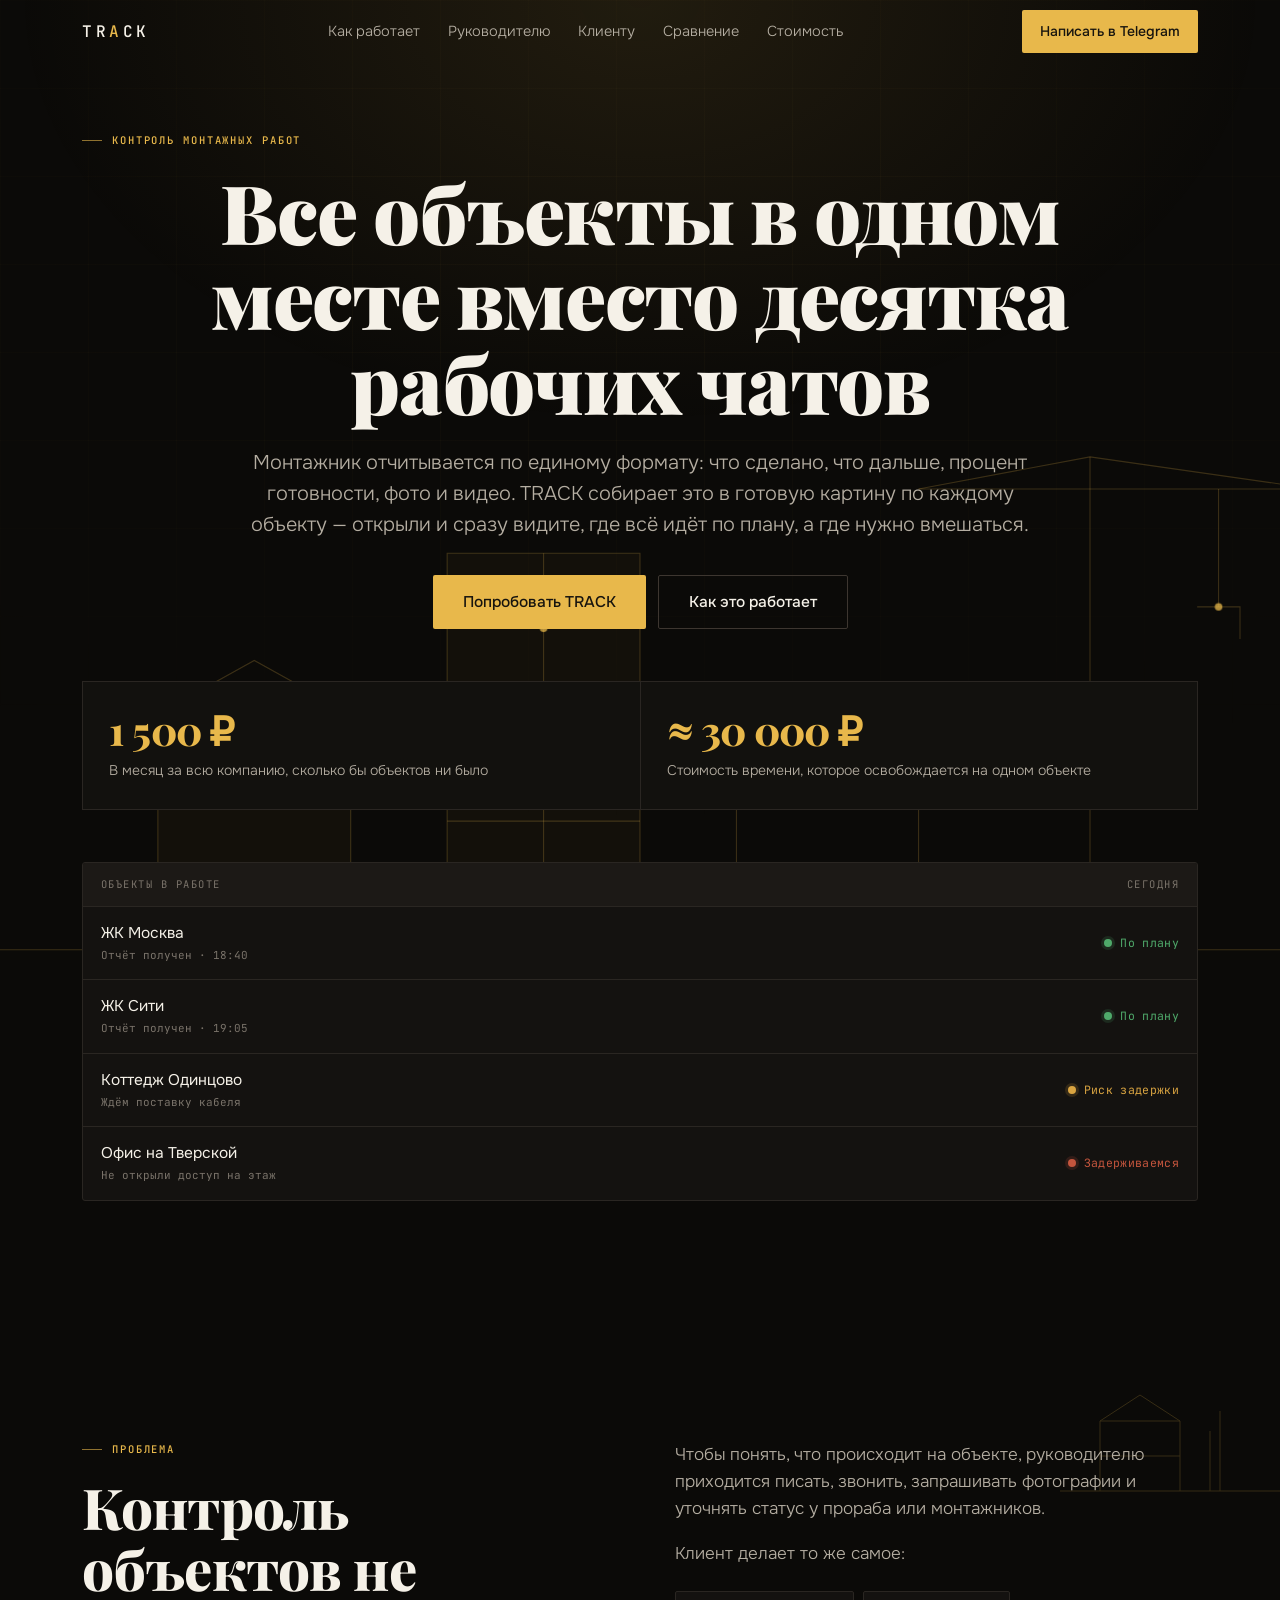
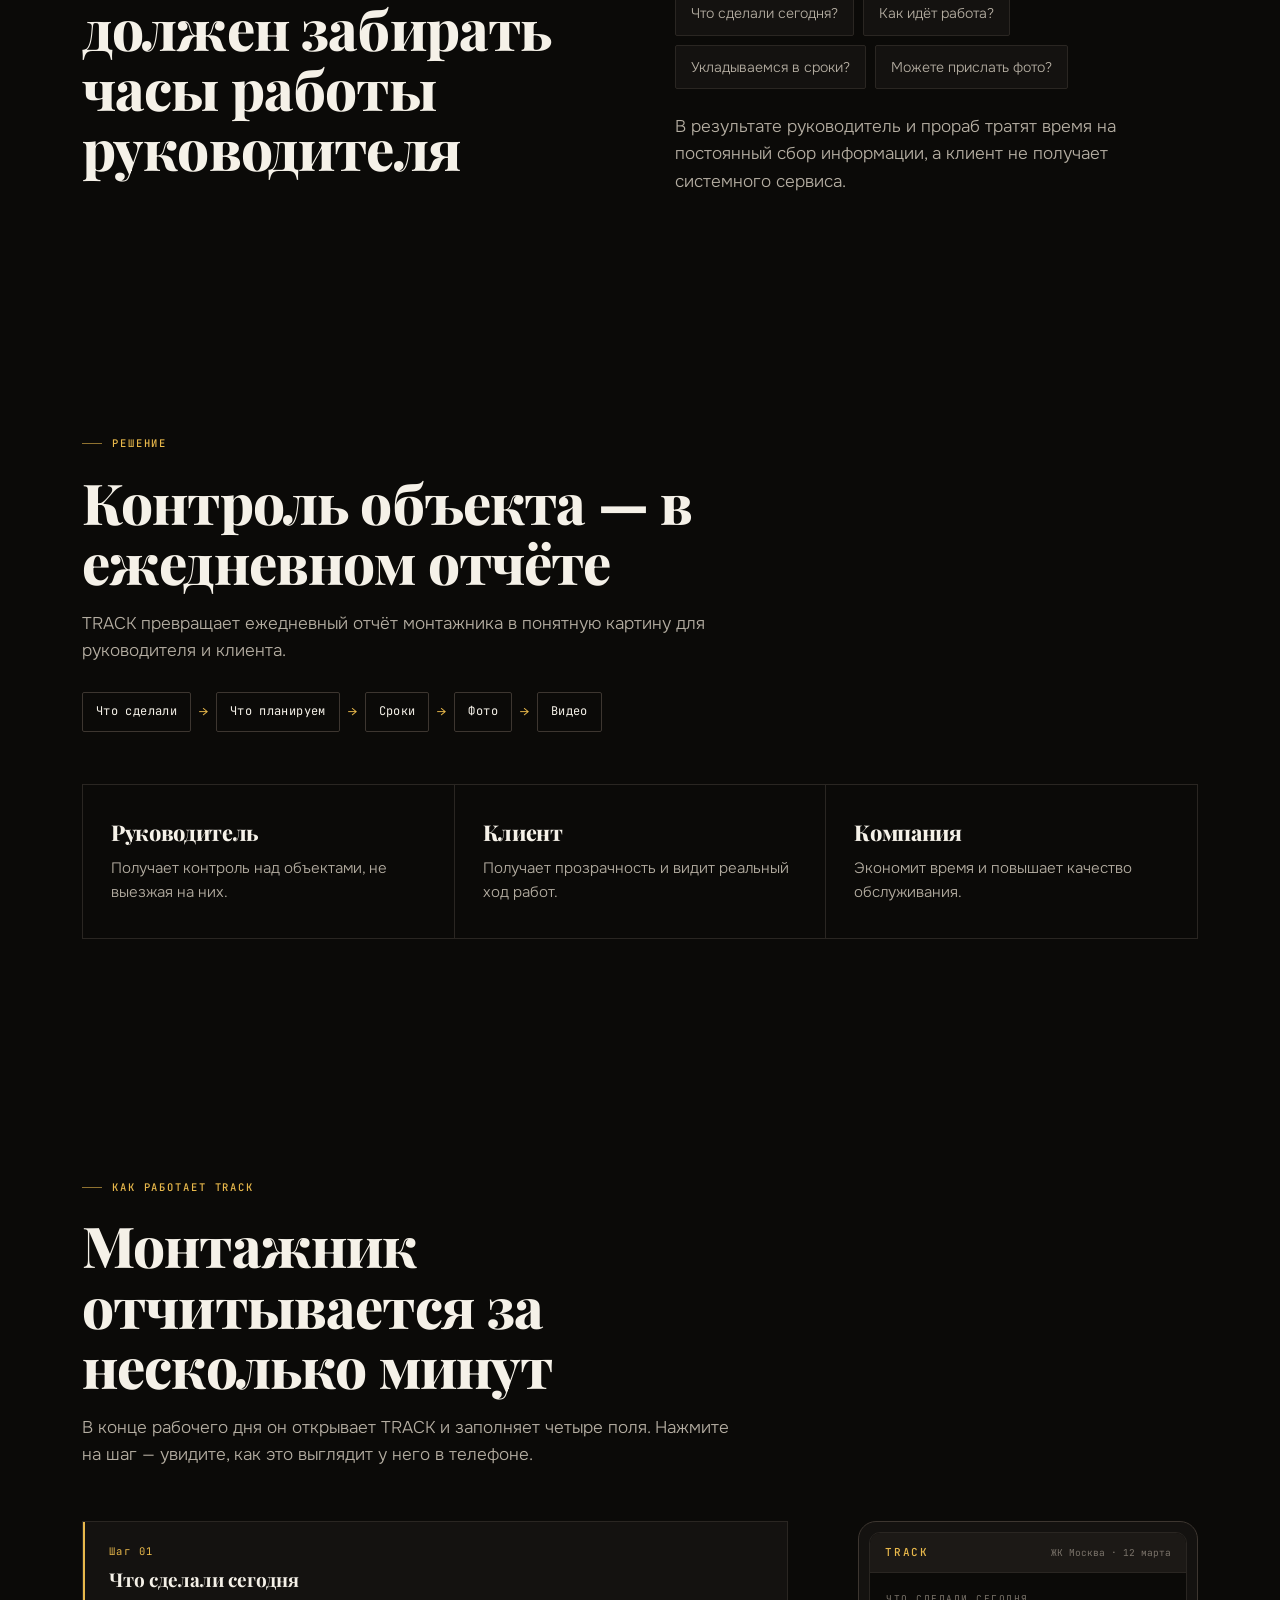
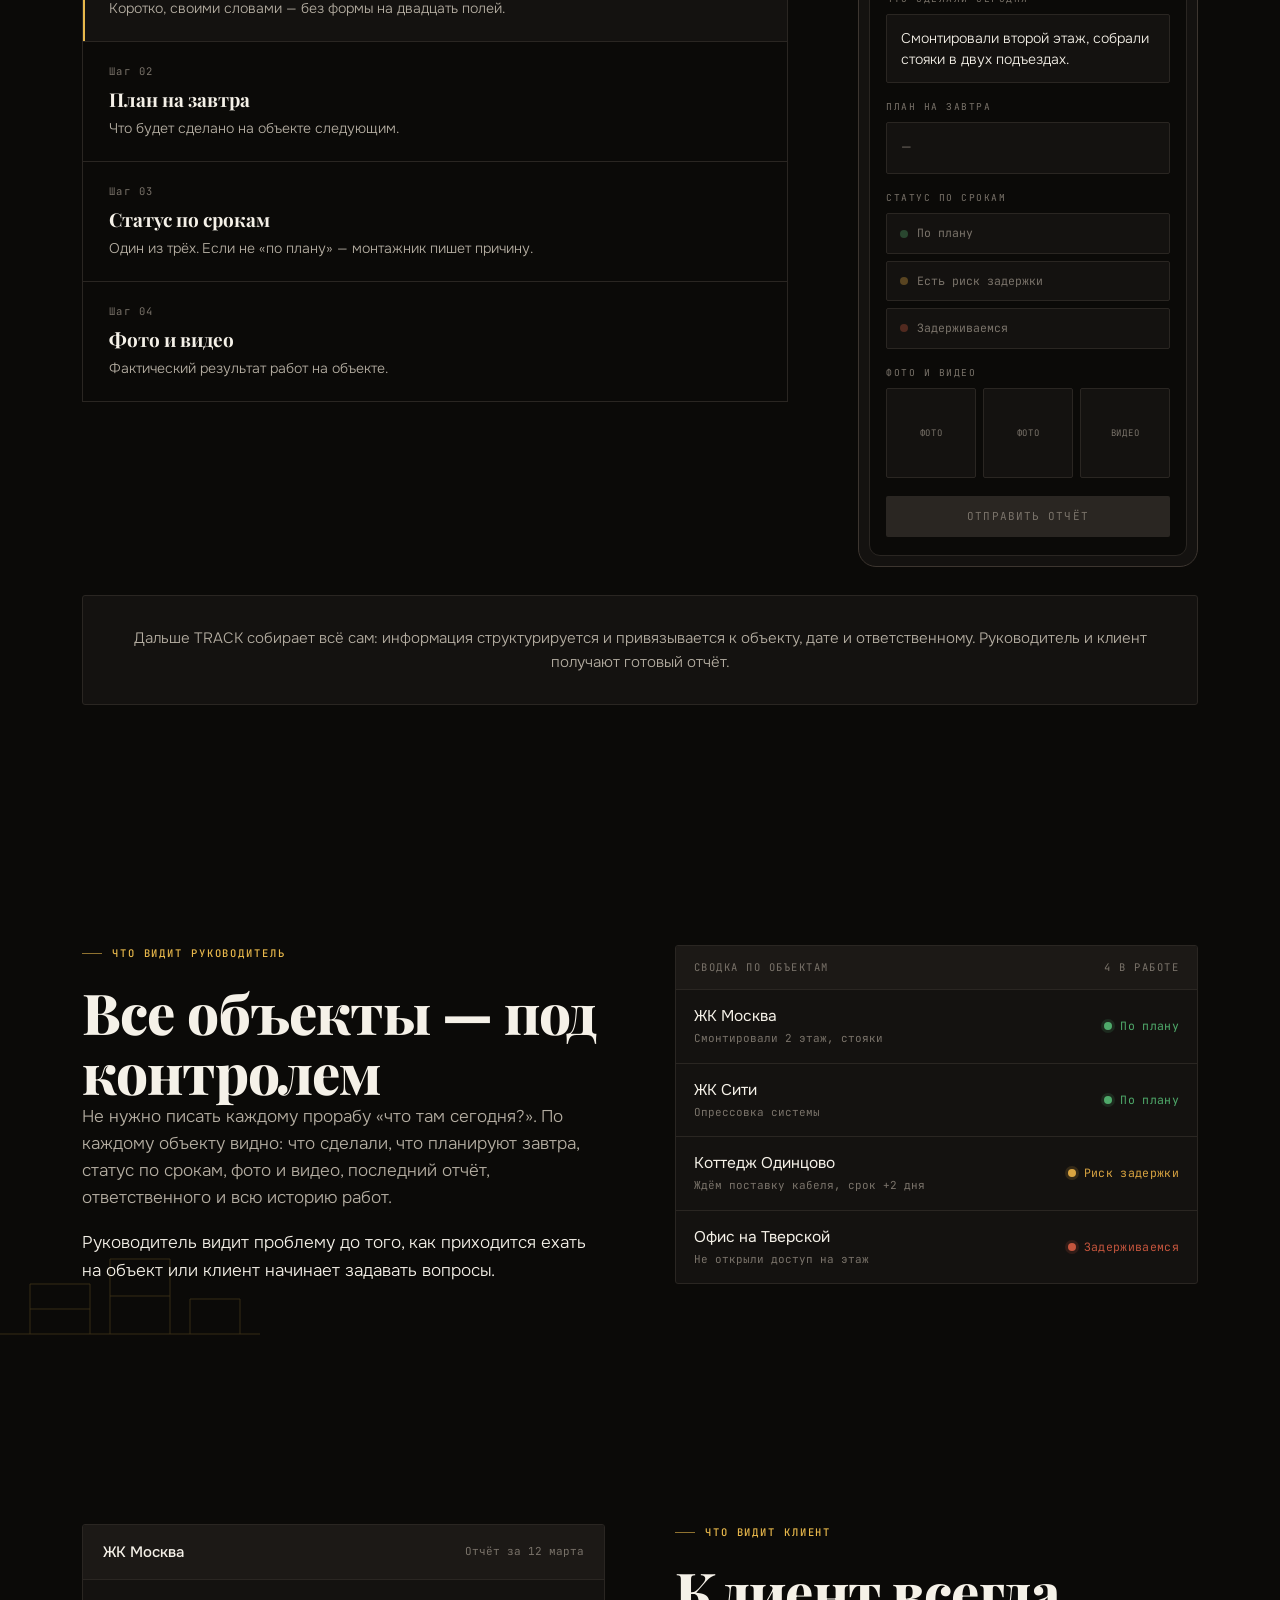
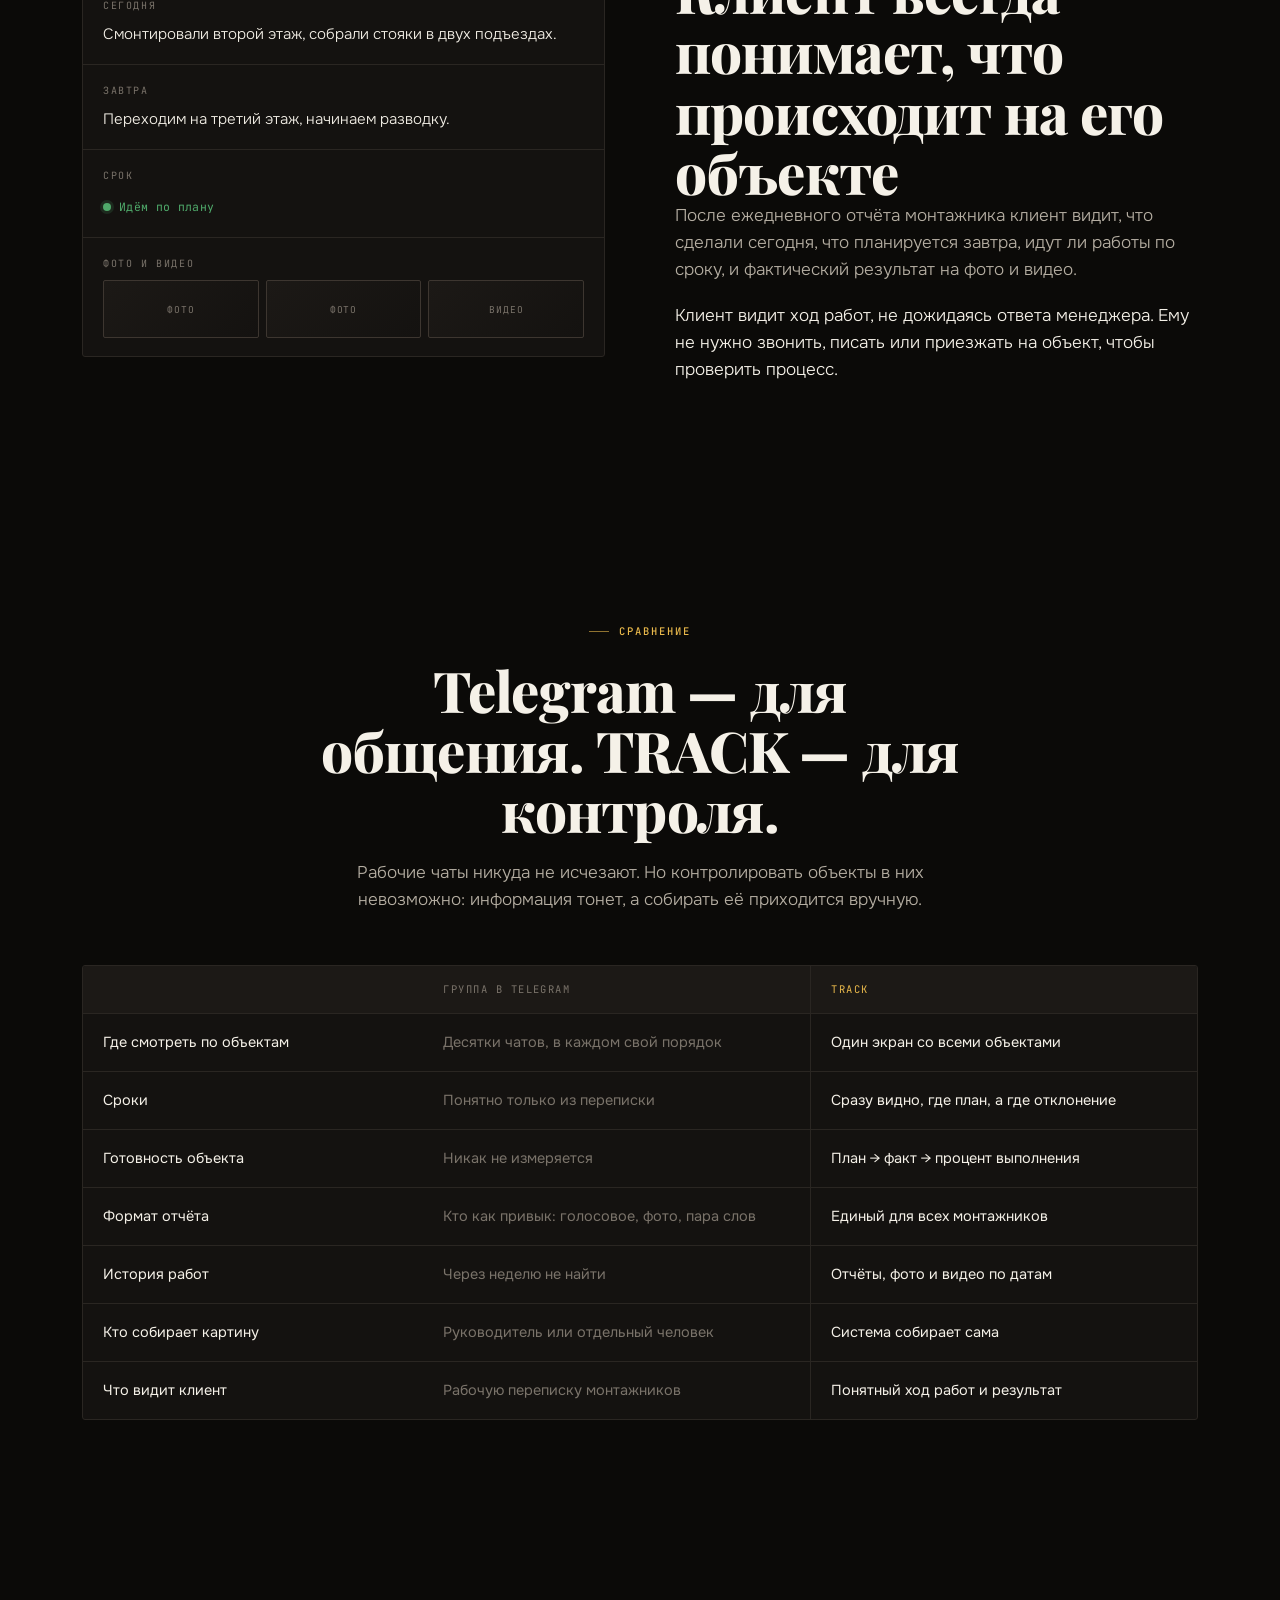
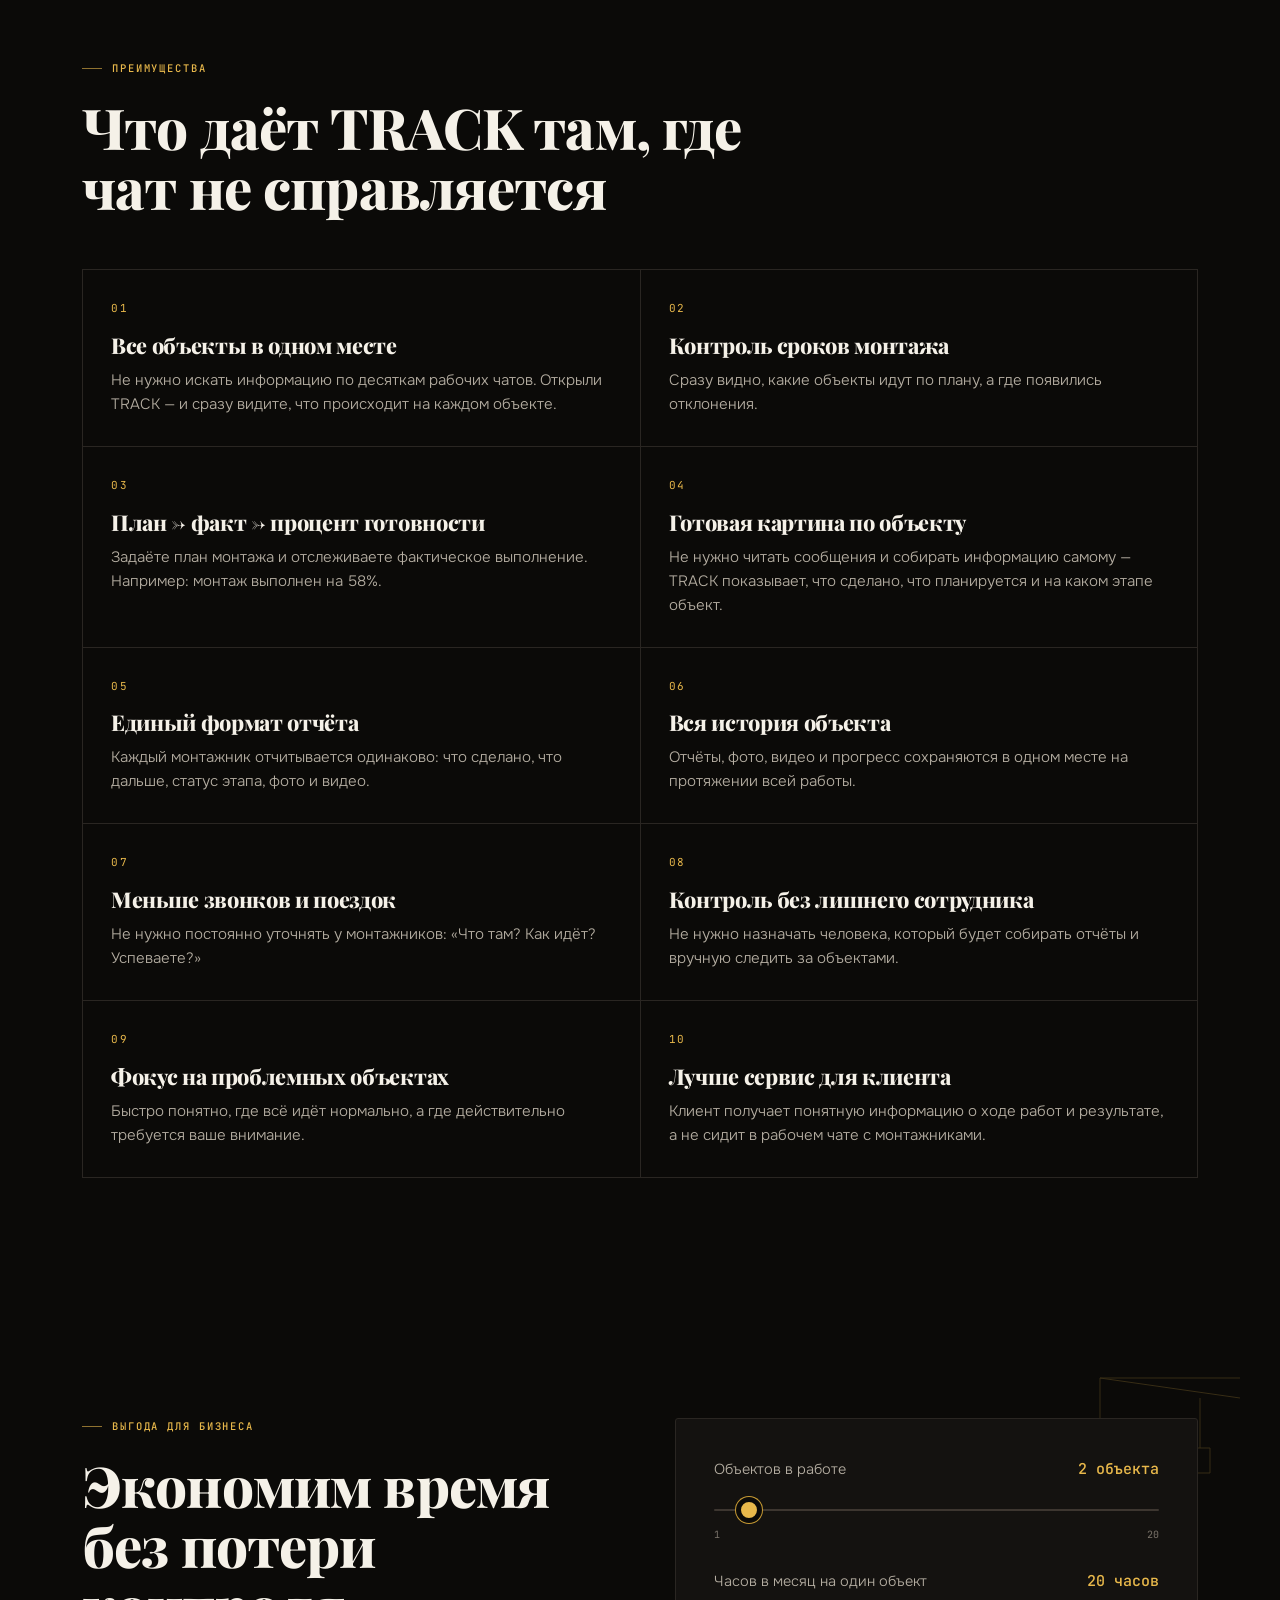
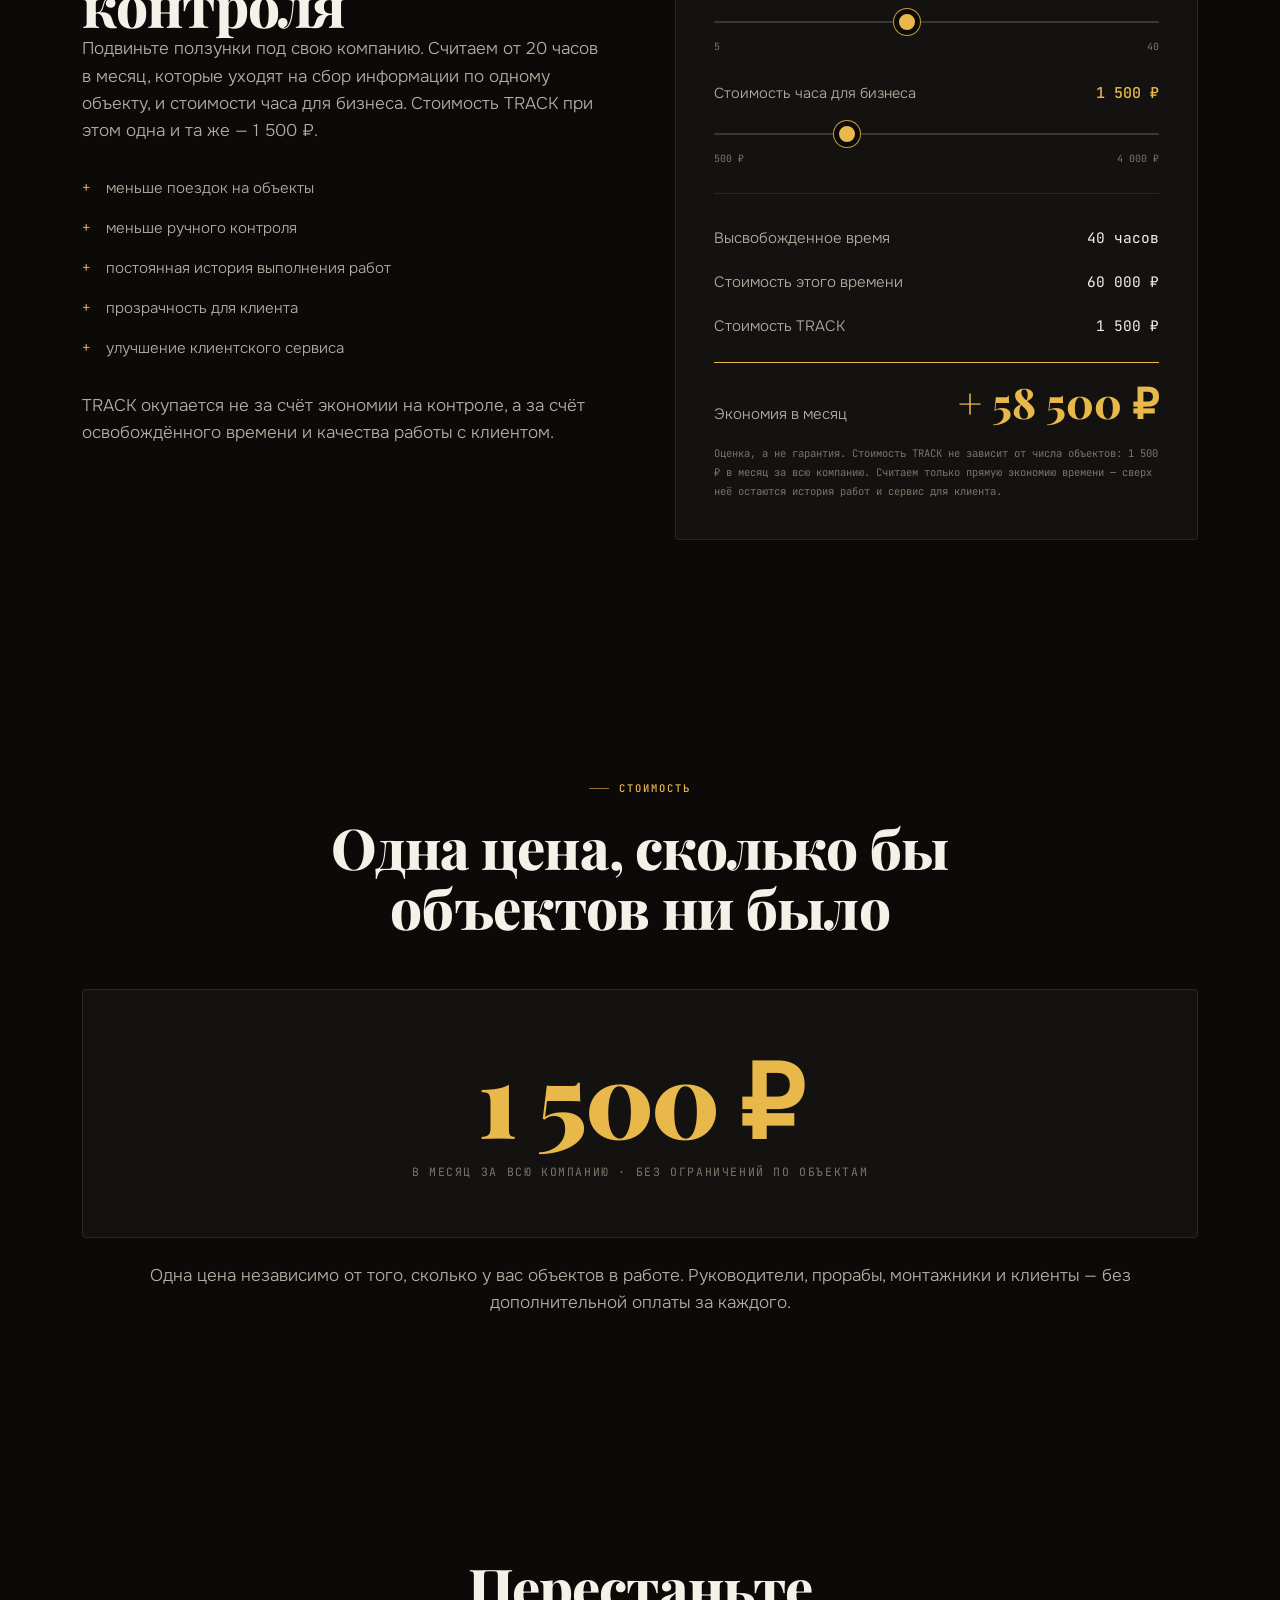
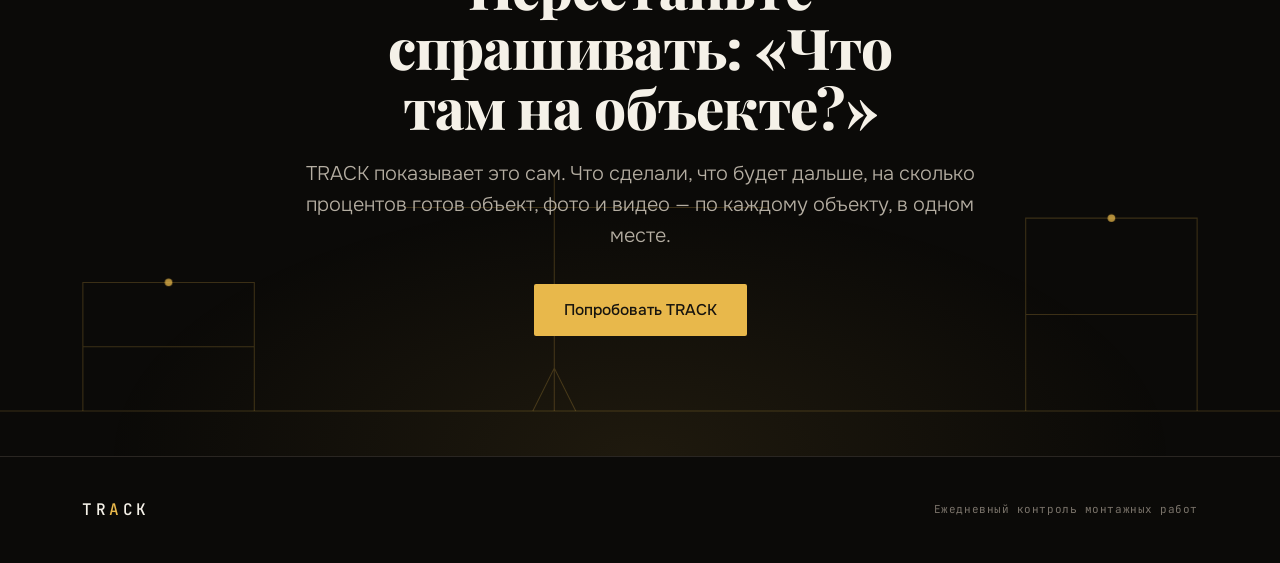
==== index.html @ 11781e82 "Update index.html with new content and links" ====
<!DOCTYPE html>
<html lang="ru">
<head>
<meta charset="utf-8">
<meta name="viewport" content="width=device-width, initial-scale=1, viewport-fit=cover">
<title>TRACK — ежедневный контроль монтажных работ</title>
<meta name="description" content="Все объекты в одном месте: план, факт, процент готовности, фото и видео. Вместо десятка рабочих чатов в Telegram. 1 500 ₽ в месяц за всю компанию.">
<meta property="og:title" content="TRACK — ежедневный контроль монтажных работ">
<meta property="og:description" content="Знайте, что происходит на каждом объекте — каждый день.">
<meta property="og:type" content="website">
<link rel="preconnect" href="https://fonts.googleapis.com">
<link rel="preconnect" href="https://fonts.gstatic.com" crossorigin>
<link href="https://fonts.googleapis.com/css2?family=Playfair+Display:wght@700;800;900&family=Onest:wght@300;400;500;600&family=JetBrains+Mono:wght@400;500&display=swap" rel="stylesheet">
<style>
:root{
  --void:#0B0A08;
  --surface:#141210;
  --raised:#1C1916;
  --edge:#2A2622;
  --edge-hi:#3D3630;
  --gold:#E8B84B;
  --gold-dim:#C79A33;
  --text:#F5F1E8;
  --text-2:#B5AEA2;
  --muted:#7A736A;
  --ok:#4FA96A;
  --warn:#D9A441;
  --late:#C4553D;

  --display:'Playfair Display',Georgia,serif;
  --body:'Onest',-apple-system,BlinkMacSystemFont,'Segoe UI',sans-serif;
  --mono:'JetBrains Mono',ui-monospace,Menlo,monospace;
  --ease:cubic-bezier(.16,1,.3,1);

  --pad:32px;
  --sect:120px;
  --gap:70px;
}
@media(max-width:1024px){:root{--sect:88px;--gap:48px;--pad:28px}}
@media(max-width:760px){:root{--sect:64px;--gap:36px;--pad:20px}}

*{box-sizing:border-box;margin:0;padding:0}
html{scroll-behavior:smooth;-webkit-text-size-adjust:100%}
body{
  background:var(--void);color:var(--text);
  font-family:var(--body);font-size:17px;line-height:1.6;
  -webkit-font-smoothing:antialiased;overflow-x:hidden;position:relative;
}
@media(max-width:760px){body{font-size:16px}}

/* ---------- фоновая сетка на весь сайт ---------- */
.bg-grid{
  position:fixed;inset:0;z-index:0;pointer-events:none;
  background-image:
    linear-gradient(rgba(232,184,75,.028) 1px,transparent 1px),
    linear-gradient(90deg,rgba(232,184,75,.028) 1px,transparent 1px);
  background-size:88px 88px;
  mask-image:radial-gradient(ellipse 110% 80% at 50% 30%,#000 20%,transparent 80%);
  -webkit-mask-image:radial-gradient(ellipse 110% 80% at 50% 30%,#000 20%,transparent 80%);
}
@media(max-width:760px){.bg-grid{background-size:56px 56px}}

.wrap{max-width:1180px;margin:0 auto;padding-left:var(--pad);padding-right:var(--pad);position:relative;z-index:1}
section{padding:var(--sect) 0;position:relative;z-index:1}
section[id]{scroll-margin-top:84px}

/* ---------- type ---------- */
h1,h2,h3{font-family:var(--display);font-weight:800;letter-spacing:-.015em;line-height:1.07;overflow-wrap:break-word}
h1{font-size:clamp(33px,6.4vw,88px);font-weight:900;line-height:1.04}
h2{font-size:clamp(26px,4.4vw,58px)}
h3{font-size:clamp(18px,1.7vw,24px);line-height:1.2}
.lead{font-size:clamp(16px,1.55vw,21px);color:var(--text-2);font-weight:300;line-height:1.55}
p{color:var(--text-2);font-weight:300}
p+p{margin-top:18px}
.eyebrow{
  font-family:var(--mono);font-size:10.5px;font-weight:500;
  letter-spacing:.18em;text-transform:uppercase;color:var(--gold);
  display:flex;align-items:center;gap:10px;margin-bottom:20px;
}
.eyebrow::before{content:'';width:20px;height:1px;background:var(--gold);opacity:.6;flex:none}
.center{text-align:center}
.center .eyebrow{justify-content:center}
.strong{color:var(--text)}

/* ---------- header ---------- */
header{
  position:fixed;top:0;left:0;right:0;height:64px;z-index:100;
  display:flex;align-items:center;transition:background .25s,border-color .25s;
  border-bottom:1px solid transparent;
}
header.on{background:rgba(11,10,8,.88);backdrop-filter:blur(14px);-webkit-backdrop-filter:blur(14px);border-bottom-color:var(--edge)}
header .wrap{display:flex;align-items:center;justify-content:space-between;gap:16px;width:100%}
.logo{font-family:var(--mono);font-weight:500;font-size:16px;letter-spacing:.22em;color:var(--text);text-decoration:none;flex:none}
.logo b{color:var(--gold);font-weight:500}
nav{display:flex;gap:28px}
nav a{color:var(--text-2);text-decoration:none;font-size:14.5px;font-weight:300;transition:color .18s;white-space:nowrap}
nav a:hover{color:var(--gold)}
@media(max-width:1000px){nav{display:none}}

/* ---------- buttons ---------- */
.btn{
  display:inline-flex;align-items:center;justify-content:center;gap:9px;
  min-height:52px;padding:14px 30px;border:none;border-radius:2px;cursor:pointer;
  font-family:var(--body);font-size:15.5px;font-weight:500;text-decoration:none;
  background:var(--gold);color:#17140E;transition:background .18s,transform .12s;
  text-align:center;
}
.btn:hover{background:var(--gold-dim)}
.btn:active{transform:scale(.985)}
.btn--sm{min-height:42px;padding:10px 18px;font-size:14px}
.btn--ghost{background:transparent;color:var(--text);border:1px solid var(--edge-hi)}
.btn--ghost:hover{background:var(--raised);border-color:var(--gold)}
a:focus-visible,button:focus-visible,input:focus-visible{outline:2px solid var(--gold);outline-offset:3px}
@media(max-width:560px){.hero-cta .btn{width:100%}}

/* ---------- HERO ---------- */
.hero{padding-top:132px;padding-bottom:var(--sect);text-align:center;position:relative;overflow:hidden}
@media(max-width:760px){.hero{padding-top:104px}}
.hero::before{
  content:'';position:absolute;inset:0;pointer-events:none;z-index:0;
  background:radial-gradient(ellipse 70% 46% at 50% 0%,rgba(232,184,75,.10),transparent 70%);
}

/* чертёж на фоне героя */
.blueprint{
  position:absolute;left:50%;top:50%;transform:translate(-50%,-46%);
  width:min(1500px,140%);height:auto;pointer-events:none;z-index:0;
  opacity:0;transition:opacity 1.2s ease .3s;
}
.blueprint.on{opacity:1}
.bp-line{
  fill:none;stroke:var(--gold);stroke-width:1;
  stroke-dasharray:var(--len);stroke-dashoffset:var(--len);
  opacity:.22;
}
.blueprint.on .bp-line{animation:draw 2.6s var(--ease) forwards}
@keyframes draw{to{stroke-dashoffset:0}}
.bp-fill{fill:var(--gold);opacity:.04}
.bp-node{fill:var(--gold);opacity:0}
.blueprint.on .bp-node{animation:nodeIn .8s ease forwards,nodePulse 3.4s ease-in-out infinite}
@keyframes nodeIn{to{opacity:.75}}
@keyframes nodePulse{0%,100%{opacity:.75}50%{opacity:.28}}
.bp-ring{fill:none;stroke:var(--gold);stroke-width:1;opacity:0;transform-origin:center}
.blueprint.on .bp-ring{animation:ringPulse 3.4s ease-out infinite}
@keyframes ringPulse{0%{opacity:.4;r:4}70%{opacity:0;r:22}100%{opacity:0;r:22}}
@media(max-width:760px){.blueprint{width:200%;transform:translate(-50%,-42%)}}

.hero>.wrap{position:relative;z-index:2}
.hero h1{max-width:16ch;margin:0 auto 24px}
.hero .lead{max-width:60ch;margin:0 auto 34px}
.hero-cta{display:flex;gap:12px;justify-content:center;flex-wrap:wrap}
@media(max-width:560px){.hero-cta{flex-direction:column}}

/* плавное появление в герое */
.fade{opacity:0;transform:translateY(18px)}
.hero .fade{animation:fadeUp .9s var(--ease) forwards}
.hero .d1{animation-delay:.05s}
.hero .d2{animation-delay:.18s}
.hero .d3{animation-delay:.31s}
.hero .d4{animation-delay:.44s}
.hero .d5{animation-delay:.60s}
@keyframes fadeUp{to{opacity:1;transform:none}}

/* факты в герое */
.hero-facts{
  display:grid;grid-template-columns:repeat(2,1fr);gap:1px;
  background:var(--edge);border:1px solid var(--edge);
  margin-top:52px;text-align:left;
}
@media(max-width:700px){.hero-facts{grid-template-columns:1fr;margin-top:38px}}
.fact{background:rgba(11,10,8,.72);backdrop-filter:blur(3px);padding:28px 26px}
@media(max-width:760px){.fact{padding:22px 20px}}
.fact .fv{
  display:block;font-family:var(--display);font-weight:800;
  font-size:clamp(28px,3.4vw,40px);color:var(--gold);line-height:1;
  letter-spacing:-.02em;margin-bottom:10px;
}
.fact .fl{display:block;font-size:14px;color:var(--text-2);font-weight:300;line-height:1.45}

/* ---------- доска объектов ---------- */
.board{
  margin-top:52px;border:1px solid var(--edge);background:var(--surface);
  border-radius:3px;overflow:hidden;text-align:left;
}
@media(max-width:760px){.board{margin-top:38px}}
.board-top{
  display:flex;align-items:center;justify-content:space-between;gap:12px;
  padding:13px 18px;border-bottom:1px solid var(--edge);background:var(--raised);
}
.board-top span{font-family:var(--mono);font-size:10.5px;letter-spacing:.14em;text-transform:uppercase;color:var(--muted)}
.row{
  display:flex;align-items:center;justify-content:space-between;gap:14px;
  padding:16px 18px;border-bottom:1px solid var(--edge);
  opacity:0;transform:translateY(10px);
}
.row:last-child{border-bottom:none}
.row.in{opacity:1;transform:none;transition:opacity .5s var(--ease),transform .5s var(--ease)}
.row-name{font-size:15.5px;font-weight:400;color:var(--text);line-height:1.3}
.row-sub{font-family:var(--mono);font-size:11px;color:var(--muted);margin-top:5px;line-height:1.4}
.status{display:inline-flex;align-items:center;gap:8px;font-family:var(--mono);font-size:11.5px;letter-spacing:.03em;white-space:nowrap;flex:none}
.dot{width:8px;height:8px;border-radius:50%;flex:none}
.s-ok{color:var(--ok)} .s-ok .dot{background:var(--ok);box-shadow:0 0 0 3px rgba(79,169,106,.16)}
.s-warn{color:var(--warn)} .s-warn .dot{background:var(--warn);box-shadow:0 0 0 3px rgba(217,164,65,.16)}
.s-late{color:var(--late)} .s-late .dot{background:var(--late);box-shadow:0 0 0 3px rgba(196,85,61,.16)}
@media(max-width:620px){.row{flex-direction:column;align-items:flex-start;gap:9px}.row-sub{margin-top:4px}}

/* ---------- layout ---------- */
.split{display:grid;grid-template-columns:1fr 1fr;gap:var(--gap);align-items:start}
@media(max-width:960px){.split{grid-template-columns:1fr}}
.head-block{max-width:60ch;margin-bottom:52px}
.head-block.center{margin-left:auto;margin-right:auto}
.head-block p{margin-top:18px}
@media(max-width:760px){.head-block{margin-bottom:34px}}
@media(max-width:960px){
  .split--flip>*:first-child{order:2}
  .split--flip>*:last-child{order:1}
}

/* мелкая графика-акцент в секциях */
.mark{position:absolute;pointer-events:none;opacity:.2;z-index:0}
.mark svg{display:block}
.mark--tr{top:40px;right:0}
.mark--bl{bottom:40px;left:0}
@media(max-width:960px){.mark{display:none}}
.mk{fill:none;stroke:var(--gold);stroke-width:1}

/* ---------- chips ---------- */
.chips{display:flex;flex-wrap:wrap;gap:9px;margin-top:24px}
.chip{border:1px solid var(--edge);background:var(--surface);padding:10px 15px;border-radius:2px;font-size:14px;color:var(--text-2);font-weight:300}

/* ---------- flow ---------- */
.flow{display:flex;flex-wrap:wrap;gap:8px;align-items:center;margin-top:28px}
.flow span{font-family:var(--mono);font-size:12px;letter-spacing:.03em;border:1px solid var(--edge-hi);padding:9px 13px;border-radius:2px;color:var(--text)}
.flow i{color:var(--gold);font-style:normal;font-size:13px}

/* ---------- grid cards ---------- */
.grid{display:grid;gap:1px;background:var(--edge);border:1px solid var(--edge)}
.g3{grid-template-columns:repeat(3,1fr)}
@media(max-width:900px){.g3{grid-template-columns:repeat(2,1fr)}}
@media(max-width:620px){.g3{grid-template-columns:1fr}}
.cell{background:var(--void);padding:34px 28px}
@media(max-width:760px){.cell{padding:26px 22px}}
.cell h3{margin-bottom:11px}
.cell p{font-size:15px}

/* ---------- демо отчёта ---------- */
.demo{display:grid;grid-template-columns:1fr 340px;gap:var(--gap);align-items:start}
@media(max-width:960px){.demo{grid-template-columns:1fr;gap:34px}}
.steps{display:flex;flex-direction:column;gap:1px;background:var(--edge);border:1px solid var(--edge)}
.step{
  background:var(--void);padding:22px 24px;cursor:pointer;text-align:left;
  border:none;border-left:2px solid transparent;width:100%;
  font-family:var(--body);transition:background .2s,border-color .2s;display:block;color:inherit;
}
.step:hover{background:var(--surface)}
.step[aria-selected="true"]{background:var(--surface);border-left-color:var(--gold)}
.step .n{font-family:var(--mono);font-size:10.5px;color:var(--muted);letter-spacing:.14em;display:block;margin-bottom:8px;transition:color .2s}
.step[aria-selected="true"] .n{color:var(--gold)}
.step .t{font-family:var(--display);font-size:19px;font-weight:700;color:var(--text);display:block;margin-bottom:6px}
.step .d{font-size:14px;color:var(--text-2);font-weight:300;line-height:1.5;display:block}
@media(max-width:760px){.step{padding:18px 20px}.step .t{font-size:17px}}

.phone{border:1px solid var(--edge-hi);border-radius:18px;background:var(--surface);padding:10px;position:sticky;top:88px}
@media(max-width:960px){.phone{position:static;max-width:340px;margin:0 auto;width:100%}}
.phone-in{background:var(--void);border-radius:11px;overflow:hidden;border:1px solid var(--edge)}
.phone-bar{display:flex;align-items:center;justify-content:space-between;gap:10px;padding:11px 15px;border-bottom:1px solid var(--edge);background:var(--raised)}
.phone-bar b{font-family:var(--mono);font-size:11px;letter-spacing:.16em;color:var(--gold);font-weight:500}
.phone-bar span{font-family:var(--mono);font-size:9.5px;color:var(--muted)}
.phone-body{padding:18px 16px}
.f-label{font-family:var(--mono);font-size:9.5px;letter-spacing:.16em;text-transform:uppercase;color:var(--muted);margin-bottom:8px}
.f-field{border:1px solid var(--edge);background:var(--surface);border-radius:2px;padding:13px 14px;font-size:14px;color:var(--text);font-weight:300;line-height:1.45;min-height:52px;margin-bottom:16px}
.f-field.empty{color:var(--muted)}
.f-field.active{border-color:var(--gold)}
.caret{display:inline-block;width:1px;height:14px;background:var(--gold);vertical-align:-2px;margin-left:1px;animation:blink 1s steps(2) infinite}
@keyframes blink{0%,50%{opacity:1}51%,100%{opacity:0}}
.f-status{display:flex;flex-direction:column;gap:7px;margin-bottom:16px}
.f-opt{display:flex;align-items:center;gap:9px;padding:10px 13px;border:1px solid var(--edge);border-radius:2px;font-family:var(--mono);font-size:11.5px;color:var(--muted);background:var(--surface);transition:.2s}
.f-opt.pick{border-color:currentColor}
.f-opt.pick.o-ok{color:var(--ok)} .f-opt.pick.o-warn{color:var(--warn)} .f-opt.pick.o-late{color:var(--late)}
.f-opt .dot{opacity:.35} .f-opt.pick .dot{opacity:1}
.o-ok .dot{background:var(--ok)} .o-warn .dot{background:var(--warn)} .o-late .dot{background:var(--late)}
.f-media{display:flex;gap:7px}
.f-media i{flex:1;aspect-ratio:1/1;border:1px solid var(--edge);border-radius:2px;background:var(--surface);display:flex;align-items:center;justify-content:center;font-family:var(--mono);font-size:9px;color:var(--muted);font-style:normal;letter-spacing:.08em;transition:.25s}
.f-media i.on{border-color:var(--gold-dim);color:var(--gold);background:var(--raised)}
.f-send{margin-top:18px;padding:12px;text-align:center;border-radius:2px;font-family:var(--mono);font-size:11px;letter-spacing:.1em;background:var(--edge);color:var(--muted);transition:.25s}
.f-send.on{background:var(--gold);color:#17140E}

.note-band{border:1px solid var(--edge);background:var(--surface);border-radius:3px;padding:30px;text-align:center;margin-top:28px}
@media(max-width:760px){.note-band{padding:24px 20px}}
.note-band p{font-size:15px}

/* ---------- report ---------- */
.report{border:1px solid var(--edge);background:var(--surface);border-radius:3px;overflow:hidden}
.report-top{padding:15px 20px;border-bottom:1px solid var(--edge);background:var(--raised);display:flex;justify-content:space-between;align-items:center;gap:12px;flex-wrap:wrap}
.report-top strong{font-family:var(--body);font-weight:500;font-size:15px}
.report-top time{font-family:var(--mono);font-size:11px;color:var(--muted)}
.rrow{padding:18px 20px;border-bottom:1px solid var(--edge)}
.rrow:last-child{border-bottom:none}
.rlabel{font-family:var(--mono);font-size:10px;letter-spacing:.16em;text-transform:uppercase;color:var(--muted);margin-bottom:8px}
.rtext{font-size:15px;color:var(--text);font-weight:300}
.media{display:flex;gap:7px;margin-top:4px}
.media i{flex:1;height:58px;border:1px solid var(--edge-hi);border-radius:2px;background:linear-gradient(135deg,var(--raised),var(--surface));display:flex;align-items:center;justify-content:center;font-family:var(--mono);font-size:9.5px;color:var(--muted);font-style:normal;letter-spacing:.1em}

/* ---------- compare ---------- */
.cmp{display:grid;grid-template-columns:1fr 1fr;gap:1px;background:var(--edge);border:1px solid var(--edge)}
@media(max-width:760px){.cmp{grid-template-columns:1fr}}
.cmp>div{background:var(--void);padding:34px 28px}
@media(max-width:760px){.cmp>div{padding:26px 22px}}
.cmp .tag{font-family:var(--mono);font-size:10.5px;letter-spacing:.16em;text-transform:uppercase;margin-bottom:18px;display:block}
.cmp .a .tag{color:var(--muted)}
.cmp .b .tag{color:var(--gold)}
.chain{font-family:var(--mono);font-size:12px;line-height:2;color:var(--text-2)}
.chain b{color:var(--text);font-weight:400}


/* ---------- сравнение с чатом ---------- */
.vs{border:1px solid var(--edge);background:var(--surface);border-radius:3px;overflow:hidden}
.vs-head,.vs-row{display:grid;grid-template-columns:1.1fr 1.25fr 1.25fr;gap:0}
.vs-head{background:var(--raised);border-bottom:1px solid var(--edge)}
.vs-head span{padding:15px 20px;font-family:var(--mono);font-size:10.5px;letter-spacing:.14em;text-transform:uppercase}
.vs-col--a{color:var(--muted)}
.vs-col--b{color:var(--gold)}
.vs-row{border-bottom:1px solid var(--edge)}
.vs-row:last-child{border-bottom:none}
.vs-row span{padding:18px 20px;font-size:14.5px;line-height:1.45}
.vs-what{color:var(--text);font-weight:400}
.vs-a{color:var(--muted)}
.vs-b{color:var(--text)}
.vs-row .vs-b{border-left:1px solid var(--edge)}
.vs-head .vs-col--b{border-left:1px solid var(--edge)}
@media(max-width:820px){
  .vs-head{display:none}
  .vs-row{grid-template-columns:1fr;border-bottom:1px solid var(--edge);padding:6px 0}
  .vs-row span{padding:8px 18px}
  .vs-what{font-weight:500;font-size:15.5px;padding-top:16px!important}
  .vs-a::before{content:'В чате: ';color:var(--muted);font-family:var(--mono);font-size:11px;letter-spacing:.08em}
  .vs-b{border-left:none!important;padding-bottom:16px!important}
  .vs-b::before{content:'В TRACK: ';color:var(--gold);font-family:var(--mono);font-size:11px;letter-spacing:.08em}
}

/* ---------- десять преимуществ ---------- */
.why-grid{display:grid;grid-template-columns:repeat(2,1fr);gap:1px;background:var(--edge);border:1px solid var(--edge)}
@media(max-width:820px){.why-grid{grid-template-columns:1fr}}
.why-item{background:var(--void);padding:30px 28px}
@media(max-width:760px){.why-item{padding:24px 20px}}
.why-n{font-family:var(--mono);font-size:11px;letter-spacing:.14em;color:var(--gold);display:block;margin-bottom:14px}
.why-item h3{margin-bottom:10px}
.why-item p{font-size:15px}

/* ---------- калькулятор ---------- */
.calc{border:1px solid var(--edge);background:var(--surface);border-radius:3px;padding:38px}
@media(max-width:760px){.calc{padding:26px 22px}}
.ctrl{margin-bottom:26px}
.ctrl-top{display:flex;justify-content:space-between;align-items:baseline;gap:12px;margin-bottom:12px}
.ctrl-top label{font-size:14.5px;color:var(--text-2);font-weight:300}
.ctrl-top output{font-family:var(--mono);font-size:15px;color:var(--gold);font-weight:500;white-space:nowrap}
input[type=range]{-webkit-appearance:none;appearance:none;width:100%;height:34px;background:transparent;cursor:pointer;display:block}
input[type=range]::-webkit-slider-runnable-track{height:2px;background:var(--edge-hi);border-radius:2px}
input[type=range]::-moz-range-track{height:2px;background:var(--edge-hi);border-radius:2px}
input[type=range]::-webkit-slider-thumb{-webkit-appearance:none;appearance:none;width:26px;height:26px;border-radius:50%;background:var(--gold);border:5px solid var(--void);margin-top:-12px;box-shadow:0 0 0 1px var(--gold-dim)}
input[type=range]::-moz-range-thumb{width:26px;height:26px;border-radius:50%;background:var(--gold);border:5px solid var(--void);box-shadow:0 0 0 1px var(--gold-dim)}
.ticks{display:flex;justify-content:space-between;font-family:var(--mono);font-size:10px;color:var(--muted)}
.calc-out{border-top:1px solid var(--edge);padding-top:22px;margin-top:6px}
.calc-line{display:flex;justify-content:space-between;align-items:baseline;gap:14px;padding:10px 0;font-size:15px;color:var(--text-2);font-weight:300}
.calc-line b{font-family:var(--mono);font-weight:400;color:var(--text);font-size:14.5px;white-space:nowrap}
.calc-total{display:flex;justify-content:space-between;align-items:baseline;gap:14px;margin-top:14px;padding-top:18px;border-top:1px solid var(--gold);flex-wrap:wrap}
.calc-total span{font-size:15px;color:var(--text-2);font-weight:300}
.calc-total strong{font-family:var(--display);font-size:clamp(28px,5vw,42px);color:var(--gold);font-weight:800;line-height:1;white-space:nowrap}
.calc-note{font-family:var(--mono);font-size:10.5px;color:var(--muted);line-height:1.8;margin-top:18px}
.plus{list-style:none;margin-top:24px}
.plus li{padding:8px 0 8px 24px;position:relative;color:var(--text-2);font-size:15px;font-weight:300}
.plus li::before{content:'+';position:absolute;left:0;color:var(--gold);font-family:var(--mono);font-size:14px}

/* ---------- price ---------- */
.price-hero{text-align:center;padding:56px 24px;border:1px solid var(--edge);background:var(--surface);border-radius:3px;position:relative;overflow:hidden}
@media(max-width:760px){.price-hero{padding:40px 20px}}
.price-hero .amount{font-family:var(--display);font-size:clamp(44px,8vw,104px);font-weight:900;color:var(--gold);line-height:1;letter-spacing:-.02em;position:relative}
.price-hero .per{font-family:var(--mono);font-size:11.5px;letter-spacing:.14em;text-transform:uppercase;color:var(--muted);margin-top:14px;position:relative}

/* ---------- final ---------- */
.final{text-align:center;position:relative;overflow:hidden}
.final::before{content:'';position:absolute;inset:0;pointer-events:none;background:radial-gradient(ellipse 60% 60% at 50% 100%,rgba(232,184,75,.09),transparent 70%)}
.final h2{max-width:15ch;margin:0 auto 22px}
.final .lead{max-width:52ch;margin:0 auto 32px}

/* ---------- footer ---------- */
footer{border-top:1px solid var(--edge);padding:40px 0;padding-bottom:calc(40px + env(safe-area-inset-bottom));position:relative;z-index:1}
footer .wrap{display:flex;justify-content:space-between;align-items:center;flex-wrap:wrap;gap:14px}
footer .fine{font-family:var(--mono);font-size:11px;color:var(--muted);letter-spacing:.05em}

/* ---------- reveal ---------- */
.rv{opacity:0;transform:translateY(20px)}
.rv.in{opacity:1;transform:none;transition:opacity .7s var(--ease),transform .7s var(--ease)}
.rv.in.s1{transition-delay:.08s}
.rv.in.s2{transition-delay:.16s}

@media(prefers-reduced-motion:reduce){
  *{animation-duration:.01ms!important;transition-duration:.01ms!important;scroll-behavior:auto!important}
  .rv,.row,.fade{opacity:1!important;transform:none!important}
  .blueprint{opacity:1}
  .bp-line{stroke-dashoffset:0!important}
  .bp-node{opacity:.6!important}
  .caret{animation:none;opacity:1}
}
</style>
</head>
<body>

<div class="bg-grid" aria-hidden="true"></div>

<header id="hdr">
  <div class="wrap">
    <a href="#top" class="logo">TR<b>A</b>CK</a>
    <nav>
      <a href="#how">Как работает</a>
      <a href="#manager">Руководителю</a>
      <a href="#client">Клиенту</a>
      <a href="#vs">Сравнение</a>
      <a href="#price">Стоимость</a>
    </nav>
    <a href="https://t.me/tupicov_a" target="_blank" rel="noopener" class="btn btn--sm">Написать в Telegram</a>
  </div>
</header>

<main id="top">

<section class="hero">
  <!-- чертёж стройки на фоне -->
  <svg class="blueprint" id="bp" viewBox="0 0 1400 760" aria-hidden="true" preserveAspectRatio="xMidYMid meet">
    <!-- земля -->
    <path class="bp-line" style="--len:1400" d="M0 620 H1400"/>

    <!-- здание 1 -->
    <path class="bp-line" style="--len:900" d="M250 620 V400 H430 V620"/>
    <path class="bp-line" style="--len:200" d="M250 545 H430"/>
    <path class="bp-line" style="--len:200" d="M250 470 H430"/>
    <path class="bp-line" style="--len:260" d="M250 400 L340 350 L430 400"/>
    <rect class="bp-fill" x="250" y="400" width="180" height="220"/>

    <!-- здание 2 — башня -->
    <path class="bp-line" style="--len:1200" d="M520 620 V250 H700 V620"/>
    <path class="bp-line" style="--len:200" d="M520 560 H700"/>
    <path class="bp-line" style="--len:200" d="M520 500 H700"/>
    <path class="bp-line" style="--len:200" d="M520 440 H700"/>
    <path class="bp-line" style="--len:200" d="M520 380 H700"/>
    <path class="bp-line" style="--len:200" d="M520 320 H700"/>
    <path class="bp-line" style="--len:400" d="M610 250 V620"/>
    <rect class="bp-fill" x="520" y="250" width="180" height="370"/>

    <!-- здание 3 — низкое -->
    <path class="bp-line" style="--len:700" d="M790 620 V480 H960 V620"/>
    <path class="bp-line" style="--len:190" d="M790 550 H960"/>

    <!-- кран -->
    <path class="bp-line" style="--len:480" d="M1120 620 V160"/>
    <path class="bp-line" style="--len:120" d="M1090 620 L1120 560 L1150 620"/>
    <path class="bp-line" style="--len:520" d="M960 190 H1330"/>
    <path class="bp-line" style="--len:260" d="M1120 160 L1330 190"/>
    <path class="bp-line" style="--len:200" d="M1120 160 L960 190"/>
    <path class="bp-line" style="--len:160" d="M1240 190 V300"/>
    <path class="bp-line" style="--len:70" d="M1220 300 H1260 V330 H1220 Z"/>

    <!-- размерные линии -->
    <path class="bp-line" style="--len:240" d="M250 670 H430 M250 660 V680 M430 660 V680"/>
    <path class="bp-line" style="--len:240" d="M520 700 H700 M520 690 V710 M700 690 V710"/>

    <!-- узлы объектов -->
    <circle class="bp-ring" cx="340" cy="400" r="4"/>
    <circle class="bp-node" cx="340" cy="400" r="3.5"/>
    <circle class="bp-ring" cx="610" cy="320" r="4" style="animation-delay:1.1s"/>
    <circle class="bp-node" cx="610" cy="320" r="3.5" style="animation-delay:1.1s"/>
    <circle class="bp-ring" cx="875" cy="480" r="4" style="animation-delay:2.2s"/>
    <circle class="bp-node" cx="875" cy="480" r="3.5" style="animation-delay:2.2s"/>
    <circle class="bp-ring" cx="1240" cy="300" r="4" style="animation-delay:1.7s"/>
    <circle class="bp-node" cx="1240" cy="300" r="3.5" style="animation-delay:1.7s"/>
  </svg>

  <div class="wrap">
    <div class="eyebrow fade d1">Контроль монтажных работ</div>
    <h1 class="fade d2">Все объекты в одном месте вместо десятка рабочих чатов</h1>
    <p class="lead fade d3">Монтажник отчитывается по единому формату: что сделано, что дальше, процент готовности, фото и видео. TRACK собирает это в готовую картину по каждому объекту — открыли и сразу видите, где всё идёт по плану, а где нужно вмешаться.</p>
    <div class="hero-cta fade d4">
      <a href="https://t.me/tupicov_a" target="_blank" rel="noopener" class="btn">Попробовать TRACK</a>
      <a href="#how" class="btn btn--ghost">Как это работает</a>
    </div>

    <div class="hero-facts fade d5">
      <div class="fact">
        <span class="fv">1 500 ₽</span>
        <span class="fl">В месяц за всю компанию, сколько бы объектов ни было</span>
      </div>
      <div class="fact">
        <span class="fv">≈ 30 000 ₽</span>
        <span class="fl">Стоимость времени, которое освобождается на одном объекте</span>
      </div>
    </div>

    <div class="board fade d5">
      <div class="board-top"><span>Объекты в работе</span><span>Сегодня</span></div>
      <div class="row" data-row>
        <div><div class="row-name">ЖК Москва</div><div class="row-sub">Отчёт получен · 18:40</div></div>
        <div class="status s-ok"><i class="dot"></i>По плану</div>
      </div>
      <div class="row" data-row>
        <div><div class="row-name">ЖК Сити</div><div class="row-sub">Отчёт получен · 19:05</div></div>
        <div class="status s-ok"><i class="dot"></i>По плану</div>
      </div>
      <div class="row" data-row>
        <div><div class="row-name">Коттедж Одинцово</div><div class="row-sub">Ждём поставку кабеля</div></div>
        <div class="status s-warn"><i class="dot"></i>Риск задержки</div>
      </div>
      <div class="row" data-row>
        <div><div class="row-name">Офис на Тверской</div><div class="row-sub">Не открыли доступ на этаж</div></div>
        <div class="status s-late"><i class="dot"></i>Задерживаемся</div>
      </div>
    </div>
  </div>
</section>

<section>
  <div class="mark mark--tr" aria-hidden="true">
    <svg width="220" height="160" viewBox="0 0 220 160">
      <path class="mk" d="M0 130 H220 M40 130 V60 H120 V130 M40 95 H120 M40 60 L80 34 L120 60"/>
      <path class="mk" d="M160 130 V50 M150 130 V70"/>
    </svg>
  </div>
  <div class="wrap">
    <div class="split">
      <div class="rv">
        <div class="eyebrow">Проблема</div>
        <h2>Контроль объектов не должен забирать часы работы руководителя</h2>
      </div>
      <div class="rv s1">
        <p>Чтобы понять, что происходит на объекте, руководителю приходится писать, звонить, запрашивать фотографии и уточнять статус у прораба или монтажников.</p>
        <p>Клиент делает то же самое:</p>
        <div class="chips">
          <div class="chip">Что сделали сегодня?</div>
          <div class="chip">Как идёт работа?</div>
          <div class="chip">Укладываемся в сроки?</div>
          <div class="chip">Можете прислать фото?</div>
        </div>
        <p style="margin-top:24px">В результате руководитель и прораб тратят время на постоянный сбор информации, а клиент не получает системного сервиса.</p>
      </div>
    </div>
  </div>
</section>

<section>
  <div class="wrap">
    <div class="head-block rv">
      <div class="eyebrow">Решение</div>
      <h2>Контроль объекта — в ежедневном отчёте</h2>
      <p>TRACK превращает ежедневный отчёт монтажника в понятную картину для руководителя и клиента.</p>
      <div class="flow">
        <span>Что сделали</span><i>→</i>
        <span>Что планируем</span><i>→</i>
        <span>Сроки</span><i>→</i>
        <span>Фото</span><i>→</i>
        <span>Видео</span>
      </div>
    </div>
    <div class="grid g3 rv s1">
      <div class="cell"><h3>Руководитель</h3><p>Получает контроль над объектами, не выезжая на них.</p></div>
      <div class="cell"><h3>Клиент</h3><p>Получает прозрачность и видит реальный ход работ.</p></div>
      <div class="cell"><h3>Компания</h3><p>Экономит время и повышает качество обслуживания.</p></div>
    </div>
  </div>
</section>

<section id="how">
  <div class="wrap">
    <div class="head-block rv">
      <div class="eyebrow">Как работает TRACK</div>
      <h2>Монтажник отчитывается за несколько минут</h2>
      <p>В конце рабочего дня он открывает TRACK и заполняет четыре поля. Нажмите на шаг — увидите, как это выглядит у него в телефоне.</p>
    </div>

    <div class="demo rv">
      <div class="steps" role="tablist" aria-label="Шаги отчёта">
        <button class="step" role="tab" aria-selected="true" data-step="0">
          <span class="n">Шаг 01</span>
          <span class="t">Что сделали сегодня</span>
          <span class="d">Коротко, своими словами — без формы на двадцать полей.</span>
        </button>
        <button class="step" role="tab" aria-selected="false" data-step="1">
          <span class="n">Шаг 02</span>
          <span class="t">План на завтра</span>
          <span class="d">Что будет сделано на объекте следующим.</span>
        </button>
        <button class="step" role="tab" aria-selected="false" data-step="2">
          <span class="n">Шаг 03</span>
          <span class="t">Статус по срокам</span>
          <span class="d">Один из трёх. Если не «по плану» — монтажник пишет причину.</span>
        </button>
        <button class="step" role="tab" aria-selected="false" data-step="3">
          <span class="n">Шаг 04</span>
          <span class="t">Фото и видео</span>
          <span class="d">Фактический результат работ на объекте.</span>
        </button>
      </div>

      <div class="phone" aria-live="polite">
        <div class="phone-in">
          <div class="phone-bar"><b>TRACK</b><span>ЖК Москва · 12 марта</span></div>
          <div class="phone-body">
            <div class="f-label">Что сделали сегодня</div>
            <div class="f-field empty" id="f0">—</div>
            <div class="f-label">План на завтра</div>
            <div class="f-field empty" id="f1">—</div>
            <div class="f-label">Статус по срокам</div>
            <div class="f-status" id="f2">
              <div class="f-opt o-ok"><i class="dot"></i>По плану</div>
              <div class="f-opt o-warn"><i class="dot"></i>Есть риск задержки</div>
              <div class="f-opt o-late"><i class="dot"></i>Задерживаемся</div>
            </div>
            <div class="f-label">Фото и видео</div>
            <div class="f-media" id="f3"><i>ФОТО</i><i>ФОТО</i><i>ВИДЕО</i></div>
            <div class="f-send" id="fsend">ОТПРАВИТЬ ОТЧЁТ</div>
          </div>
        </div>
      </div>
    </div>

    <div class="note-band rv s1">
      <p>Дальше TRACK собирает всё сам: информация структурируется и привязывается к объекту, дате и ответственному. Руководитель и клиент получают готовый отчёт.</p>
    </div>
  </div>
</section>

<section id="manager">
  <div class="mark mark--bl" aria-hidden="true">
    <svg width="260" height="150" viewBox="0 0 260 150">
      <path class="mk" d="M0 120 H260 M30 120 V70 H90 V120 M110 120 V45 H170 V120 M190 120 V85 H240 V120"/>
      <path class="mk" d="M30 95 H90 M110 82 H170"/>
    </svg>
  </div>
  <div class="wrap">
    <div class="split">
      <div class="rv">
        <div class="eyebrow">Что видит руководитель</div>
        <h2>Все объекты — под контролем</h2>
        <p>Не нужно писать каждому прорабу «что там сегодня?». По каждому объекту видно: что сделали, что планируют завтра, статус по срокам, фото и видео, последний отчёт, ответственного и всю историю работ.</p>
        <p class="strong">Руководитель видит проблему до того, как приходится ехать на объект или клиент начинает задавать вопросы.</p>
      </div>
      <div class="rv s1">
        <div class="board" style="margin-top:0">
          <div class="board-top"><span>Сводка по объектам</span><span>4 в работе</span></div>
          <div class="row in"><div><div class="row-name">ЖК Москва</div><div class="row-sub">Смонтировали 2 этаж, стояки</div></div><div class="status s-ok"><i class="dot"></i>По плану</div></div>
          <div class="row in"><div><div class="row-name">ЖК Сити</div><div class="row-sub">Опрессовка системы</div></div><div class="status s-ok"><i class="dot"></i>По плану</div></div>
          <div class="row in"><div><div class="row-name">Коттедж Одинцово</div><div class="row-sub">Ждём поставку кабеля, срок +2 дня</div></div><div class="status s-warn"><i class="dot"></i>Риск задержки</div></div>
          <div class="row in"><div><div class="row-name">Офис на Тверской</div><div class="row-sub">Не открыли доступ на этаж</div></div><div class="status s-late"><i class="dot"></i>Задерживаемся</div></div>
        </div>
      </div>
    </div>
  </div>
</section>

<section id="client">
  <div class="wrap">
    <div class="split split--flip">
      <div class="rv s1">
        <div class="report">
          <div class="report-top"><strong>ЖК Москва</strong><time>Отчёт за 12 марта</time></div>
          <div class="rrow"><div class="rlabel">Сегодня</div><div class="rtext">Смонтировали второй этаж, собрали стояки в двух подъездах.</div></div>
          <div class="rrow"><div class="rlabel">Завтра</div><div class="rtext">Переходим на третий этаж, начинаем разводку.</div></div>
          <div class="rrow"><div class="rlabel">Срок</div><div class="status s-ok"><i class="dot"></i>Идём по плану</div></div>
          <div class="rrow"><div class="rlabel">Фото и видео</div><div class="media"><i>ФОТО</i><i>ФОТО</i><i>ВИДЕО</i></div></div>
        </div>
      </div>
      <div class="rv">
        <div class="eyebrow">Что видит клиент</div>
        <h2>Клиент всегда понимает, что происходит на его объекте</h2>
        <p>После ежедневного отчёта монтажника клиент видит, что сделали сегодня, что планируется завтра, идут ли работы по сроку, и фактический результат на фото и видео.</p>
        <p class="strong">Клиент видит ход работ, не дожидаясь ответа менеджера. Ему не нужно звонить, писать или приезжать на объект, чтобы проверить процесс.</p>
      </div>
    </div>
  </div>
</section>

<section id="vs">
  <div class="wrap">
    <div class="head-block center rv">
      <div class="eyebrow">Сравнение</div>
      <h2>Telegram — для общения. TRACK — для контроля.</h2>
      <p>Рабочие чаты никуда не исчезают. Но контролировать объекты в них невозможно: информация тонет, а собирать её приходится вручную.</p>
    </div>

    <div class="vs rv s1">
      <div class="vs-head">
        <span></span>
        <span class="vs-col vs-col--a">Группа в Telegram</span>
        <span class="vs-col vs-col--b">TRACK</span>
      </div>

      <div class="vs-row">
        <span class="vs-what">Где смотреть по объектам</span>
        <span class="vs-a">Десятки чатов, в каждом свой порядок</span>
        <span class="vs-b">Один экран со всеми объектами</span>
      </div>
      <div class="vs-row">
        <span class="vs-what">Сроки</span>
        <span class="vs-a">Понятно только из переписки</span>
        <span class="vs-b">Сразу видно, где план, а где отклонение</span>
      </div>
      <div class="vs-row">
        <span class="vs-what">Готовность объекта</span>
        <span class="vs-a">Никак не измеряется</span>
        <span class="vs-b">План → факт → процент выполнения</span>
      </div>
      <div class="vs-row">
        <span class="vs-what">Формат отчёта</span>
        <span class="vs-a">Кто как привык: голосовое, фото, пара слов</span>
        <span class="vs-b">Единый для всех монтажников</span>
      </div>
      <div class="vs-row">
        <span class="vs-what">История работ</span>
        <span class="vs-a">Через неделю не найти</span>
        <span class="vs-b">Отчёты, фото и видео по датам</span>
      </div>
      <div class="vs-row">
        <span class="vs-what">Кто собирает картину</span>
        <span class="vs-a">Руководитель или отдельный человек</span>
        <span class="vs-b">Система собирает сама</span>
      </div>
      <div class="vs-row">
        <span class="vs-what">Что видит клиент</span>
        <span class="vs-a">Рабочую переписку монтажников</span>
        <span class="vs-b">Понятный ход работ и результат</span>
      </div>
    </div>
  </div>
</section>

<section id="why">
  <div class="wrap">
    <div class="head-block rv">
      <div class="eyebrow">Преимущества</div>
      <h2>Что даёт TRACK там, где чат не справляется</h2>
    </div>

    <div class="why-grid rv s1">
      <div class="why-item">
        <span class="why-n">01</span>
        <h3>Все объекты в одном месте</h3>
        <p>Не нужно искать информацию по десяткам рабочих чатов. Открыли TRACK — и сразу видите, что происходит на каждом объекте.</p>
      </div>
      <div class="why-item">
        <span class="why-n">02</span>
        <h3>Контроль сроков монтажа</h3>
        <p>Сразу видно, какие объекты идут по плану, а где появились отклонения.</p>
      </div>
      <div class="why-item">
        <span class="why-n">03</span>
        <h3>План → факт → процент готовности</h3>
        <p>Задаёте план монтажа и отслеживаете фактическое выполнение. Например: монтаж выполнен на 58%.</p>
      </div>
      <div class="why-item">
        <span class="why-n">04</span>
        <h3>Готовая картина по объекту</h3>
        <p>Не нужно читать сообщения и собирать информацию самому — TRACK показывает, что сделано, что планируется и на каком этапе объект.</p>
      </div>
      <div class="why-item">
        <span class="why-n">05</span>
        <h3>Единый формат отчёта</h3>
        <p>Каждый монтажник отчитывается одинаково: что сделано, что дальше, статус этапа, фото и видео.</p>
      </div>
      <div class="why-item">
        <span class="why-n">06</span>
        <h3>Вся история объекта</h3>
        <p>Отчёты, фото, видео и прогресс сохраняются в одном месте на протяжении всей работы.</p>
      </div>
      <div class="why-item">
        <span class="why-n">07</span>
        <h3>Меньше звонков и поездок</h3>
        <p>Не нужно постоянно уточнять у монтажников: «Что там? Как идёт? Успеваете?»</p>
      </div>
      <div class="why-item">
        <span class="why-n">08</span>
        <h3>Контроль без лишнего сотрудника</h3>
        <p>Не нужно назначать человека, который будет собирать отчёты и вручную следить за объектами.</p>
      </div>
      <div class="why-item">
        <span class="why-n">09</span>
        <h3>Фокус на проблемных объектах</h3>
        <p>Быстро понятно, где всё идёт нормально, а где действительно требуется ваше внимание.</p>
      </div>
      <div class="why-item">
        <span class="why-n">10</span>
        <h3>Лучше сервис для клиента</h3>
        <p>Клиент получает понятную информацию о ходе работ и результате, а не сидит в рабочем чате с монтажниками.</p>
      </div>
    </div>
  </div>
</section>

<section id="benefit">
  <div class="mark mark--tr" aria-hidden="true">
    <svg width="200" height="180" viewBox="0 0 200 180">
      <path class="mk" d="M20 160 V40 M10 160 H60 M20 40 H160 M20 40 L160 60 M120 60 V110 M110 110 H130 V135 H110 Z"/>
    </svg>
  </div>
  <div class="wrap">
    <div class="split">
      <div class="rv">
        <div class="eyebrow">Выгода для бизнеса</div>
        <h2>Экономим время без потери контроля</h2>
        <p>Подвиньте ползунки под свою компанию. Считаем от 20 часов в месяц, которые уходят на сбор информации по одному объекту, и стоимости часа для бизнеса. Стоимость TRACK при этом одна и та же — 1 500 ₽.</p>
        <ul class="plus">
          <li>меньше поездок на объекты</li>
          <li>меньше ручного контроля</li>
          <li>постоянная история выполнения работ</li>
          <li>прозрачность для клиента</li>
          <li>улучшение клиентского сервиса</li>
        </ul>
        <p style="margin-top:24px">TRACK окупается не за счёт экономии на контроле, а за счёт освобождённого времени и качества работы с клиентом.</p>
      </div>

      <div class="rv s1">
        <div class="calc">
          <div class="ctrl">
            <div class="ctrl-top">
              <label for="r-obj">Объектов в работе</label>
              <output id="o-obj">2 объекта</output>
            </div>
            <input type="range" id="r-obj" min="1" max="20" step="1" value="2">
            <div class="ticks"><span>1</span><span>20</span></div>
          </div>

          <div class="ctrl">
            <div class="ctrl-top">
              <label for="r-hrs">Часов в месяц на один объект</label>
              <output id="o-hrs">20 часов</output>
            </div>
            <input type="range" id="r-hrs" min="5" max="40" step="5" value="20">
            <div class="ticks"><span>5</span><span>40</span></div>
          </div>

          <div class="ctrl">
            <div class="ctrl-top">
              <label for="r-rate">Стоимость часа для бизнеса</label>
              <output id="o-rate">1 500 ₽</output>
            </div>
            <input type="range" id="r-rate" min="500" max="4000" step="100" value="1500">
            <div class="ticks"><span>500 ₽</span><span>4 000 ₽</span></div>
          </div>

          <div class="calc-out">
            <div class="calc-line"><span>Высвобожденное время</span><b id="o-hours">40 часов</b></div>
            <div class="calc-line"><span>Стоимость этого времени</span><b id="o-save">60 000 ₽</b></div>
            <div class="calc-line"><span>Стоимость TRACK</span><b id="o-cost">1 500 ₽</b></div>
            <div class="calc-total">
              <span id="o-label">Экономия в месяц</span>
              <strong id="o-diff">+ 58 500 ₽</strong>
            </div>
          </div>

          <div class="calc-note">Оценка, а не гарантия. Стоимость TRACK не зависит от числа объектов: 1 500 ₽ в месяц за всю компанию. Считаем только прямую экономию времени — сверх неё остаются история работ и сервис для клиента.</div>
        </div>
      </div>
    </div>
  </div>
</section>

<section id="price">
  <div class="wrap">
    <div class="head-block center rv">
      <div class="eyebrow">Стоимость</div>
      <h2>Одна цена, сколько бы объектов ни было</h2>
    </div>
    <div class="rv s1">
      <div class="price-hero">
        <div class="amount">1 500 ₽</div>
        <div class="per">в месяц за всю компанию · без ограничений по объектам</div>
      </div>
      <p class="center" style="margin-top:24px">Одна цена независимо от того, сколько у вас объектов в работе. Руководители, прорабы, монтажники и клиенты — без дополнительной оплаты за каждого.</p>
    </div>
  </div>
</section>

<section class="final" id="try">
  <svg class="blueprint" id="bp2" viewBox="0 0 1400 500" aria-hidden="true" preserveAspectRatio="xMidYMid meet" style="opacity:0;top:auto;bottom:-40px;transform:translate(-50%,0)">
    <path class="bp-line" style="--len:1400" d="M0 420 H1400"/>
    <path class="bp-line" style="--len:700" d="M180 420 V300 H340 V420 M180 360 H340"/>
    <path class="bp-line" style="--len:900" d="M1060 420 V240 H1220 V420 M1060 330 H1220"/>
    <path class="bp-line" style="--len:400" d="M620 420 V200 M600 420 L620 380 L640 420"/>
    <path class="bp-line" style="--len:420" d="M480 230 H820"/>
    <circle class="bp-node" cx="260" cy="300" r="3.5"/>
    <circle class="bp-node" cx="1140" cy="240" r="3.5" style="animation-delay:1.4s"/>
  </svg>
  <div class="wrap">
    <div class="rv">
      <h2>Перестаньте спрашивать: «Что там на объекте?»</h2>
      <p class="lead">TRACK показывает это сам. Что сделали, что будет дальше, на сколько процентов готов объект, фото и видео — по каждому объекту, в одном месте.</p>
      <div class="hero-cta">
        <a href="https://t.me/tupicov_a" target="_blank" rel="noopener" class="btn">Попробовать TRACK</a>
      </div>
    </div>
  </div>
</section>

</main>

<footer>
  <div class="wrap">
    <a href="#top" class="logo">TR<b>A</b>CK</a>
    <div class="fine">Ежедневный контроль монтажных работ</div>
  </div>
</footer>

<script>
(function(){
'use strict';
var reduce = window.matchMedia && window.matchMedia('(prefers-reduced-motion: reduce)').matches;
var hasIO = 'IntersectionObserver' in window;

/* шапка */
var hdr=document.getElementById('hdr'),tick=false;
function onScroll(){
  if(tick) return; tick=true;
  requestAnimationFrame(function(){ hdr.classList.toggle('on',window.scrollY>40); tick=false; });
}
window.addEventListener('scroll',onScroll,{passive:true}); onScroll();

/* чертёж в герое — запуск после загрузки */
var bp=document.getElementById('bp');
if(bp) setTimeout(function(){ bp.classList.add('on'); },150);

/* чертёж в финале — по скроллу */
var bp2=document.getElementById('bp2');
if(bp2){
  if(hasIO && !reduce){
    var pio=new IntersectionObserver(function(es){
      es.forEach(function(e){ if(e.isIntersecting){ bp2.style.opacity='1'; bp2.classList.add('on'); pio.disconnect(); } });
    },{threshold:.2});
    pio.observe(bp2.parentNode);
  } else { bp2.style.opacity='1'; bp2.classList.add('on'); }
}

/* появление блоков */
if(hasIO){
  var io=new IntersectionObserver(function(es){
    es.forEach(function(e){ if(e.isIntersecting){ e.target.classList.add('in'); io.unobserve(e.target); } });
  },{threshold:.12});
  document.querySelectorAll('.rv').forEach(function(el){io.observe(el);});
} else {
  document.querySelectorAll('.rv').forEach(function(el){el.classList.add('in');});
}

/* строки доски */
var rows=document.querySelectorAll('.hero [data-row]');
if(rows.length){
  if(reduce || !hasIO){ rows.forEach(function(r){r.classList.add('in');}); }
  else{
    var bio=new IntersectionObserver(function(es){
      es.forEach(function(e){
        if(!e.isIntersecting) return;
        rows.forEach(function(r,i){ setTimeout(function(){ r.classList.add('in'); },200+i*130); });
        bio.disconnect();
      });
    },{threshold:.2});
    bio.observe(rows[0].parentNode);
  }
}

/* демо отчёта */
var T0='Смонтировали второй этаж, собрали стояки в двух подъездах.';
var T1='Переходим на третий этаж, начинаем разводку.';
var steps=[].slice.call(document.querySelectorAll('.step'));
var f0=document.getElementById('f0'),f1=document.getElementById('f1');
var opts=[].slice.call(document.querySelectorAll('#f2 .f-opt'));
var medias=[].slice.call(document.querySelectorAll('#f3 i'));
var fsend=document.getElementById('fsend');
var typeTimer=null,mediaTimers=[],current=-1;

function resetAll(){
  clearTimeout(typeTimer);
  mediaTimers.forEach(clearTimeout); mediaTimers=[];
  f0.textContent='—'; f0.className='f-field empty';
  f1.textContent='—'; f1.className='f-field empty';
  opts.forEach(function(o){o.classList.remove('pick');});
  medias.forEach(function(m){m.classList.remove('on');});
  fsend.classList.remove('on');
}
function fill(el,text){ el.textContent=text; el.className='f-field'; }
function typeInto(el,text){
  el.className='f-field active';
  if(reduce){ fill(el,text); return; }
  var i=0;
  (function tk(){
    el.innerHTML=text.slice(0,i)+'<span class="caret"></span>';
    i++;
    if(i<=text.length){ typeTimer=setTimeout(tk,22); } else { fill(el,text); }
  })();
}
function show(n){
  if(n===current) return;
  current=n;
  steps.forEach(function(s,i){ s.setAttribute('aria-selected', i===n?'true':'false'); });
  resetAll();
  if(n===0){ typeInto(f0,T0); return; }
  fill(f0,T0);
  if(n===1){ typeInto(f1,T1); return; }
  fill(f1,T1);
  opts[0].classList.add('pick');
  if(n===2) return;
  medias.forEach(function(m,i){ mediaTimers.push(setTimeout(function(){ m.classList.add('on'); },reduce?0:i*160)); });
  mediaTimers.push(setTimeout(function(){ fsend.classList.add('on'); },reduce?0:560));
}
steps.forEach(function(s){
  s.addEventListener('click',function(){ show(parseInt(s.getAttribute('data-step'),10)); });
  s.addEventListener('keydown',function(e){
    var i=parseInt(s.getAttribute('data-step'),10),n;
    if(e.key==='ArrowDown'||e.key==='ArrowRight'){ e.preventDefault(); n=(i+1)%steps.length; steps[n].focus(); show(n); }
    if(e.key==='ArrowUp'||e.key==='ArrowLeft'){ e.preventDefault(); n=(i-1+steps.length)%steps.length; steps[n].focus(); show(n); }
  });
});
var demoEl=document.querySelector('.demo');
if(demoEl && hasIO){
  var dio=new IntersectionObserver(function(es){
    es.forEach(function(e){ if(e.isIntersecting){ show(0); dio.disconnect(); } });
  },{threshold:.25});
  dio.observe(demoEl);
} else { show(0); }

/* калькулятор: экономия = объекты × часы × ставка */
var PER=1500;   /* фиксированная цена за всю компанию */
var rObj=document.getElementById('r-obj'),rHrs=document.getElementById('r-hrs'),rRate=document.getElementById('r-rate');
var oObj=document.getElementById('o-obj'),oHrs=document.getElementById('o-hrs'),oRate=document.getElementById('o-rate');
var oHours=document.getElementById('o-hours'),oSave=document.getElementById('o-save');
var oCost=document.getElementById('o-cost'),oDiff=document.getElementById('o-diff'),oLabel=document.getElementById('o-label');

function money(n){ return n.toLocaleString('ru-RU')+' ₽'; }
function plural(n,a,b,c){ var x=n%10,y=n%100; if(x===1&&y!==11)return a; if(x>=2&&x<=4&&(y<10||y>=20))return b; return c; }
function recalc(){
  var obj=+rObj.value, hrs=+rHrs.value, rate=+rRate.value;
  var hours=obj*hrs, save=hours*rate, cost=PER, diff=save-cost;
  oObj.textContent=obj+' '+plural(obj,'объект','объекта','объектов');
  oHrs.textContent=hrs+' '+plural(hrs,'час','часа','часов');
  oRate.textContent=money(rate);
  oHours.textContent=hours+' '+plural(hours,'час','часа','часов');
  oSave.textContent=money(save);
  oCost.textContent=money(cost);
  oDiff.textContent=(diff>=0?'+ ':'− ')+money(Math.abs(diff));
  oDiff.style.color=diff>=0?'var(--gold)':'var(--late)';
  oLabel.textContent=diff>=0?'Экономия в месяц':'Пока не окупается';
}
if(rObj&&rHrs&&rRate){
  [rObj,rHrs,rRate].forEach(function(r){ r.addEventListener('input',recalc); });
  recalc();
}
})();
</script>
</body>
</html>
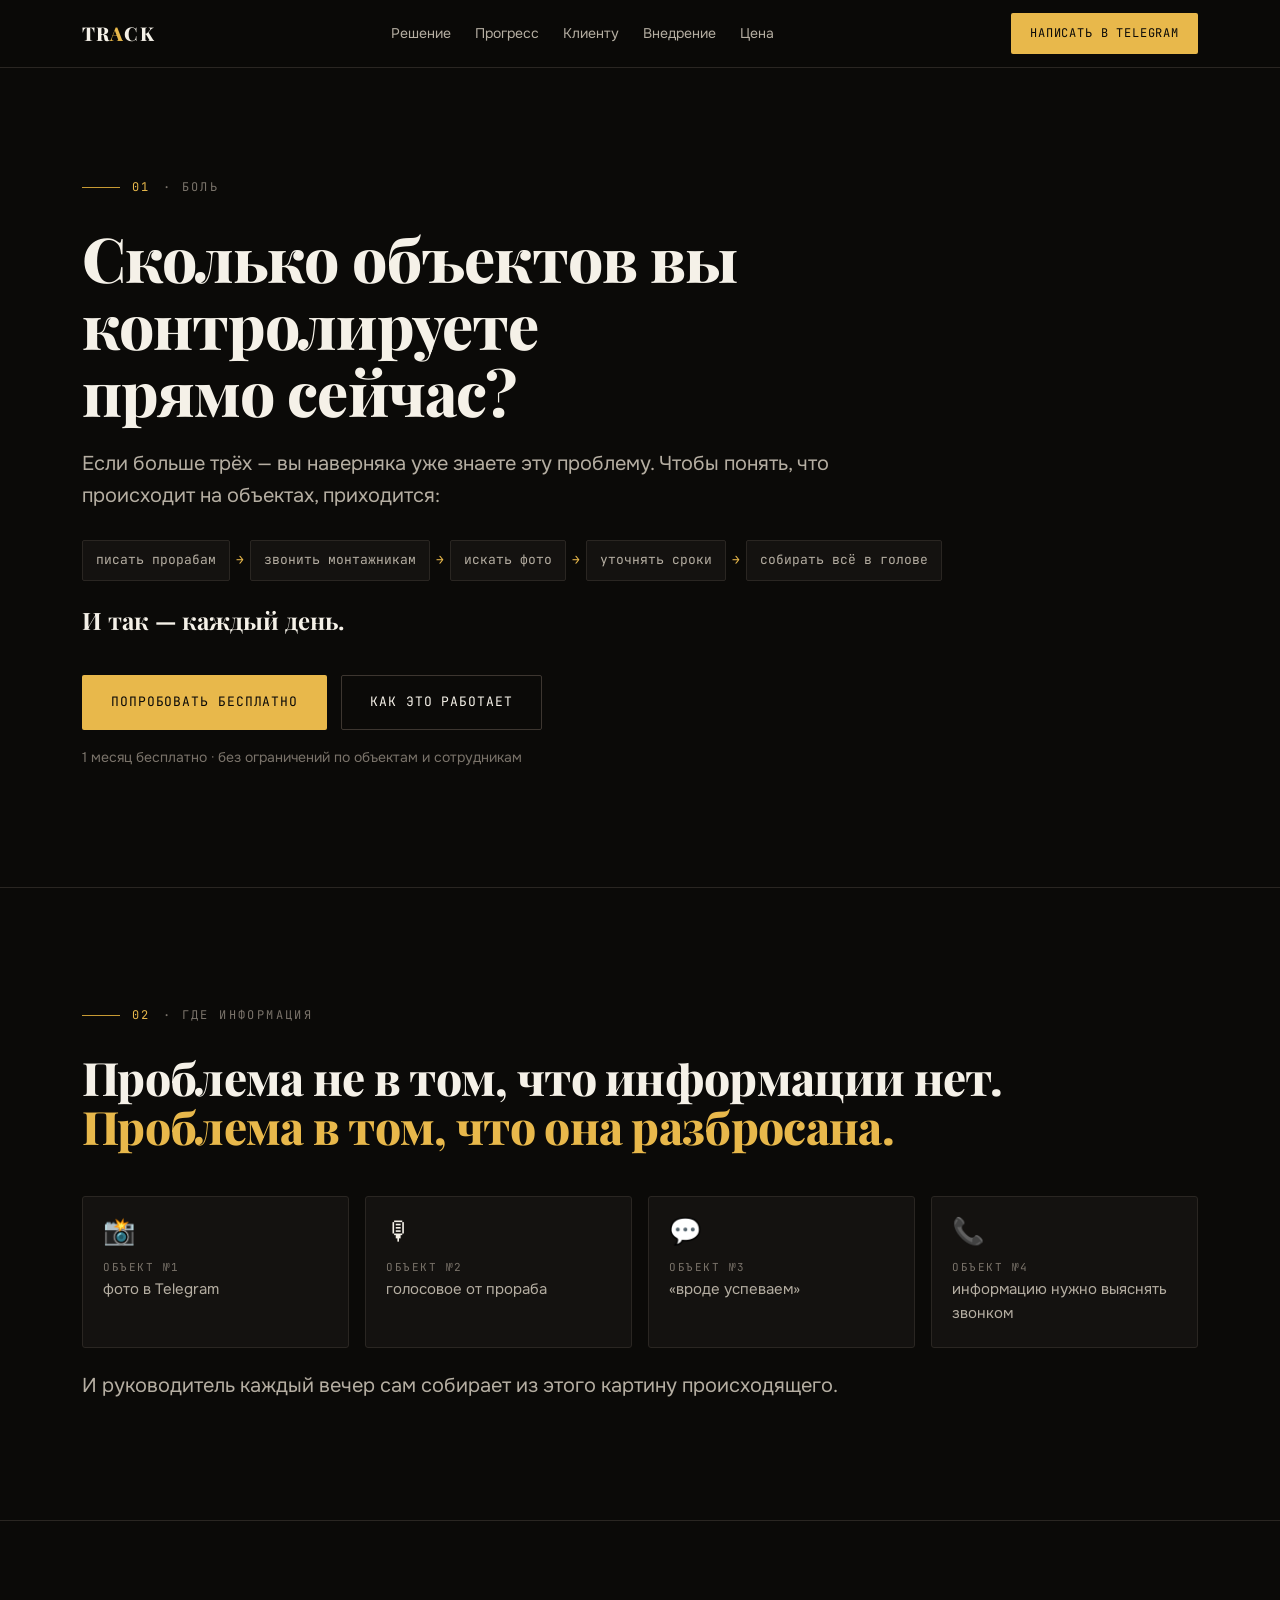
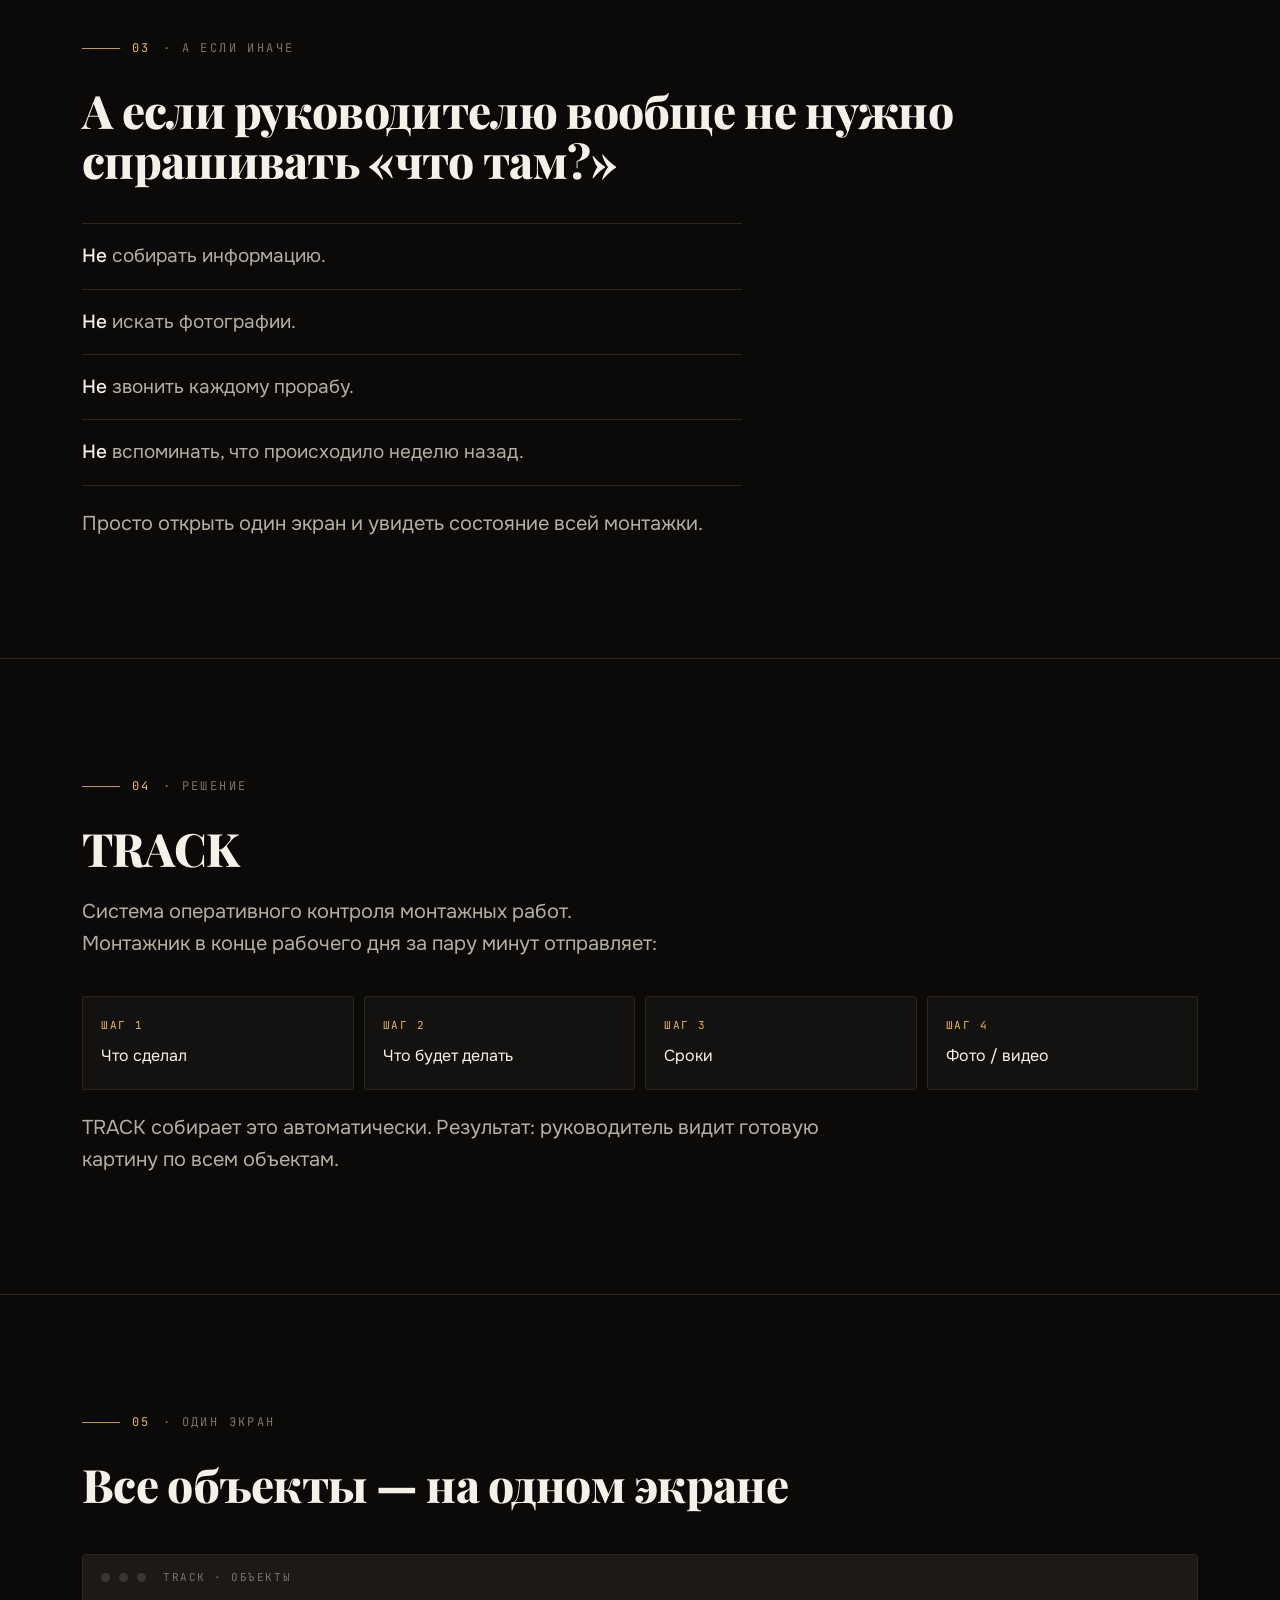
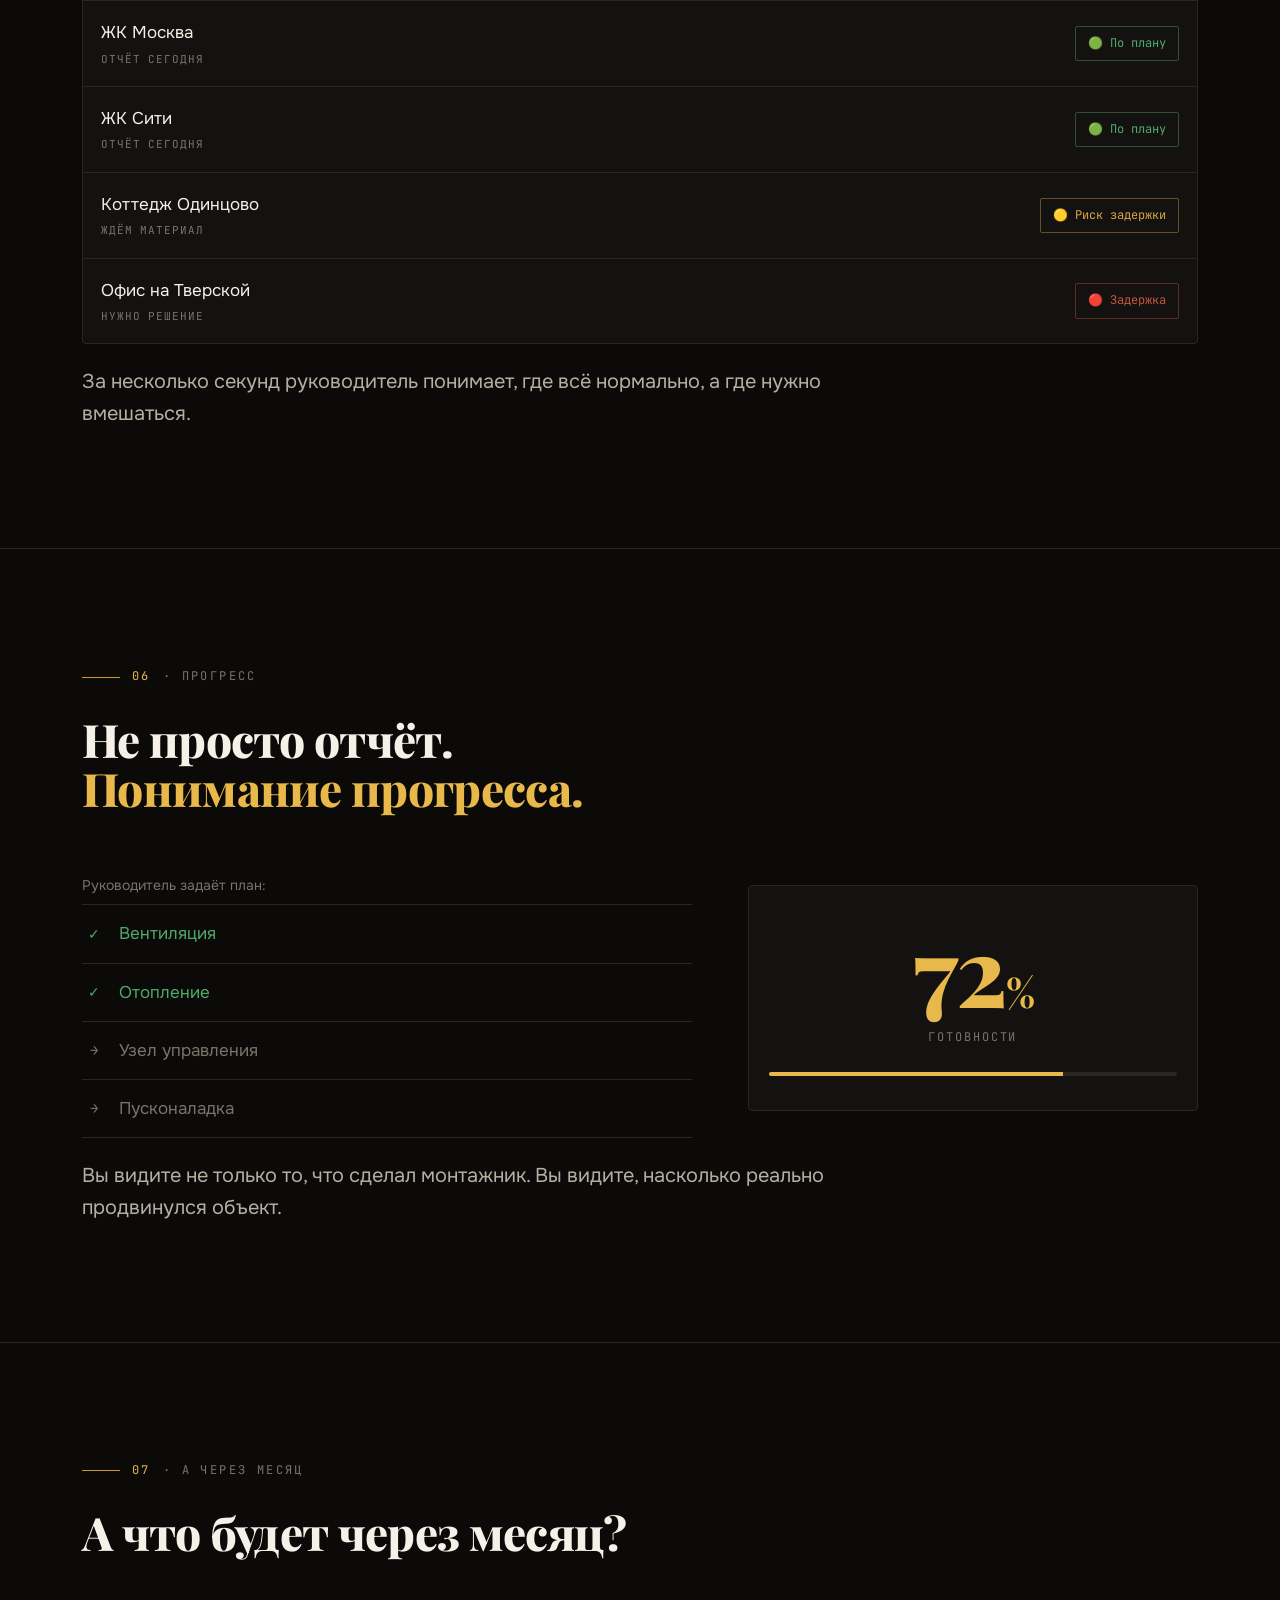
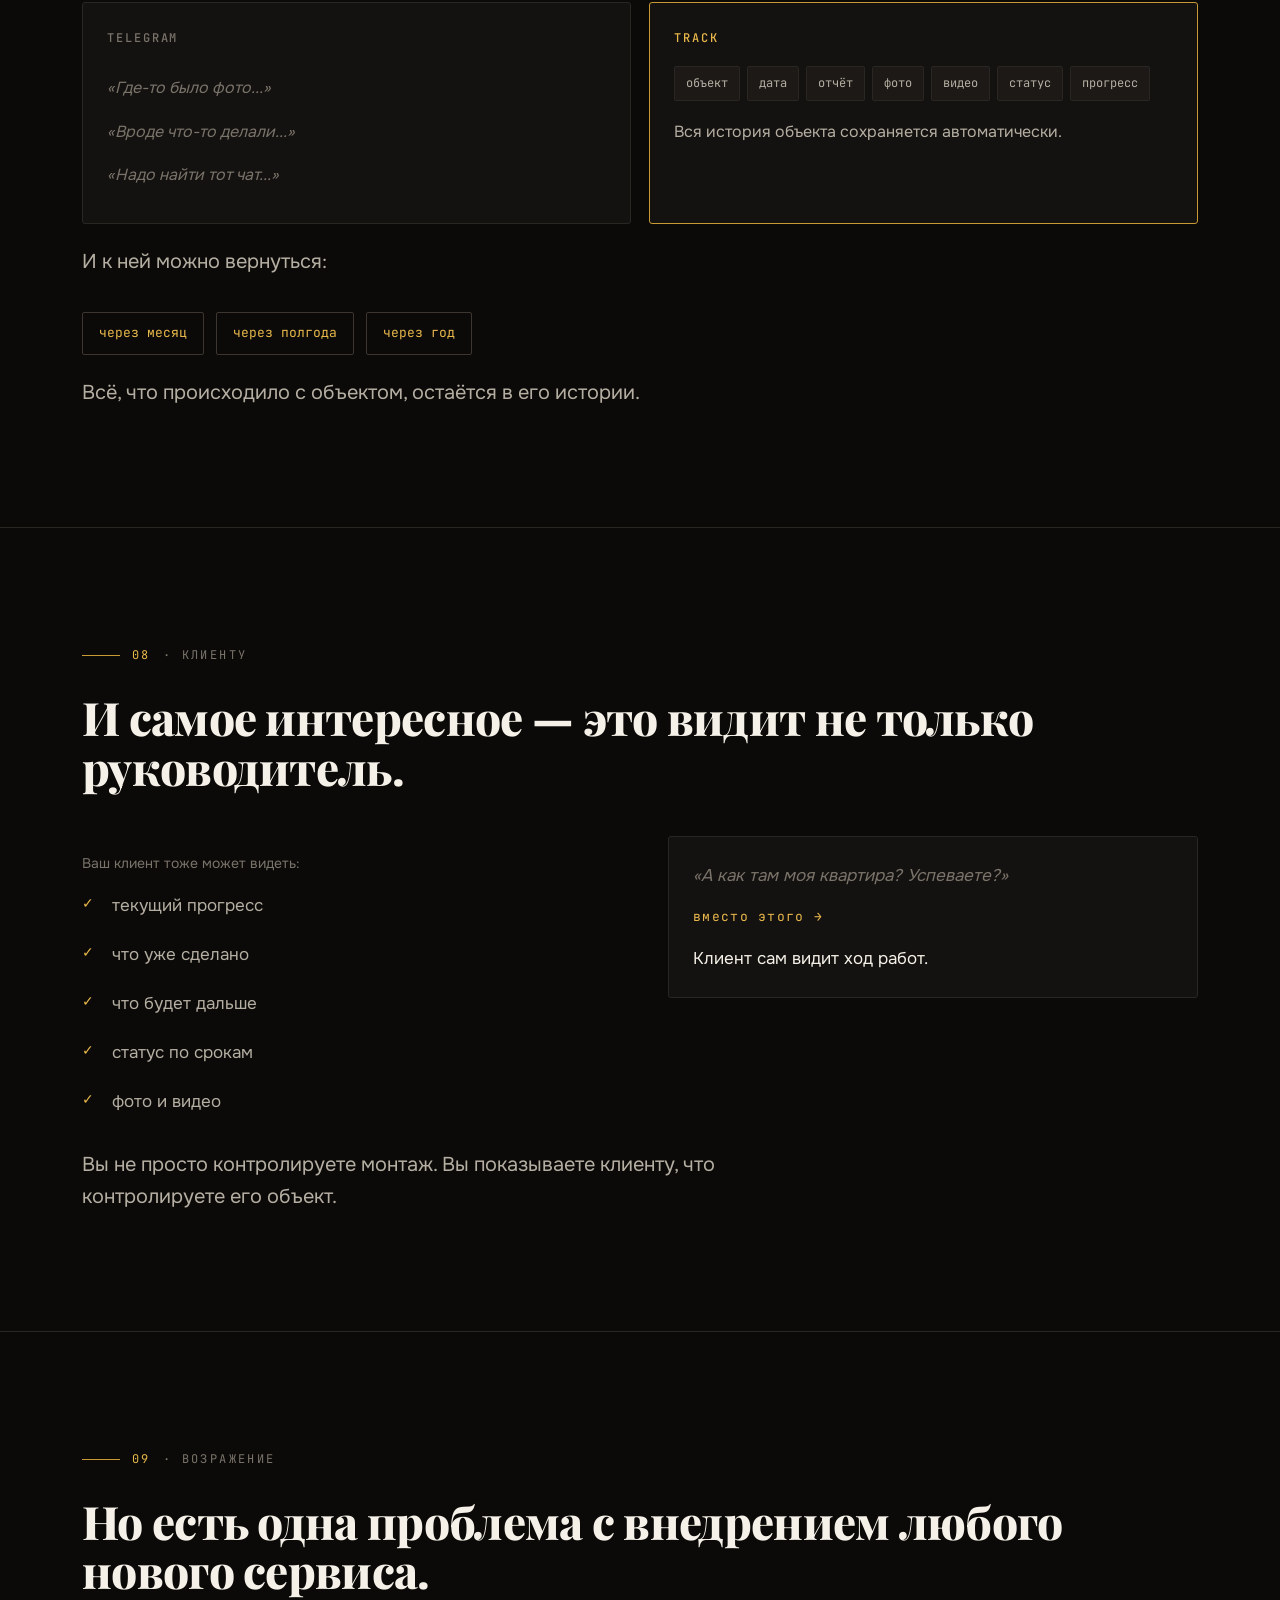
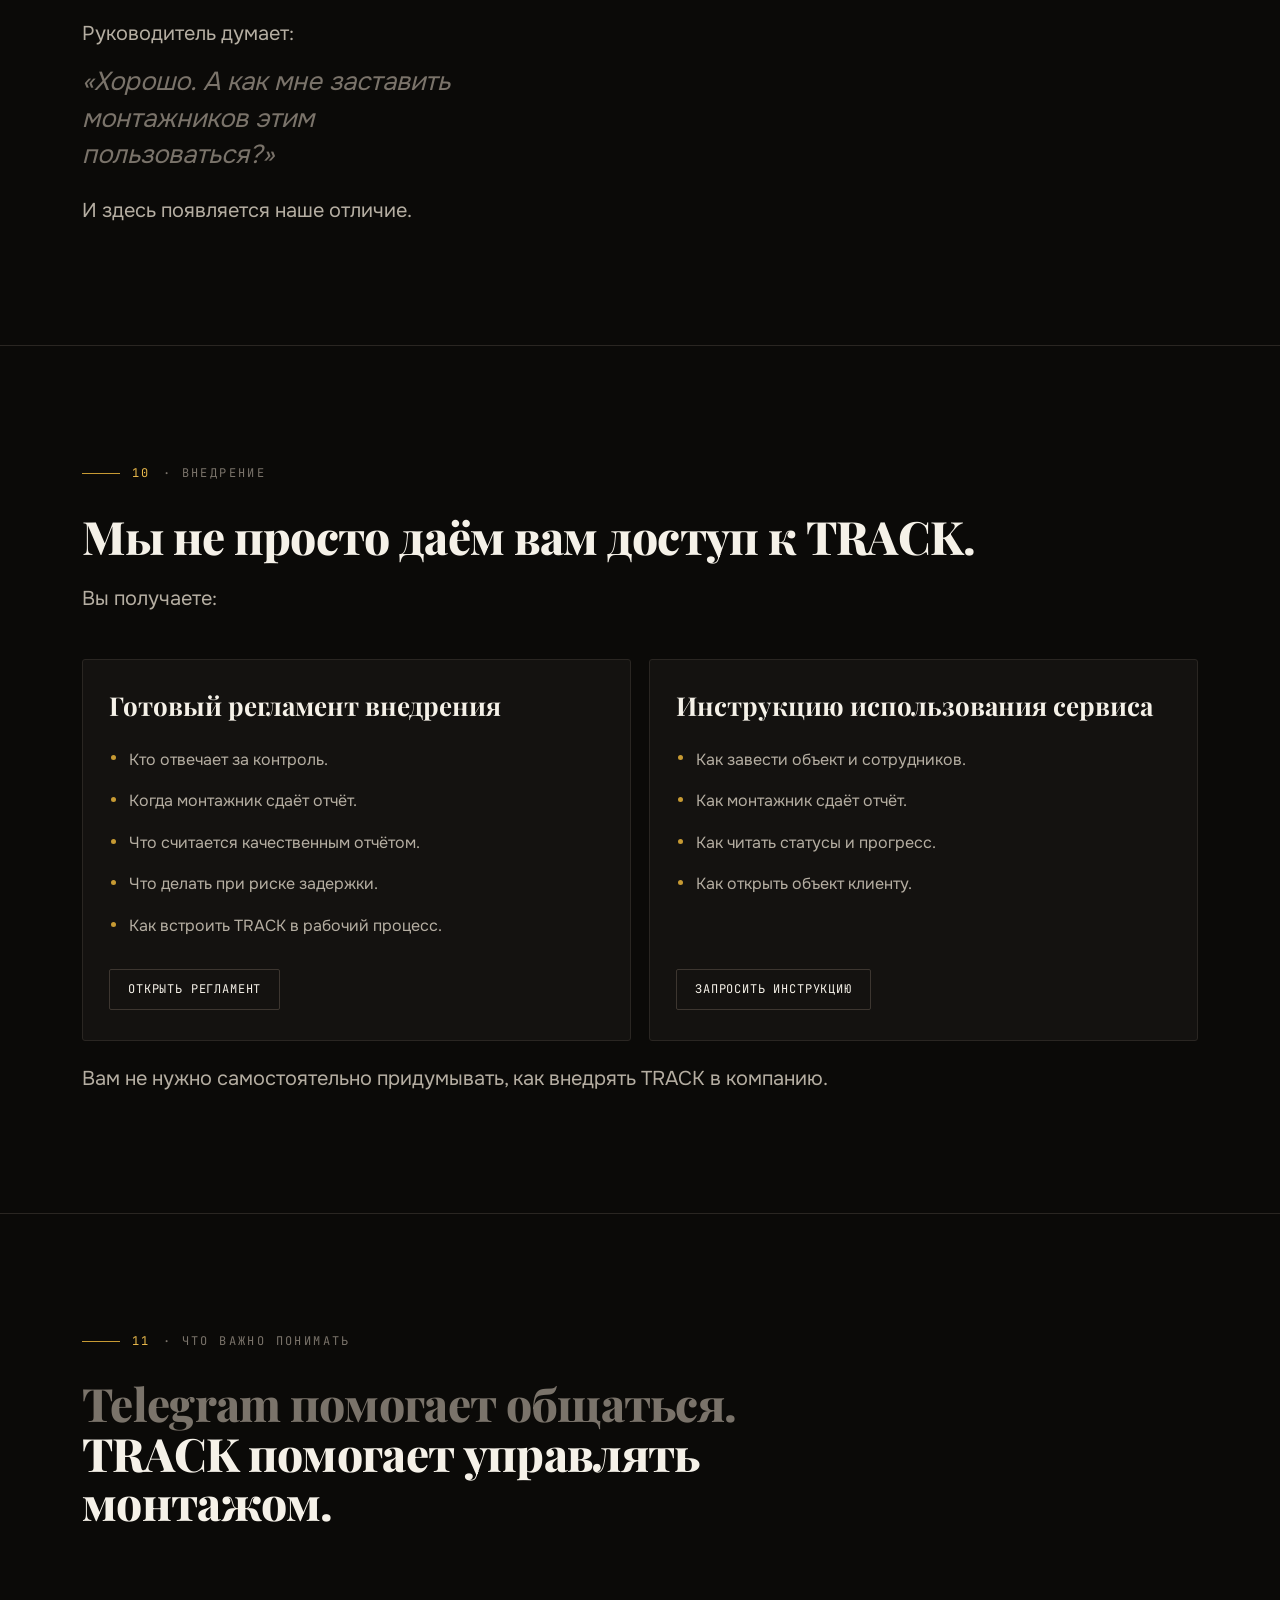
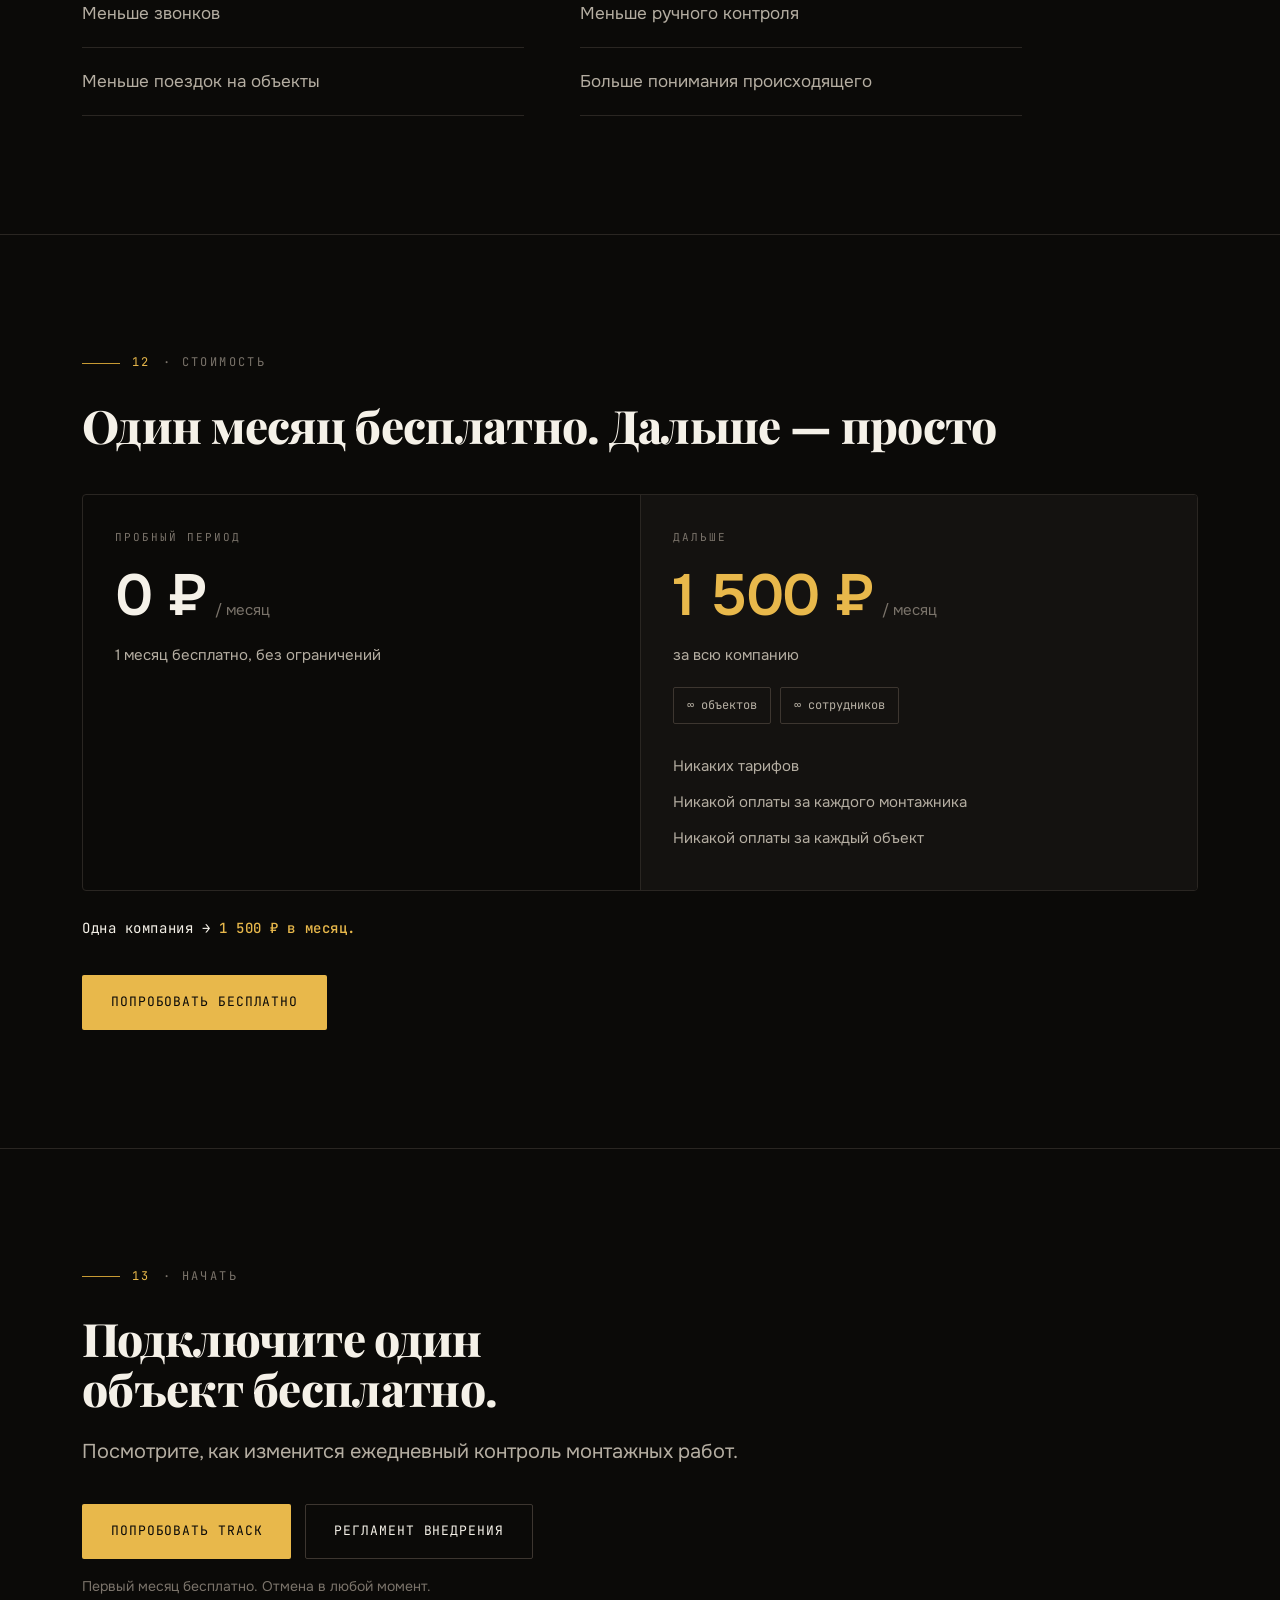
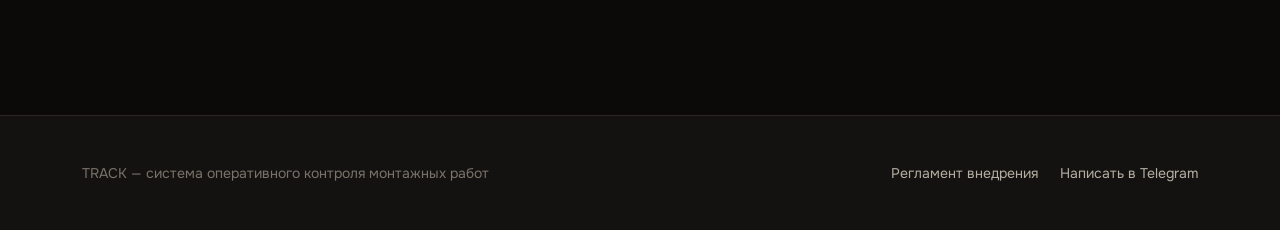
==== commit 3fa8fd5a: "Rewrite landing copy and rebuild regulations from the source document Landing (index.html): - rewrit" ====
--- a/index.html
+++ b/index.html
@@ -4,1051 +4,647 @@
 <meta charset="utf-8">
 <meta name="viewport" content="width=device-width, initial-scale=1, viewport-fit=cover">
 <title>TRACK — ежедневный контроль монтажных работ</title>
-<meta name="description" content="Все объекты в одном месте: план, факт, процент готовности, фото и видео. Вместо десятка рабочих чатов в Telegram. 1 500 ₽ в месяц за всю компанию.">
+<meta name="description" content="Все объекты на одном экране: что сделано, что дальше, сроки, фото и прогресс. Вместо десятка рабочих чатов. 1 500 ₽ в месяц за всю компанию.">
+<meta property="og:type" content="website">
+<meta property="og:site_name" content="TRACK">
 <meta property="og:title" content="TRACK — ежедневный контроль монтажных работ">
-<meta property="og:description" content="Знайте, что происходит на каждом объекте — каждый день.">
-<meta property="og:type" content="website">
+<meta property="og:description" content="Открыть один экран и увидеть состояние всей монтажки. Первый месяц бесплатно.">
 <link rel="preconnect" href="https://fonts.googleapis.com">
 <link rel="preconnect" href="https://fonts.gstatic.com" crossorigin>
-<link href="https://fonts.googleapis.com/css2?family=Playfair+Display:wght@700;800;900&family=Onest:wght@300;400;500;600&family=JetBrains+Mono:wght@400;500&display=swap" rel="stylesheet">
+<link href="https://fonts.googleapis.com/css2?family=Playfair+Display:wght@700;800&family=Onest:wght@300;400;500;600&family=JetBrains+Mono:wght@400;500&display=swap" rel="stylesheet">
 <style>
 :root{
-  --void:#0B0A08;
-  --surface:#141210;
-  --raised:#1C1916;
-  --edge:#2A2622;
-  --edge-hi:#3D3630;
-  --gold:#E8B84B;
-  --gold-dim:#C79A33;
-  --text:#F5F1E8;
-  --text-2:#B5AEA2;
-  --muted:#7A736A;
-  --ok:#4FA96A;
-  --warn:#D9A441;
-  --late:#C4553D;
-
+  --void:#0B0A08; --surface:#141210; --raised:#1C1916;
+  --edge:#2A2622; --edge-hi:#3D3630;
+  --gold:#E8B84B; --gold-dim:#C79A33;
+  --text:#F5F1E8; --text-2:#B5AEA2; --muted:#7A736A;
+  --ok:#4FA96A; --warn:#D9A441; --late:#C4553D;
   --display:'Playfair Display',Georgia,serif;
   --body:'Onest',-apple-system,BlinkMacSystemFont,'Segoe UI',sans-serif;
   --mono:'JetBrains Mono',ui-monospace,Menlo,monospace;
-  --ease:cubic-bezier(.16,1,.3,1);
-
-  --pad:32px;
-  --sect:120px;
-  --gap:70px;
-}
-@media(max-width:1024px){:root{--sect:88px;--gap:48px;--pad:28px}}
-@media(max-width:760px){:root{--sect:64px;--gap:36px;--pad:20px}}
+  --pad:32px; --sect:118px;
+}
+@media(max-width:1024px){:root{--pad:24px;--sect:84px}}
+@media(max-width:760px){:root{--pad:18px;--sect:62px}}
 
 *{box-sizing:border-box;margin:0;padding:0}
-html{scroll-behavior:smooth;-webkit-text-size-adjust:100%}
+html{-webkit-text-size-adjust:100%;scroll-behavior:smooth}
 body{
   background:var(--void);color:var(--text);
   font-family:var(--body);font-size:17px;line-height:1.6;
-  -webkit-font-smoothing:antialiased;overflow-x:hidden;position:relative;
+  -webkit-font-smoothing:antialiased;overflow-x:hidden;
 }
 @media(max-width:760px){body{font-size:16px}}
-
-/* ---------- фоновая сетка на весь сайт ---------- */
-.bg-grid{
-  position:fixed;inset:0;z-index:0;pointer-events:none;
-  background-image:
-    linear-gradient(rgba(232,184,75,.028) 1px,transparent 1px),
-    linear-gradient(90deg,rgba(232,184,75,.028) 1px,transparent 1px);
-  background-size:88px 88px;
-  mask-image:radial-gradient(ellipse 110% 80% at 50% 30%,#000 20%,transparent 80%);
-  -webkit-mask-image:radial-gradient(ellipse 110% 80% at 50% 30%,#000 20%,transparent 80%);
-}
-@media(max-width:760px){.bg-grid{background-size:56px 56px}}
-
-.wrap{max-width:1180px;margin:0 auto;padding-left:var(--pad);padding-right:var(--pad);position:relative;z-index:1}
-section{padding:var(--sect) 0;position:relative;z-index:1}
-section[id]{scroll-margin-top:84px}
-
-/* ---------- type ---------- */
-h1,h2,h3{font-family:var(--display);font-weight:800;letter-spacing:-.015em;line-height:1.07;overflow-wrap:break-word}
-h1{font-size:clamp(33px,6.4vw,88px);font-weight:900;line-height:1.04}
-h2{font-size:clamp(26px,4.4vw,58px)}
-h3{font-size:clamp(18px,1.7vw,24px);line-height:1.2}
-.lead{font-size:clamp(16px,1.55vw,21px);color:var(--text-2);font-weight:300;line-height:1.55}
-p{color:var(--text-2);font-weight:300}
-p+p{margin-top:18px}
+img{max-width:100%}
+
+.wrap{max-width:1180px;margin:0 auto;padding:0 var(--pad)}
+section{padding:var(--sect) 0;position:relative}
+.rule{border:0;border-top:1px solid var(--edge);margin:0}
+
+/* ---------- типографика ---------- */
 .eyebrow{
-  font-family:var(--mono);font-size:10.5px;font-weight:500;
-  letter-spacing:.18em;text-transform:uppercase;color:var(--gold);
-  display:flex;align-items:center;gap:10px;margin-bottom:20px;
-}
-.eyebrow::before{content:'';width:20px;height:1px;background:var(--gold);opacity:.6;flex:none}
-.center{text-align:center}
-.center .eyebrow{justify-content:center}
-.strong{color:var(--text)}
-
-/* ---------- header ---------- */
-header{
-  position:fixed;top:0;left:0;right:0;height:64px;z-index:100;
-  display:flex;align-items:center;transition:background .25s,border-color .25s;
-  border-bottom:1px solid transparent;
-}
-header.on{background:rgba(11,10,8,.88);backdrop-filter:blur(14px);-webkit-backdrop-filter:blur(14px);border-bottom-color:var(--edge)}
-header .wrap{display:flex;align-items:center;justify-content:space-between;gap:16px;width:100%}
-.logo{font-family:var(--mono);font-weight:500;font-size:16px;letter-spacing:.22em;color:var(--text);text-decoration:none;flex:none}
-.logo b{color:var(--gold);font-weight:500}
-nav{display:flex;gap:28px}
-nav a{color:var(--text-2);text-decoration:none;font-size:14.5px;font-weight:300;transition:color .18s;white-space:nowrap}
-nav a:hover{color:var(--gold)}
-@media(max-width:1000px){nav{display:none}}
-
-/* ---------- buttons ---------- */
+  font-family:var(--mono);font-size:12px;letter-spacing:.2em;text-transform:uppercase;
+  color:var(--gold);display:flex;align-items:center;gap:12px;margin-bottom:28px;
+}
+.eyebrow i{font-style:normal;color:var(--muted)}
+.eyebrow::before{content:"";width:38px;height:1px;background:var(--gold-dim);flex:none}
+h1,h2{font-family:var(--display);font-weight:800;line-height:1.08;letter-spacing:-.015em}
+h1{font-size:clamp(33px,5.6vw,62px)}
+h2{font-size:clamp(27px,4.2vw,46px)}
+h3{font-family:var(--display);font-weight:700;font-size:clamp(20px,2.6vw,26px);line-height:1.25}
+.lede{font-size:clamp(17px,1.9vw,20px);color:var(--text-2);max-width:60ch;margin-top:22px}
+.note{color:var(--muted);font-size:14px;margin-top:16px}
+.big-claim{font-size:clamp(19px,2.6vw,26px);line-height:1.4;max-width:24ch}
+.dim{color:var(--muted)}
+.gold{color:var(--gold)}
+
+/* ---------- кнопки ---------- */
 .btn{
   display:inline-flex;align-items:center;justify-content:center;gap:9px;
-  min-height:52px;padding:14px 30px;border:none;border-radius:2px;cursor:pointer;
-  font-family:var(--body);font-size:15.5px;font-weight:500;text-decoration:none;
-  background:var(--gold);color:#17140E;transition:background .18s,transform .12s;
-  text-align:center;
-}
-.btn:hover{background:var(--gold-dim)}
-.btn:active{transform:scale(.985)}
-.btn--sm{min-height:42px;padding:10px 18px;font-size:14px}
-.btn--ghost{background:transparent;color:var(--text);border:1px solid var(--edge-hi)}
-.btn--ghost:hover{background:var(--raised);border-color:var(--gold)}
-a:focus-visible,button:focus-visible,input:focus-visible{outline:2px solid var(--gold);outline-offset:3px}
-@media(max-width:560px){.hero-cta .btn{width:100%}}
-
-/* ---------- HERO ---------- */
-.hero{padding-top:132px;padding-bottom:var(--sect);text-align:center;position:relative;overflow:hidden}
-@media(max-width:760px){.hero{padding-top:104px}}
-.hero::before{
-  content:'';position:absolute;inset:0;pointer-events:none;z-index:0;
-  background:radial-gradient(ellipse 70% 46% at 50% 0%,rgba(232,184,75,.10),transparent 70%);
-}
-
-/* чертёж на фоне героя */
-.blueprint{
-  position:absolute;left:50%;top:50%;transform:translate(-50%,-46%);
-  width:min(1500px,140%);height:auto;pointer-events:none;z-index:0;
-  opacity:0;transition:opacity 1.2s ease .3s;
-}
-.blueprint.on{opacity:1}
-.bp-line{
-  fill:none;stroke:var(--gold);stroke-width:1;
-  stroke-dasharray:var(--len);stroke-dashoffset:var(--len);
-  opacity:.22;
-}
-.blueprint.on .bp-line{animation:draw 2.6s var(--ease) forwards}
-@keyframes draw{to{stroke-dashoffset:0}}
-.bp-fill{fill:var(--gold);opacity:.04}
-.bp-node{fill:var(--gold);opacity:0}
-.blueprint.on .bp-node{animation:nodeIn .8s ease forwards,nodePulse 3.4s ease-in-out infinite}
-@keyframes nodeIn{to{opacity:.75}}
-@keyframes nodePulse{0%,100%{opacity:.75}50%{opacity:.28}}
-.bp-ring{fill:none;stroke:var(--gold);stroke-width:1;opacity:0;transform-origin:center}
-.blueprint.on .bp-ring{animation:ringPulse 3.4s ease-out infinite}
-@keyframes ringPulse{0%{opacity:.4;r:4}70%{opacity:0;r:22}100%{opacity:0;r:22}}
-@media(max-width:760px){.blueprint{width:200%;transform:translate(-50%,-42%)}}
-
-.hero>.wrap{position:relative;z-index:2}
-.hero h1{max-width:16ch;margin:0 auto 24px}
-.hero .lead{max-width:60ch;margin:0 auto 34px}
-.hero-cta{display:flex;gap:12px;justify-content:center;flex-wrap:wrap}
-@media(max-width:560px){.hero-cta{flex-direction:column}}
-
-/* плавное появление в герое */
-.fade{opacity:0;transform:translateY(18px)}
-.hero .fade{animation:fadeUp .9s var(--ease) forwards}
-.hero .d1{animation-delay:.05s}
-.hero .d2{animation-delay:.18s}
-.hero .d3{animation-delay:.31s}
-.hero .d4{animation-delay:.44s}
-.hero .d5{animation-delay:.60s}
-@keyframes fadeUp{to{opacity:1;transform:none}}
-
-/* факты в герое */
-.hero-facts{
-  display:grid;grid-template-columns:repeat(2,1fr);gap:1px;
-  background:var(--edge);border:1px solid var(--edge);
-  margin-top:52px;text-align:left;
-}
-@media(max-width:700px){.hero-facts{grid-template-columns:1fr;margin-top:38px}}
-.fact{background:rgba(11,10,8,.72);backdrop-filter:blur(3px);padding:28px 26px}
-@media(max-width:760px){.fact{padding:22px 20px}}
-.fact .fv{
-  display:block;font-family:var(--display);font-weight:800;
-  font-size:clamp(28px,3.4vw,40px);color:var(--gold);line-height:1;
-  letter-spacing:-.02em;margin-bottom:10px;
-}
-.fact .fl{display:block;font-size:14px;color:var(--text-2);font-weight:300;line-height:1.45}
-
-/* ---------- доска объектов ---------- */
+  font-family:var(--mono);font-size:13px;letter-spacing:.07em;text-transform:uppercase;
+  padding:16px 28px;border-radius:2px;text-decoration:none;border:1px solid transparent;
+  background:var(--gold);color:var(--void);transition:background .2s,transform .2s;
+}
+.btn:hover{background:#F2C863}
+.btn:active{transform:translateY(1px)}
+.btn--ghost{background:transparent;color:var(--text);border-color:var(--edge-hi)}
+.btn--ghost:hover{background:var(--raised);border-color:var(--gold-dim)}
+.btn--sm{padding:10px 18px;font-size:12px}
+.cta-row{display:flex;flex-wrap:wrap;gap:14px;margin-top:36px}
+@media(max-width:520px){
+  .cta-row{flex-direction:column;align-items:stretch}
+  .btn{width:100%}
+}
+
+/* ---------- шапка ---------- */
+.site-header{
+  position:sticky;top:0;z-index:50;
+  background:rgba(11,10,8,.86);backdrop-filter:blur(14px);
+  border-bottom:1px solid var(--edge);
+}
+.hdr-in{
+  max-width:1180px;margin:0 auto;padding:13px var(--pad);
+  display:flex;align-items:center;justify-content:space-between;gap:18px;
+}
+.brand{
+  font-family:var(--display);font-size:19px;font-weight:800;letter-spacing:.06em;
+  color:var(--text);text-decoration:none;flex:none;
+}
+.brand em{color:var(--gold);font-style:normal}
+.hdr-nav{display:flex;gap:24px}
+.hdr-nav a{color:var(--text-2);text-decoration:none;font-size:14px;transition:color .2s}
+.hdr-nav a:hover{color:var(--gold)}
+@media(max-width:940px){.hdr-nav{display:none}}
+@media(max-width:420px){.hdr-in .btn--sm{padding:9px 13px;font-size:11px}}
+
+/* ---------- экран 1 ---------- */
+.hero{padding-top:clamp(56px,9vw,110px)}
+.hero h1{max-width:16ch}
+.chain{
+  display:flex;flex-wrap:wrap;align-items:center;gap:10px 6px;
+  margin-top:28px;font-family:var(--mono);font-size:13px;color:var(--text-2);
+}
+.chain span{
+  background:var(--surface);border:1px solid var(--edge);
+  padding:9px 13px;border-radius:2px;white-space:nowrap;
+}
+.chain b{color:var(--gold);font-weight:400}
+.hero-loop{
+  margin-top:20px;font-family:var(--display);font-size:clamp(19px,2.4vw,24px);
+  font-weight:700;color:var(--text);
+}
+
+/* ---------- экран 2: разбросано ---------- */
+.scatter{display:grid;grid-template-columns:repeat(4,1fr);gap:16px;margin-top:44px}
+@media(max-width:900px){.scatter{grid-template-columns:repeat(2,1fr)}}
+@media(max-width:520px){.scatter{grid-template-columns:1fr;gap:12px}}
+.scat{
+  background:var(--surface);border:1px solid var(--edge);border-radius:3px;
+  padding:22px 20px;display:flex;flex-direction:column;gap:14px;min-height:150px;
+}
+@media(max-width:520px){.scat{min-height:0;flex-direction:row;align-items:center;gap:14px;padding:16px}}
+.scat-n{font-family:var(--mono);font-size:11px;letter-spacing:.14em;color:var(--muted);text-transform:uppercase}
+.scat-i{font-size:26px;line-height:1}
+.scat p{color:var(--text-2);font-size:15px;margin-top:auto}
+@media(max-width:520px){.scat p{margin-top:0}}
+
+/* ---------- экран 3: список отрицаний ---------- */
+.nots{margin-top:38px;max-width:60ch}
+.nots li{
+  list-style:none;padding:17px 0;border-bottom:1px solid var(--edge);
+  color:var(--text-2);font-size:clamp(16px,2vw,19px);
+}
+.nots li:first-child{border-top:1px solid var(--edge)}
+.nots li b{color:var(--text);font-weight:500}
+
+/* ---------- экран 4: решение ---------- */
+.flow{display:flex;flex-wrap:wrap;gap:10px;align-items:stretch;margin-top:36px}
+.flow-step{
+  flex:1 1 190px;background:var(--surface);border:1px solid var(--edge);
+  border-radius:3px;padding:20px 18px;
+}
+.flow-step .k{font-family:var(--mono);font-size:11px;letter-spacing:.14em;color:var(--gold);text-transform:uppercase}
+.flow-step .v{margin-top:9px;color:var(--text);font-size:16px}
+
+/* ---------- экран 5: панель объектов ---------- */
 .board{
-  margin-top:52px;border:1px solid var(--edge);background:var(--surface);
-  border-radius:3px;overflow:hidden;text-align:left;
-}
-@media(max-width:760px){.board{margin-top:38px}}
-.board-top{
-  display:flex;align-items:center;justify-content:space-between;gap:12px;
-  padding:13px 18px;border-bottom:1px solid var(--edge);background:var(--raised);
-}
-.board-top span{font-family:var(--mono);font-size:10.5px;letter-spacing:.14em;text-transform:uppercase;color:var(--muted)}
+  margin-top:44px;border:1px solid var(--edge);border-radius:4px;
+  background:var(--surface);overflow:hidden;
+}
+.board-bar{
+  display:flex;align-items:center;gap:9px;padding:14px 18px;
+  border-bottom:1px solid var(--edge);background:var(--raised);
+}
+.board-bar i{width:9px;height:9px;border-radius:50%;background:var(--edge-hi);display:block}
+.board-bar span{font-family:var(--mono);font-size:11px;letter-spacing:.14em;color:var(--muted);margin-left:8px;text-transform:uppercase}
 .row{
-  display:flex;align-items:center;justify-content:space-between;gap:14px;
-  padding:16px 18px;border-bottom:1px solid var(--edge);
-  opacity:0;transform:translateY(10px);
-}
-.row:last-child{border-bottom:none}
-.row.in{opacity:1;transform:none;transition:opacity .5s var(--ease),transform .5s var(--ease)}
-.row-name{font-size:15.5px;font-weight:400;color:var(--text);line-height:1.3}
-.row-sub{font-family:var(--mono);font-size:11px;color:var(--muted);margin-top:5px;line-height:1.4}
-.status{display:inline-flex;align-items:center;gap:8px;font-family:var(--mono);font-size:11.5px;letter-spacing:.03em;white-space:nowrap;flex:none}
-.dot{width:8px;height:8px;border-radius:50%;flex:none}
-.s-ok{color:var(--ok)} .s-ok .dot{background:var(--ok);box-shadow:0 0 0 3px rgba(79,169,106,.16)}
-.s-warn{color:var(--warn)} .s-warn .dot{background:var(--warn);box-shadow:0 0 0 3px rgba(217,164,65,.16)}
-.s-late{color:var(--late)} .s-late .dot{background:var(--late);box-shadow:0 0 0 3px rgba(196,85,61,.16)}
-@media(max-width:620px){.row{flex-direction:column;align-items:flex-start;gap:9px}.row-sub{margin-top:4px}}
-
-/* ---------- layout ---------- */
-.split{display:grid;grid-template-columns:1fr 1fr;gap:var(--gap);align-items:start}
-@media(max-width:960px){.split{grid-template-columns:1fr}}
-.head-block{max-width:60ch;margin-bottom:52px}
-.head-block.center{margin-left:auto;margin-right:auto}
-.head-block p{margin-top:18px}
-@media(max-width:760px){.head-block{margin-bottom:34px}}
-@media(max-width:960px){
-  .split--flip>*:first-child{order:2}
-  .split--flip>*:last-child{order:1}
-}
-
-/* мелкая графика-акцент в секциях */
-.mark{position:absolute;pointer-events:none;opacity:.2;z-index:0}
-.mark svg{display:block}
-.mark--tr{top:40px;right:0}
-.mark--bl{bottom:40px;left:0}
-@media(max-width:960px){.mark{display:none}}
-.mk{fill:none;stroke:var(--gold);stroke-width:1}
-
-/* ---------- chips ---------- */
-.chips{display:flex;flex-wrap:wrap;gap:9px;margin-top:24px}
-.chip{border:1px solid var(--edge);background:var(--surface);padding:10px 15px;border-radius:2px;font-size:14px;color:var(--text-2);font-weight:300}
-
-/* ---------- flow ---------- */
-.flow{display:flex;flex-wrap:wrap;gap:8px;align-items:center;margin-top:28px}
-.flow span{font-family:var(--mono);font-size:12px;letter-spacing:.03em;border:1px solid var(--edge-hi);padding:9px 13px;border-radius:2px;color:var(--text)}
-.flow i{color:var(--gold);font-style:normal;font-size:13px}
-
-/* ---------- grid cards ---------- */
-.grid{display:grid;gap:1px;background:var(--edge);border:1px solid var(--edge)}
-.g3{grid-template-columns:repeat(3,1fr)}
-@media(max-width:900px){.g3{grid-template-columns:repeat(2,1fr)}}
-@media(max-width:620px){.g3{grid-template-columns:1fr}}
-.cell{background:var(--void);padding:34px 28px}
-@media(max-width:760px){.cell{padding:26px 22px}}
-.cell h3{margin-bottom:11px}
-.cell p{font-size:15px}
-
-/* ---------- демо отчёта ---------- */
-.demo{display:grid;grid-template-columns:1fr 340px;gap:var(--gap);align-items:start}
-@media(max-width:960px){.demo{grid-template-columns:1fr;gap:34px}}
-.steps{display:flex;flex-direction:column;gap:1px;background:var(--edge);border:1px solid var(--edge)}
-.step{
-  background:var(--void);padding:22px 24px;cursor:pointer;text-align:left;
-  border:none;border-left:2px solid transparent;width:100%;
-  font-family:var(--body);transition:background .2s,border-color .2s;display:block;color:inherit;
-}
-.step:hover{background:var(--surface)}
-.step[aria-selected="true"]{background:var(--surface);border-left-color:var(--gold)}
-.step .n{font-family:var(--mono);font-size:10.5px;color:var(--muted);letter-spacing:.14em;display:block;margin-bottom:8px;transition:color .2s}
-.step[aria-selected="true"] .n{color:var(--gold)}
-.step .t{font-family:var(--display);font-size:19px;font-weight:700;color:var(--text);display:block;margin-bottom:6px}
-.step .d{font-size:14px;color:var(--text-2);font-weight:300;line-height:1.5;display:block}
-@media(max-width:760px){.step{padding:18px 20px}.step .t{font-size:17px}}
-
-.phone{border:1px solid var(--edge-hi);border-radius:18px;background:var(--surface);padding:10px;position:sticky;top:88px}
-@media(max-width:960px){.phone{position:static;max-width:340px;margin:0 auto;width:100%}}
-.phone-in{background:var(--void);border-radius:11px;overflow:hidden;border:1px solid var(--edge)}
-.phone-bar{display:flex;align-items:center;justify-content:space-between;gap:10px;padding:11px 15px;border-bottom:1px solid var(--edge);background:var(--raised)}
-.phone-bar b{font-family:var(--mono);font-size:11px;letter-spacing:.16em;color:var(--gold);font-weight:500}
-.phone-bar span{font-family:var(--mono);font-size:9.5px;color:var(--muted)}
-.phone-body{padding:18px 16px}
-.f-label{font-family:var(--mono);font-size:9.5px;letter-spacing:.16em;text-transform:uppercase;color:var(--muted);margin-bottom:8px}
-.f-field{border:1px solid var(--edge);background:var(--surface);border-radius:2px;padding:13px 14px;font-size:14px;color:var(--text);font-weight:300;line-height:1.45;min-height:52px;margin-bottom:16px}
-.f-field.empty{color:var(--muted)}
-.f-field.active{border-color:var(--gold)}
-.caret{display:inline-block;width:1px;height:14px;background:var(--gold);vertical-align:-2px;margin-left:1px;animation:blink 1s steps(2) infinite}
-@keyframes blink{0%,50%{opacity:1}51%,100%{opacity:0}}
-.f-status{display:flex;flex-direction:column;gap:7px;margin-bottom:16px}
-.f-opt{display:flex;align-items:center;gap:9px;padding:10px 13px;border:1px solid var(--edge);border-radius:2px;font-family:var(--mono);font-size:11.5px;color:var(--muted);background:var(--surface);transition:.2s}
-.f-opt.pick{border-color:currentColor}
-.f-opt.pick.o-ok{color:var(--ok)} .f-opt.pick.o-warn{color:var(--warn)} .f-opt.pick.o-late{color:var(--late)}
-.f-opt .dot{opacity:.35} .f-opt.pick .dot{opacity:1}
-.o-ok .dot{background:var(--ok)} .o-warn .dot{background:var(--warn)} .o-late .dot{background:var(--late)}
-.f-media{display:flex;gap:7px}
-.f-media i{flex:1;aspect-ratio:1/1;border:1px solid var(--edge);border-radius:2px;background:var(--surface);display:flex;align-items:center;justify-content:center;font-family:var(--mono);font-size:9px;color:var(--muted);font-style:normal;letter-spacing:.08em;transition:.25s}
-.f-media i.on{border-color:var(--gold-dim);color:var(--gold);background:var(--raised)}
-.f-send{margin-top:18px;padding:12px;text-align:center;border-radius:2px;font-family:var(--mono);font-size:11px;letter-spacing:.1em;background:var(--edge);color:var(--muted);transition:.25s}
-.f-send.on{background:var(--gold);color:#17140E}
-
-.note-band{border:1px solid var(--edge);background:var(--surface);border-radius:3px;padding:30px;text-align:center;margin-top:28px}
-@media(max-width:760px){.note-band{padding:24px 20px}}
-.note-band p{font-size:15px}
-
-/* ---------- report ---------- */
-.report{border:1px solid var(--edge);background:var(--surface);border-radius:3px;overflow:hidden}
-.report-top{padding:15px 20px;border-bottom:1px solid var(--edge);background:var(--raised);display:flex;justify-content:space-between;align-items:center;gap:12px;flex-wrap:wrap}
-.report-top strong{font-family:var(--body);font-weight:500;font-size:15px}
-.report-top time{font-family:var(--mono);font-size:11px;color:var(--muted)}
-.rrow{padding:18px 20px;border-bottom:1px solid var(--edge)}
-.rrow:last-child{border-bottom:none}
-.rlabel{font-family:var(--mono);font-size:10px;letter-spacing:.16em;text-transform:uppercase;color:var(--muted);margin-bottom:8px}
-.rtext{font-size:15px;color:var(--text);font-weight:300}
-.media{display:flex;gap:7px;margin-top:4px}
-.media i{flex:1;height:58px;border:1px solid var(--edge-hi);border-radius:2px;background:linear-gradient(135deg,var(--raised),var(--surface));display:flex;align-items:center;justify-content:center;font-family:var(--mono);font-size:9.5px;color:var(--muted);font-style:normal;letter-spacing:.1em}
-
-/* ---------- compare ---------- */
-.cmp{display:grid;grid-template-columns:1fr 1fr;gap:1px;background:var(--edge);border:1px solid var(--edge)}
-@media(max-width:760px){.cmp{grid-template-columns:1fr}}
-.cmp>div{background:var(--void);padding:34px 28px}
-@media(max-width:760px){.cmp>div{padding:26px 22px}}
-.cmp .tag{font-family:var(--mono);font-size:10.5px;letter-spacing:.16em;text-transform:uppercase;margin-bottom:18px;display:block}
-.cmp .a .tag{color:var(--muted)}
-.cmp .b .tag{color:var(--gold)}
-.chain{font-family:var(--mono);font-size:12px;line-height:2;color:var(--text-2)}
-.chain b{color:var(--text);font-weight:400}
-
-
-/* ---------- сравнение с чатом ---------- */
-.vs{border:1px solid var(--edge);background:var(--surface);border-radius:3px;overflow:hidden}
-.vs-head,.vs-row{display:grid;grid-template-columns:1.1fr 1.25fr 1.25fr;gap:0}
-.vs-head{background:var(--raised);border-bottom:1px solid var(--edge)}
-.vs-head span{padding:15px 20px;font-family:var(--mono);font-size:10.5px;letter-spacing:.14em;text-transform:uppercase}
-.vs-col--a{color:var(--muted)}
-.vs-col--b{color:var(--gold)}
-.vs-row{border-bottom:1px solid var(--edge)}
-.vs-row:last-child{border-bottom:none}
-.vs-row span{padding:18px 20px;font-size:14.5px;line-height:1.45}
-.vs-what{color:var(--text);font-weight:400}
-.vs-a{color:var(--muted)}
-.vs-b{color:var(--text)}
-.vs-row .vs-b{border-left:1px solid var(--edge)}
-.vs-head .vs-col--b{border-left:1px solid var(--edge)}
-@media(max-width:820px){
-  .vs-head{display:none}
-  .vs-row{grid-template-columns:1fr;border-bottom:1px solid var(--edge);padding:6px 0}
-  .vs-row span{padding:8px 18px}
-  .vs-what{font-weight:500;font-size:15.5px;padding-top:16px!important}
-  .vs-a::before{content:'В чате: ';color:var(--muted);font-family:var(--mono);font-size:11px;letter-spacing:.08em}
-  .vs-b{border-left:none!important;padding-bottom:16px!important}
-  .vs-b::before{content:'В TRACK: ';color:var(--gold);font-family:var(--mono);font-size:11px;letter-spacing:.08em}
-}
-
-/* ---------- десять преимуществ ---------- */
-.why-grid{display:grid;grid-template-columns:repeat(2,1fr);gap:1px;background:var(--edge);border:1px solid var(--edge)}
-@media(max-width:820px){.why-grid{grid-template-columns:1fr}}
-.why-item{background:var(--void);padding:30px 28px}
-@media(max-width:760px){.why-item{padding:24px 20px}}
-.why-n{font-family:var(--mono);font-size:11px;letter-spacing:.14em;color:var(--gold);display:block;margin-bottom:14px}
-.why-item h3{margin-bottom:10px}
-.why-item p{font-size:15px}
-
-/* ---------- калькулятор ---------- */
-.calc{border:1px solid var(--edge);background:var(--surface);border-radius:3px;padding:38px}
-@media(max-width:760px){.calc{padding:26px 22px}}
-.ctrl{margin-bottom:26px}
-.ctrl-top{display:flex;justify-content:space-between;align-items:baseline;gap:12px;margin-bottom:12px}
-.ctrl-top label{font-size:14.5px;color:var(--text-2);font-weight:300}
-.ctrl-top output{font-family:var(--mono);font-size:15px;color:var(--gold);font-weight:500;white-space:nowrap}
-input[type=range]{-webkit-appearance:none;appearance:none;width:100%;height:34px;background:transparent;cursor:pointer;display:block}
-input[type=range]::-webkit-slider-runnable-track{height:2px;background:var(--edge-hi);border-radius:2px}
-input[type=range]::-moz-range-track{height:2px;background:var(--edge-hi);border-radius:2px}
-input[type=range]::-webkit-slider-thumb{-webkit-appearance:none;appearance:none;width:26px;height:26px;border-radius:50%;background:var(--gold);border:5px solid var(--void);margin-top:-12px;box-shadow:0 0 0 1px var(--gold-dim)}
-input[type=range]::-moz-range-thumb{width:26px;height:26px;border-radius:50%;background:var(--gold);border:5px solid var(--void);box-shadow:0 0 0 1px var(--gold-dim)}
-.ticks{display:flex;justify-content:space-between;font-family:var(--mono);font-size:10px;color:var(--muted)}
-.calc-out{border-top:1px solid var(--edge);padding-top:22px;margin-top:6px}
-.calc-line{display:flex;justify-content:space-between;align-items:baseline;gap:14px;padding:10px 0;font-size:15px;color:var(--text-2);font-weight:300}
-.calc-line b{font-family:var(--mono);font-weight:400;color:var(--text);font-size:14.5px;white-space:nowrap}
-.calc-total{display:flex;justify-content:space-between;align-items:baseline;gap:14px;margin-top:14px;padding-top:18px;border-top:1px solid var(--gold);flex-wrap:wrap}
-.calc-total span{font-size:15px;color:var(--text-2);font-weight:300}
-.calc-total strong{font-family:var(--display);font-size:clamp(28px,5vw,42px);color:var(--gold);font-weight:800;line-height:1;white-space:nowrap}
-.calc-note{font-family:var(--mono);font-size:10.5px;color:var(--muted);line-height:1.8;margin-top:18px}
-.plus{list-style:none;margin-top:24px}
-.plus li{padding:8px 0 8px 24px;position:relative;color:var(--text-2);font-size:15px;font-weight:300}
-.plus li::before{content:'+';position:absolute;left:0;color:var(--gold);font-family:var(--mono);font-size:14px}
-
-/* ---------- price ---------- */
-.price-hero{text-align:center;padding:56px 24px;border:1px solid var(--edge);background:var(--surface);border-radius:3px;position:relative;overflow:hidden}
-@media(max-width:760px){.price-hero{padding:40px 20px}}
-.price-hero .amount{font-family:var(--display);font-size:clamp(44px,8vw,104px);font-weight:900;color:var(--gold);line-height:1;letter-spacing:-.02em;position:relative}
-.price-hero .per{font-family:var(--mono);font-size:11.5px;letter-spacing:.14em;text-transform:uppercase;color:var(--muted);margin-top:14px;position:relative}
-
-/* ---------- final ---------- */
-.final{text-align:center;position:relative;overflow:hidden}
-.final::before{content:'';position:absolute;inset:0;pointer-events:none;background:radial-gradient(ellipse 60% 60% at 50% 100%,rgba(232,184,75,.09),transparent 70%)}
-.final h2{max-width:15ch;margin:0 auto 22px}
-.final .lead{max-width:52ch;margin:0 auto 32px}
-
-/* ---------- footer ---------- */
-footer{border-top:1px solid var(--edge);padding:40px 0;padding-bottom:calc(40px + env(safe-area-inset-bottom));position:relative;z-index:1}
-footer .wrap{display:flex;justify-content:space-between;align-items:center;flex-wrap:wrap;gap:14px}
-footer .fine{font-family:var(--mono);font-size:11px;color:var(--muted);letter-spacing:.05em}
-
-/* ---------- reveal ---------- */
-.rv{opacity:0;transform:translateY(20px)}
-.rv.in{opacity:1;transform:none;transition:opacity .7s var(--ease),transform .7s var(--ease)}
-.rv.in.s1{transition-delay:.08s}
-.rv.in.s2{transition-delay:.16s}
-
-@media(prefers-reduced-motion:reduce){
-  *{animation-duration:.01ms!important;transition-duration:.01ms!important;scroll-behavior:auto!important}
-  .rv,.row,.fade{opacity:1!important;transform:none!important}
-  .blueprint{opacity:1}
-  .bp-line{stroke-dashoffset:0!important}
-  .bp-node{opacity:.6!important}
-  .caret{animation:none;opacity:1}
-}
+  display:grid;grid-template-columns:1fr auto;gap:14px;align-items:center;
+  padding:18px;border-bottom:1px solid var(--edge);
+}
+.row:last-child{border-bottom:0}
+.row-name{font-size:17px;color:var(--text)}
+.row-sub{font-family:var(--mono);font-size:11px;color:var(--muted);margin-top:4px;letter-spacing:.08em;text-transform:uppercase}
+.tag{
+  font-family:var(--mono);font-size:12px;padding:7px 12px;border-radius:2px;
+  border:1px solid var(--edge-hi);white-space:nowrap;
+}
+.tag--ok{color:var(--ok);border-color:rgba(79,169,106,.42)}
+.tag--warn{color:var(--warn);border-color:rgba(217,164,65,.42)}
+.tag--late{color:var(--late);border-color:rgba(196,85,61,.42)}
+
+/* ---------- экран 6: прогресс ---------- */
+.prog{
+  display:grid;grid-template-columns:1.15fr .85fr;gap:56px;align-items:center;margin-top:44px;
+}
+@media(max-width:860px){.prog{grid-template-columns:1fr;gap:34px}}
+.stages{list-style:none}
+.stages li{
+  display:flex;align-items:center;gap:13px;padding:15px 0;
+  border-bottom:1px solid var(--edge);font-size:17px;
+}
+.stages li:first-child{border-top:1px solid var(--edge)}
+.stages .mark{
+  font-family:var(--mono);width:24px;flex:none;text-align:center;font-size:14px;
+}
+.stages .done{color:var(--ok)}
+.stages .done .mark{color:var(--ok)}
+.stages .next{color:var(--muted)}
+.dial{text-align:center;padding:34px 20px;background:var(--surface);border:1px solid var(--edge);border-radius:4px}
+.dial .num{
+  font-family:var(--display);font-weight:800;color:var(--gold);
+  font-size:clamp(58px,11vw,96px);line-height:1;letter-spacing:-.02em;
+}
+.dial .cap{font-family:var(--mono);font-size:12px;letter-spacing:.16em;text-transform:uppercase;color:var(--muted);margin-top:12px}
+.dial .track{height:4px;background:var(--edge);border-radius:2px;margin-top:24px;overflow:hidden}
+.dial .fill{display:block;height:100%;width:72%;background:var(--gold)}
+
+/* ---------- экран 7: сравнение ---------- */
+.duo{display:grid;grid-template-columns:1fr 1fr;gap:18px;margin-top:44px}
+@media(max-width:760px){.duo{grid-template-columns:1fr}}
+.pane{background:var(--surface);border:1px solid var(--edge);border-radius:3px;padding:26px 24px}
+.pane--track{border-color:var(--gold-dim)}
+.pane h4{
+  font-family:var(--mono);font-size:12px;letter-spacing:.16em;text-transform:uppercase;
+  color:var(--muted);font-weight:500;margin-bottom:18px;
+}
+.pane--track h4{color:var(--gold)}
+.pane ul{list-style:none}
+.pane li{padding:9px 0;color:var(--text-2);font-size:16px}
+.pane--tg li{color:var(--muted);font-style:italic}
+.trail{display:flex;flex-wrap:wrap;gap:7px}
+.trail span{
+  font-family:var(--mono);font-size:12px;padding:7px 11px;border-radius:2px;
+  background:var(--raised);border:1px solid var(--edge);color:var(--text-2);
+}
+.horizon{display:flex;flex-wrap:wrap;gap:12px;margin-top:34px}
+.horizon span{
+  font-family:var(--mono);font-size:13px;color:var(--gold);
+  border:1px solid var(--edge-hi);border-radius:2px;padding:10px 16px;
+}
+
+/* ---------- экран 8: клиент ---------- */
+.client{display:grid;grid-template-columns:1fr 1fr;gap:56px;align-items:start;margin-top:44px}
+@media(max-width:860px){.client{grid-template-columns:1fr;gap:34px}}
+.sees{list-style:none}
+.sees li{position:relative;padding:11px 0 11px 30px;color:var(--text-2);font-size:17px}
+.sees li::before{content:"✓";position:absolute;left:0;top:11px;color:var(--gold);font-family:var(--mono);font-size:14px}
+.swap{background:var(--surface);border:1px solid var(--edge);border-radius:3px;padding:26px 24px}
+.swap .was{color:var(--muted);font-style:italic;font-size:17px;line-height:1.5}
+.swap .arr{color:var(--gold);font-family:var(--mono);font-size:13px;margin:18px 0;letter-spacing:.1em}
+.swap .now{color:var(--text);font-size:17px;line-height:1.5}
+
+/* ---------- экран 10: внедрение ---------- */
+.kit{display:grid;grid-template-columns:1fr 1fr;gap:18px;margin-top:44px}
+@media(max-width:760px){.kit{grid-template-columns:1fr}}
+.card{
+  background:var(--surface);border:1px solid var(--edge);border-radius:3px;padding:30px 26px;
+  display:flex;flex-direction:column;
+}
+.card h3{margin-bottom:16px}
+.card ul{list-style:none;margin-bottom:22px}
+.card li{position:relative;padding:8px 0 8px 20px;color:var(--text-2);font-size:16px}
+.card li::before{content:"";position:absolute;left:2px;top:1.05em;width:5px;height:5px;background:var(--gold-dim);border-radius:50%}
+.card .btn{margin-top:auto;align-self:flex-start}
+@media(max-width:520px){.card .btn{align-self:stretch}}
+
+/* ---------- экран 11: позиционирование (по макету) ---------- */
+.stance h2{max-width:22ch}
+.stance .muted-line{color:var(--muted)}
+.gains{
+  display:grid;grid-template-columns:1fr 1fr;gap:0 56px;margin-top:52px;max-width:940px;
+}
+@media(max-width:760px){.gains{grid-template-columns:1fr;gap:0}}
+.gains div{
+  padding:20px 0;border-bottom:1px solid var(--edge);color:var(--text-2);font-size:17px;
+}
+
+/* ---------- экран 12: цена (по макету) ---------- */
+.price{
+  margin-top:44px;display:grid;grid-template-columns:1fr 1fr;
+  border:1px solid var(--edge);border-radius:4px;overflow:hidden;
+}
+@media(max-width:760px){.price{grid-template-columns:1fr}}
+.price-col{padding:34px 32px}
+@media(max-width:520px){.price-col{padding:26px 22px}}
+.price-col + .price-col{border-left:1px solid var(--edge);background:var(--surface)}
+@media(max-width:760px){.price-col + .price-col{border-left:0;border-top:1px solid var(--edge)}}
+.price-k{font-family:var(--mono);font-size:11px;letter-spacing:.18em;text-transform:uppercase;color:var(--muted)}
+.price-v{margin-top:20px;display:flex;align-items:baseline;gap:9px;flex-wrap:wrap}
+.price-v b{
+  font-family:var(--body);font-weight:600;letter-spacing:-.02em;
+  font-size:clamp(40px,7vw,58px);line-height:1;color:var(--text);
+}
+.price-col + .price-col .price-v b{color:var(--gold)}
+.price-v i{font-style:normal;color:var(--muted);font-size:15px}
+.price-note{margin-top:18px;color:var(--text-2);font-size:15px}
+.inf{display:flex;flex-wrap:wrap;gap:9px;margin-top:20px}
+.inf span{
+  font-family:var(--mono);font-size:12px;color:var(--text-2);
+  border:1px solid var(--edge-hi);border-radius:2px;padding:8px 13px;
+}
+.nos{list-style:none;margin-top:24px}
+.nos li{color:var(--text-2);font-size:15px;padding:6px 0}
+.price-sum{
+  margin-top:26px;font-family:var(--mono);font-size:14px;color:var(--text);letter-spacing:.04em;
+}
+.price-sum b{color:var(--gold);font-weight:500}
+
+/* ---------- экран 13 ---------- */
+.final{text-align:left}
+.final h2{max-width:18ch}
+.final .lede{margin-left:0}
+
+/* ---------- подвал ---------- */
+.site-footer{border-top:1px solid var(--edge);background:var(--surface);padding:46px 0}
+.footer-in{
+  max-width:1180px;margin:0 auto;padding:0 var(--pad);
+  display:flex;flex-wrap:wrap;gap:20px;align-items:center;justify-content:space-between;
+}
+.footer-in p{color:var(--muted);font-size:14px}
+.footer-links{display:flex;flex-wrap:wrap;gap:22px}
+.footer-links a{color:var(--text-2);text-decoration:none;font-size:14px}
+.footer-links a:hover{color:var(--gold)}
+
+@media (prefers-reduced-motion:reduce){
+  *{transition:none!important;animation:none!important}
+  html{scroll-behavior:auto}
+}
+
+/* ---------- мобильная доводка ---------- */
+@media(max-width:560px){
+  /* цепочка шагов читается сверху вниз, стрелки разворачиваем */
+  .chain{flex-direction:column;align-items:stretch;gap:8px}
+  .chain span{text-align:center}
+  .chain b{align-self:center;transform:rotate(90deg);line-height:1}
+}
+@media(max-width:760px){
+  .footer-in{flex-direction:column;align-items:flex-start;gap:14px}
+  .footer-links{flex-direction:column;gap:0}
+  .footer-links a{display:block;padding:9px 0}
+  .horizon span{flex:1 1 100%;text-align:center}
+}
+
 </style>
 </head>
 <body>
 
-<div class="bg-grid" aria-hidden="true"></div>
-
-<header id="hdr">
-  <div class="wrap">
-    <a href="#top" class="logo">TR<b>A</b>CK</a>
-    <nav>
-      <a href="#how">Как работает</a>
-      <a href="#manager">Руководителю</a>
-      <a href="#client">Клиенту</a>
-      <a href="#vs">Сравнение</a>
-      <a href="#price">Стоимость</a>
+<header class="site-header">
+  <div class="hdr-in">
+    <a href="#top" class="brand">TR<em>A</em>CK</a>
+    <nav class="hdr-nav">
+      <a href="#s4">Решение</a>
+      <a href="#s6">Прогресс</a>
+      <a href="#s8">Клиенту</a>
+      <a href="#s10">Внедрение</a>
+      <a href="#s12">Цена</a>
     </nav>
-    <a href="https://t.me/tupicov_a" target="_blank" rel="noopener" class="btn btn--sm">Написать в Telegram</a>
+    <a href="https://t.me/tupikov_a" target="_blank" rel="noopener" class="btn btn--sm">Написать в Telegram</a>
   </div>
 </header>
 
 <main id="top">
 
+<!-- 01 — боль -->
 <section class="hero">
-  <!-- чертёж стройки на фоне -->
-  <svg class="blueprint" id="bp" viewBox="0 0 1400 760" aria-hidden="true" preserveAspectRatio="xMidYMid meet">
-    <!-- земля -->
-    <path class="bp-line" style="--len:1400" d="M0 620 H1400"/>
-
-    <!-- здание 1 -->
-    <path class="bp-line" style="--len:900" d="M250 620 V400 H430 V620"/>
-    <path class="bp-line" style="--len:200" d="M250 545 H430"/>
-    <path class="bp-line" style="--len:200" d="M250 470 H430"/>
-    <path class="bp-line" style="--len:260" d="M250 400 L340 350 L430 400"/>
-    <rect class="bp-fill" x="250" y="400" width="180" height="220"/>
-
-    <!-- здание 2 — башня -->
-    <path class="bp-line" style="--len:1200" d="M520 620 V250 H700 V620"/>
-    <path class="bp-line" style="--len:200" d="M520 560 H700"/>
-    <path class="bp-line" style="--len:200" d="M520 500 H700"/>
-    <path class="bp-line" style="--len:200" d="M520 440 H700"/>
-    <path class="bp-line" style="--len:200" d="M520 380 H700"/>
-    <path class="bp-line" style="--len:200" d="M520 320 H700"/>
-    <path class="bp-line" style="--len:400" d="M610 250 V620"/>
-    <rect class="bp-fill" x="520" y="250" width="180" height="370"/>
-
-    <!-- здание 3 — низкое -->
-    <path class="bp-line" style="--len:700" d="M790 620 V480 H960 V620"/>
-    <path class="bp-line" style="--len:190" d="M790 550 H960"/>
-
-    <!-- кран -->
-    <path class="bp-line" style="--len:480" d="M1120 620 V160"/>
-    <path class="bp-line" style="--len:120" d="M1090 620 L1120 560 L1150 620"/>
-    <path class="bp-line" style="--len:520" d="M960 190 H1330"/>
-    <path class="bp-line" style="--len:260" d="M1120 160 L1330 190"/>
-    <path class="bp-line" style="--len:200" d="M1120 160 L960 190"/>
-    <path class="bp-line" style="--len:160" d="M1240 190 V300"/>
-    <path class="bp-line" style="--len:70" d="M1220 300 H1260 V330 H1220 Z"/>
-
-    <!-- размерные линии -->
-    <path class="bp-line" style="--len:240" d="M250 670 H430 M250 660 V680 M430 660 V680"/>
-    <path class="bp-line" style="--len:240" d="M520 700 H700 M520 690 V710 M700 690 V710"/>
-
-    <!-- узлы объектов -->
-    <circle class="bp-ring" cx="340" cy="400" r="4"/>
-    <circle class="bp-node" cx="340" cy="400" r="3.5"/>
-    <circle class="bp-ring" cx="610" cy="320" r="4" style="animation-delay:1.1s"/>
-    <circle class="bp-node" cx="610" cy="320" r="3.5" style="animation-delay:1.1s"/>
-    <circle class="bp-ring" cx="875" cy="480" r="4" style="animation-delay:2.2s"/>
-    <circle class="bp-node" cx="875" cy="480" r="3.5" style="animation-delay:2.2s"/>
-    <circle class="bp-ring" cx="1240" cy="300" r="4" style="animation-delay:1.7s"/>
-    <circle class="bp-node" cx="1240" cy="300" r="3.5" style="animation-delay:1.7s"/>
-  </svg>
-
-  <div class="wrap">
-    <div class="eyebrow fade d1">Контроль монтажных работ</div>
-    <h1 class="fade d2">Все объекты в одном месте вместо десятка рабочих чатов</h1>
-    <p class="lead fade d3">Монтажник отчитывается по единому формату: что сделано, что дальше, процент готовности, фото и видео. TRACK собирает это в готовую картину по каждому объекту — открыли и сразу видите, где всё идёт по плану, а где нужно вмешаться.</p>
-    <div class="hero-cta fade d4">
-      <a href="https://t.me/tupicov_a" target="_blank" rel="noopener" class="btn">Попробовать TRACK</a>
-      <a href="#how" class="btn btn--ghost">Как это работает</a>
-    </div>
-
-    <div class="hero-facts fade d5">
-      <div class="fact">
-        <span class="fv">1 500 ₽</span>
-        <span class="fl">В месяц за всю компанию, сколько бы объектов ни было</span>
-      </div>
-      <div class="fact">
-        <span class="fv">≈ 30 000 ₽</span>
-        <span class="fl">Стоимость времени, которое освобождается на одном объекте</span>
-      </div>
-    </div>
-
-    <div class="board fade d5">
-      <div class="board-top"><span>Объекты в работе</span><span>Сегодня</span></div>
-      <div class="row" data-row>
-        <div><div class="row-name">ЖК Москва</div><div class="row-sub">Отчёт получен · 18:40</div></div>
-        <div class="status s-ok"><i class="dot"></i>По плану</div>
-      </div>
-      <div class="row" data-row>
-        <div><div class="row-name">ЖК Сити</div><div class="row-sub">Отчёт получен · 19:05</div></div>
-        <div class="status s-ok"><i class="dot"></i>По плану</div>
-      </div>
-      <div class="row" data-row>
-        <div><div class="row-name">Коттедж Одинцово</div><div class="row-sub">Ждём поставку кабеля</div></div>
-        <div class="status s-warn"><i class="dot"></i>Риск задержки</div>
-      </div>
-      <div class="row" data-row>
-        <div><div class="row-name">Офис на Тверской</div><div class="row-sub">Не открыли доступ на этаж</div></div>
-        <div class="status s-late"><i class="dot"></i>Задерживаемся</div>
-      </div>
-    </div>
-  </div>
-</section>
-
-<section>
-  <div class="mark mark--tr" aria-hidden="true">
-    <svg width="220" height="160" viewBox="0 0 220 160">
-      <path class="mk" d="M0 130 H220 M40 130 V60 H120 V130 M40 95 H120 M40 60 L80 34 L120 60"/>
-      <path class="mk" d="M160 130 V50 M150 130 V70"/>
-    </svg>
-  </div>
-  <div class="wrap">
-    <div class="split">
-      <div class="rv">
-        <div class="eyebrow">Проблема</div>
-        <h2>Контроль объектов не должен забирать часы работы руководителя</h2>
-      </div>
-      <div class="rv s1">
-        <p>Чтобы понять, что происходит на объекте, руководителю приходится писать, звонить, запрашивать фотографии и уточнять статус у прораба или монтажников.</p>
-        <p>Клиент делает то же самое:</p>
-        <div class="chips">
-          <div class="chip">Что сделали сегодня?</div>
-          <div class="chip">Как идёт работа?</div>
-          <div class="chip">Укладываемся в сроки?</div>
-          <div class="chip">Можете прислать фото?</div>
+  <div class="wrap">
+    <div class="eyebrow">01 <i>· боль</i></div>
+    <h1>Сколько объектов вы контролируете прямо сейчас?</h1>
+    <p class="lede">Если больше трёх — вы наверняка уже знаете эту проблему. Чтобы понять, что происходит на объектах, приходится:</p>
+    <div class="chain">
+      <span>писать прорабам</span><b>→</b>
+      <span>звонить монтажникам</span><b>→</b>
+      <span>искать фото</span><b>→</b>
+      <span>уточнять сроки</span><b>→</b>
+      <span>собирать всё в голове</span>
+    </div>
+    <p class="hero-loop">И так — каждый день.</p>
+    <div class="cta-row">
+      <a href="https://t.me/tupikov_a" target="_blank" rel="noopener" class="btn">Попробовать бесплатно</a>
+      <a href="#s4" class="btn btn--ghost">Как это работает</a>
+    </div>
+    <p class="note">1 месяц бесплатно · без ограничений по объектам и сотрудникам</p>
+  </div>
+</section>
+
+<hr class="rule">
+
+<!-- 02 — усиливаем боль -->
+<section id="s2">
+  <div class="wrap">
+    <div class="eyebrow">02 <i>· где информация</i></div>
+    <h2>Проблема не в том, что информации нет.<br><span class="gold">Проблема в том, что она разбросана.</span></h2>
+    <div class="scatter">
+      <div class="scat"><div class="scat-i">📸</div><div><div class="scat-n">Объект №1</div><p>фото в Telegram</p></div></div>
+      <div class="scat"><div class="scat-i">🎙</div><div><div class="scat-n">Объект №2</div><p>голосовое от прораба</p></div></div>
+      <div class="scat"><div class="scat-i">💬</div><div><div class="scat-n">Объект №3</div><p>«вроде успеваем»</p></div></div>
+      <div class="scat"><div class="scat-i">📞</div><div><div class="scat-n">Объект №4</div><p>информацию нужно выяснять звонком</p></div></div>
+    </div>
+    <p class="lede">И руководитель каждый вечер сам собирает из этого картину происходящего.</p>
+  </div>
+</section>
+
+<hr class="rule">
+
+<!-- 03 — переворачиваем проблему -->
+<section id="s3">
+  <div class="wrap">
+    <div class="eyebrow">03 <i>· а если иначе</i></div>
+    <h2>А если руководителю вообще не нужно спрашивать «что там?»</h2>
+    <ul class="nots">
+      <li><b>Не</b> собирать информацию.</li>
+      <li><b>Не</b> искать фотографии.</li>
+      <li><b>Не</b> звонить каждому прорабу.</li>
+      <li><b>Не</b> вспоминать, что происходило неделю назад.</li>
+    </ul>
+    <p class="lede">Просто открыть один экран и увидеть состояние всей монтажки.</p>
+  </div>
+</section>
+
+<hr class="rule">
+
+<!-- 04 — решение -->
+<section id="s4">
+  <div class="wrap">
+    <div class="eyebrow">04 <i>· решение</i></div>
+    <h2>TRACK</h2>
+    <p class="lede">Система оперативного контроля монтажных работ.<br>Монтажник в конце рабочего дня за пару минут отправляет:</p>
+    <div class="flow">
+      <div class="flow-step"><div class="k">Шаг 1</div><div class="v">Что сделал</div></div>
+      <div class="flow-step"><div class="k">Шаг 2</div><div class="v">Что будет делать</div></div>
+      <div class="flow-step"><div class="k">Шаг 3</div><div class="v">Сроки</div></div>
+      <div class="flow-step"><div class="k">Шаг 4</div><div class="v">Фото / видео</div></div>
+    </div>
+    <p class="lede">TRACK собирает это автоматически. Результат: руководитель видит готовую картину по всем объектам.</p>
+  </div>
+</section>
+
+<hr class="rule">
+
+<!-- 05 — показываем -->
+<section id="s5">
+  <div class="wrap">
+    <div class="eyebrow">05 <i>· один экран</i></div>
+    <h2>Все объекты — на одном экране</h2>
+    <div class="board">
+      <div class="board-bar"><i></i><i></i><i></i><span>TRACK · объекты</span></div>
+      <div class="row"><div><div class="row-name">ЖК Москва</div><div class="row-sub">отчёт сегодня</div></div><div class="tag tag--ok">🟢 По плану</div></div>
+      <div class="row"><div><div class="row-name">ЖК Сити</div><div class="row-sub">отчёт сегодня</div></div><div class="tag tag--ok">🟢 По плану</div></div>
+      <div class="row"><div><div class="row-name">Коттедж Одинцово</div><div class="row-sub">ждём материал</div></div><div class="tag tag--warn">🟡 Риск задержки</div></div>
+      <div class="row"><div><div class="row-name">Офис на Тверской</div><div class="row-sub">нужно решение</div></div><div class="tag tag--late">🔴 Задержка</div></div>
+    </div>
+    <p class="lede">За несколько секунд руководитель понимает, где всё нормально, а где нужно вмешаться.</p>
+  </div>
+</section>
+
+<hr class="rule">
+
+<!-- 06 — вау-фишка -->
+<section id="s6">
+  <div class="wrap">
+    <div class="eyebrow">06 <i>· прогресс</i></div>
+    <h2>Не просто отчёт.<br><span class="gold">Понимание прогресса.</span></h2>
+    <div class="prog">
+      <div>
+        <p class="note" style="margin-bottom:8px">Руководитель задаёт план:</p>
+        <ul class="stages">
+          <li class="done"><span class="mark">✓</span>Вентиляция</li>
+          <li class="done"><span class="mark">✓</span>Отопление</li>
+          <li class="next"><span class="mark">→</span>Узел управления</li>
+          <li class="next"><span class="mark">→</span>Пусконаладка</li>
+        </ul>
+      </div>
+      <div class="dial">
+        <div class="num">72<span style="font-size:.42em">%</span></div>
+        <div class="cap">готовности</div>
+        <div class="track"><span class="fill"></span></div>
+      </div>
+    </div>
+    <p class="lede">Вы видите не только то, что сделал монтажник. Вы видите, насколько реально продвинулся объект.</p>
+  </div>
+</section>
+
+<hr class="rule">
+
+<!-- 07 — история -->
+<section id="s7">
+  <div class="wrap">
+    <div class="eyebrow">07 <i>· а через месяц</i></div>
+    <h2>А что будет через месяц?</h2>
+    <div class="duo">
+      <div class="pane pane--tg">
+        <h4>Telegram</h4>
+        <ul>
+          <li>«Где-то было фото...»</li>
+          <li>«Вроде что-то делали...»</li>
+          <li>«Надо найти тот чат...»</li>
+        </ul>
+      </div>
+      <div class="pane pane--track">
+        <h4>TRACK</h4>
+        <div class="trail">
+          <span>объект</span><span>дата</span><span>отчёт</span><span>фото</span><span>видео</span><span>статус</span><span>прогресс</span>
         </div>
-        <p style="margin-top:24px">В результате руководитель и прораб тратят время на постоянный сбор информации, а клиент не получает системного сервиса.</p>
-      </div>
-    </div>
-  </div>
-</section>
-
-<section>
-  <div class="wrap">
-    <div class="head-block rv">
-      <div class="eyebrow">Решение</div>
-      <h2>Контроль объекта — в ежедневном отчёте</h2>
-      <p>TRACK превращает ежедневный отчёт монтажника в понятную картину для руководителя и клиента.</p>
-      <div class="flow">
-        <span>Что сделали</span><i>→</i>
-        <span>Что планируем</span><i>→</i>
-        <span>Сроки</span><i>→</i>
-        <span>Фото</span><i>→</i>
-        <span>Видео</span>
-      </div>
-    </div>
-    <div class="grid g3 rv s1">
-      <div class="cell"><h3>Руководитель</h3><p>Получает контроль над объектами, не выезжая на них.</p></div>
-      <div class="cell"><h3>Клиент</h3><p>Получает прозрачность и видит реальный ход работ.</p></div>
-      <div class="cell"><h3>Компания</h3><p>Экономит время и повышает качество обслуживания.</p></div>
-    </div>
-  </div>
-</section>
-
-<section id="how">
-  <div class="wrap">
-    <div class="head-block rv">
-      <div class="eyebrow">Как работает TRACK</div>
-      <h2>Монтажник отчитывается за несколько минут</h2>
-      <p>В конце рабочего дня он открывает TRACK и заполняет четыре поля. Нажмите на шаг — увидите, как это выглядит у него в телефоне.</p>
-    </div>
-
-    <div class="demo rv">
-      <div class="steps" role="tablist" aria-label="Шаги отчёта">
-        <button class="step" role="tab" aria-selected="true" data-step="0">
-          <span class="n">Шаг 01</span>
-          <span class="t">Что сделали сегодня</span>
-          <span class="d">Коротко, своими словами — без формы на двадцать полей.</span>
-        </button>
-        <button class="step" role="tab" aria-selected="false" data-step="1">
-          <span class="n">Шаг 02</span>
-          <span class="t">План на завтра</span>
-          <span class="d">Что будет сделано на объекте следующим.</span>
-        </button>
-        <button class="step" role="tab" aria-selected="false" data-step="2">
-          <span class="n">Шаг 03</span>
-          <span class="t">Статус по срокам</span>
-          <span class="d">Один из трёх. Если не «по плану» — монтажник пишет причину.</span>
-        </button>
-        <button class="step" role="tab" aria-selected="false" data-step="3">
-          <span class="n">Шаг 04</span>
-          <span class="t">Фото и видео</span>
-          <span class="d">Фактический результат работ на объекте.</span>
-        </button>
-      </div>
-
-      <div class="phone" aria-live="polite">
-        <div class="phone-in">
-          <div class="phone-bar"><b>TRACK</b><span>ЖК Москва · 12 марта</span></div>
-          <div class="phone-body">
-            <div class="f-label">Что сделали сегодня</div>
-            <div class="f-field empty" id="f0">—</div>
-            <div class="f-label">План на завтра</div>
-            <div class="f-field empty" id="f1">—</div>
-            <div class="f-label">Статус по срокам</div>
-            <div class="f-status" id="f2">
-              <div class="f-opt o-ok"><i class="dot"></i>По плану</div>
-              <div class="f-opt o-warn"><i class="dot"></i>Есть риск задержки</div>
-              <div class="f-opt o-late"><i class="dot"></i>Задерживаемся</div>
-            </div>
-            <div class="f-label">Фото и видео</div>
-            <div class="f-media" id="f3"><i>ФОТО</i><i>ФОТО</i><i>ВИДЕО</i></div>
-            <div class="f-send" id="fsend">ОТПРАВИТЬ ОТЧЁТ</div>
-          </div>
-        </div>
-      </div>
-    </div>
-
-    <div class="note-band rv s1">
-      <p>Дальше TRACK собирает всё сам: информация структурируется и привязывается к объекту, дате и ответственному. Руководитель и клиент получают готовый отчёт.</p>
-    </div>
-  </div>
-</section>
-
-<section id="manager">
-  <div class="mark mark--bl" aria-hidden="true">
-    <svg width="260" height="150" viewBox="0 0 260 150">
-      <path class="mk" d="M0 120 H260 M30 120 V70 H90 V120 M110 120 V45 H170 V120 M190 120 V85 H240 V120"/>
-      <path class="mk" d="M30 95 H90 M110 82 H170"/>
-    </svg>
-  </div>
-  <div class="wrap">
-    <div class="split">
-      <div class="rv">
-        <div class="eyebrow">Что видит руководитель</div>
-        <h2>Все объекты — под контролем</h2>
-        <p>Не нужно писать каждому прорабу «что там сегодня?». По каждому объекту видно: что сделали, что планируют завтра, статус по срокам, фото и видео, последний отчёт, ответственного и всю историю работ.</p>
-        <p class="strong">Руководитель видит проблему до того, как приходится ехать на объект или клиент начинает задавать вопросы.</p>
-      </div>
-      <div class="rv s1">
-        <div class="board" style="margin-top:0">
-          <div class="board-top"><span>Сводка по объектам</span><span>4 в работе</span></div>
-          <div class="row in"><div><div class="row-name">ЖК Москва</div><div class="row-sub">Смонтировали 2 этаж, стояки</div></div><div class="status s-ok"><i class="dot"></i>По плану</div></div>
-          <div class="row in"><div><div class="row-name">ЖК Сити</div><div class="row-sub">Опрессовка системы</div></div><div class="status s-ok"><i class="dot"></i>По плану</div></div>
-          <div class="row in"><div><div class="row-name">Коттедж Одинцово</div><div class="row-sub">Ждём поставку кабеля, срок +2 дня</div></div><div class="status s-warn"><i class="dot"></i>Риск задержки</div></div>
-          <div class="row in"><div><div class="row-name">Офис на Тверской</div><div class="row-sub">Не открыли доступ на этаж</div></div><div class="status s-late"><i class="dot"></i>Задерживаемся</div></div>
-        </div>
-      </div>
-    </div>
-  </div>
-</section>
-
-<section id="client">
-  <div class="wrap">
-    <div class="split split--flip">
-      <div class="rv s1">
-        <div class="report">
-          <div class="report-top"><strong>ЖК Москва</strong><time>Отчёт за 12 марта</time></div>
-          <div class="rrow"><div class="rlabel">Сегодня</div><div class="rtext">Смонтировали второй этаж, собрали стояки в двух подъездах.</div></div>
-          <div class="rrow"><div class="rlabel">Завтра</div><div class="rtext">Переходим на третий этаж, начинаем разводку.</div></div>
-          <div class="rrow"><div class="rlabel">Срок</div><div class="status s-ok"><i class="dot"></i>Идём по плану</div></div>
-          <div class="rrow"><div class="rlabel">Фото и видео</div><div class="media"><i>ФОТО</i><i>ФОТО</i><i>ВИДЕО</i></div></div>
-        </div>
-      </div>
-      <div class="rv">
-        <div class="eyebrow">Что видит клиент</div>
-        <h2>Клиент всегда понимает, что происходит на его объекте</h2>
-        <p>После ежедневного отчёта монтажника клиент видит, что сделали сегодня, что планируется завтра, идут ли работы по сроку, и фактический результат на фото и видео.</p>
-        <p class="strong">Клиент видит ход работ, не дожидаясь ответа менеджера. Ему не нужно звонить, писать или приезжать на объект, чтобы проверить процесс.</p>
-      </div>
-    </div>
-  </div>
-</section>
-
-<section id="vs">
-  <div class="wrap">
-    <div class="head-block center rv">
-      <div class="eyebrow">Сравнение</div>
-      <h2>Telegram — для общения. TRACK — для контроля.</h2>
-      <p>Рабочие чаты никуда не исчезают. Но контролировать объекты в них невозможно: информация тонет, а собирать её приходится вручную.</p>
-    </div>
-
-    <div class="vs rv s1">
-      <div class="vs-head">
-        <span></span>
-        <span class="vs-col vs-col--a">Группа в Telegram</span>
-        <span class="vs-col vs-col--b">TRACK</span>
-      </div>
-
-      <div class="vs-row">
-        <span class="vs-what">Где смотреть по объектам</span>
-        <span class="vs-a">Десятки чатов, в каждом свой порядок</span>
-        <span class="vs-b">Один экран со всеми объектами</span>
-      </div>
-      <div class="vs-row">
-        <span class="vs-what">Сроки</span>
-        <span class="vs-a">Понятно только из переписки</span>
-        <span class="vs-b">Сразу видно, где план, а где отклонение</span>
-      </div>
-      <div class="vs-row">
-        <span class="vs-what">Готовность объекта</span>
-        <span class="vs-a">Никак не измеряется</span>
-        <span class="vs-b">План → факт → процент выполнения</span>
-      </div>
-      <div class="vs-row">
-        <span class="vs-what">Формат отчёта</span>
-        <span class="vs-a">Кто как привык: голосовое, фото, пара слов</span>
-        <span class="vs-b">Единый для всех монтажников</span>
-      </div>
-      <div class="vs-row">
-        <span class="vs-what">История работ</span>
-        <span class="vs-a">Через неделю не найти</span>
-        <span class="vs-b">Отчёты, фото и видео по датам</span>
-      </div>
-      <div class="vs-row">
-        <span class="vs-what">Кто собирает картину</span>
-        <span class="vs-a">Руководитель или отдельный человек</span>
-        <span class="vs-b">Система собирает сама</span>
-      </div>
-      <div class="vs-row">
-        <span class="vs-what">Что видит клиент</span>
-        <span class="vs-a">Рабочую переписку монтажников</span>
-        <span class="vs-b">Понятный ход работ и результат</span>
-      </div>
-    </div>
-  </div>
-</section>
-
-<section id="why">
-  <div class="wrap">
-    <div class="head-block rv">
-      <div class="eyebrow">Преимущества</div>
-      <h2>Что даёт TRACK там, где чат не справляется</h2>
-    </div>
-
-    <div class="why-grid rv s1">
-      <div class="why-item">
-        <span class="why-n">01</span>
-        <h3>Все объекты в одном месте</h3>
-        <p>Не нужно искать информацию по десяткам рабочих чатов. Открыли TRACK — и сразу видите, что происходит на каждом объекте.</p>
-      </div>
-      <div class="why-item">
-        <span class="why-n">02</span>
-        <h3>Контроль сроков монтажа</h3>
-        <p>Сразу видно, какие объекты идут по плану, а где появились отклонения.</p>
-      </div>
-      <div class="why-item">
-        <span class="why-n">03</span>
-        <h3>План → факт → процент готовности</h3>
-        <p>Задаёте план монтажа и отслеживаете фактическое выполнение. Например: монтаж выполнен на 58%.</p>
-      </div>
-      <div class="why-item">
-        <span class="why-n">04</span>
-        <h3>Готовая картина по объекту</h3>
-        <p>Не нужно читать сообщения и собирать информацию самому — TRACK показывает, что сделано, что планируется и на каком этапе объект.</p>
-      </div>
-      <div class="why-item">
-        <span class="why-n">05</span>
-        <h3>Единый формат отчёта</h3>
-        <p>Каждый монтажник отчитывается одинаково: что сделано, что дальше, статус этапа, фото и видео.</p>
-      </div>
-      <div class="why-item">
-        <span class="why-n">06</span>
-        <h3>Вся история объекта</h3>
-        <p>Отчёты, фото, видео и прогресс сохраняются в одном месте на протяжении всей работы.</p>
-      </div>
-      <div class="why-item">
-        <span class="why-n">07</span>
-        <h3>Меньше звонков и поездок</h3>
-        <p>Не нужно постоянно уточнять у монтажников: «Что там? Как идёт? Успеваете?»</p>
-      </div>
-      <div class="why-item">
-        <span class="why-n">08</span>
-        <h3>Контроль без лишнего сотрудника</h3>
-        <p>Не нужно назначать человека, который будет собирать отчёты и вручную следить за объектами.</p>
-      </div>
-      <div class="why-item">
-        <span class="why-n">09</span>
-        <h3>Фокус на проблемных объектах</h3>
-        <p>Быстро понятно, где всё идёт нормально, а где действительно требуется ваше внимание.</p>
-      </div>
-      <div class="why-item">
-        <span class="why-n">10</span>
-        <h3>Лучше сервис для клиента</h3>
-        <p>Клиент получает понятную информацию о ходе работ и результате, а не сидит в рабочем чате с монтажниками.</p>
-      </div>
-    </div>
-  </div>
-</section>
-
-<section id="benefit">
-  <div class="mark mark--tr" aria-hidden="true">
-    <svg width="200" height="180" viewBox="0 0 200 180">
-      <path class="mk" d="M20 160 V40 M10 160 H60 M20 40 H160 M20 40 L160 60 M120 60 V110 M110 110 H130 V135 H110 Z"/>
-    </svg>
-  </div>
-  <div class="wrap">
-    <div class="split">
-      <div class="rv">
-        <div class="eyebrow">Выгода для бизнеса</div>
-        <h2>Экономим время без потери контроля</h2>
-        <p>Подвиньте ползунки под свою компанию. Считаем от 20 часов в месяц, которые уходят на сбор информации по одному объекту, и стоимости часа для бизнеса. Стоимость TRACK при этом одна и та же — 1 500 ₽.</p>
-        <ul class="plus">
-          <li>меньше поездок на объекты</li>
-          <li>меньше ручного контроля</li>
-          <li>постоянная история выполнения работ</li>
-          <li>прозрачность для клиента</li>
-          <li>улучшение клиентского сервиса</li>
+        <p style="margin-top:18px;color:var(--text-2);font-size:16px">Вся история объекта сохраняется автоматически.</p>
+      </div>
+    </div>
+    <p class="lede">И к ней можно вернуться:</p>
+    <div class="horizon"><span>через месяц</span><span>через полгода</span><span>через год</span></div>
+    <p class="lede">Всё, что происходило с объектом, остаётся в его истории.</p>
+  </div>
+</section>
+
+<hr class="rule">
+
+<!-- 08 — клиентский вау -->
+<section id="s8">
+  <div class="wrap">
+    <div class="eyebrow">08 <i>· клиенту</i></div>
+    <h2>И самое интересное — это видит не только руководитель.</h2>
+    <div class="client">
+      <div>
+        <p class="note" style="margin-bottom:6px">Ваш клиент тоже может видеть:</p>
+        <ul class="sees">
+          <li>текущий прогресс</li>
+          <li>что уже сделано</li>
+          <li>что будет дальше</li>
+          <li>статус по срокам</li>
+          <li>фото и видео</li>
         </ul>
-        <p style="margin-top:24px">TRACK окупается не за счёт экономии на контроле, а за счёт освобождённого времени и качества работы с клиентом.</p>
-      </div>
-
-      <div class="rv s1">
-        <div class="calc">
-          <div class="ctrl">
-            <div class="ctrl-top">
-              <label for="r-obj">Объектов в работе</label>
-              <output id="o-obj">2 объекта</output>
-            </div>
-            <input type="range" id="r-obj" min="1" max="20" step="1" value="2">
-            <div class="ticks"><span>1</span><span>20</span></div>
-          </div>
-
-          <div class="ctrl">
-            <div class="ctrl-top">
-              <label for="r-hrs">Часов в месяц на один объект</label>
-              <output id="o-hrs">20 часов</output>
-            </div>
-            <input type="range" id="r-hrs" min="5" max="40" step="5" value="20">
-            <div class="ticks"><span>5</span><span>40</span></div>
-          </div>
-
-          <div class="ctrl">
-            <div class="ctrl-top">
-              <label for="r-rate">Стоимость часа для бизнеса</label>
-              <output id="o-rate">1 500 ₽</output>
-            </div>
-            <input type="range" id="r-rate" min="500" max="4000" step="100" value="1500">
-            <div class="ticks"><span>500 ₽</span><span>4 000 ₽</span></div>
-          </div>
-
-          <div class="calc-out">
-            <div class="calc-line"><span>Высвобожденное время</span><b id="o-hours">40 часов</b></div>
-            <div class="calc-line"><span>Стоимость этого времени</span><b id="o-save">60 000 ₽</b></div>
-            <div class="calc-line"><span>Стоимость TRACK</span><b id="o-cost">1 500 ₽</b></div>
-            <div class="calc-total">
-              <span id="o-label">Экономия в месяц</span>
-              <strong id="o-diff">+ 58 500 ₽</strong>
-            </div>
-          </div>
-
-          <div class="calc-note">Оценка, а не гарантия. Стоимость TRACK не зависит от числа объектов: 1 500 ₽ в месяц за всю компанию. Считаем только прямую экономию времени — сверх неё остаются история работ и сервис для клиента.</div>
-        </div>
-      </div>
-    </div>
-  </div>
-</section>
-
-<section id="price">
-  <div class="wrap">
-    <div class="head-block center rv">
-      <div class="eyebrow">Стоимость</div>
-      <h2>Одна цена, сколько бы объектов ни было</h2>
-    </div>
-    <div class="rv s1">
-      <div class="price-hero">
-        <div class="amount">1 500 ₽</div>
-        <div class="per">в месяц за всю компанию · без ограничений по объектам</div>
-      </div>
-      <p class="center" style="margin-top:24px">Одна цена независимо от того, сколько у вас объектов в работе. Руководители, прорабы, монтажники и клиенты — без дополнительной оплаты за каждого.</p>
-    </div>
-  </div>
-</section>
-
-<section class="final" id="try">
-  <svg class="blueprint" id="bp2" viewBox="0 0 1400 500" aria-hidden="true" preserveAspectRatio="xMidYMid meet" style="opacity:0;top:auto;bottom:-40px;transform:translate(-50%,0)">
-    <path class="bp-line" style="--len:1400" d="M0 420 H1400"/>
-    <path class="bp-line" style="--len:700" d="M180 420 V300 H340 V420 M180 360 H340"/>
-    <path class="bp-line" style="--len:900" d="M1060 420 V240 H1220 V420 M1060 330 H1220"/>
-    <path class="bp-line" style="--len:400" d="M620 420 V200 M600 420 L620 380 L640 420"/>
-    <path class="bp-line" style="--len:420" d="M480 230 H820"/>
-    <circle class="bp-node" cx="260" cy="300" r="3.5"/>
-    <circle class="bp-node" cx="1140" cy="240" r="3.5" style="animation-delay:1.4s"/>
-  </svg>
-  <div class="wrap">
-    <div class="rv">
-      <h2>Перестаньте спрашивать: «Что там на объекте?»</h2>
-      <p class="lead">TRACK показывает это сам. Что сделали, что будет дальше, на сколько процентов готов объект, фото и видео — по каждому объекту, в одном месте.</p>
-      <div class="hero-cta">
-        <a href="https://t.me/tupicov_a" target="_blank" rel="noopener" class="btn">Попробовать TRACK</a>
-      </div>
-    </div>
+      </div>
+      <div class="swap">
+        <p class="was">«А как там моя квартира? Успеваете?»</p>
+        <div class="arr">вместо этого →</div>
+        <p class="now">Клиент сам видит ход работ.</p>
+      </div>
+    </div>
+    <p class="lede">Вы не просто контролируете монтаж. Вы показываете клиенту, что контролируете его объект.</p>
+  </div>
+</section>
+
+<hr class="rule">
+
+<!-- 09 — ещё одна боль -->
+<section id="s9">
+  <div class="wrap">
+    <div class="eyebrow">09 <i>· возражение</i></div>
+    <h2>Но есть одна проблема с внедрением любого нового сервиса.</h2>
+    <p class="lede">Руководитель думает:</p>
+    <p class="big-claim dim" style="margin-top:14px;font-style:italic">«Хорошо. А как мне заставить монтажников этим пользоваться?»</p>
+    <p class="lede">И здесь появляется наше отличие.</p>
+  </div>
+</section>
+
+<hr class="rule">
+
+<!-- 10 — внедрение -->
+<section id="s10">
+  <div class="wrap">
+    <div class="eyebrow">10 <i>· внедрение</i></div>
+    <h2>Мы не просто даём вам доступ к TRACK.</h2>
+    <p class="lede">Вы получаете:</p>
+    <div class="kit">
+      <div class="card">
+        <h3>Готовый регламент внедрения</h3>
+        <ul>
+          <li>Кто отвечает за контроль.</li>
+          <li>Когда монтажник сдаёт отчёт.</li>
+          <li>Что считается качественным отчётом.</li>
+          <li>Что делать при риске задержки.</li>
+          <li>Как встроить TRACK в рабочий процесс.</li>
+        </ul>
+        <a href="regulations/" class="btn btn--ghost btn--sm">Открыть регламент</a>
+      </div>
+      <div class="card">
+        <h3>Инструкцию использования сервиса</h3>
+        <ul>
+          <li>Как завести объект и сотрудников.</li>
+          <li>Как монтажник сдаёт отчёт.</li>
+          <li>Как читать статусы и прогресс.</li>
+          <li>Как открыть объект клиенту.</li>
+        </ul>
+        <a href="https://t.me/tupikov_a" target="_blank" rel="noopener" class="btn btn--ghost btn--sm">Запросить инструкцию</a>
+      </div>
+    </div>
+    <p class="lede">Вам не нужно самостоятельно придумывать, как внедрять TRACK в компанию.</p>
+  </div>
+</section>
+
+<hr class="rule">
+
+<!-- 11 — позиционирование -->
+<section id="s11" class="stance">
+  <div class="wrap">
+    <div class="eyebrow">11 <i>· что важно понимать</i></div>
+    <h2><span class="muted-line">Telegram помогает общаться.</span><br>TRACK помогает управлять монтажом.</h2>
+    <div class="gains">
+      <div>Меньше звонков</div>
+      <div>Меньше ручного контроля</div>
+      <div>Меньше поездок на объекты</div>
+      <div>Больше понимания происходящего</div>
+    </div>
+  </div>
+</section>
+
+<hr class="rule">
+
+<!-- 12 — цена -->
+<section id="s12">
+  <div class="wrap">
+    <div class="eyebrow">12 <i>· стоимость</i></div>
+    <h2>Один месяц бесплатно. Дальше — просто</h2>
+    <div class="price">
+      <div class="price-col">
+        <div class="price-k">пробный период</div>
+        <div class="price-v"><b>0 ₽</b><i>/ месяц</i></div>
+        <p class="price-note">1 месяц бесплатно, без ограничений</p>
+      </div>
+      <div class="price-col">
+        <div class="price-k">дальше</div>
+        <div class="price-v"><b>1 500 ₽</b><i>/ месяц</i></div>
+        <p class="price-note">за всю компанию</p>
+        <div class="inf"><span>∞ объектов</span><span>∞ сотрудников</span></div>
+        <ul class="nos">
+          <li>Никаких тарифов</li>
+          <li>Никакой оплаты за каждого монтажника</li>
+          <li>Никакой оплаты за каждый объект</li>
+        </ul>
+      </div>
+    </div>
+    <p class="price-sum">Одна компания → <b>1 500 ₽ в месяц.</b></p>
+    <div class="cta-row">
+      <a href="https://t.me/tupikov_a" target="_blank" rel="noopener" class="btn">Попробовать бесплатно</a>
+    </div>
+  </div>
+</section>
+
+<hr class="rule">
+
+<!-- 13 — финальный CTA -->
+<section id="s13" class="final">
+  <div class="wrap">
+    <div class="eyebrow">13 <i>· начать</i></div>
+    <h2>Подключите один объект бесплатно.</h2>
+    <p class="lede">Посмотрите, как изменится ежедневный контроль монтажных работ.</p>
+    <div class="cta-row">
+      <a href="https://t.me/tupikov_a" target="_blank" rel="noopener" class="btn">Попробовать TRACK</a>
+      <a href="regulations/" class="btn btn--ghost">Регламент внедрения</a>
+    </div>
+    <p class="note">Первый месяц бесплатно. Отмена в любой момент.</p>
   </div>
 </section>
 
 </main>
 
-<footer>
-  <div class="wrap">
-    <a href="#top" class="logo">TR<b>A</b>CK</a>
-    <div class="fine">Ежедневный контроль монтажных работ</div>
+<footer class="site-footer">
+  <div class="footer-in">
+    <p>TRACK — система оперативного контроля монтажных работ</p>
+    <nav class="footer-links">
+      <a href="regulations/">Регламент внедрения</a>
+      <a href="https://t.me/tupikov_a" target="_blank" rel="noopener">Написать в Telegram</a>
+    </nav>
   </div>
 </footer>
 
-<script>
-(function(){
-'use strict';
-var reduce = window.matchMedia && window.matchMedia('(prefers-reduced-motion: reduce)').matches;
-var hasIO = 'IntersectionObserver' in window;
-
-/* шапка */
-var hdr=document.getElementById('hdr'),tick=false;
-function onScroll(){
-  if(tick) return; tick=true;
-  requestAnimationFrame(function(){ hdr.classList.toggle('on',window.scrollY>40); tick=false; });
-}
-window.addEventListener('scroll',onScroll,{passive:true}); onScroll();
-
-/* чертёж в герое — запуск после загрузки */
-var bp=document.getElementById('bp');
-if(bp) setTimeout(function(){ bp.classList.add('on'); },150);
-
-/* чертёж в финале — по скроллу */
-var bp2=document.getElementById('bp2');
-if(bp2){
-  if(hasIO && !reduce){
-    var pio=new IntersectionObserver(function(es){
-      es.forEach(function(e){ if(e.isIntersecting){ bp2.style.opacity='1'; bp2.classList.add('on'); pio.disconnect(); } });
-    },{threshold:.2});
-    pio.observe(bp2.parentNode);
-  } else { bp2.style.opacity='1'; bp2.classList.add('on'); }
-}
-
-/* появление блоков */
-if(hasIO){
-  var io=new IntersectionObserver(function(es){
-    es.forEach(function(e){ if(e.isIntersecting){ e.target.classList.add('in'); io.unobserve(e.target); } });
-  },{threshold:.12});
-  document.querySelectorAll('.rv').forEach(function(el){io.observe(el);});
-} else {
-  document.querySelectorAll('.rv').forEach(function(el){el.classList.add('in');});
-}
-
-/* строки доски */
-var rows=document.querySelectorAll('.hero [data-row]');
-if(rows.length){
-  if(reduce || !hasIO){ rows.forEach(function(r){r.classList.add('in');}); }
-  else{
-    var bio=new IntersectionObserver(function(es){
-      es.forEach(function(e){
-        if(!e.isIntersecting) return;
-        rows.forEach(function(r,i){ setTimeout(function(){ r.classList.add('in'); },200+i*130); });
-        bio.disconnect();
-      });
-    },{threshold:.2});
-    bio.observe(rows[0].parentNode);
-  }
-}
-
-/* демо отчёта */
-var T0='Смонтировали второй этаж, собрали стояки в двух подъездах.';
-var T1='Переходим на третий этаж, начинаем разводку.';
-var steps=[].slice.call(document.querySelectorAll('.step'));
-var f0=document.getElementById('f0'),f1=document.getElementById('f1');
-var opts=[].slice.call(document.querySelectorAll('#f2 .f-opt'));
-var medias=[].slice.call(document.querySelectorAll('#f3 i'));
-var fsend=document.getElementById('fsend');
-var typeTimer=null,mediaTimers=[],current=-1;
-
-function resetAll(){
-  clearTimeout(typeTimer);
-  mediaTimers.forEach(clearTimeout); mediaTimers=[];
-  f0.textContent='—'; f0.className='f-field empty';
-  f1.textContent='—'; f1.className='f-field empty';
-  opts.forEach(function(o){o.classList.remove('pick');});
-  medias.forEach(function(m){m.classList.remove('on');});
-  fsend.classList.remove('on');
-}
-function fill(el,text){ el.textContent=text; el.className='f-field'; }
-function typeInto(el,text){
-  el.className='f-field active';
-  if(reduce){ fill(el,text); return; }
-  var i=0;
-  (function tk(){
-    el.innerHTML=text.slice(0,i)+'<span class="caret"></span>';
-    i++;
-    if(i<=text.length){ typeTimer=setTimeout(tk,22); } else { fill(el,text); }
-  })();
-}
-function show(n){
-  if(n===current) return;
-  current=n;
-  steps.forEach(function(s,i){ s.setAttribute('aria-selected', i===n?'true':'false'); });
-  resetAll();
-  if(n===0){ typeInto(f0,T0); return; }
-  fill(f0,T0);
-  if(n===1){ typeInto(f1,T1); return; }
-  fill(f1,T1);
-  opts[0].classList.add('pick');
-  if(n===2) return;
-  medias.forEach(function(m,i){ mediaTimers.push(setTimeout(function(){ m.classList.add('on'); },reduce?0:i*160)); });
-  mediaTimers.push(setTimeout(function(){ fsend.classList.add('on'); },reduce?0:560));
-}
-steps.forEach(function(s){
-  s.addEventListener('click',function(){ show(parseInt(s.getAttribute('data-step'),10)); });
-  s.addEventListener('keydown',function(e){
-    var i=parseInt(s.getAttribute('data-step'),10),n;
-    if(e.key==='ArrowDown'||e.key==='ArrowRight'){ e.preventDefault(); n=(i+1)%steps.length; steps[n].focus(); show(n); }
-    if(e.key==='ArrowUp'||e.key==='ArrowLeft'){ e.preventDefault(); n=(i-1+steps.length)%steps.length; steps[n].focus(); show(n); }
-  });
-});
-var demoEl=document.querySelector('.demo');
-if(demoEl && hasIO){
-  var dio=new IntersectionObserver(function(es){
-    es.forEach(function(e){ if(e.isIntersecting){ show(0); dio.disconnect(); } });
-  },{threshold:.25});
-  dio.observe(demoEl);
-} else { show(0); }
-
-/* калькулятор: экономия = объекты × часы × ставка */
-var PER=1500;   /* фиксированная цена за всю компанию */
-var rObj=document.getElementById('r-obj'),rHrs=document.getElementById('r-hrs'),rRate=document.getElementById('r-rate');
-var oObj=document.getElementById('o-obj'),oHrs=document.getElementById('o-hrs'),oRate=document.getElementById('o-rate');
-var oHours=document.getElementById('o-hours'),oSave=document.getElementById('o-save');
-var oCost=document.getElementById('o-cost'),oDiff=document.getElementById('o-diff'),oLabel=document.getElementById('o-label');
-
-function money(n){ return n.toLocaleString('ru-RU')+' ₽'; }
-function plural(n,a,b,c){ var x=n%10,y=n%100; if(x===1&&y!==11)return a; if(x>=2&&x<=4&&(y<10||y>=20))return b; return c; }
-function recalc(){
-  var obj=+rObj.value, hrs=+rHrs.value, rate=+rRate.value;
-  var hours=obj*hrs, save=hours*rate, cost=PER, diff=save-cost;
-  oObj.textContent=obj+' '+plural(obj,'объект','объекта','объектов');
-  oHrs.textContent=hrs+' '+plural(hrs,'час','часа','часов');
-  oRate.textContent=money(rate);
-  oHours.textContent=hours+' '+plural(hours,'час','часа','часов');
-  oSave.textContent=money(save);
-  oCost.textContent=money(cost);
-  oDiff.textContent=(diff>=0?'+ ':'− ')+money(Math.abs(diff));
-  oDiff.style.color=diff>=0?'var(--gold)':'var(--late)';
-  oLabel.textContent=diff>=0?'Экономия в месяц':'Пока не окупается';
-}
-if(rObj&&rHrs&&rRate){
-  [rObj,rHrs,rRate].forEach(function(r){ r.addEventListener('input',recalc); });
-  recalc();
-}
-})();
-</script>
+
 </body>
 </html>
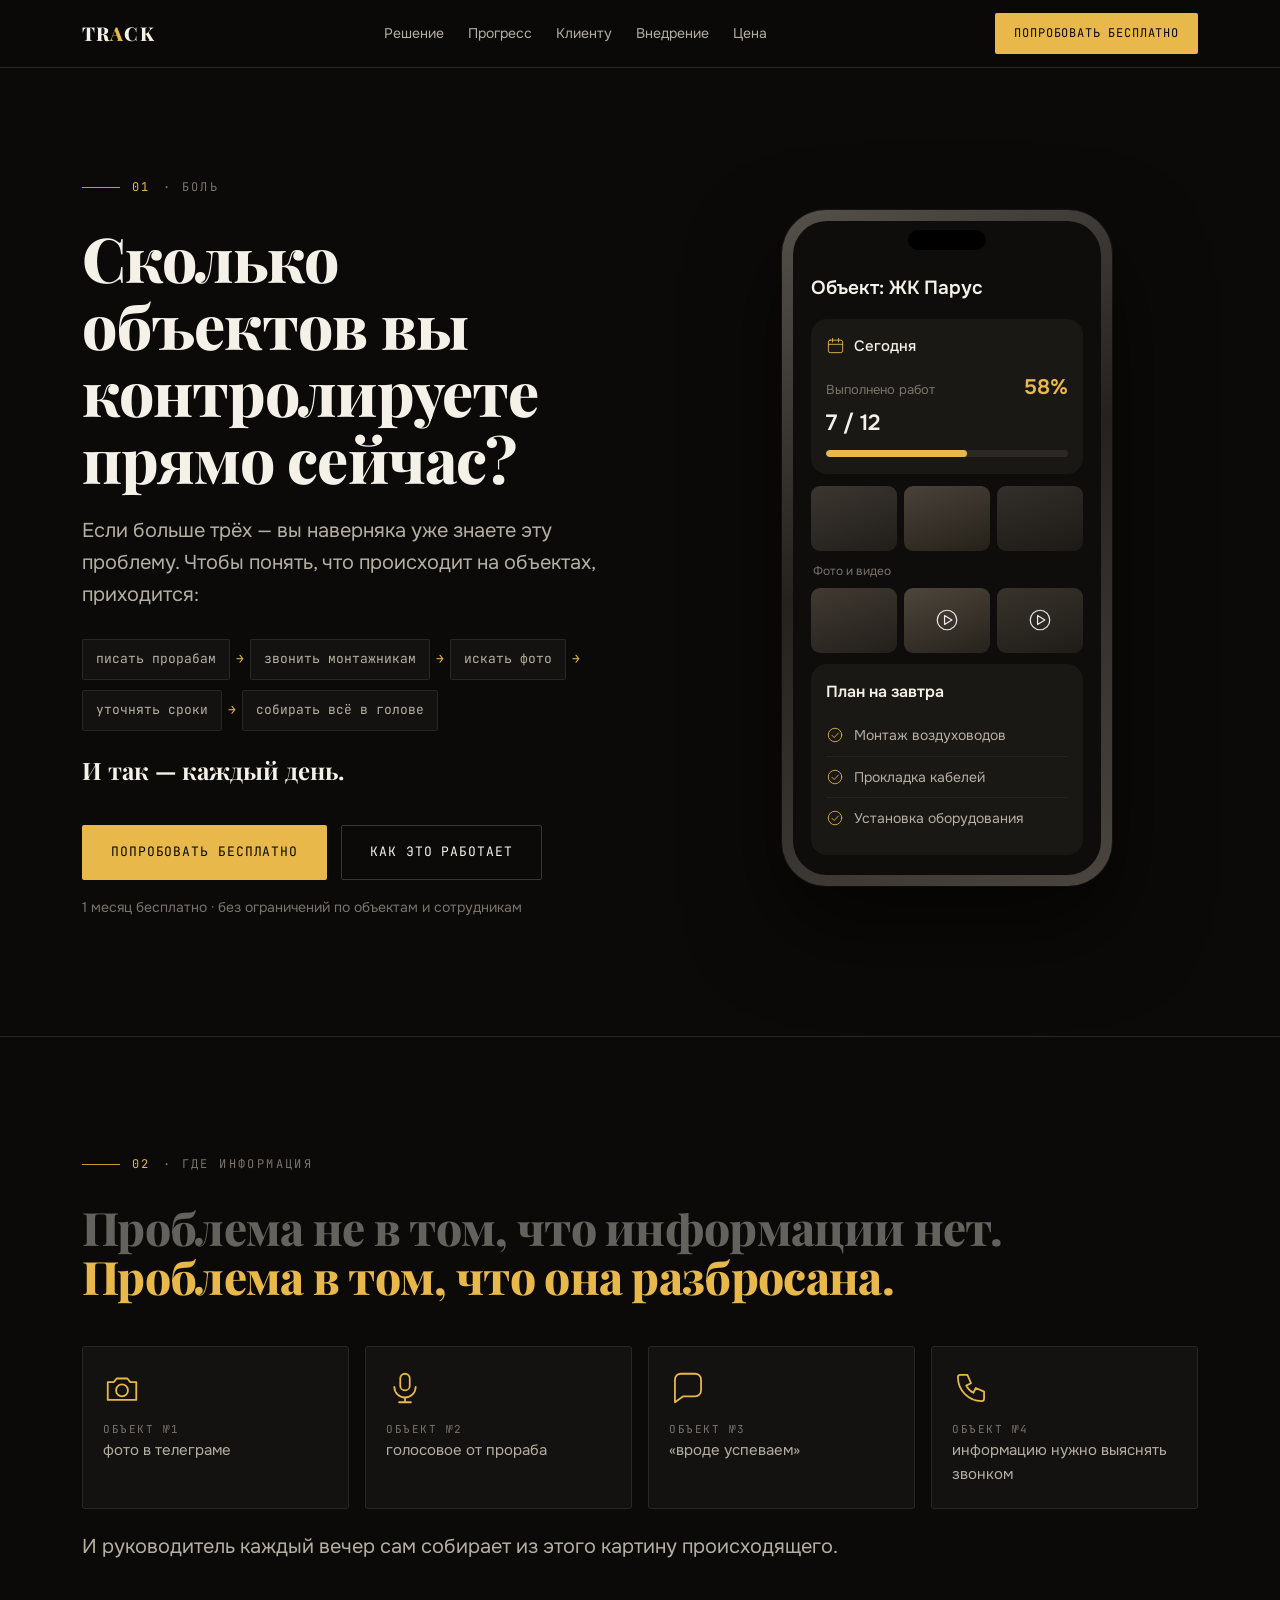
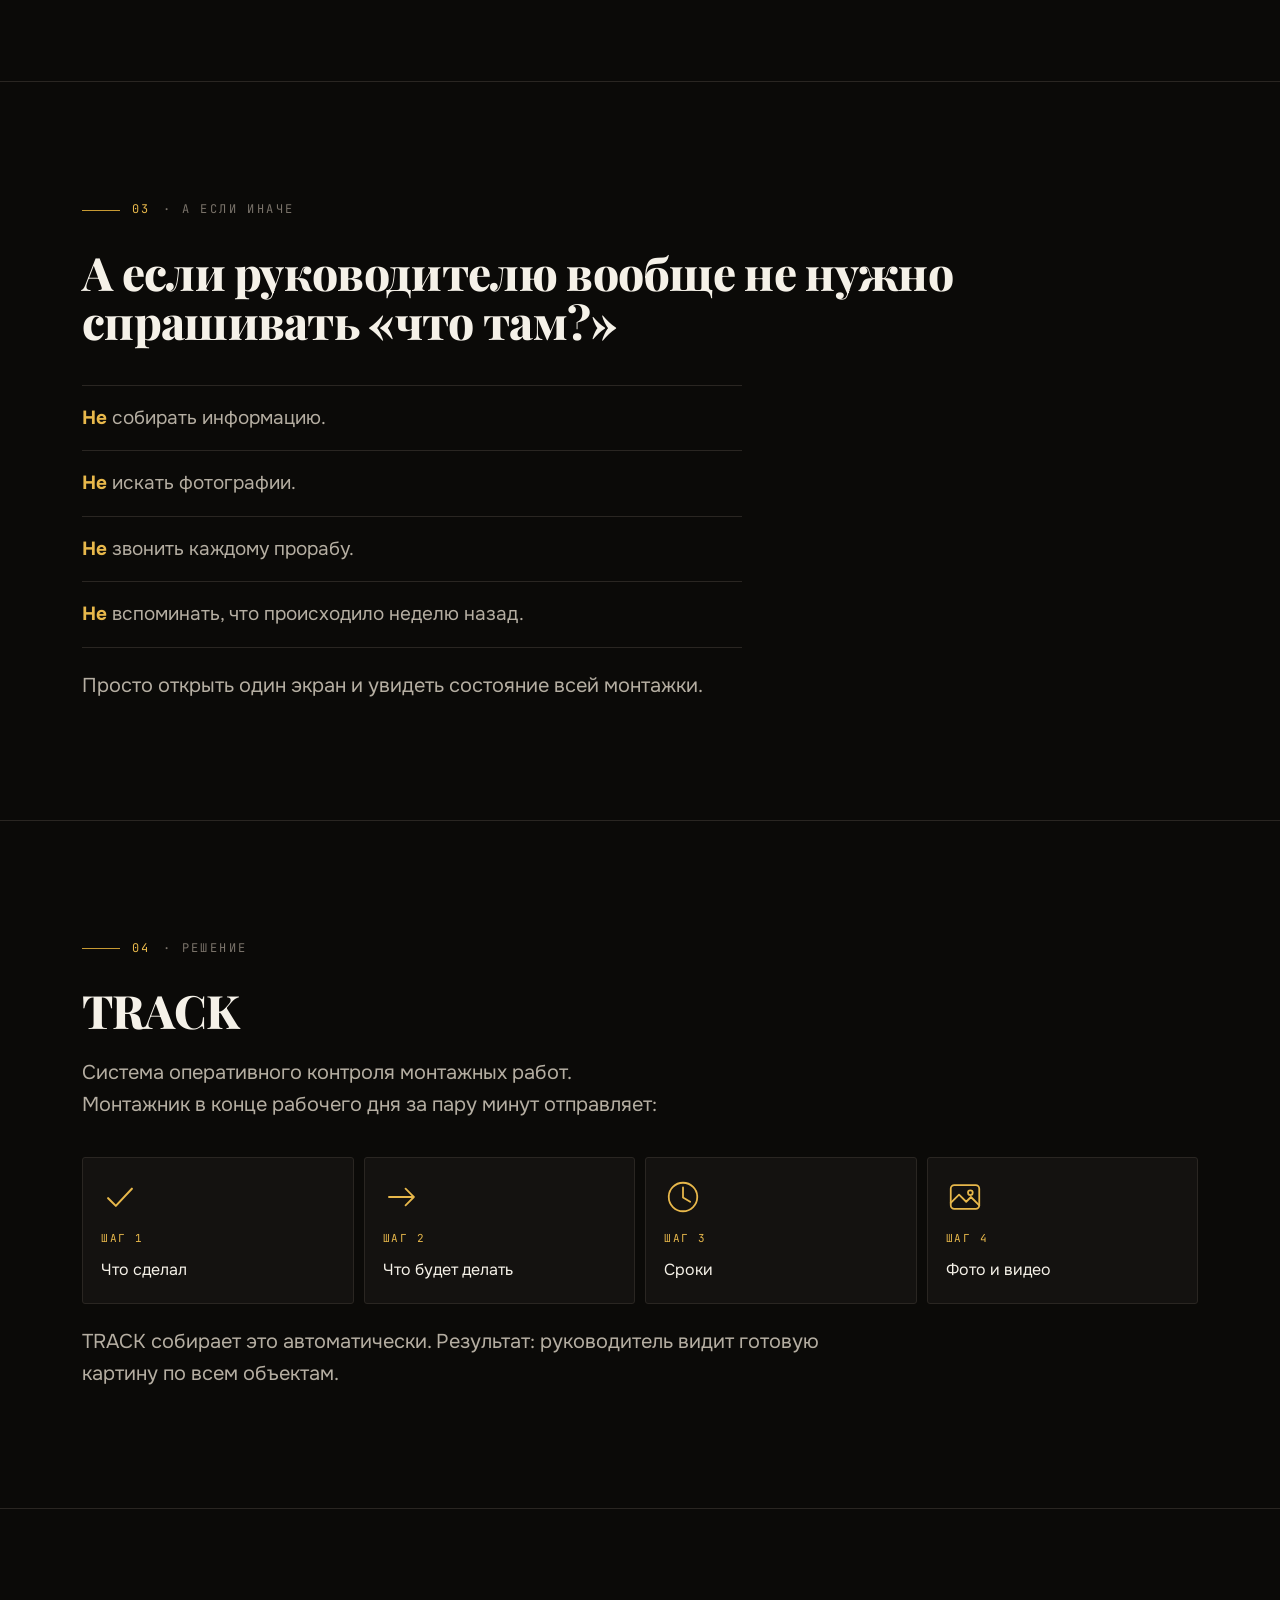
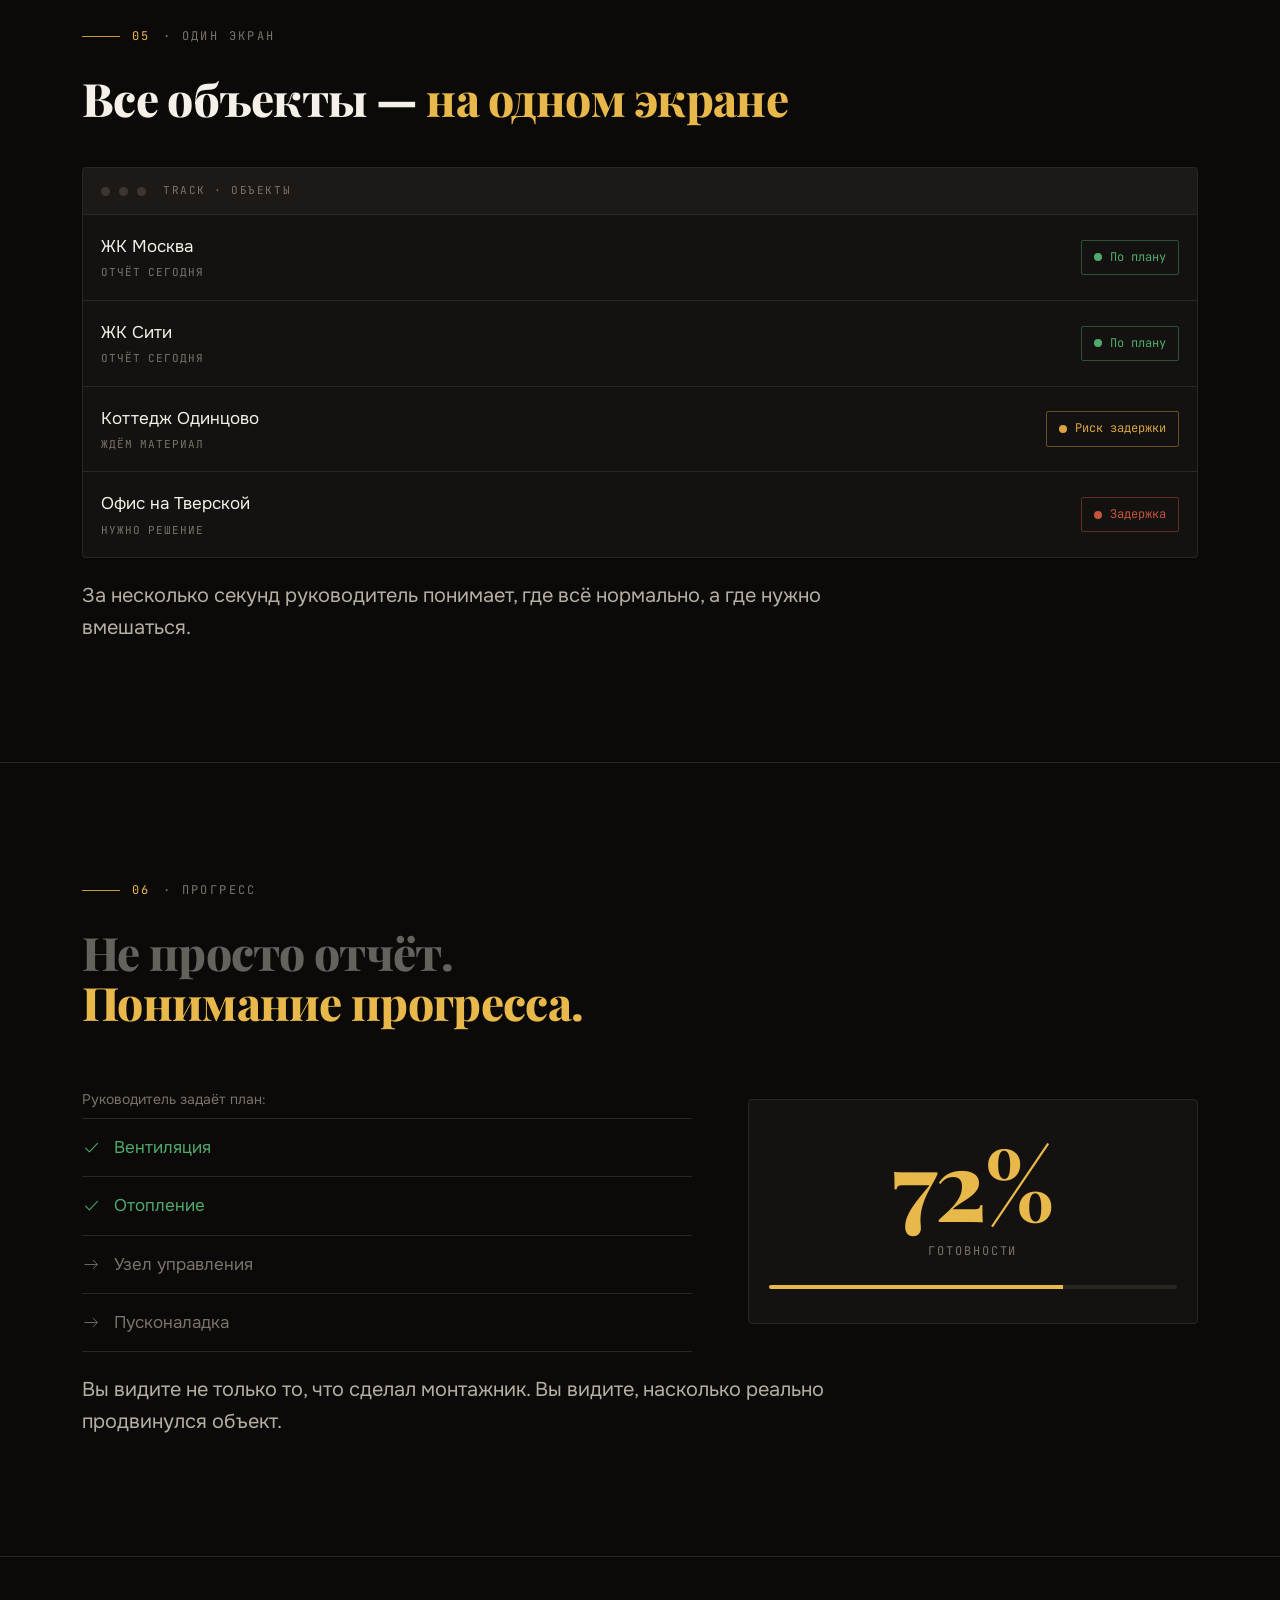
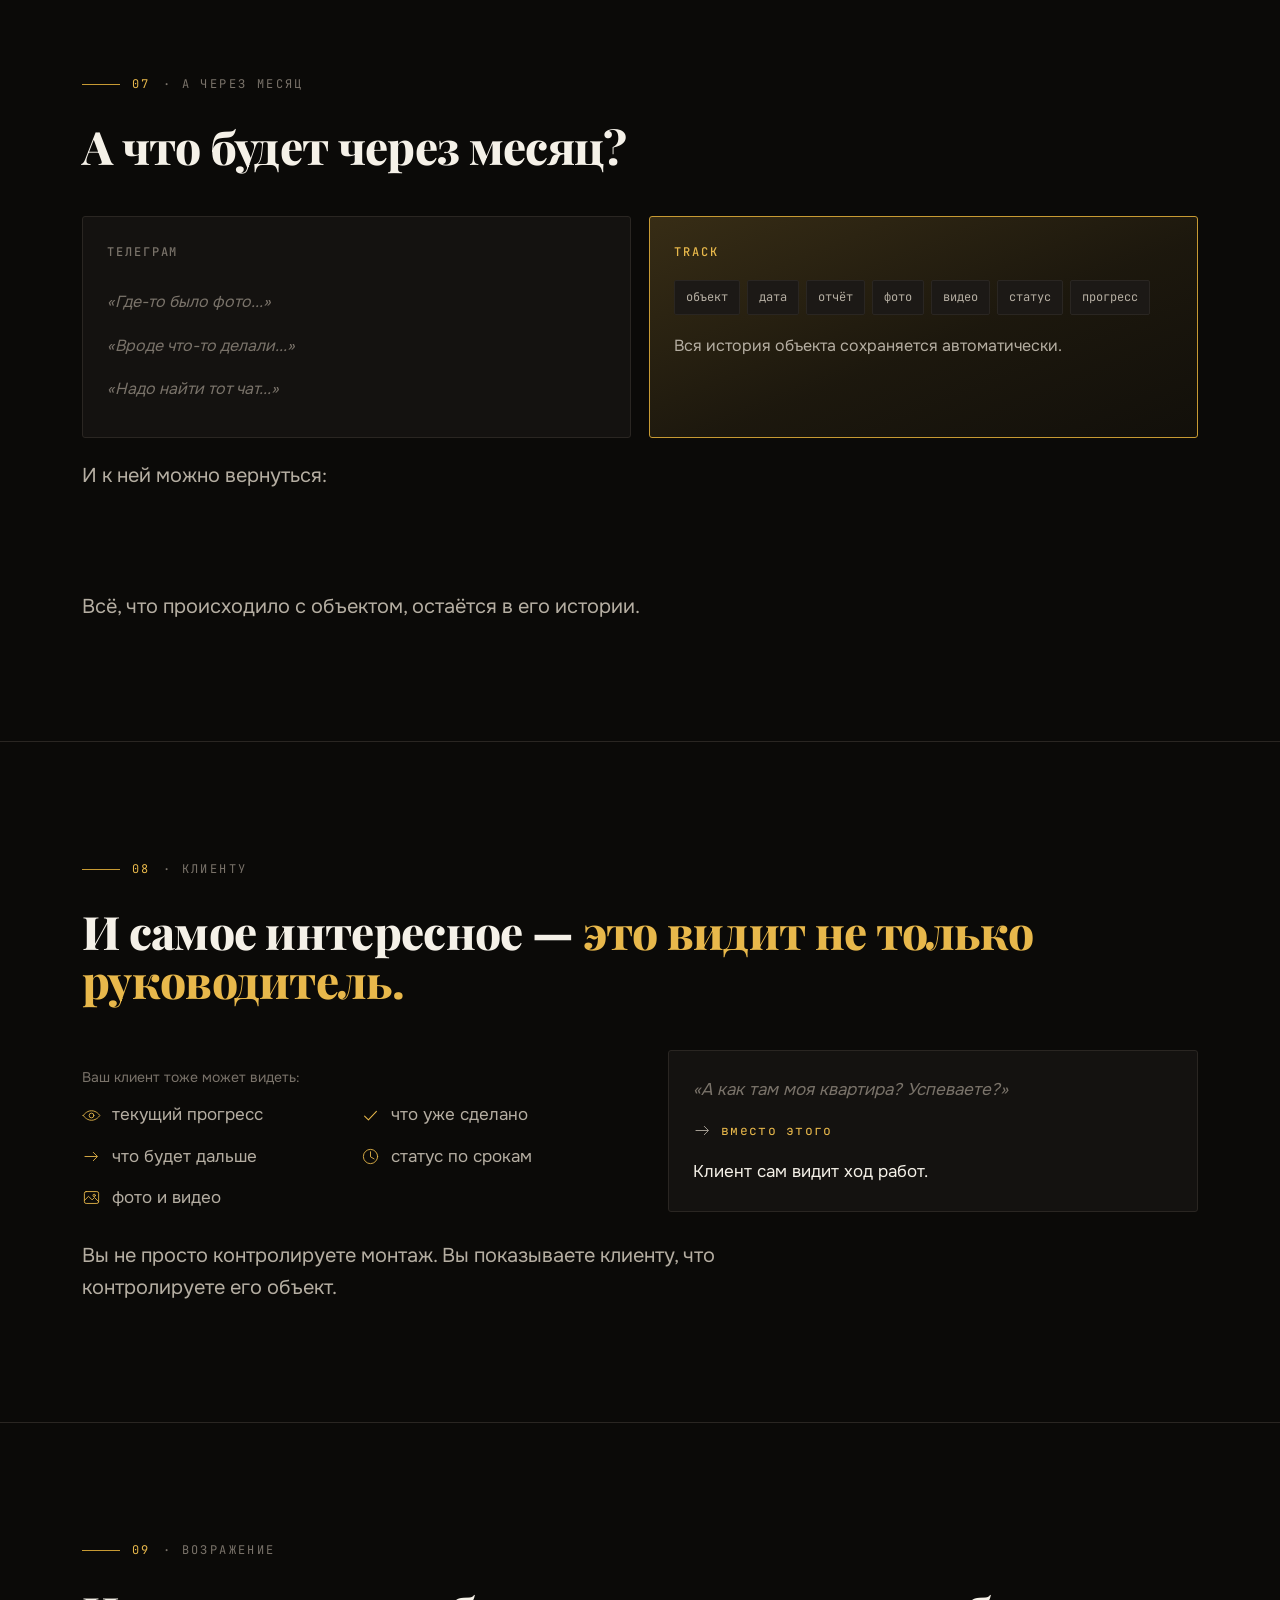
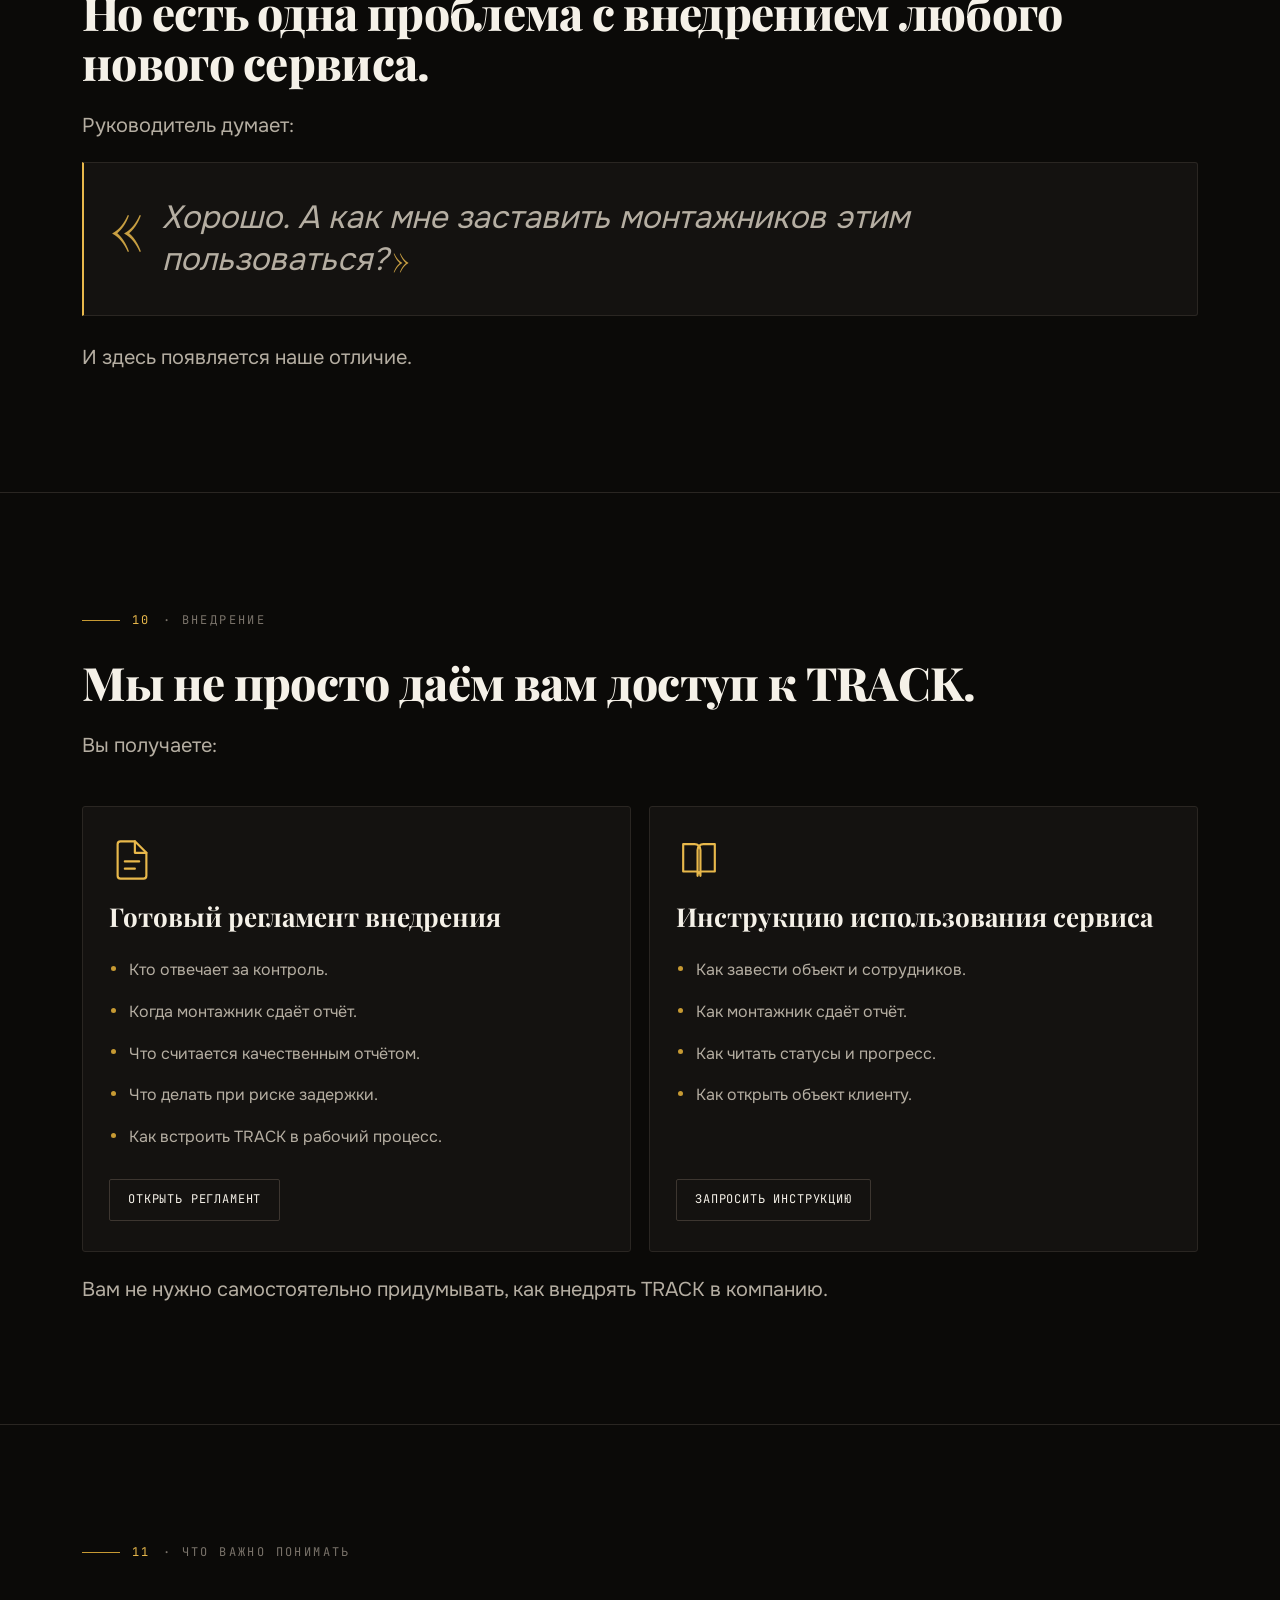
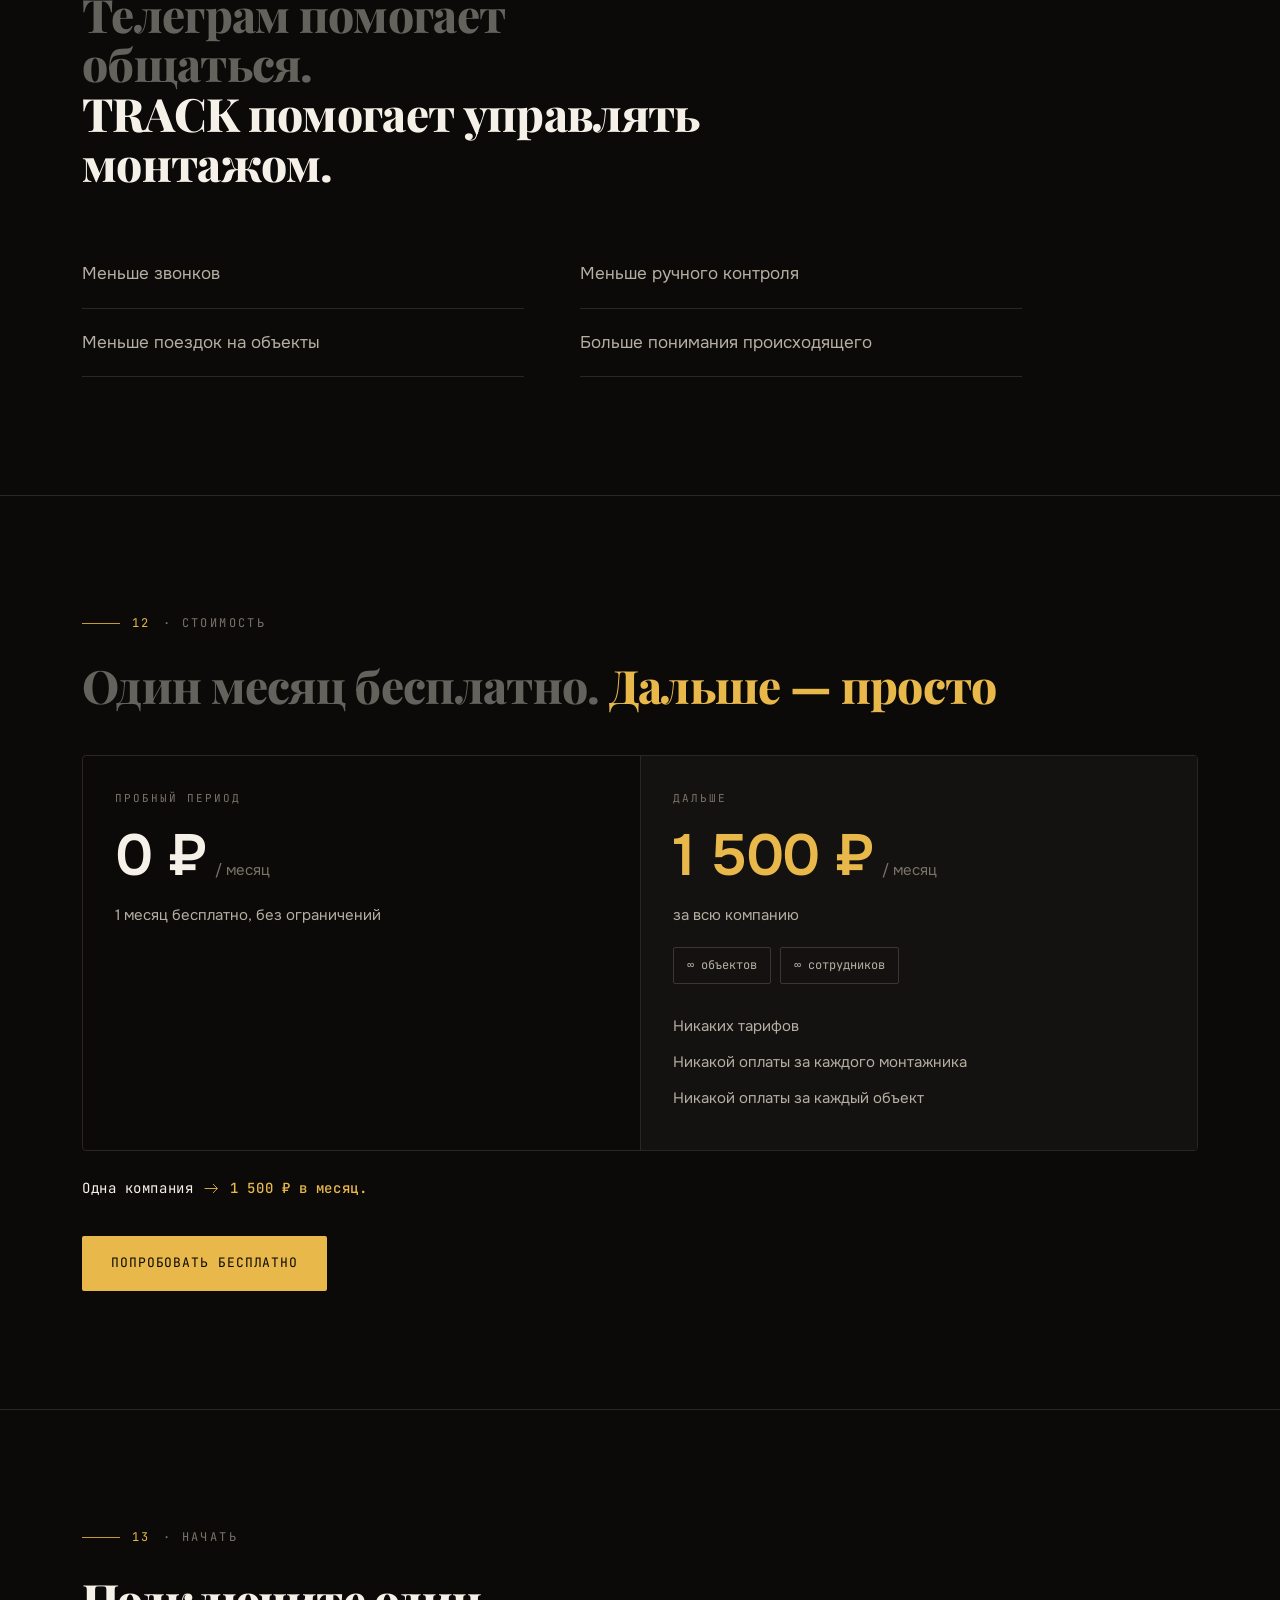
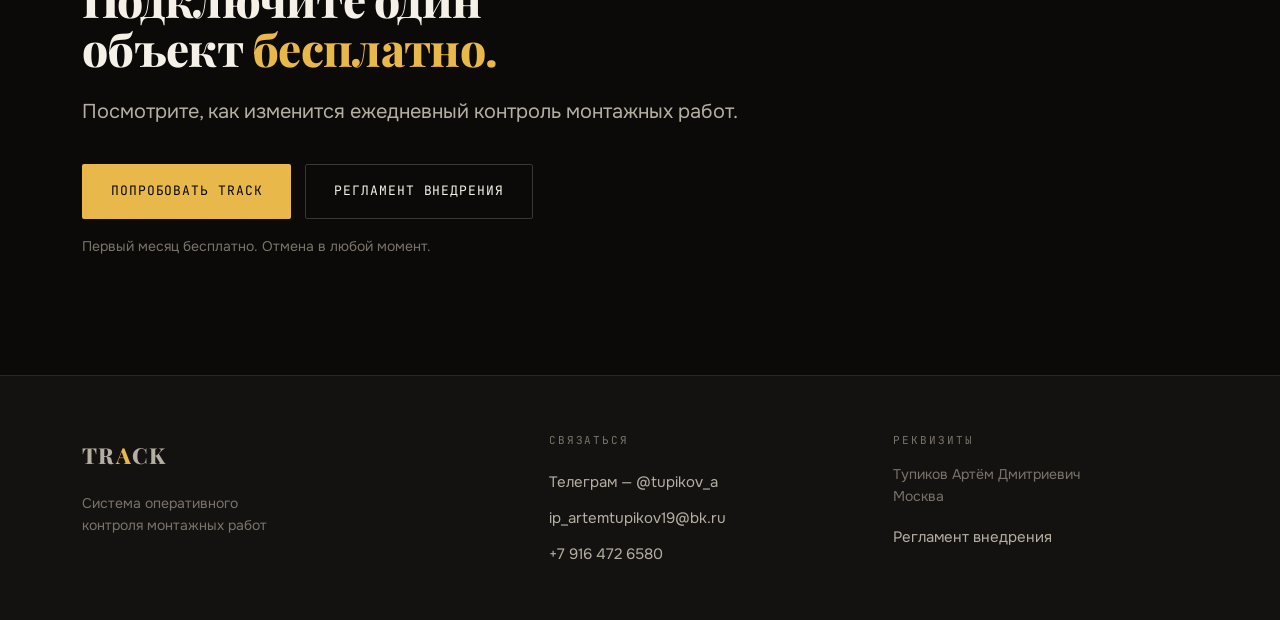
==== commit 53b59b6d: "Rework landing visuals and move regulations contents into a slide-out panel Regulations: - drop the " ====
--- a/index.html
+++ b/index.html
@@ -57,6 +57,8 @@
 .big-claim{font-size:clamp(19px,2.6vw,26px);line-height:1.4;max-width:24ch}
 .dim{color:var(--muted)}
 .gold{color:var(--gold)}
+/* приглушённая половина двухцветного заголовка — золотая должна доминировать */
+.soft{color:rgba(245,241,232,.38)}
 
 /* ---------- кнопки ---------- */
 .btn{
@@ -124,7 +126,7 @@
 }
 @media(max-width:520px){.scat{min-height:0;flex-direction:row;align-items:center;gap:14px;padding:16px}}
 .scat-n{font-family:var(--mono);font-size:11px;letter-spacing:.14em;color:var(--muted);text-transform:uppercase}
-.scat-i{font-size:26px;line-height:1}
+
 .scat p{color:var(--text-2);font-size:15px;margin-top:auto}
 @media(max-width:520px){.scat p{margin-top:0}}
 
@@ -135,7 +137,7 @@
   color:var(--text-2);font-size:clamp(16px,2vw,19px);
 }
 .nots li:first-child{border-top:1px solid var(--edge)}
-.nots li b{color:var(--text);font-weight:500}
+.nots li b{color:var(--gold);font-weight:700}
 
 /* ---------- экран 4: решение ---------- */
 .flow{display:flex;flex-wrap:wrap;gap:10px;align-items:stretch;margin-top:36px}
@@ -202,7 +204,10 @@
 .duo{display:grid;grid-template-columns:1fr 1fr;gap:18px;margin-top:44px}
 @media(max-width:760px){.duo{grid-template-columns:1fr}}
 .pane{background:var(--surface);border:1px solid var(--edge);border-radius:3px;padding:26px 24px}
-.pane--track{border-color:var(--gold-dim)}
+.pane--track{
+  border-color:var(--gold-dim);
+  background:linear-gradient(158deg,rgba(232,184,75,.20) 0%,rgba(232,184,75,.08) 55%,rgba(232,184,75,.03) 100%);
+}
 .pane h4{
   font-family:var(--mono);font-size:12px;letter-spacing:.16em;text-transform:uppercase;
   color:var(--muted);font-weight:500;margin-bottom:18px;
@@ -225,8 +230,12 @@
 /* ---------- экран 8: клиент ---------- */
 .client{display:grid;grid-template-columns:1fr 1fr;gap:56px;align-items:start;margin-top:44px}
 @media(max-width:860px){.client{grid-template-columns:1fr;gap:34px}}
-.sees{list-style:none}
-.sees li{position:relative;padding:11px 0 11px 30px;color:var(--text-2);font-size:17px}
+.sees{
+  list-style:none;display:grid;grid-template-columns:repeat(2,minmax(0,1fr));
+  column-gap:28px;margin-top:6px;
+}
+@media(max-width:560px){.sees{grid-template-columns:1fr}}
+.sees li{position:relative;color:var(--text-2);font-size:17px}
 .sees li::before{content:"✓";position:absolute;left:0;top:11px;color:var(--gold);font-family:var(--mono);font-size:14px}
 .swap{background:var(--surface);border:1px solid var(--edge);border-radius:3px;padding:26px 24px}
 .swap .was{color:var(--muted);font-style:italic;font-size:17px;line-height:1.5}
@@ -249,7 +258,7 @@
 
 /* ---------- экран 11: позиционирование (по макету) ---------- */
 .stance h2{max-width:22ch}
-.stance .muted-line{color:var(--muted)}
+
 .gains{
   display:grid;grid-template-columns:1fr 1fr;gap:0 56px;margin-top:52px;max-width:940px;
 }
@@ -295,15 +304,7 @@
 .final .lede{margin-left:0}
 
 /* ---------- подвал ---------- */
-.site-footer{border-top:1px solid var(--edge);background:var(--surface);padding:46px 0}
-.footer-in{
-  max-width:1180px;margin:0 auto;padding:0 var(--pad);
-  display:flex;flex-wrap:wrap;gap:20px;align-items:center;justify-content:space-between;
-}
-.footer-in p{color:var(--muted);font-size:14px}
-.footer-links{display:flex;flex-wrap:wrap;gap:22px}
-.footer-links a{color:var(--text-2);text-decoration:none;font-size:14px}
-.footer-links a:hover{color:var(--gold)}
+
 
 @media (prefers-reduced-motion:reduce){
   *{transition:none!important;animation:none!important}
@@ -318,17 +319,242 @@
   .chain b{align-self:center;transform:rotate(90deg);line-height:1}
 }
 @media(max-width:760px){
-  .footer-in{flex-direction:column;align-items:flex-start;gap:14px}
-  .footer-links{flex-direction:column;gap:0}
-  .footer-links a{display:block;padding:9px 0}
   .horizon span{flex:1 1 100%;text-align:center}
 }
+
+/* ============================================================
+   Иконки — единый набор, тонкий контур, скруглённые концы
+   ============================================================ */
+.ic{width:24px;height:24px;flex:none;display:block;color:var(--text-2)}
+.ic--sm{width:19px;height:19px}
+.ic--lg{width:38px;height:38px}
+.ic--xl{width:46px;height:46px}
+.ic--gold{color:var(--gold)}
+
+/* ============================================================
+   Экран 1 — текст слева, телефон справа
+   ============================================================ */
+.hero-grid{
+  display:grid;grid-template-columns:minmax(0,1.05fr) minmax(0,.95fr);
+  gap:60px;align-items:center;
+}
+@media(max-width:1080px){.hero-grid{grid-template-columns:1fr;gap:52px}}
+.hero h1{max-width:15ch}
+
+.hero-device{display:flex;justify-content:center;perspective:1400px}
+.phone{
+  width:min(330px,82vw);flex:none;border-radius:44px;padding:11px;
+  background:linear-gradient(150deg,#55504A 0%,#25221E 46%,#4A453F 100%);
+  box-shadow:0 40px 90px rgba(0,0,0,.6),0 0 0 1px rgba(255,255,255,.06);
+  transform:rotateY(-15deg) rotateX(4deg) rotate(2deg);
+  animation:float 7s ease-in-out infinite;
+}
+@media(max-width:1080px){.phone{transform:rotateY(-7deg) rotateX(2deg);animation:none}}
+@media(max-width:520px){.phone{transform:none;border-radius:38px;padding:9px}}
+@keyframes float{
+  0%,100%{transform:rotateY(-15deg) rotateX(4deg) rotate(2deg) translateY(0)}
+  50%    {transform:rotateY(-15deg) rotateX(4deg) rotate(2deg) translateY(-16px)}
+}
+.phone-screen{
+  background:#0E0D0B;border-radius:34px;padding:26px 18px 20px;
+  position:relative;overflow:hidden;
+}
+@media(max-width:520px){.phone-screen{border-radius:30px;padding:22px 15px 17px}}
+.phone-screen::before{
+  content:"";position:absolute;top:9px;left:50%;transform:translateX(-50%);
+  width:78px;height:20px;background:#000;border-radius:12px;
+}
+.ph-title{font-size:19px;font-weight:600;margin:26px 0 15px;color:var(--text)}
+.ph-card{background:#1A1815;border-radius:16px;padding:15px 15px 17px;margin-bottom:12px}
+.ph-today{display:flex;align-items:center;gap:9px;font-size:15px;font-weight:500;color:var(--text)}
+.ph-today .ic{width:19px;height:19px}
+.ph-metric{display:flex;align-items:baseline;justify-content:space-between;gap:10px;margin-top:13px}
+.ph-metric span{color:var(--muted);font-size:13px}
+.ph-pct{color:var(--gold);font-size:21px;font-weight:600}
+.ph-count{font-size:22px;font-weight:600;margin-top:2px;color:var(--text)}
+.ph-track{height:7px;background:#2C2823;border-radius:4px;margin-top:9px;overflow:hidden}
+.ph-fill{display:block;height:100%;width:58%;background:var(--gold);border-radius:4px}
+.ph-grid{display:grid;grid-template-columns:repeat(3,1fr);gap:7px;margin-bottom:11px}
+.ph-label{color:var(--muted);font-size:12px;margin:0 0 7px 2px}
+.tile{
+  position:relative;display:grid;place-items:center;
+  aspect-ratio:4/3;border-radius:9px;background:#242019;
+}
+.tile .ic{width:26px;height:26px;color:rgba(255,255,255,.9)}
+.tile--a{background:linear-gradient(160deg,#3B3630,#211E1A)}
+.tile--b{background:linear-gradient(160deg,#4A423A,#252119)}
+.tile--c{background:linear-gradient(160deg,#332F2A,#1D1A16)}
+.tile--d{background:linear-gradient(160deg,#413A32,#221F1B)}
+.tile--e{background:linear-gradient(160deg,#4E463C,#26221C)}
+.tile--f{background:linear-gradient(160deg,#38332C,#1F1C18)}
+.ph-plan{margin-top:2px;margin-bottom:0}
+.ph-h{font-size:16px;font-weight:600;margin-bottom:11px;color:var(--text)}
+.ph-task{
+  display:flex;align-items:center;gap:10px;padding:9px 0;font-size:14px;color:var(--text-2);
+  border-bottom:1px solid #262220;
+}
+.ph-task:last-child{border-bottom:0}
+.ph-task .ic{width:18px;height:18px}
+
+/* ============================================================
+   Правки блоков под новые иконки
+   ============================================================ */
+.scat{align-items:flex-start}
+.flow-step .ic{margin-bottom:14px}
+.card .ic--xl{margin-bottom:18px}
+.tag{display:inline-flex;align-items:center;gap:8px}
+.tag .dot{width:8px;height:8px;border-radius:50%;background:currentColor;flex:none}
+.stages li .ic{color:inherit}
+.stages .done .ic{color:var(--ok)}
+.stages .next .ic{color:var(--muted)}
+.sees li{display:flex;align-items:center;gap:11px;padding:7px 0}
+.sees li::before{content:none}
+.swap .arr{display:flex;align-items:center;gap:9px}
+.pane-note{margin-top:18px;color:var(--text-2);font-size:16px}
+.quote-big{
+  position:relative;margin:20px 0 26px;padding:34px 40px 34px 78px;max-width:none;
+  background:var(--surface);border:1px solid var(--edge);border-left:2px solid var(--gold);
+  border-radius:0 3px 3px 0;color:var(--text-2);font-style:italic;
+  font-size:clamp(20px,2.9vw,32px);line-height:1.32;
+}
+.quote-big::before,.quote-big::after{
+  font-family:var(--display);font-style:normal;color:var(--gold);line-height:1;
+}
+.quote-big::before{
+  content:"«";position:absolute;left:26px;top:26px;font-size:clamp(44px,6vw,68px);opacity:.85;
+}
+.quote-big::after{content:"»";margin-left:.12em;font-size:1.1em;vertical-align:-.06em;opacity:.85}
+@media(max-width:640px){
+  .quote-big{padding:26px 22px 26px 24px}
+  .quote-big::before{position:static;display:block;margin-bottom:2px;font-size:44px}
+}
+.price-sum{display:flex;align-items:center;gap:9px;flex-wrap:wrap}
+.price-sum .ic{color:var(--gold)}
+
+/* ============================================================
+   Анимации
+   ============================================================ */
+.site-header{transition:box-shadow .3s,background .3s}
+.site-header.scrolled{box-shadow:0 1px 24px rgba(0,0,0,.5)}
+
+.reveal{opacity:0;transform:translateY(22px);transition:opacity .7s ease,transform .7s cubic-bezier(.22,1,.36,1)}
+.reveal.in{opacity:1;transform:none}
+.stagger > *{opacity:0;transform:translateY(18px);transition:opacity .55s ease,transform .55s cubic-bezier(.22,1,.36,1)}
+.stagger.in > *{opacity:1;transform:none}
+.stagger.in > *:nth-child(1){transition-delay:.05s}
+.stagger.in > *:nth-child(2){transition-delay:.12s}
+.stagger.in > *:nth-child(3){transition-delay:.19s}
+.stagger.in > *:nth-child(4){transition-delay:.26s}
+.stagger.in > *:nth-child(5){transition-delay:.33s}
+.stagger.in > *:nth-child(6){transition-delay:.40s}
+.stagger.in > *:nth-child(7){transition-delay:.47s}
+
+/* полосы прогресса заполняются, когда доезжают до экрана */
+.dial .fill{width:0;transition:width 1.4s cubic-bezier(.22,1,.36,1) .15s}
+.dial.in .fill{width:72%}
+.ph-fill{width:0;transition:width 1.6s cubic-bezier(.22,1,.36,1) .5s}
+.phone.in .ph-fill{width:58%}
+
+/* отклик на наведение */
+.scat,.flow-step,.card,.pane,.dial{transition:transform .3s cubic-bezier(.22,1,.36,1),border-color .3s}
+.scat:hover,.flow-step:hover,.card:hover{transform:translateY(-4px);border-color:var(--edge-hi)}
+.row{transition:background .25s}
+.row:hover{background:rgba(232,184,75,.04)}
+.inf span,.horizon span,.trail span{transition:border-color .25s,color .25s}
+.horizon span:hover,.inf span:hover{border-color:var(--gold-dim);color:var(--gold)}
+.hdr-nav a{position:relative}
+.hdr-nav a::after{
+  content:"";position:absolute;left:0;right:0;bottom:-5px;height:1px;
+  background:var(--gold);transform:scaleX(0);transform-origin:left;transition:transform .28s;
+}
+.hdr-nav a:hover::after{transform:scaleX(1)}
+.ic{transition:transform .3s}
+.scat:hover .ic,.flow-step:hover .ic,.card:hover .ic{transform:translateY(-2px) scale(1.06)}
+
+@media (prefers-reduced-motion:reduce){
+  .reveal,.stagger > *{opacity:1!important;transform:none!important}
+  .dial .fill{width:72%!important}
+  .ph-fill{width:58%!important}
+  .phone{animation:none}
+}
+
+/* ============================================================
+   Подвал — логотип, контакты, реквизиты
+   ============================================================ */
+.site-footer{border-top:1px solid var(--edge);background:var(--surface);padding:56px 0 48px}
+.footer-in{
+  max-width:1180px;margin:0 auto;padding:0 var(--pad);
+  display:grid;grid-template-columns:1.4fr 1fr 1fr;gap:40px;align-items:start;
+}
+@media(max-width:860px){.footer-in{grid-template-columns:1fr 1fr;gap:34px}}
+@media(max-width:560px){.footer-in{grid-template-columns:1fr;gap:30px}}
+.footer-col{display:flex;flex-direction:column;align-items:flex-start}
+.footer-brand .brand{font-size:22px;margin-bottom:14px}
+.footer-col p{color:var(--muted);font-size:14px;line-height:1.55}
+.footer-k{
+  font-family:var(--mono);font-size:11px;letter-spacing:.18em;text-transform:uppercase;
+  color:var(--muted);margin-bottom:14px;
+}
+.footer-col a{
+  color:var(--text-2);text-decoration:none;font-size:15px;
+  padding:6px 0;transition:color .2s;
+}
+.footer-col a:hover{color:var(--gold)}
+.footer-col p + a{margin-top:12px}
 
 </style>
 </head>
 <body>
 
-<header class="site-header">
+<svg style="display:none" aria-hidden="true">
+  <symbol id="i-camera" viewBox="0 0 32 32" fill="none" stroke="currentColor" stroke-width="1.5" stroke-linecap="round" stroke-linejoin="round">
+    <path d="M4 11h5l2.5-3h9L23 11h5v15H4z"/><circle cx="16" cy="18" r="5"/>
+  </symbol>
+  <symbol id="i-mic" viewBox="0 0 32 32" fill="none" stroke="currentColor" stroke-width="1.5" stroke-linecap="round" stroke-linejoin="round">
+    <rect x="12" y="4" width="8" height="14" rx="4"/><path d="M7 15a9 9 0 0018 0M16 24v4M11 28h10"/>
+  </symbol>
+  <symbol id="i-chat" viewBox="0 0 32 32" fill="none" stroke="currentColor" stroke-width="1.5" stroke-linecap="round" stroke-linejoin="round">
+    <path d="M27 18a5 5 0 01-5 5H12l-7 5V9a5 5 0 015-5h12a5 5 0 015 5z"/>
+  </symbol>
+  <symbol id="i-phone" viewBox="0 0 32 32" fill="none" stroke="currentColor" stroke-width="1.5" stroke-linecap="round" stroke-linejoin="round">
+    <path d="M7 5h6l3 7-4 2a13 13 0 006 6l2-4 7 3v6a2 2 0 01-2 2C14 27 5 18 5 7a2 2 0 012-2z"/>
+  </symbol>
+  <symbol id="i-check" viewBox="0 0 32 32" fill="none" stroke="currentColor" stroke-width="1.7" stroke-linecap="round" stroke-linejoin="round">
+    <path d="M6 17l6.5 6.5L26 9"/>
+  </symbol>
+  <symbol id="i-check-c" viewBox="0 0 32 32" fill="none" stroke="currentColor" stroke-width="1.5" stroke-linecap="round" stroke-linejoin="round">
+    <circle cx="16" cy="16" r="12"/><path d="M10.5 16.5l4 4 7.5-8"/>
+  </symbol>
+  <symbol id="i-next" viewBox="0 0 32 32" fill="none" stroke="currentColor" stroke-width="1.5" stroke-linecap="round" stroke-linejoin="round">
+    <path d="M5 16h20M19 9l7 7-7 7"/>
+  </symbol>
+  <symbol id="i-clock" viewBox="0 0 32 32" fill="none" stroke="currentColor" stroke-width="1.5" stroke-linecap="round" stroke-linejoin="round">
+    <circle cx="16" cy="16" r="12"/><path d="M16 8v8.5l6 3.5"/>
+  </symbol>
+  <symbol id="i-media" viewBox="0 0 32 32" fill="none" stroke="currentColor" stroke-width="1.5" stroke-linecap="round" stroke-linejoin="round">
+    <rect x="4" y="6" width="24" height="20" rx="3"/><path d="M4 21l7-7 6 6 4-4 7 7"/><circle cx="20.5" cy="12.5" r="2"/>
+  </symbol>
+  <symbol id="i-calendar" viewBox="0 0 32 32" fill="none" stroke="currentColor" stroke-width="1.5" stroke-linecap="round" stroke-linejoin="round">
+    <rect x="4" y="7" width="24" height="21" rx="3"/><path d="M4 14h24M11 4v6M21 4v6"/>
+  </symbol>
+  <symbol id="i-play" viewBox="0 0 32 32" fill="none" stroke="currentColor" stroke-width="1.5" stroke-linejoin="round">
+    <circle cx="16" cy="16" r="12"/><path d="M13 10.5l9 5.5-9 5.5z"/>
+  </symbol>
+  <symbol id="i-doc" viewBox="0 0 32 32" fill="none" stroke="currentColor" stroke-width="1.5" stroke-linecap="round" stroke-linejoin="round">
+    <path d="M18 3H8a2 2 0 00-2 2v22a2 2 0 002 2h16a2 2 0 002-2V11z"/><path d="M18 3v8h8M11 17h10M11 22h7"/>
+  </symbol>
+  <symbol id="i-book" viewBox="0 0 32 32" fill="none" stroke="currentColor" stroke-width="1.5" stroke-linecap="round" stroke-linejoin="round">
+    <path d="M5 5h8a4 4 0 014 4v18a3 3 0 00-3-3H5z"/><path d="M27 5h-8a4 4 0 00-4 4v18a3 3 0 013-3h9z"/>
+  </symbol>
+  <symbol id="i-layers" viewBox="0 0 32 32" fill="none" stroke="currentColor" stroke-width="1.5" stroke-linecap="round" stroke-linejoin="round">
+    <path d="M16 4l12 6-12 6-12-6z"/><path d="M4 16l12 6 12-6M4 22l12 6 12-6"/>
+  </symbol>
+  <symbol id="i-eye" viewBox="0 0 32 32" fill="none" stroke="currentColor" stroke-width="1.5" stroke-linecap="round" stroke-linejoin="round">
+    <path d="M2 16s5-8 14-8 14 8 14 8-5 8-14 8S2 16 2 16z"/><circle cx="16" cy="16" r="4"/>
+  </symbol>
+</svg>
+
+<header class="site-header" id="hdr">
   <div class="hdr-in">
     <a href="#top" class="brand">TR<em>A</em>CK</a>
     <nav class="hdr-nav">
@@ -338,7 +564,7 @@
       <a href="#s10">Внедрение</a>
       <a href="#s12">Цена</a>
     </nav>
-    <a href="https://t.me/tupikov_a" target="_blank" rel="noopener" class="btn btn--sm">Написать в Telegram</a>
+    <a href="https://t.me/tupikov_a" target="_blank" rel="noopener" class="btn btn--sm">Попробовать бесплатно</a>
   </div>
 </header>
 
@@ -346,23 +572,58 @@
 
 <!-- 01 — боль -->
 <section class="hero">
-  <div class="wrap">
-    <div class="eyebrow">01 <i>· боль</i></div>
-    <h1>Сколько объектов вы контролируете прямо сейчас?</h1>
-    <p class="lede">Если больше трёх — вы наверняка уже знаете эту проблему. Чтобы понять, что происходит на объектах, приходится:</p>
-    <div class="chain">
-      <span>писать прорабам</span><b>→</b>
-      <span>звонить монтажникам</span><b>→</b>
-      <span>искать фото</span><b>→</b>
-      <span>уточнять сроки</span><b>→</b>
-      <span>собирать всё в голове</span>
-    </div>
-    <p class="hero-loop">И так — каждый день.</p>
-    <div class="cta-row">
-      <a href="https://t.me/tupikov_a" target="_blank" rel="noopener" class="btn">Попробовать бесплатно</a>
-      <a href="#s4" class="btn btn--ghost">Как это работает</a>
-    </div>
-    <p class="note">1 месяц бесплатно · без ограничений по объектам и сотрудникам</p>
+  <div class="wrap hero-grid">
+    <div class="hero-copy">
+      <div class="eyebrow">01 <i>· боль</i></div>
+      <h1>Сколько объектов вы контролируете прямо сейчас?</h1>
+      <p class="lede">Если больше трёх — вы наверняка уже знаете эту проблему. Чтобы понять, что происходит на объектах, приходится:</p>
+      <div class="chain">
+        <span>писать прорабам</span><b>→</b>
+        <span>звонить монтажникам</span><b>→</b>
+        <span>искать фото</span><b>→</b>
+        <span>уточнять сроки</span><b>→</b>
+        <span>собирать всё в голове</span>
+      </div>
+      <p class="hero-loop">И так — каждый день.</p>
+      <div class="cta-row">
+        <a href="https://t.me/tupikov_a" target="_blank" rel="noopener" class="btn">Попробовать бесплатно</a>
+        <a href="#s4" class="btn btn--ghost">Как это работает</a>
+      </div>
+      <p class="note">1 месяц бесплатно · без ограничений по объектам и сотрудникам</p>
+    </div>
+
+    <div class="hero-device">
+      <div class="phone">
+        <div class="phone-screen">
+          <div class="ph-title">Объект: ЖК Парус</div>
+
+          <div class="ph-card">
+            <div class="ph-today"><svg class="ic ic--gold"><use href="#i-calendar"></use></svg>Сегодня</div>
+            <div class="ph-metric"><span>Выполнено работ</span><b class="ph-pct" data-count="58">58%</b></div>
+            <div class="ph-count">7 / 12</div>
+            <div class="ph-track"><span class="ph-fill"></span></div>
+          </div>
+
+          <div class="ph-grid">
+            <i class="tile tile--a"></i><i class="tile tile--b"></i><i class="tile tile--c"></i>
+          </div>
+
+          <div class="ph-label">Фото и видео</div>
+          <div class="ph-grid">
+            <i class="tile tile--d"></i>
+            <i class="tile tile--e"><svg class="ic"><use href="#i-play"></use></svg></i>
+            <i class="tile tile--f"><svg class="ic"><use href="#i-play"></use></svg></i>
+          </div>
+
+          <div class="ph-card ph-plan">
+            <div class="ph-h">План на завтра</div>
+            <div class="ph-task"><svg class="ic ic--gold"><use href="#i-check-c"></use></svg>Монтаж воздуховодов</div>
+            <div class="ph-task"><svg class="ic ic--gold"><use href="#i-check-c"></use></svg>Прокладка кабелей</div>
+            <div class="ph-task"><svg class="ic ic--gold"><use href="#i-check-c"></use></svg>Установка оборудования</div>
+          </div>
+        </div>
+      </div>
+    </div>
   </div>
 </section>
 
@@ -372,12 +633,12 @@
 <section id="s2">
   <div class="wrap">
     <div class="eyebrow">02 <i>· где информация</i></div>
-    <h2>Проблема не в том, что информации нет.<br><span class="gold">Проблема в том, что она разбросана.</span></h2>
-    <div class="scatter">
-      <div class="scat"><div class="scat-i">📸</div><div><div class="scat-n">Объект №1</div><p>фото в Telegram</p></div></div>
-      <div class="scat"><div class="scat-i">🎙</div><div><div class="scat-n">Объект №2</div><p>голосовое от прораба</p></div></div>
-      <div class="scat"><div class="scat-i">💬</div><div><div class="scat-n">Объект №3</div><p>«вроде успеваем»</p></div></div>
-      <div class="scat"><div class="scat-i">📞</div><div><div class="scat-n">Объект №4</div><p>информацию нужно выяснять звонком</p></div></div>
+    <h2><span class="soft">Проблема не в том, что информации нет.</span><br><span class="gold">Проблема в том, что она разбросана.</span></h2>
+    <div class="scatter stagger">
+      <div class="scat"><svg class="ic ic--lg ic--gold"><use href="#i-camera"></use></svg><div><div class="scat-n">Объект №1</div><p>фото в телеграме</p></div></div>
+      <div class="scat"><svg class="ic ic--lg ic--gold"><use href="#i-mic"></use></svg><div><div class="scat-n">Объект №2</div><p>голосовое от прораба</p></div></div>
+      <div class="scat"><svg class="ic ic--lg ic--gold"><use href="#i-chat"></use></svg><div><div class="scat-n">Объект №3</div><p>«вроде успеваем»</p></div></div>
+      <div class="scat"><svg class="ic ic--lg ic--gold"><use href="#i-phone"></use></svg><div><div class="scat-n">Объект №4</div><p>информацию нужно выяснять звонком</p></div></div>
     </div>
     <p class="lede">И руководитель каждый вечер сам собирает из этого картину происходящего.</p>
   </div>
@@ -390,7 +651,7 @@
   <div class="wrap">
     <div class="eyebrow">03 <i>· а если иначе</i></div>
     <h2>А если руководителю вообще не нужно спрашивать «что там?»</h2>
-    <ul class="nots">
+    <ul class="nots stagger">
       <li><b>Не</b> собирать информацию.</li>
       <li><b>Не</b> искать фотографии.</li>
       <li><b>Не</b> звонить каждому прорабу.</li>
@@ -408,11 +669,11 @@
     <div class="eyebrow">04 <i>· решение</i></div>
     <h2>TRACK</h2>
     <p class="lede">Система оперативного контроля монтажных работ.<br>Монтажник в конце рабочего дня за пару минут отправляет:</p>
-    <div class="flow">
-      <div class="flow-step"><div class="k">Шаг 1</div><div class="v">Что сделал</div></div>
-      <div class="flow-step"><div class="k">Шаг 2</div><div class="v">Что будет делать</div></div>
-      <div class="flow-step"><div class="k">Шаг 3</div><div class="v">Сроки</div></div>
-      <div class="flow-step"><div class="k">Шаг 4</div><div class="v">Фото / видео</div></div>
+    <div class="flow stagger">
+      <div class="flow-step"><svg class="ic ic--lg ic--gold"><use href="#i-check"></use></svg><div class="k">Шаг 1</div><div class="v">Что сделал</div></div>
+      <div class="flow-step"><svg class="ic ic--lg ic--gold"><use href="#i-next"></use></svg><div class="k">Шаг 2</div><div class="v">Что будет делать</div></div>
+      <div class="flow-step"><svg class="ic ic--lg ic--gold"><use href="#i-clock"></use></svg><div class="k">Шаг 3</div><div class="v">Сроки</div></div>
+      <div class="flow-step"><svg class="ic ic--lg ic--gold"><use href="#i-media"></use></svg><div class="k">Шаг 4</div><div class="v">Фото и видео</div></div>
     </div>
     <p class="lede">TRACK собирает это автоматически. Результат: руководитель видит готовую картину по всем объектам.</p>
   </div>
@@ -424,13 +685,13 @@
 <section id="s5">
   <div class="wrap">
     <div class="eyebrow">05 <i>· один экран</i></div>
-    <h2>Все объекты — на одном экране</h2>
-    <div class="board">
+    <h2>Все объекты — <span class="gold">на одном экране</span></h2>
+    <div class="board stagger">
       <div class="board-bar"><i></i><i></i><i></i><span>TRACK · объекты</span></div>
-      <div class="row"><div><div class="row-name">ЖК Москва</div><div class="row-sub">отчёт сегодня</div></div><div class="tag tag--ok">🟢 По плану</div></div>
-      <div class="row"><div><div class="row-name">ЖК Сити</div><div class="row-sub">отчёт сегодня</div></div><div class="tag tag--ok">🟢 По плану</div></div>
-      <div class="row"><div><div class="row-name">Коттедж Одинцово</div><div class="row-sub">ждём материал</div></div><div class="tag tag--warn">🟡 Риск задержки</div></div>
-      <div class="row"><div><div class="row-name">Офис на Тверской</div><div class="row-sub">нужно решение</div></div><div class="tag tag--late">🔴 Задержка</div></div>
+      <div class="row"><div><div class="row-name">ЖК Москва</div><div class="row-sub">отчёт сегодня</div></div><div class="tag tag--ok"><i class="dot"></i>По плану</div></div>
+      <div class="row"><div><div class="row-name">ЖК Сити</div><div class="row-sub">отчёт сегодня</div></div><div class="tag tag--ok"><i class="dot"></i>По плану</div></div>
+      <div class="row"><div><div class="row-name">Коттедж Одинцово</div><div class="row-sub">ждём материал</div></div><div class="tag tag--warn"><i class="dot"></i>Риск задержки</div></div>
+      <div class="row"><div><div class="row-name">Офис на Тверской</div><div class="row-sub">нужно решение</div></div><div class="tag tag--late"><i class="dot"></i>Задержка</div></div>
     </div>
     <p class="lede">За несколько секунд руководитель понимает, где всё нормально, а где нужно вмешаться.</p>
   </div>
@@ -442,19 +703,19 @@
 <section id="s6">
   <div class="wrap">
     <div class="eyebrow">06 <i>· прогресс</i></div>
-    <h2>Не просто отчёт.<br><span class="gold">Понимание прогресса.</span></h2>
+    <h2><span class="soft">Не просто отчёт.</span><br><span class="gold">Понимание прогресса.</span></h2>
     <div class="prog">
       <div>
         <p class="note" style="margin-bottom:8px">Руководитель задаёт план:</p>
-        <ul class="stages">
-          <li class="done"><span class="mark">✓</span>Вентиляция</li>
-          <li class="done"><span class="mark">✓</span>Отопление</li>
-          <li class="next"><span class="mark">→</span>Узел управления</li>
-          <li class="next"><span class="mark">→</span>Пусконаладка</li>
+        <ul class="stages stagger">
+          <li class="done"><svg class="ic ic--sm"><use href="#i-check"></use></svg>Вентиляция</li>
+          <li class="done"><svg class="ic ic--sm"><use href="#i-check"></use></svg>Отопление</li>
+          <li class="next"><svg class="ic ic--sm"><use href="#i-next"></use></svg>Узел управления</li>
+          <li class="next"><svg class="ic ic--sm"><use href="#i-next"></use></svg>Пусконаладка</li>
         </ul>
       </div>
       <div class="dial">
-        <div class="num">72<span style="font-size:.42em">%</span></div>
+        <div class="num"><span data-count="72">72</span><span class="pc">%</span></div>
         <div class="cap">готовности</div>
         <div class="track"><span class="fill"></span></div>
       </div>
@@ -472,7 +733,7 @@
     <h2>А что будет через месяц?</h2>
     <div class="duo">
       <div class="pane pane--tg">
-        <h4>Telegram</h4>
+        <h4>Телеграм</h4>
         <ul>
           <li>«Где-то было фото...»</li>
           <li>«Вроде что-то делали...»</li>
@@ -484,11 +745,11 @@
         <div class="trail">
           <span>объект</span><span>дата</span><span>отчёт</span><span>фото</span><span>видео</span><span>статус</span><span>прогресс</span>
         </div>
-        <p style="margin-top:18px;color:var(--text-2);font-size:16px">Вся история объекта сохраняется автоматически.</p>
+        <p class="pane-note">Вся история объекта сохраняется автоматически.</p>
       </div>
     </div>
     <p class="lede">И к ней можно вернуться:</p>
-    <div class="horizon"><span>через месяц</span><span>через полгода</span><span>через год</span></div>
+    <div class="horizon stagger"><span>через месяц</span><span>через полгода</span><span>через год</span></div>
     <p class="lede">Всё, что происходило с объектом, остаётся в его истории.</p>
   </div>
 </section>
@@ -499,21 +760,21 @@
 <section id="s8">
   <div class="wrap">
     <div class="eyebrow">08 <i>· клиенту</i></div>
-    <h2>И самое интересное — это видит не только руководитель.</h2>
+    <h2>И самое интересное — <span class="gold">это видит не только руководитель.</span></h2>
     <div class="client">
       <div>
         <p class="note" style="margin-bottom:6px">Ваш клиент тоже может видеть:</p>
-        <ul class="sees">
-          <li>текущий прогресс</li>
-          <li>что уже сделано</li>
-          <li>что будет дальше</li>
-          <li>статус по срокам</li>
-          <li>фото и видео</li>
+        <ul class="sees stagger">
+          <li><svg class="ic ic--sm ic--gold"><use href="#i-eye"></use></svg>текущий прогресс</li>
+          <li><svg class="ic ic--sm ic--gold"><use href="#i-check"></use></svg>что уже сделано</li>
+          <li><svg class="ic ic--sm ic--gold"><use href="#i-next"></use></svg>что будет дальше</li>
+          <li><svg class="ic ic--sm ic--gold"><use href="#i-clock"></use></svg>статус по срокам</li>
+          <li><svg class="ic ic--sm ic--gold"><use href="#i-media"></use></svg>фото и видео</li>
         </ul>
       </div>
       <div class="swap">
         <p class="was">«А как там моя квартира? Успеваете?»</p>
-        <div class="arr">вместо этого →</div>
+        <div class="arr"><svg class="ic ic--sm"><use href="#i-next"></use></svg>вместо этого</div>
         <p class="now">Клиент сам видит ход работ.</p>
       </div>
     </div>
@@ -529,7 +790,7 @@
     <div class="eyebrow">09 <i>· возражение</i></div>
     <h2>Но есть одна проблема с внедрением любого нового сервиса.</h2>
     <p class="lede">Руководитель думает:</p>
-    <p class="big-claim dim" style="margin-top:14px;font-style:italic">«Хорошо. А как мне заставить монтажников этим пользоваться?»</p>
+    <blockquote class="quote-big">Хорошо. А как мне заставить монтажников этим пользоваться?</blockquote>
     <p class="lede">И здесь появляется наше отличие.</p>
   </div>
 </section>
@@ -542,8 +803,9 @@
     <div class="eyebrow">10 <i>· внедрение</i></div>
     <h2>Мы не просто даём вам доступ к TRACK.</h2>
     <p class="lede">Вы получаете:</p>
-    <div class="kit">
+    <div class="kit stagger">
       <div class="card">
+        <svg class="ic ic--xl ic--gold"><use href="#i-doc"></use></svg>
         <h3>Готовый регламент внедрения</h3>
         <ul>
           <li>Кто отвечает за контроль.</li>
@@ -555,6 +817,7 @@
         <a href="regulations/" class="btn btn--ghost btn--sm">Открыть регламент</a>
       </div>
       <div class="card">
+        <svg class="ic ic--xl ic--gold"><use href="#i-book"></use></svg>
         <h3>Инструкцию использования сервиса</h3>
         <ul>
           <li>Как завести объект и сотрудников.</li>
@@ -575,8 +838,8 @@
 <section id="s11" class="stance">
   <div class="wrap">
     <div class="eyebrow">11 <i>· что важно понимать</i></div>
-    <h2><span class="muted-line">Telegram помогает общаться.</span><br>TRACK помогает управлять монтажом.</h2>
-    <div class="gains">
+    <h2><span class="soft">Телеграм помогает общаться.</span><br>TRACK помогает управлять монтажом.</h2>
+    <div class="gains stagger">
       <div>Меньше звонков</div>
       <div>Меньше ручного контроля</div>
       <div>Меньше поездок на объекты</div>
@@ -591,7 +854,7 @@
 <section id="s12">
   <div class="wrap">
     <div class="eyebrow">12 <i>· стоимость</i></div>
-    <h2>Один месяц бесплатно. Дальше — просто</h2>
+    <h2><span class="soft">Один месяц бесплатно.</span> <span class="gold">Дальше — просто</span></h2>
     <div class="price">
       <div class="price-col">
         <div class="price-k">пробный период</div>
@@ -610,7 +873,7 @@
         </ul>
       </div>
     </div>
-    <p class="price-sum">Одна компания → <b>1 500 ₽ в месяц.</b></p>
+    <p class="price-sum">Одна компания <svg class="ic ic--sm"><use href="#i-next"></use></svg> <b>1 500 ₽ в месяц.</b></p>
     <div class="cta-row">
       <a href="https://t.me/tupikov_a" target="_blank" rel="noopener" class="btn">Попробовать бесплатно</a>
     </div>
@@ -623,7 +886,7 @@
 <section id="s13" class="final">
   <div class="wrap">
     <div class="eyebrow">13 <i>· начать</i></div>
-    <h2>Подключите один объект бесплатно.</h2>
+    <h2>Подключите один объект <span class="gold">бесплатно.</span></h2>
     <p class="lede">Посмотрите, как изменится ежедневный контроль монтажных работ.</p>
     <div class="cta-row">
       <a href="https://t.me/tupikov_a" target="_blank" rel="noopener" class="btn">Попробовать TRACK</a>
@@ -637,14 +900,83 @@
 
 <footer class="site-footer">
   <div class="footer-in">
-    <p>TRACK — система оперативного контроля монтажных работ</p>
-    <nav class="footer-links">
+
+    <div class="footer-col footer-brand">
+      <a href="#top" class="brand">TR<em>A</em>CK</a>
+      <p>Система оперативного<br>контроля монтажных работ</p>
+    </div>
+
+    <div class="footer-col">
+      <div class="footer-k">Связаться</div>
+      <a href="https://t.me/tupikov_a" target="_blank" rel="noopener">Телеграм — @tupikov_a</a>
+      <a href="mailto:ip_artemtupikov19@bk.ru">ip_artemtupikov19@bk.ru</a>
+      <a href="tel:+79164726580">+7 916 472 6580</a>
+    </div>
+
+    <div class="footer-col">
+      <div class="footer-k">Реквизиты</div>
+      <p>Тупиков Артём Дмитриевич</p>
+      <p>Москва</p>
       <a href="regulations/">Регламент внедрения</a>
-      <a href="https://t.me/tupikov_a" target="_blank" rel="noopener">Написать в Telegram</a>
-    </nav>
+    </div>
+
   </div>
 </footer>
 
 
+<script>
+(function(){
+  var reduce = window.matchMedia('(prefers-reduced-motion: reduce)').matches;
+
+  /* ---- тень у шапки при прокрутке ---- */
+  var hdr = document.getElementById('hdr');
+  function onScroll(){ hdr.classList.toggle('scrolled', (window.scrollY || window.pageYOffset) > 12); }
+  window.addEventListener('scroll', onScroll, {passive:true});
+  onScroll();
+
+  /* ---- счётчики: 0 → значение ---- */
+  function countUp(el){
+    var to = parseInt(el.dataset.count, 10);
+    var suffix = /%/.test(el.textContent) ? '%' : '';
+    if (reduce || isNaN(to)) return;
+    var start = null, dur = 1300;
+    function step(ts){
+      if (start === null) start = ts;
+      var t = Math.min(1, (ts - start) / dur);
+      var eased = 1 - Math.pow(1 - t, 3);
+      el.textContent = Math.round(to * eased) + suffix;
+      if (t < 1) requestAnimationFrame(step);
+    }
+    el.textContent = '0' + suffix;
+    requestAnimationFrame(step);
+  }
+
+  /* ---- появление блоков при прокрутке ---- */
+  var targets = document.querySelectorAll('section, .stagger, .dial, .phone, .board, .price, .swap');
+  if (reduce || !('IntersectionObserver' in window)){
+    targets.forEach(function(el){ el.classList.add('in'); });
+    document.querySelectorAll('[data-count]').forEach(function(el){
+      el.textContent = el.dataset.count + (/%/.test(el.textContent) ? '%' : '');
+    });
+    return;
+  }
+
+  targets.forEach(function(el){
+    if (!el.classList.contains('stagger')) el.classList.add('reveal');
+  });
+
+  var io = new IntersectionObserver(function(items){
+    items.forEach(function(it){
+      if (!it.isIntersecting) return;
+      it.target.classList.add('in');
+      it.target.querySelectorAll('[data-count]').forEach(countUp);
+      io.unobserve(it.target);
+    });
+  }, {rootMargin:'0px 0px -10% 0px', threshold:.08});
+
+  targets.forEach(function(el){ io.observe(el); });
+})();
+
+</script>
 </body>
 </html>
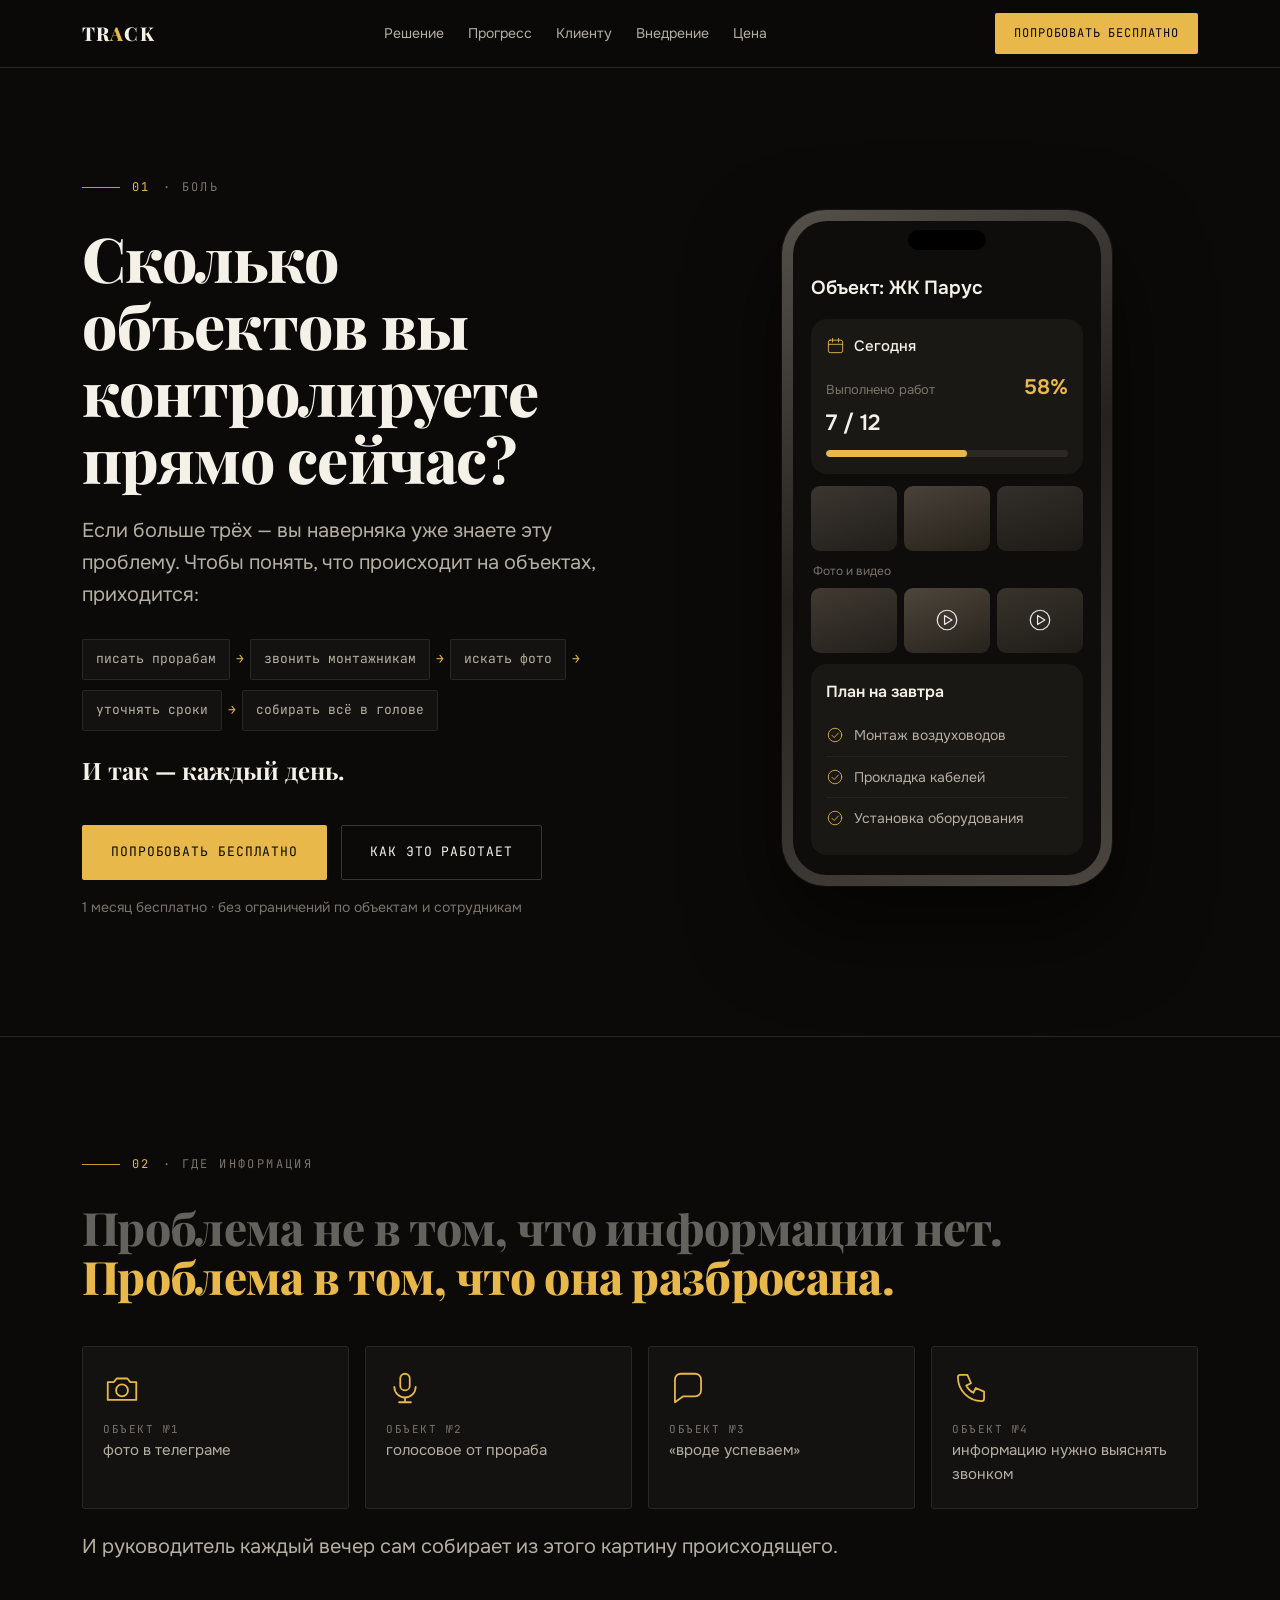
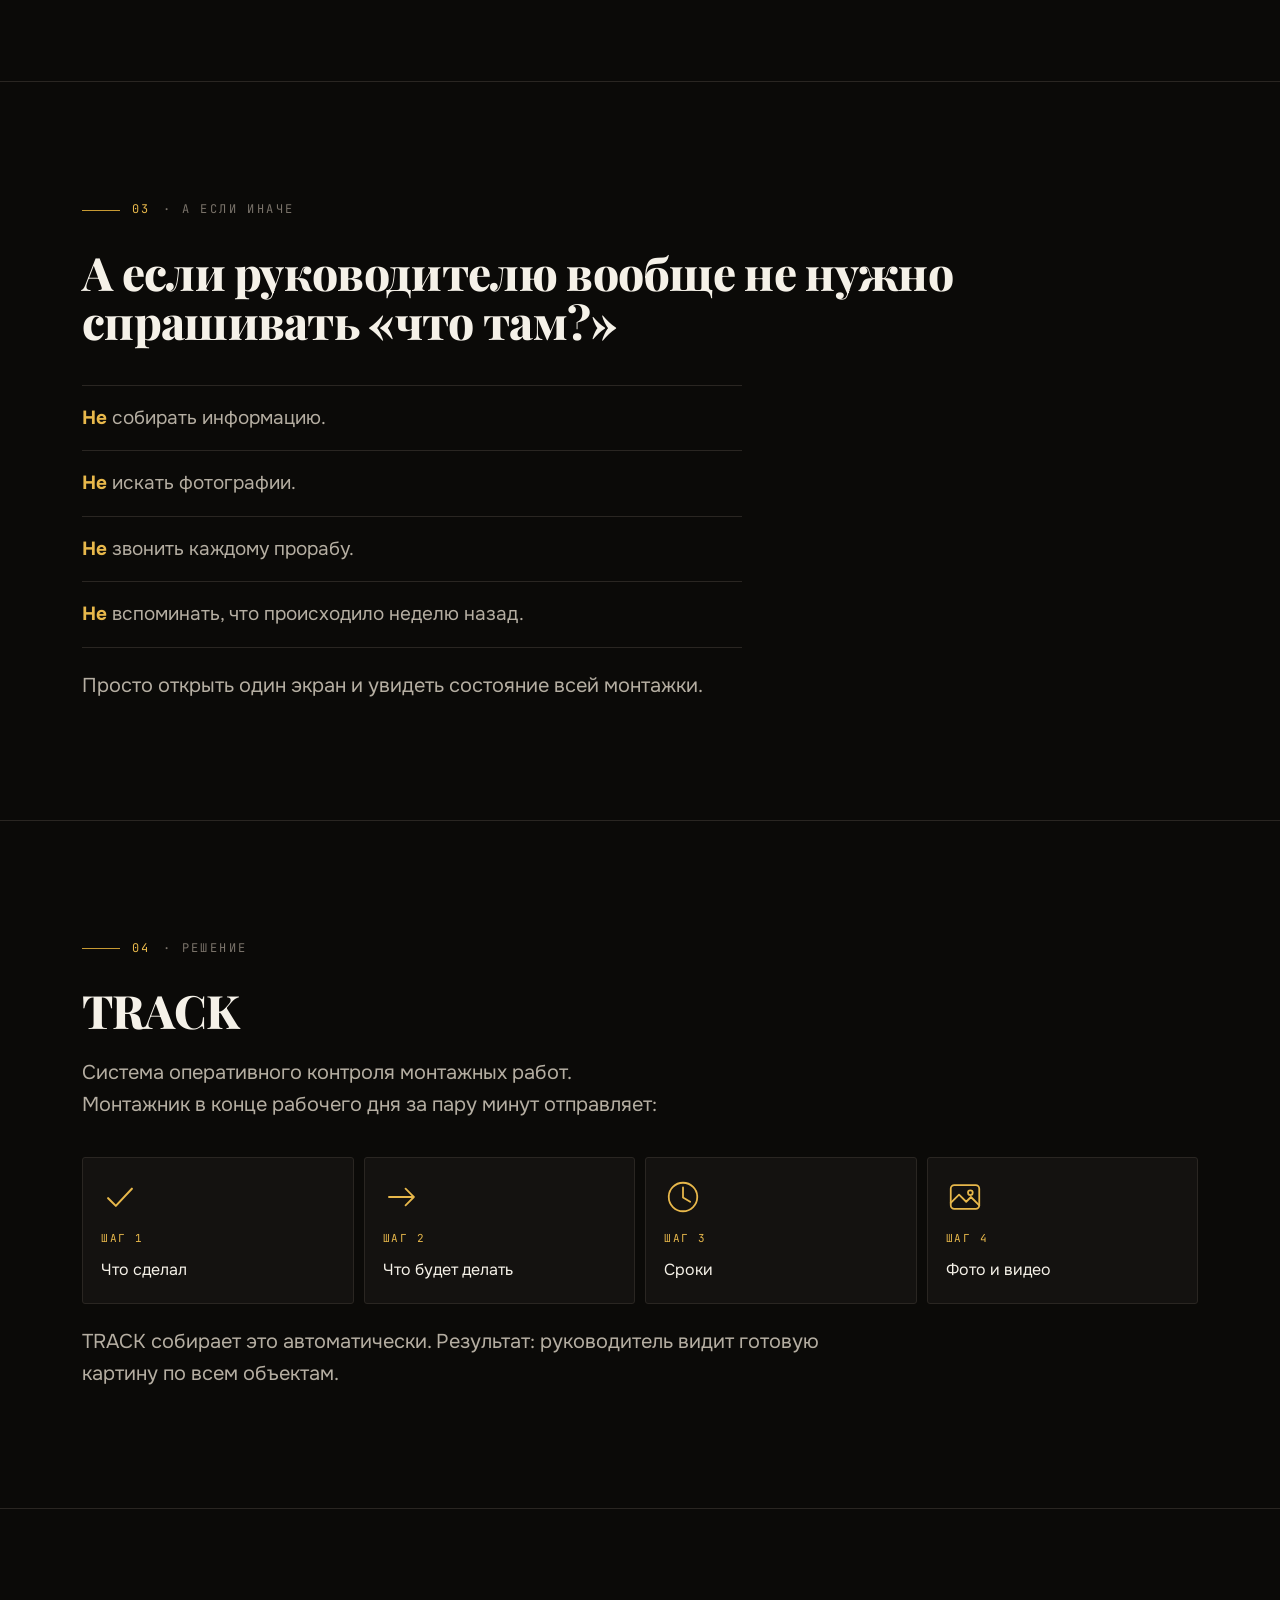
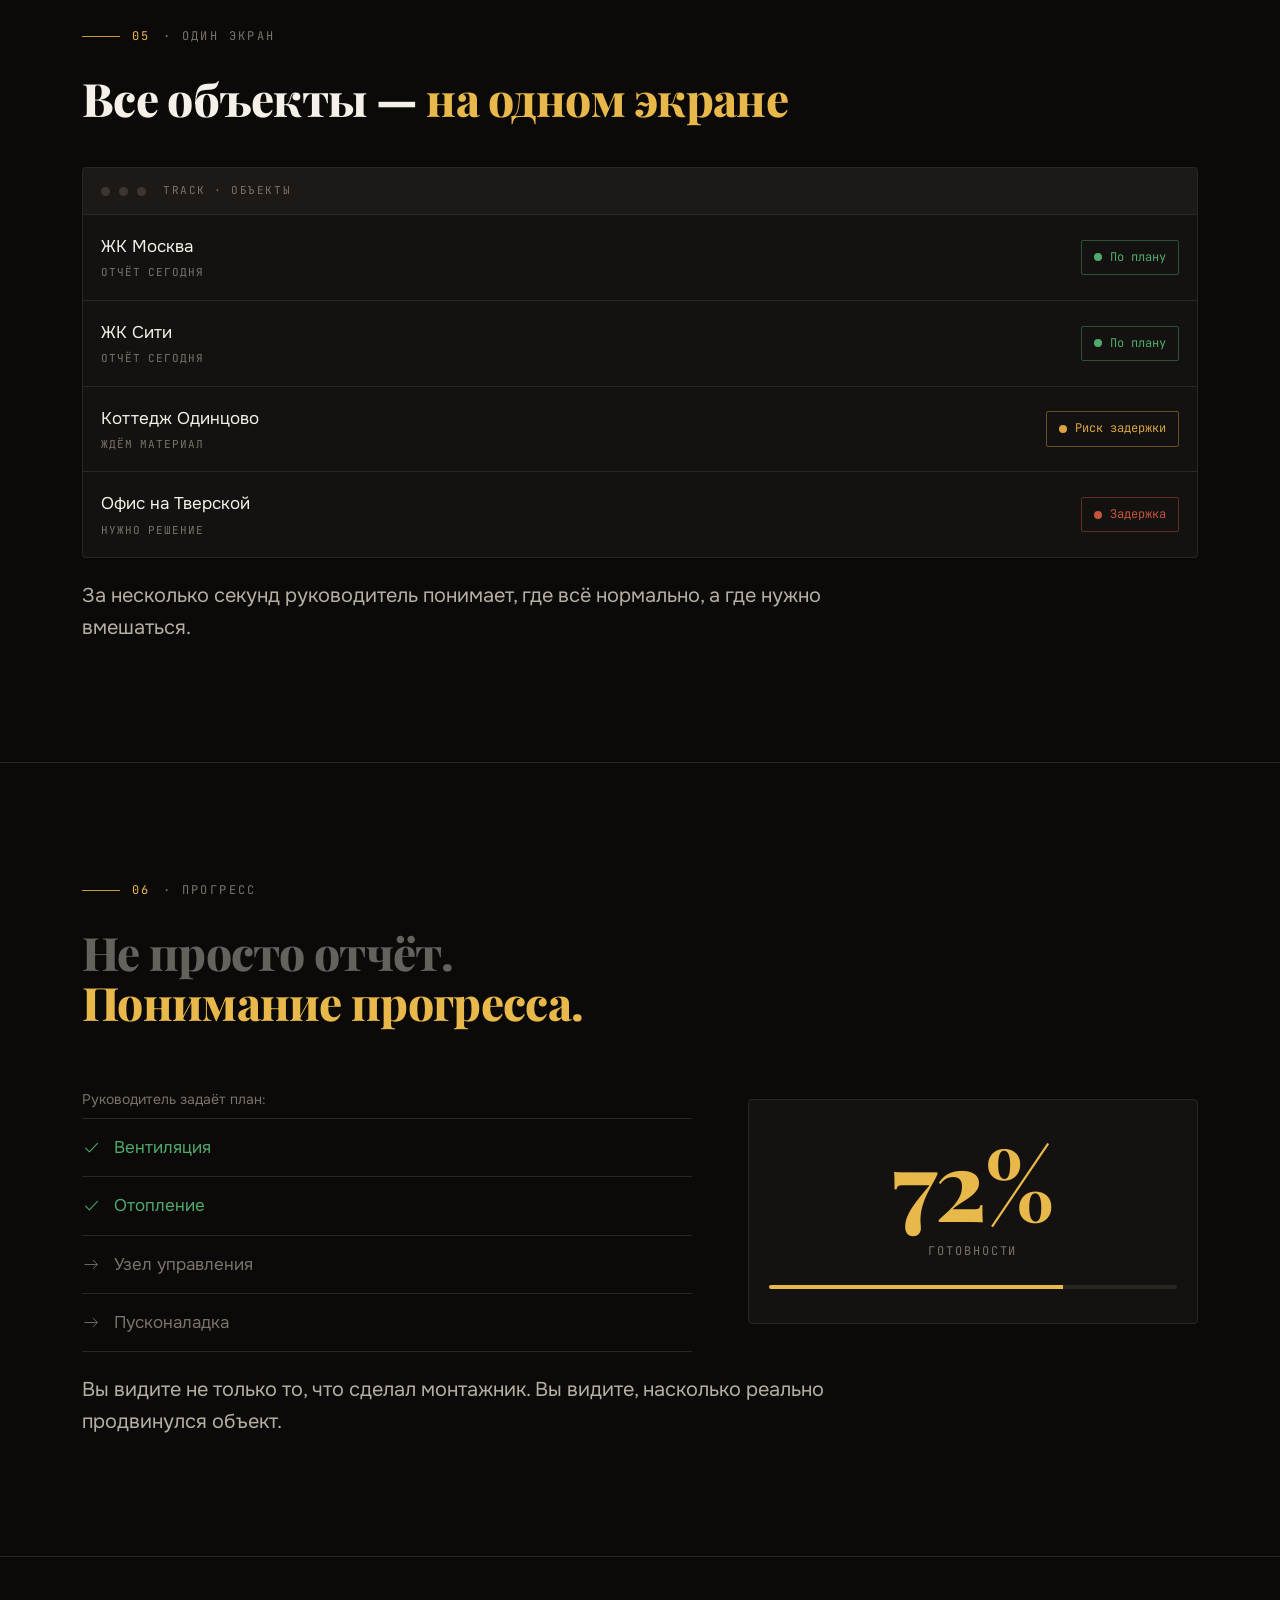
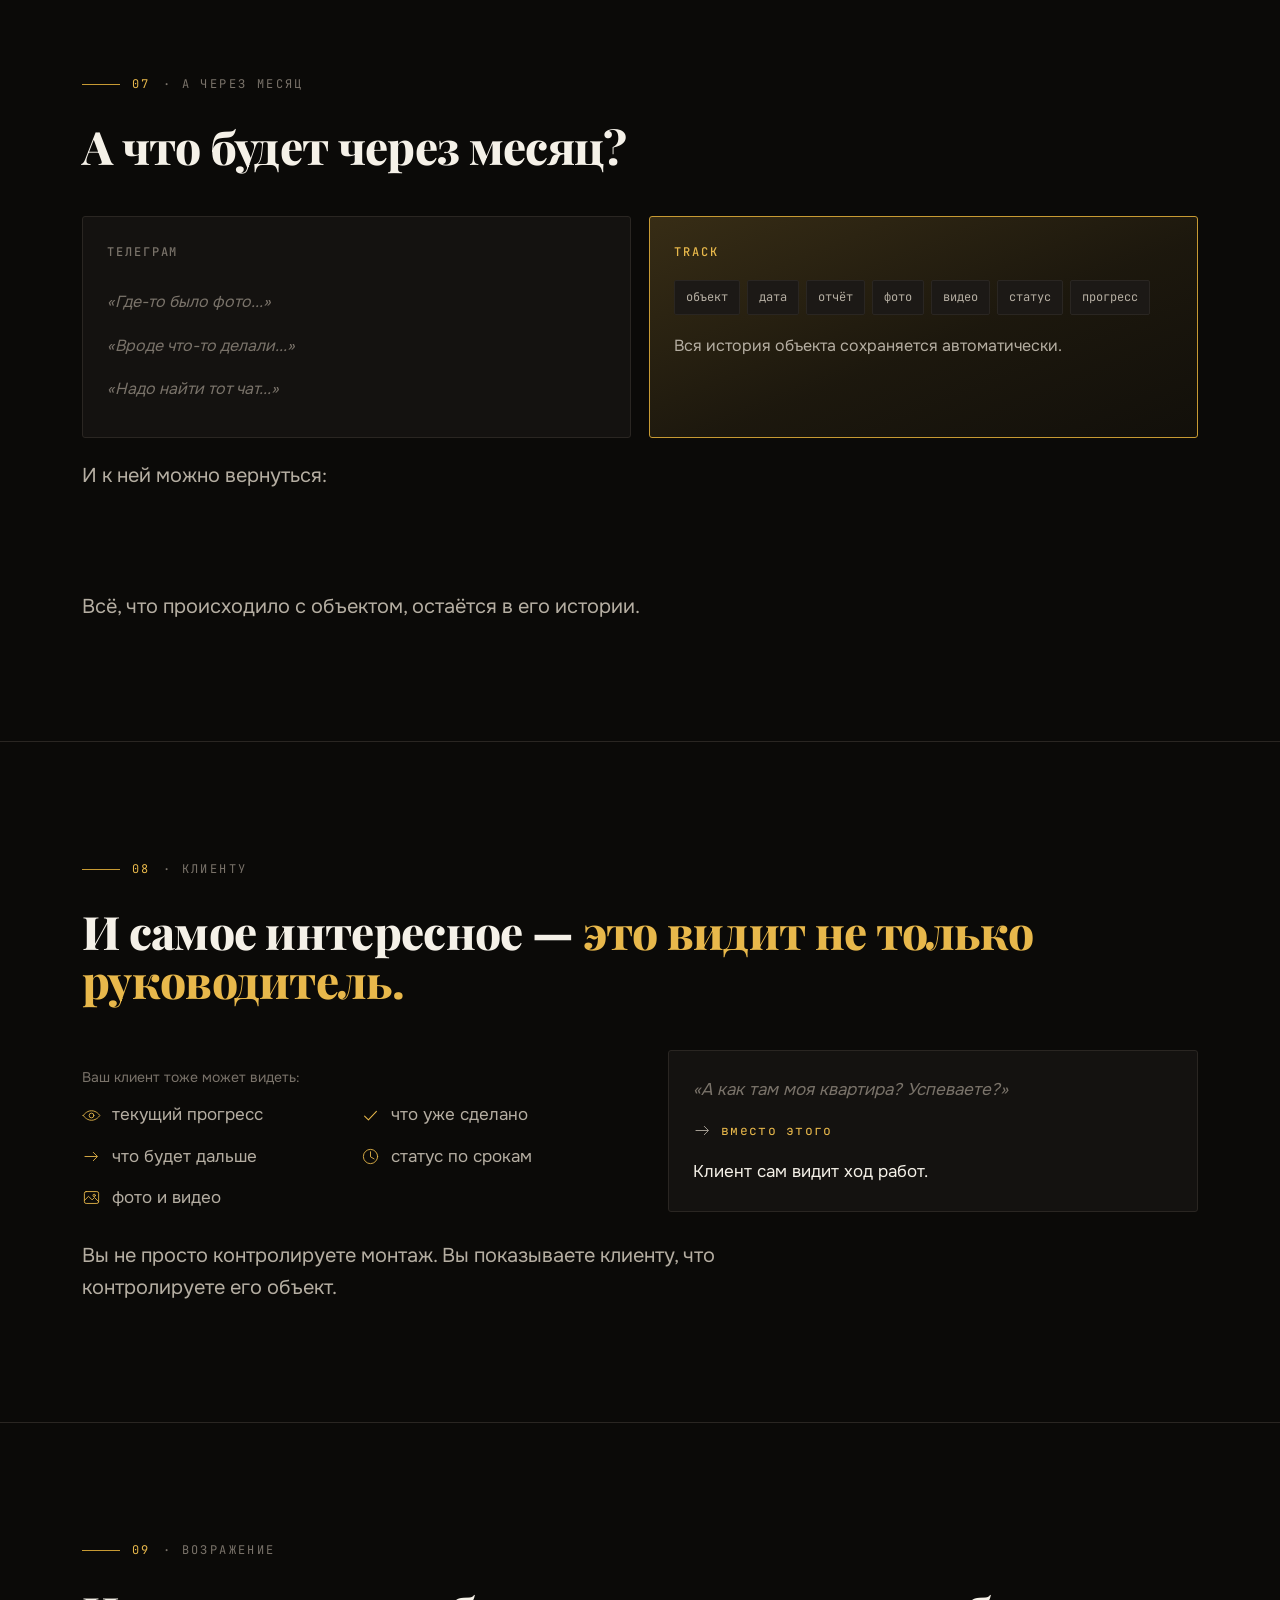
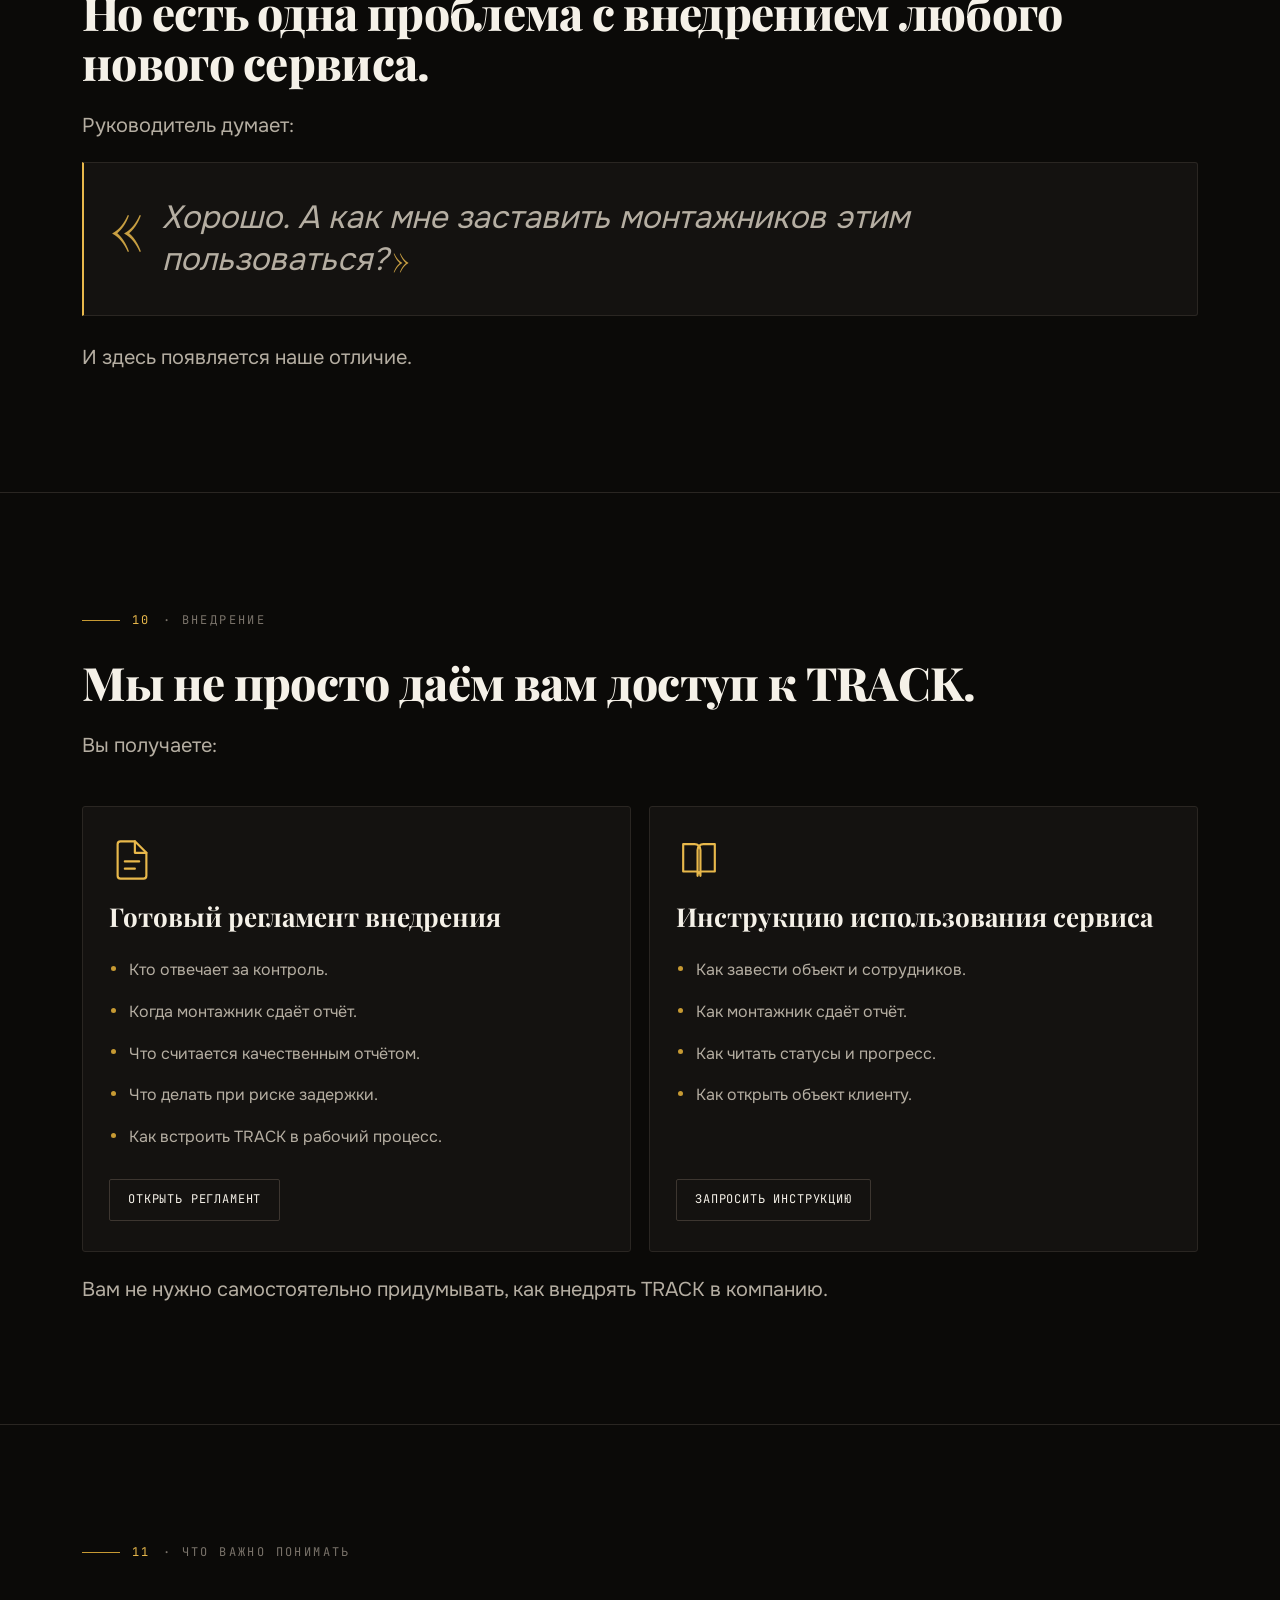
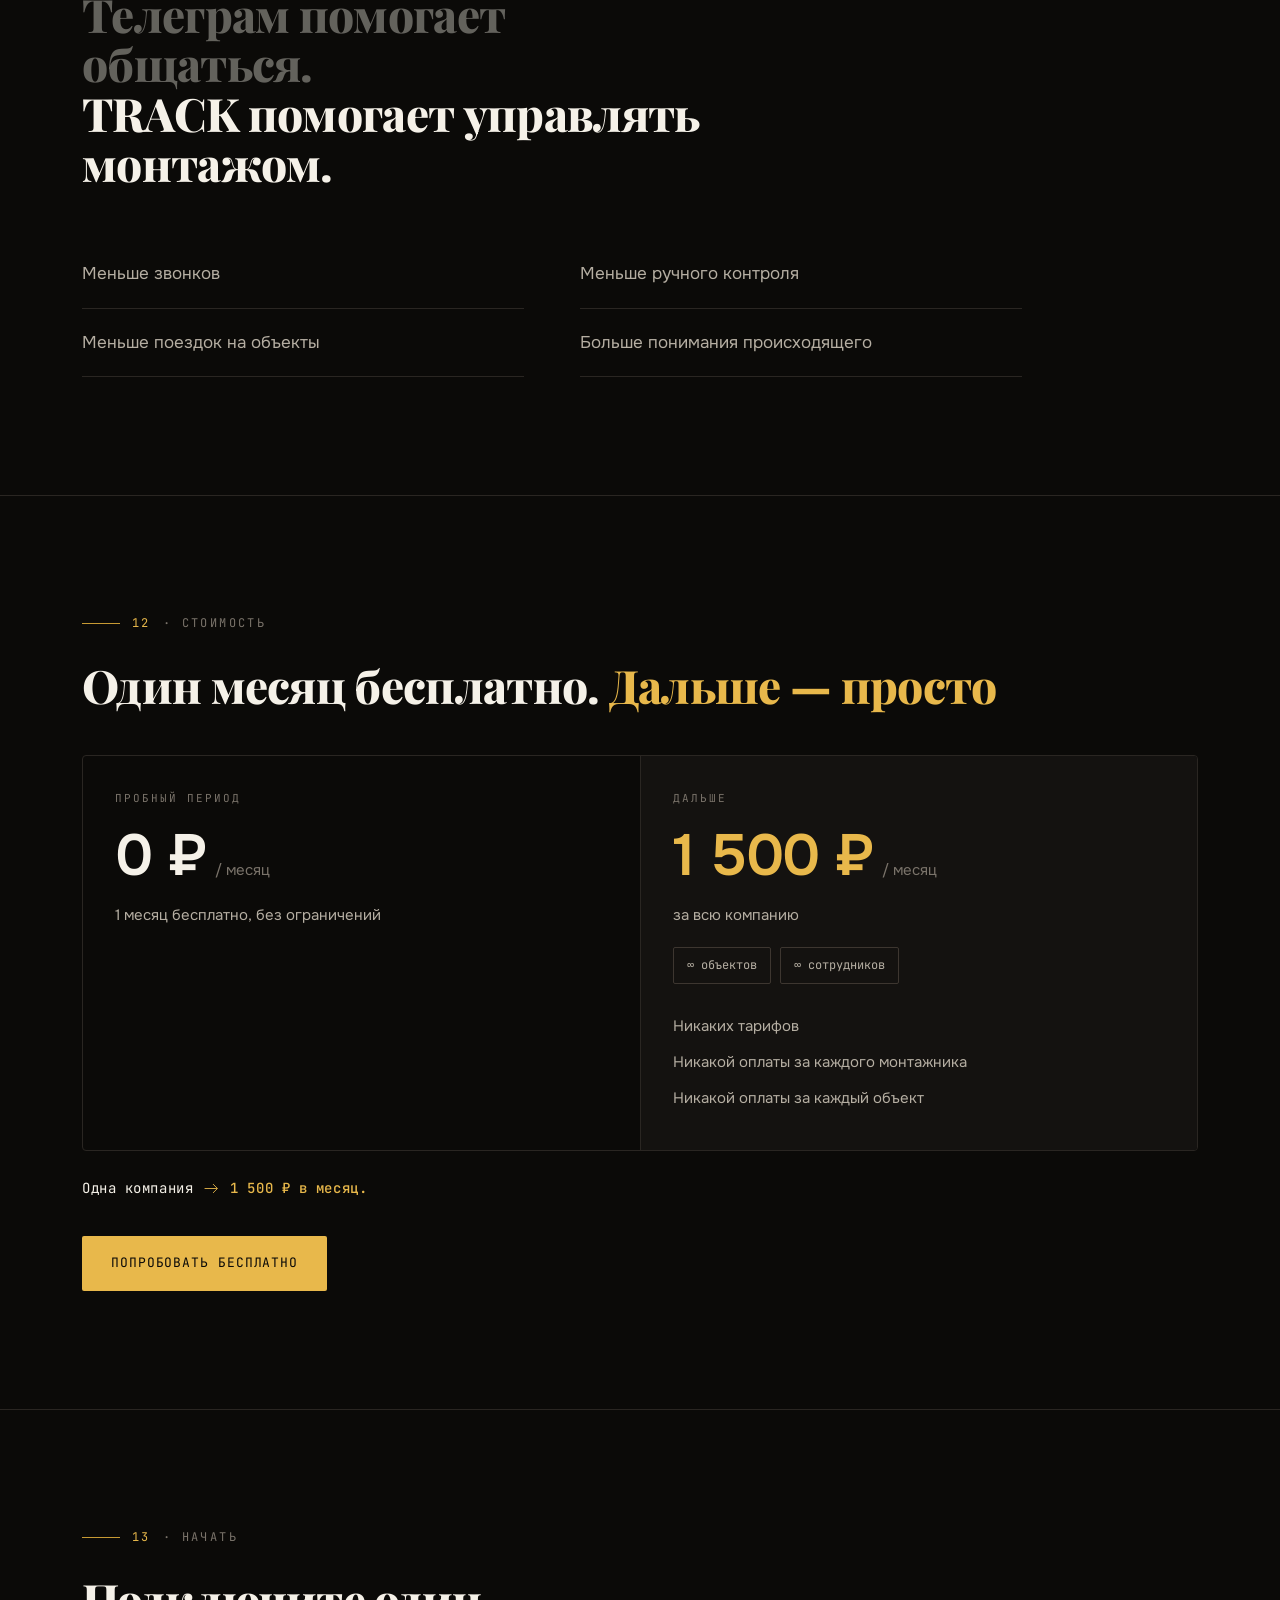
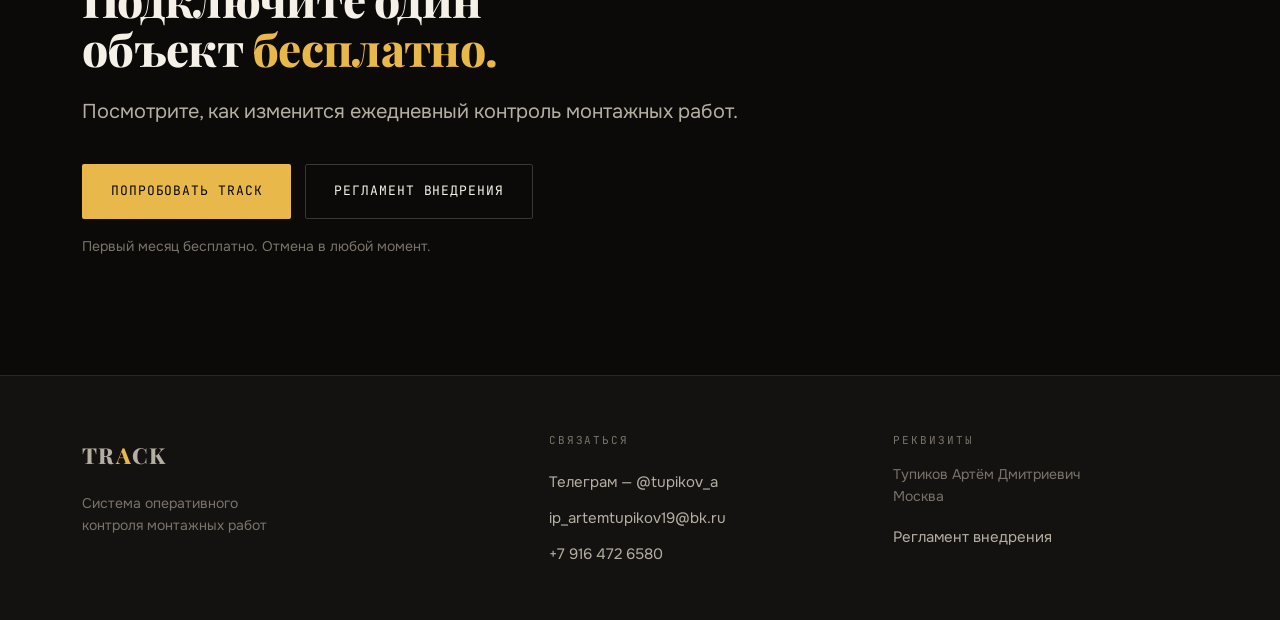
==== commit 5e56be3b: "Fix pricing heading colour and align regulations text with its heading - pricing heading: drop the d" ====
--- a/index.html
+++ b/index.html
@@ -854,7 +854,7 @@
 <section id="s12">
   <div class="wrap">
     <div class="eyebrow">12 <i>· стоимость</i></div>
-    <h2><span class="soft">Один месяц бесплатно.</span> <span class="gold">Дальше — просто</span></h2>
+    <h2>Один месяц бесплатно. <span class="gold">Дальше — просто</span></h2>
     <div class="price">
       <div class="price-col">
         <div class="price-k">пробный период</div>
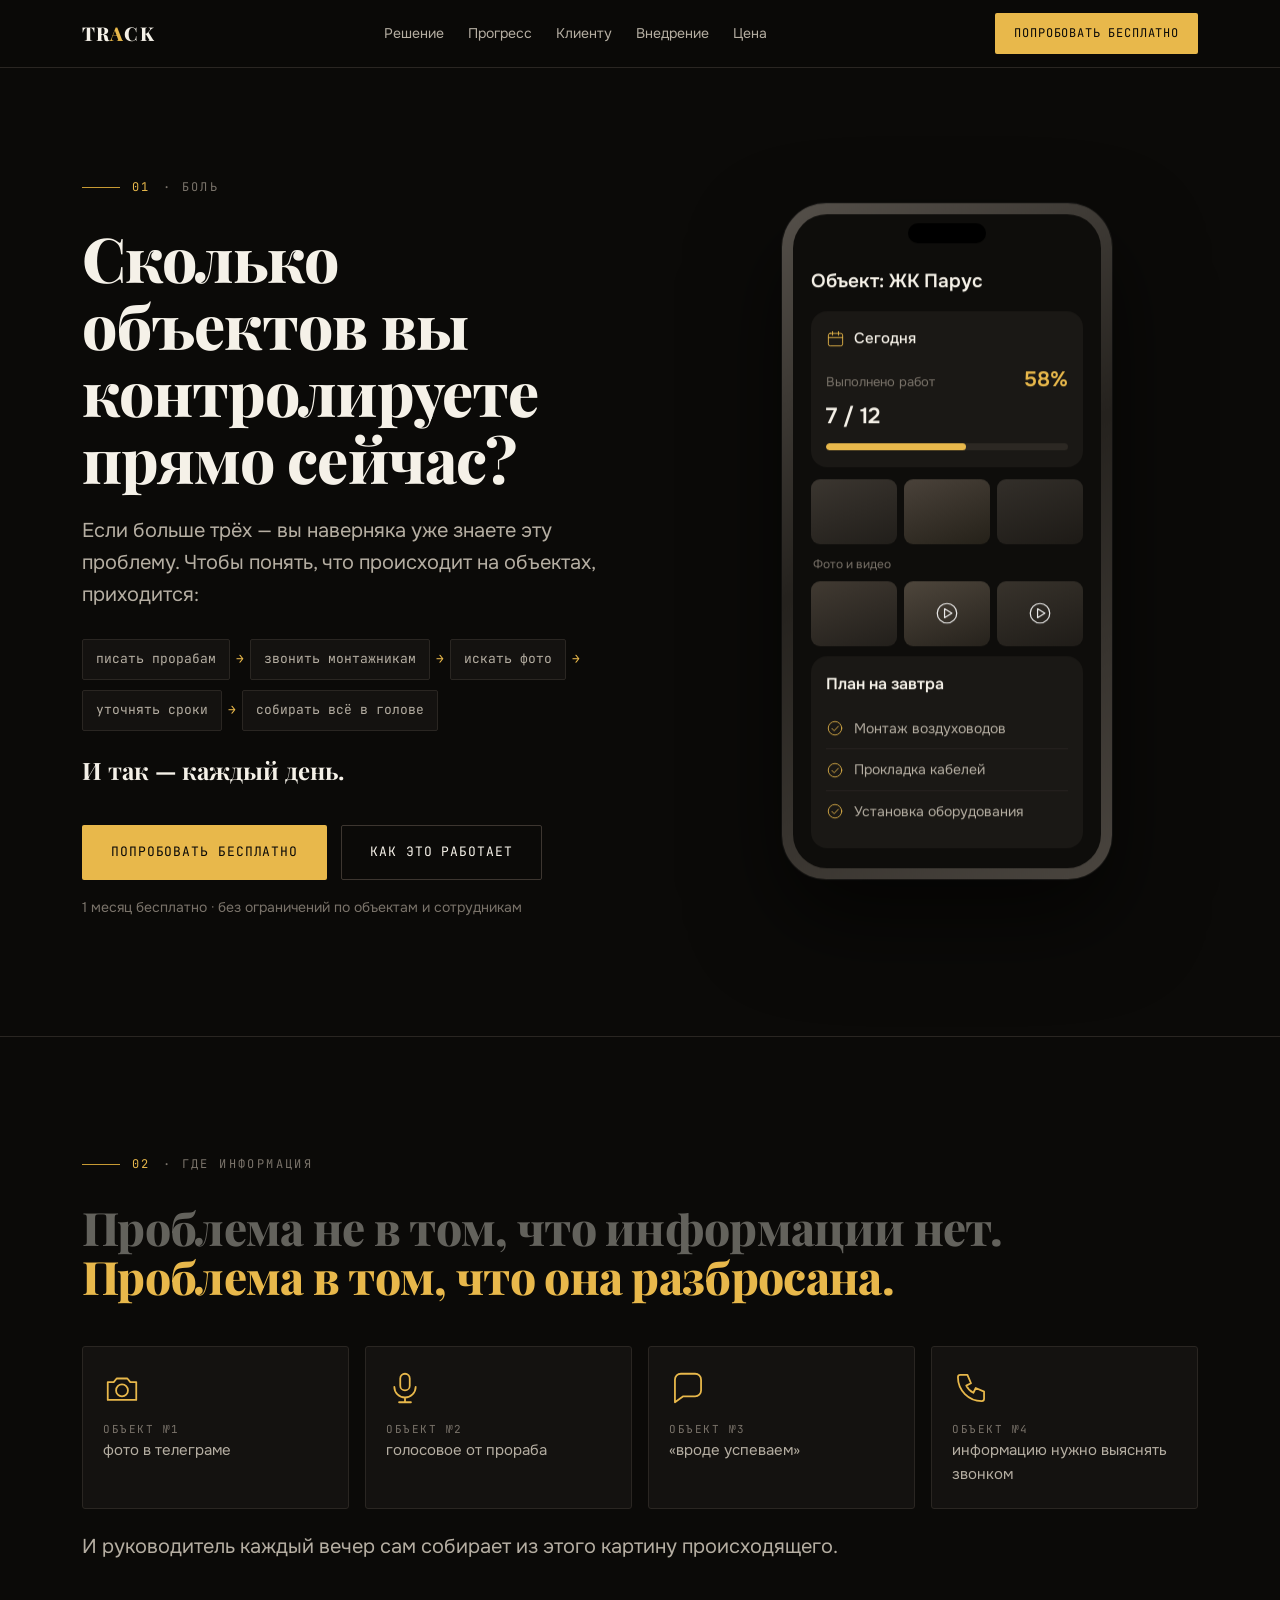
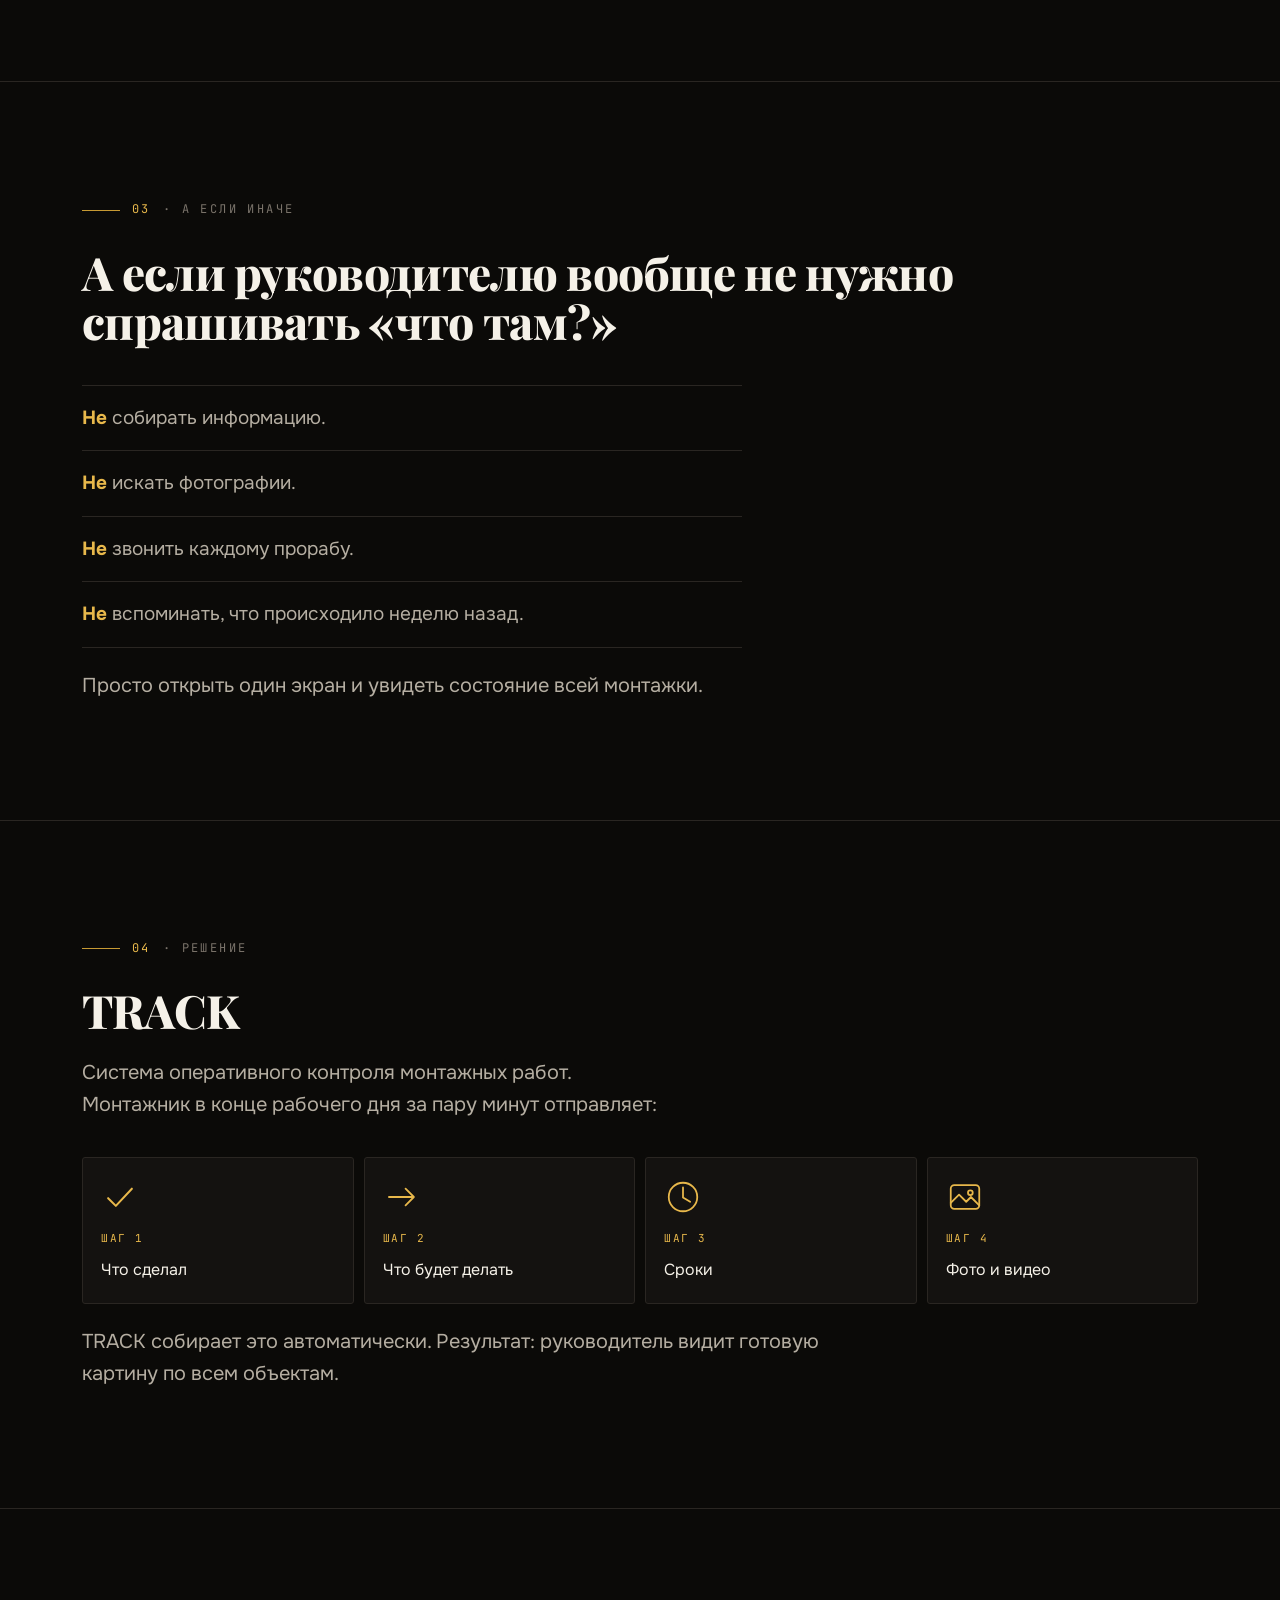
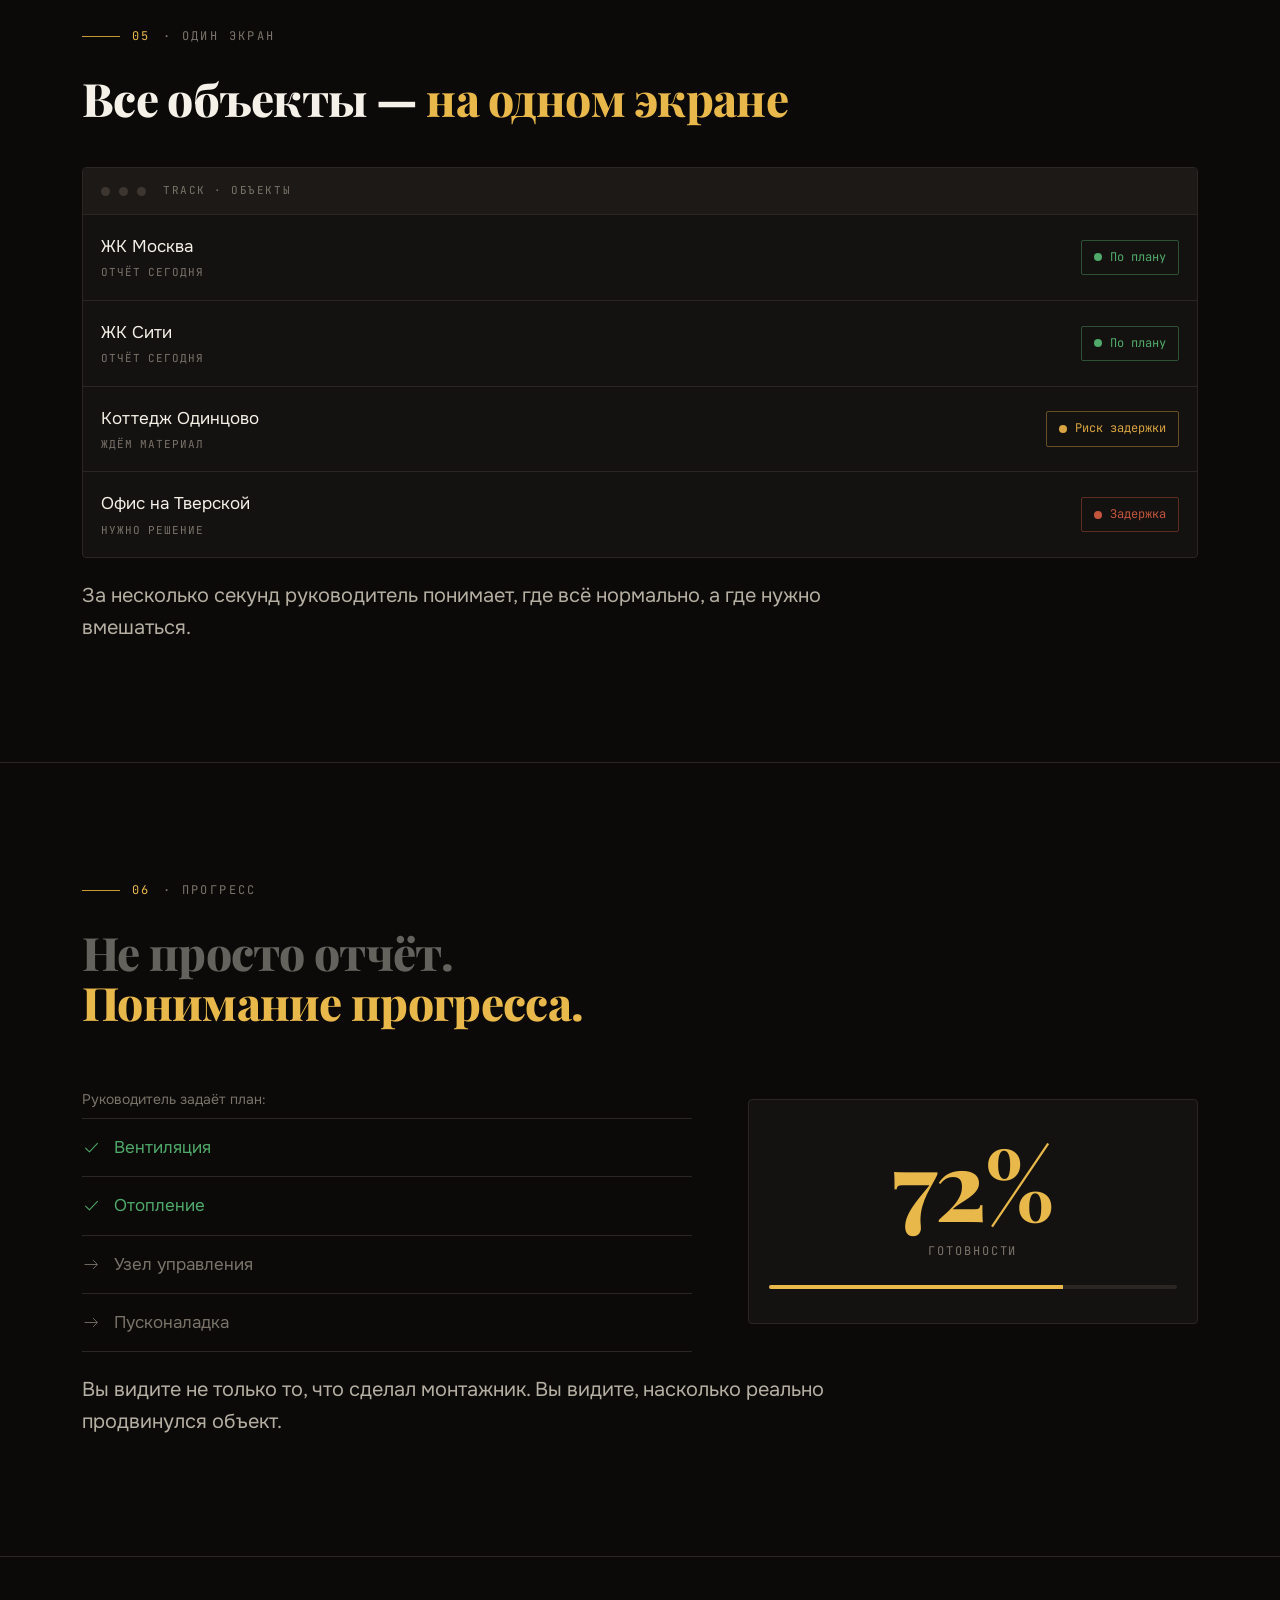
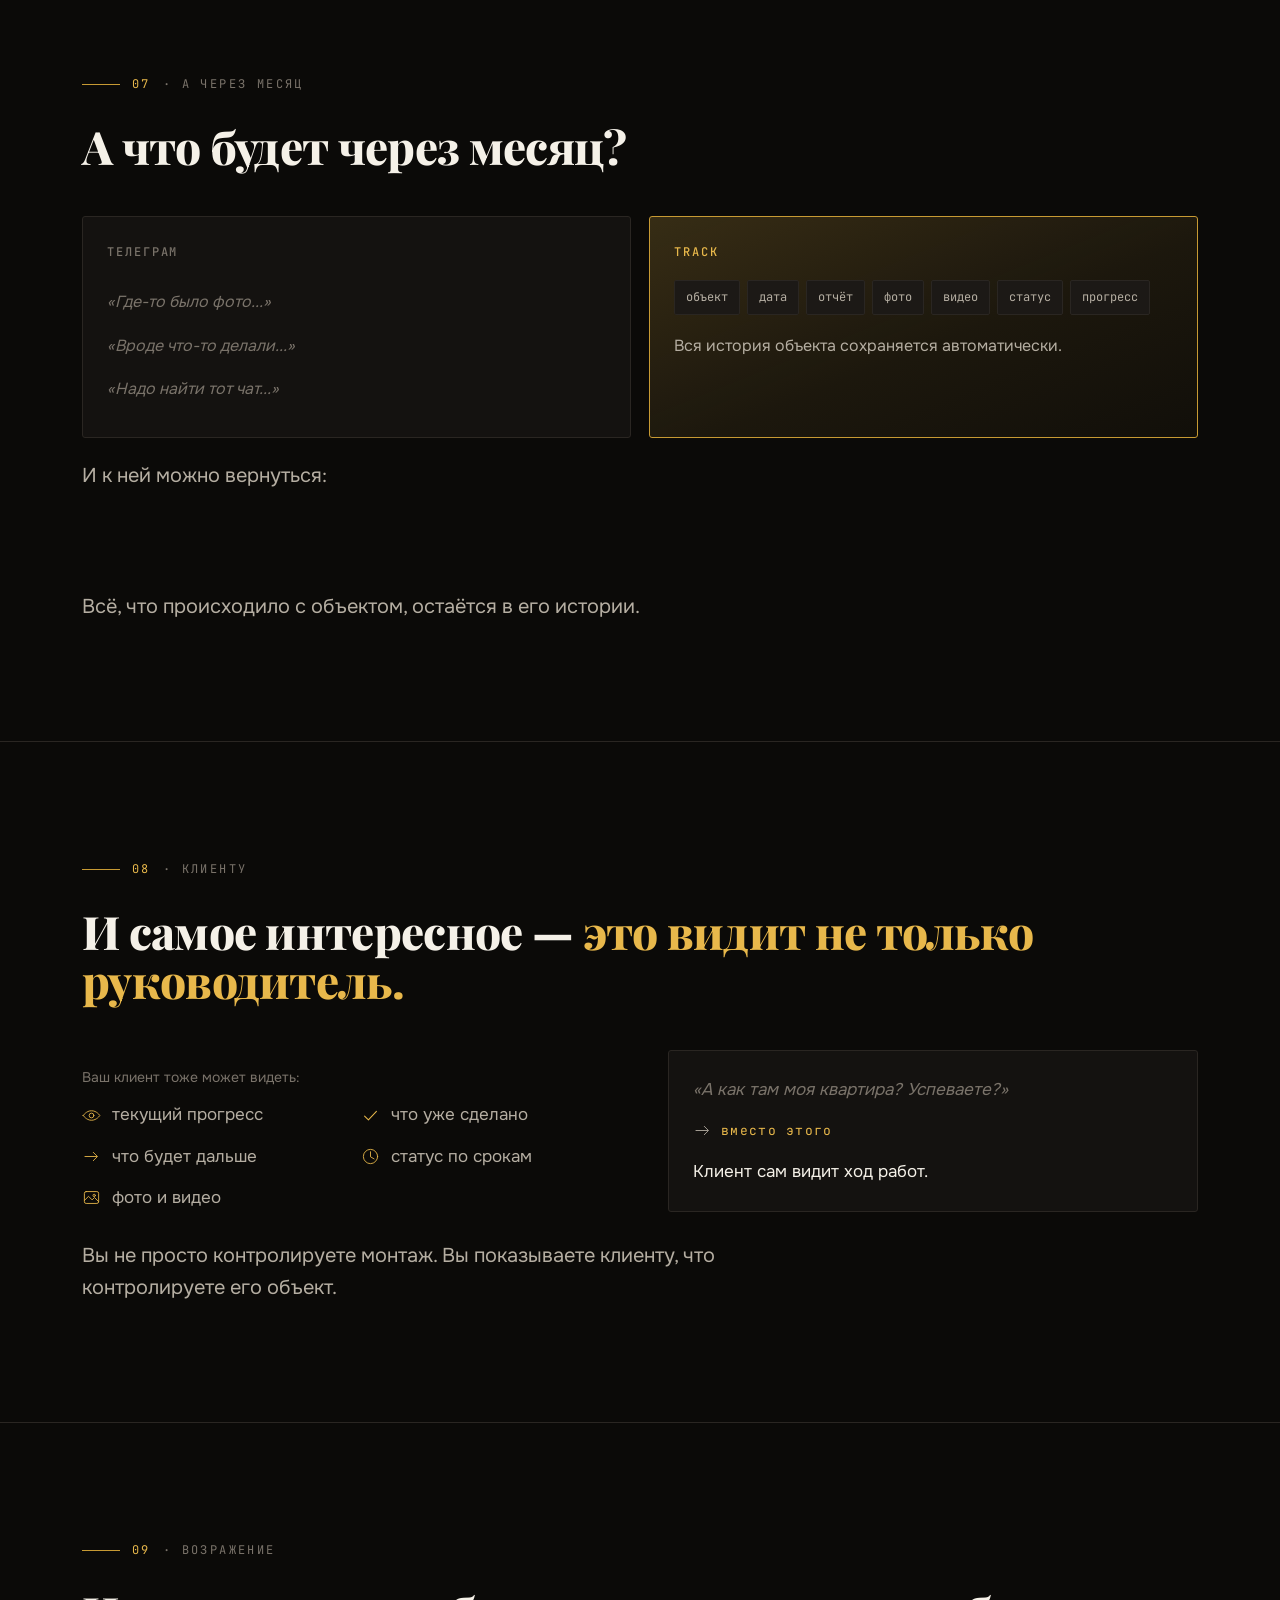
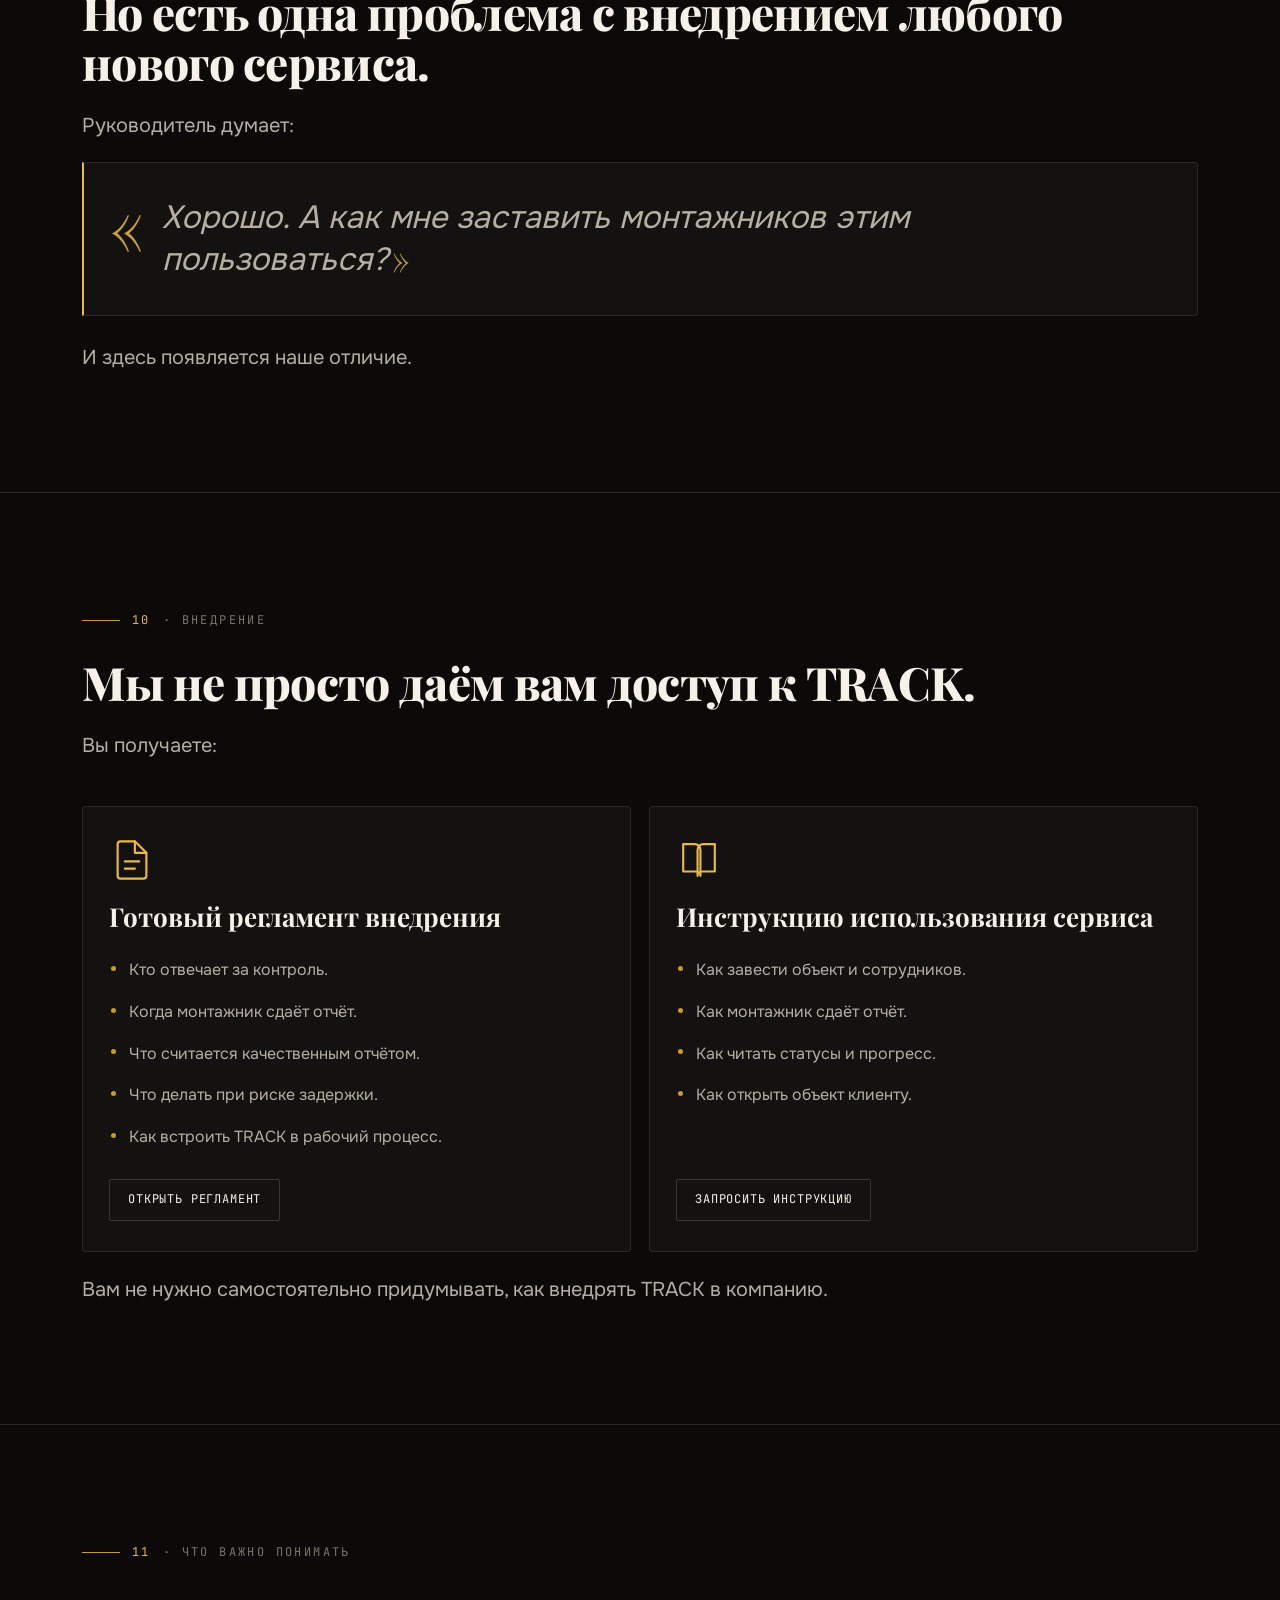
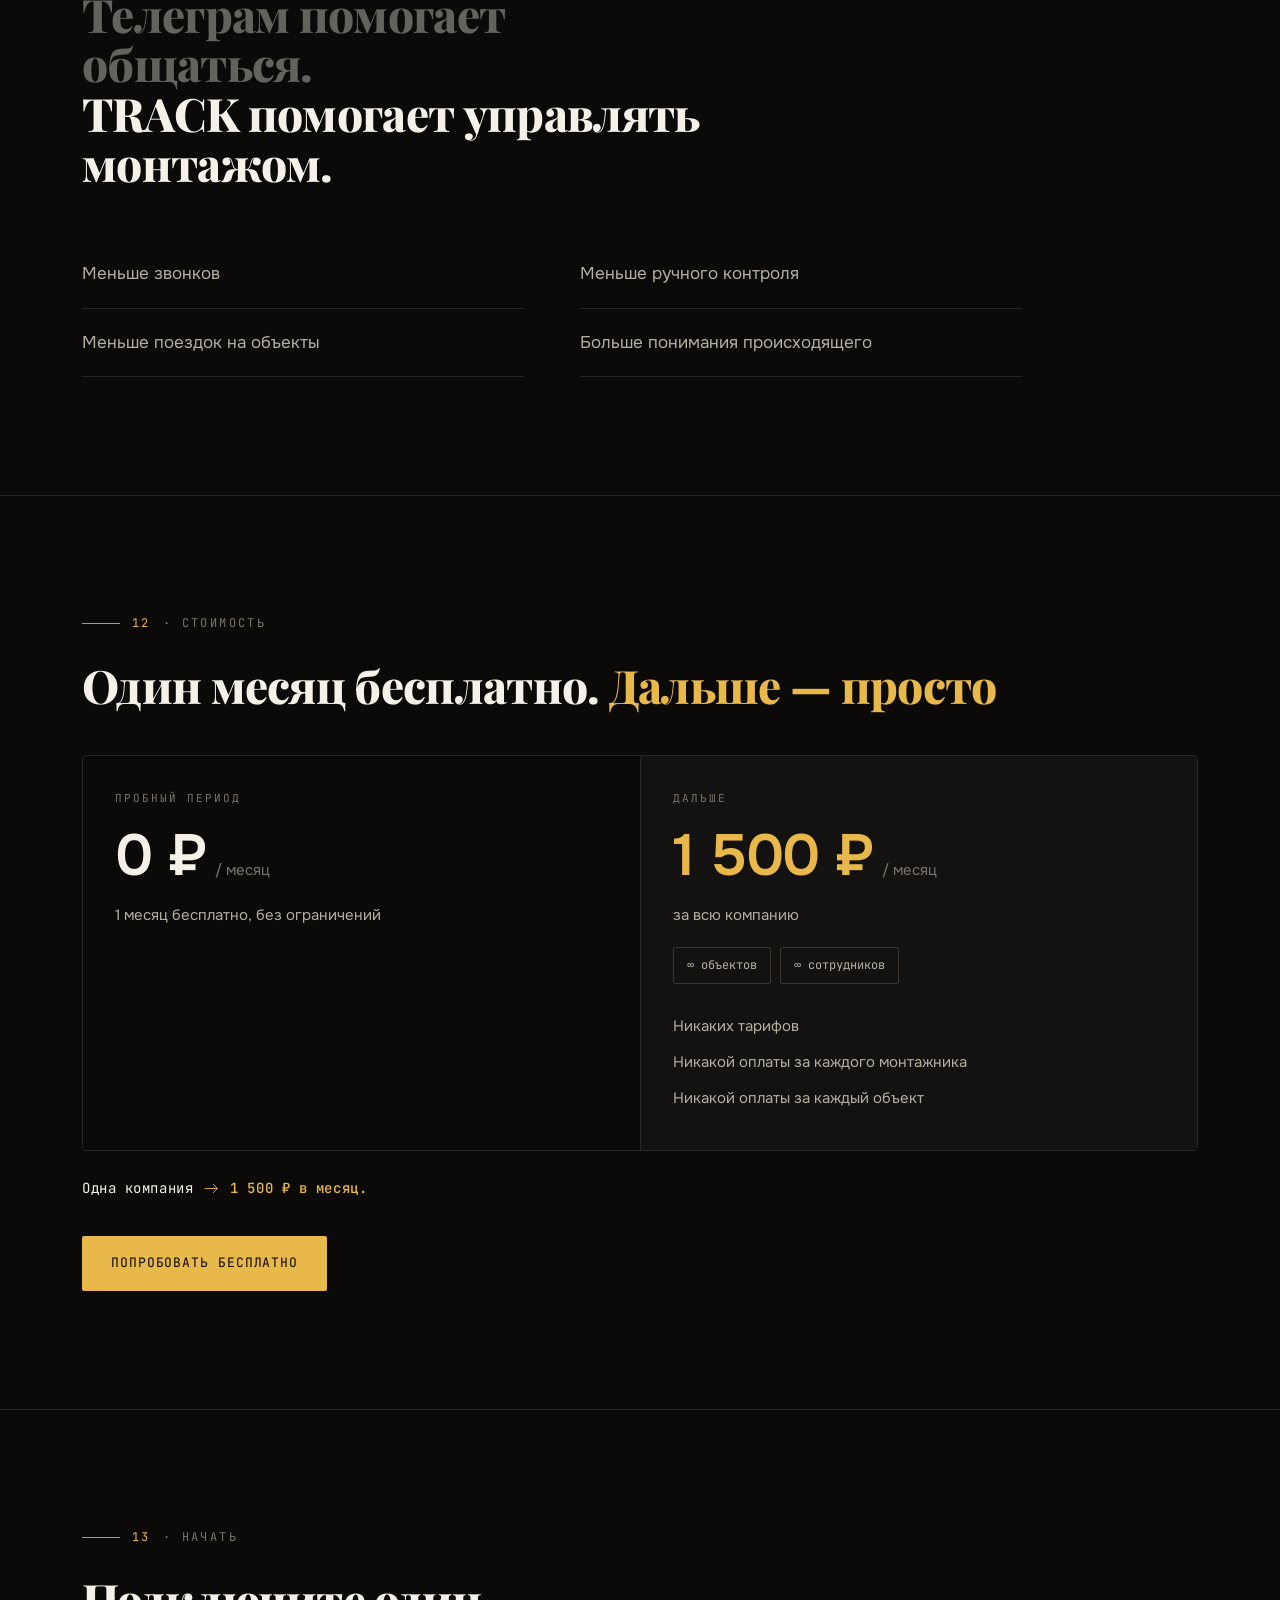
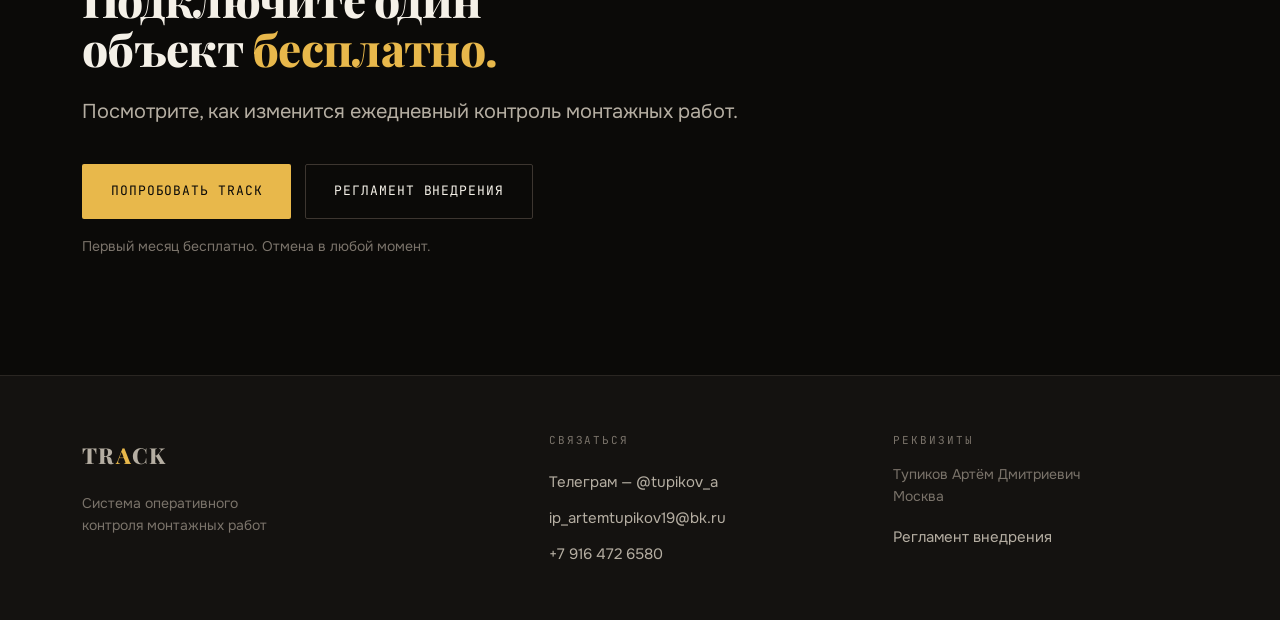
==== commit 317464ee: "Add a second wave of landing animations Motion added: - hero entrance on load: staggered copy, a mas" ====
--- a/index.html
+++ b/index.html
@@ -502,57 +502,172 @@
 .footer-col a:hover{color:var(--gold)}
 .footer-col p + a{margin-top:12px}
 
+/* ============================================================
+   Анимации, вторая волна
+   ============================================================ */
+
+/* полоса прогресса чтения */
+.read-progress{position:fixed;top:0;left:0;right:0;height:2px;z-index:60;background:transparent;pointer-events:none}
+.read-progress span{display:block;height:100%;width:0;background:var(--gold);transition:width .1s linear}
+
+/* появление первого экрана при загрузке */
+html.js .hero-copy > *{opacity:0;transform:translateY(20px);transition:opacity .7s ease,transform .7s cubic-bezier(.22,1,.36,1)}
+body.ready .hero-copy > *{opacity:1;transform:none}
+body.ready .hero-copy > *:nth-child(1){transition-delay:.05s}
+body.ready .hero-copy > *:nth-child(2){transition-delay:.14s}
+body.ready .hero-copy > *:nth-child(3){transition-delay:.23s}
+body.ready .hero-copy > *:nth-child(4){transition-delay:.32s}
+body.ready .hero-copy > *:nth-child(5){transition-delay:.41s}
+body.ready .hero-copy > *:nth-child(6){transition-delay:.50s}
+body.ready .hero-copy > *:nth-child(7){transition-delay:.59s}
+
+/* заголовок первого экрана выезжает из-под маски */
+html.js .hero h1{clip-path:inset(0 0 102% 0)}
+body.ready .hero h1{
+  clip-path:inset(0 0 -8% 0);
+  transition:clip-path 1s cubic-bezier(.22,1,.36,1) .12s,opacity .7s ease,transform .7s cubic-bezier(.22,1,.36,1);
+}
+
+/* телефон въезжает справа */
+html.js .hero-device{opacity:0;transform:translateX(38px)}
+body.ready .hero-device{
+  opacity:1;transform:none;
+  transition:opacity .9s ease .3s,transform 1s cubic-bezier(.22,1,.36,1) .3s;
+}
+.phone-tilt{transition:transform .35s cubic-bezier(.22,1,.36,1);transform-style:preserve-3d;will-change:transform}
+
+/* линия в надзаголовке раскрывается */
+html.js .eyebrow::before{width:0;transition:width .7s cubic-bezier(.22,1,.36,1) .1s}
+section.in .eyebrow::before,body.ready .hero .eyebrow::before{width:38px}
+
+/* контур иконок прорисовывается */
+.stagger.in .ic--lg,.stagger.in .ic--xl{animation:draw 1.1s cubic-bezier(.4,0,.2,1) both}
+@keyframes draw{
+  from{stroke-dasharray:1;stroke-dashoffset:1;opacity:.25}
+  to  {stroke-dasharray:1;stroke-dashoffset:0;opacity:1}
+}
+
+/* по цепочке шагов пробегает золотая волна — «и так каждый день» */
+.chain span{animation:pulse 7s ease-in-out infinite}
+.chain span:nth-of-type(2){animation-delay:.5s}
+.chain span:nth-of-type(3){animation-delay:1s}
+.chain span:nth-of-type(4){animation-delay:1.5s}
+.chain span:nth-of-type(5){animation-delay:2s}
+@keyframes pulse{
+  0%,24%,100%{border-color:var(--edge);color:var(--text-2)}
+  8%,16%{border-color:var(--gold-dim);color:var(--gold)}
+}
+
+/* проблемные статусы дышат */
+.tag--warn .dot,.tag--late .dot{animation:blip 2.4s ease-in-out infinite}
+@keyframes blip{
+  0%,100%{box-shadow:0 0 0 0 currentColor;opacity:1}
+  50%    {box-shadow:0 0 0 4px transparent;opacity:.55}
+}
+
+/* блик по кнопке при наведении */
+.btn{position:relative;overflow:hidden}
+.btn::after{
+  content:"";position:absolute;top:0;bottom:0;left:-60%;width:45%;
+  background:linear-gradient(100deg,transparent,rgba(255,255,255,.28),transparent);
+  transform:skewX(-18deg);transition:left .55s ease;
+}
+.btn--ghost::after{background:linear-gradient(100deg,transparent,rgba(232,184,75,.16),transparent)}
+.btn:hover::after{left:120%}
+
+/* кнопка «наверх» */
+.to-top{
+  position:fixed;right:24px;bottom:24px;z-index:55;
+  width:46px;height:46px;border-radius:50%;display:grid;place-items:center;
+  background:var(--raised);border:1px solid var(--edge-hi);color:var(--gold);
+  text-decoration:none;opacity:0;pointer-events:none;
+  transition:opacity .3s,transform .3s,border-color .25s;
+}
+.to-top.show{opacity:1;pointer-events:auto}
+.to-top:hover{transform:translateY(-3px);border-color:var(--gold-dim)}
+@media(max-width:760px){.to-top{right:14px;bottom:14px;width:42px;height:42px}}
+
+/* подчёркивание ссылок в подвале */
+.footer-col a{position:relative;display:inline-block}
+.footer-col a::after{
+  content:"";position:absolute;left:0;right:0;bottom:2px;height:1px;background:var(--gold);
+  transform:scaleX(0);transform-origin:left;transition:transform .3s;
+}
+.footer-col a:hover::after{transform:scaleX(1)}
+
+/* плитки в телефоне проявляются */
+.phone.in .tile{animation:tile .7s ease both}
+.phone.in .tile:nth-child(2){animation-delay:.09s}
+.phone.in .tile:nth-child(3){animation-delay:.18s}
+@keyframes tile{from{opacity:0;transform:scale(.94)}to{opacity:1;transform:none}}
+
+@media (prefers-reduced-motion:reduce){
+  .hero-copy > *,.hero-device{opacity:1!important;transform:none!important}
+  .hero h1{clip-path:none!important}
+  .eyebrow::before{width:38px!important}
+  .chain span,.tag--warn .dot,.tag--late .dot,.phone.in .tile{animation:none!important}
+  .stagger.in .ic--lg,.stagger.in .ic--xl{animation:none!important}
+  .btn::after{display:none}
+}
+
 </style>
 </head>
 <body>
 
+<script>document.documentElement.classList.add('js')</script>
+
 <svg style="display:none" aria-hidden="true">
   <symbol id="i-camera" viewBox="0 0 32 32" fill="none" stroke="currentColor" stroke-width="1.5" stroke-linecap="round" stroke-linejoin="round">
-    <path d="M4 11h5l2.5-3h9L23 11h5v15H4z"/><circle cx="16" cy="18" r="5"/>
+    <path pathLength="1" d="M4 11h5l2.5-3h9L23 11h5v15H4z"/><circle pathLength="1" cx="16" cy="18" r="5"/>
   </symbol>
   <symbol id="i-mic" viewBox="0 0 32 32" fill="none" stroke="currentColor" stroke-width="1.5" stroke-linecap="round" stroke-linejoin="round">
-    <rect x="12" y="4" width="8" height="14" rx="4"/><path d="M7 15a9 9 0 0018 0M16 24v4M11 28h10"/>
+    <rect pathLength="1" x="12" y="4" width="8" height="14" rx="4"/><path pathLength="1" d="M7 15a9 9 0 0018 0M16 24v4M11 28h10"/>
   </symbol>
   <symbol id="i-chat" viewBox="0 0 32 32" fill="none" stroke="currentColor" stroke-width="1.5" stroke-linecap="round" stroke-linejoin="round">
-    <path d="M27 18a5 5 0 01-5 5H12l-7 5V9a5 5 0 015-5h12a5 5 0 015 5z"/>
+    <path pathLength="1" d="M27 18a5 5 0 01-5 5H12l-7 5V9a5 5 0 015-5h12a5 5 0 015 5z"/>
   </symbol>
   <symbol id="i-phone" viewBox="0 0 32 32" fill="none" stroke="currentColor" stroke-width="1.5" stroke-linecap="round" stroke-linejoin="round">
-    <path d="M7 5h6l3 7-4 2a13 13 0 006 6l2-4 7 3v6a2 2 0 01-2 2C14 27 5 18 5 7a2 2 0 012-2z"/>
+    <path pathLength="1" d="M7 5h6l3 7-4 2a13 13 0 006 6l2-4 7 3v6a2 2 0 01-2 2C14 27 5 18 5 7a2 2 0 012-2z"/>
   </symbol>
   <symbol id="i-check" viewBox="0 0 32 32" fill="none" stroke="currentColor" stroke-width="1.7" stroke-linecap="round" stroke-linejoin="round">
-    <path d="M6 17l6.5 6.5L26 9"/>
+    <path pathLength="1" d="M6 17l6.5 6.5L26 9"/>
   </symbol>
   <symbol id="i-check-c" viewBox="0 0 32 32" fill="none" stroke="currentColor" stroke-width="1.5" stroke-linecap="round" stroke-linejoin="round">
-    <circle cx="16" cy="16" r="12"/><path d="M10.5 16.5l4 4 7.5-8"/>
+    <circle pathLength="1" cx="16" cy="16" r="12"/><path pathLength="1" d="M10.5 16.5l4 4 7.5-8"/>
   </symbol>
   <symbol id="i-next" viewBox="0 0 32 32" fill="none" stroke="currentColor" stroke-width="1.5" stroke-linecap="round" stroke-linejoin="round">
-    <path d="M5 16h20M19 9l7 7-7 7"/>
+    <path pathLength="1" d="M5 16h20M19 9l7 7-7 7"/>
   </symbol>
   <symbol id="i-clock" viewBox="0 0 32 32" fill="none" stroke="currentColor" stroke-width="1.5" stroke-linecap="round" stroke-linejoin="round">
-    <circle cx="16" cy="16" r="12"/><path d="M16 8v8.5l6 3.5"/>
+    <circle pathLength="1" cx="16" cy="16" r="12"/><path pathLength="1" d="M16 8v8.5l6 3.5"/>
   </symbol>
   <symbol id="i-media" viewBox="0 0 32 32" fill="none" stroke="currentColor" stroke-width="1.5" stroke-linecap="round" stroke-linejoin="round">
-    <rect x="4" y="6" width="24" height="20" rx="3"/><path d="M4 21l7-7 6 6 4-4 7 7"/><circle cx="20.5" cy="12.5" r="2"/>
+    <rect pathLength="1" x="4" y="6" width="24" height="20" rx="3"/><path pathLength="1" d="M4 21l7-7 6 6 4-4 7 7"/><circle pathLength="1" cx="20.5" cy="12.5" r="2"/>
   </symbol>
   <symbol id="i-calendar" viewBox="0 0 32 32" fill="none" stroke="currentColor" stroke-width="1.5" stroke-linecap="round" stroke-linejoin="round">
-    <rect x="4" y="7" width="24" height="21" rx="3"/><path d="M4 14h24M11 4v6M21 4v6"/>
+    <rect pathLength="1" x="4" y="7" width="24" height="21" rx="3"/><path pathLength="1" d="M4 14h24M11 4v6M21 4v6"/>
   </symbol>
   <symbol id="i-play" viewBox="0 0 32 32" fill="none" stroke="currentColor" stroke-width="1.5" stroke-linejoin="round">
-    <circle cx="16" cy="16" r="12"/><path d="M13 10.5l9 5.5-9 5.5z"/>
+    <circle pathLength="1" cx="16" cy="16" r="12"/><path pathLength="1" d="M13 10.5l9 5.5-9 5.5z"/>
   </symbol>
   <symbol id="i-doc" viewBox="0 0 32 32" fill="none" stroke="currentColor" stroke-width="1.5" stroke-linecap="round" stroke-linejoin="round">
-    <path d="M18 3H8a2 2 0 00-2 2v22a2 2 0 002 2h16a2 2 0 002-2V11z"/><path d="M18 3v8h8M11 17h10M11 22h7"/>
+    <path pathLength="1" d="M18 3H8a2 2 0 00-2 2v22a2 2 0 002 2h16a2 2 0 002-2V11z"/><path pathLength="1" d="M18 3v8h8M11 17h10M11 22h7"/>
   </symbol>
   <symbol id="i-book" viewBox="0 0 32 32" fill="none" stroke="currentColor" stroke-width="1.5" stroke-linecap="round" stroke-linejoin="round">
-    <path d="M5 5h8a4 4 0 014 4v18a3 3 0 00-3-3H5z"/><path d="M27 5h-8a4 4 0 00-4 4v18a3 3 0 013-3h9z"/>
+    <path pathLength="1" d="M5 5h8a4 4 0 014 4v18a3 3 0 00-3-3H5z"/><path pathLength="1" d="M27 5h-8a4 4 0 00-4 4v18a3 3 0 013-3h9z"/>
   </symbol>
   <symbol id="i-layers" viewBox="0 0 32 32" fill="none" stroke="currentColor" stroke-width="1.5" stroke-linecap="round" stroke-linejoin="round">
-    <path d="M16 4l12 6-12 6-12-6z"/><path d="M4 16l12 6 12-6M4 22l12 6 12-6"/>
+    <path pathLength="1" d="M16 4l12 6-12 6-12-6z"/><path pathLength="1" d="M4 16l12 6 12-6M4 22l12 6 12-6"/>
+  </symbol>
+  <symbol id="i-up" viewBox="0 0 32 32" fill="none" stroke="currentColor" stroke-width="1.6" stroke-linecap="round" stroke-linejoin="round">
+    <path pathLength="1" d="M16 26V6M7 15l9-9 9 9"/>
   </symbol>
   <symbol id="i-eye" viewBox="0 0 32 32" fill="none" stroke="currentColor" stroke-width="1.5" stroke-linecap="round" stroke-linejoin="round">
-    <path d="M2 16s5-8 14-8 14 8 14 8-5 8-14 8S2 16 2 16z"/><circle cx="16" cy="16" r="4"/>
+    <path pathLength="1" d="M2 16s5-8 14-8 14 8 14 8-5 8-14 8S2 16 2 16z"/><circle pathLength="1" cx="16" cy="16" r="4"/>
   </symbol>
 </svg>
+
+<div class="read-progress"><span id="read-bar"></span></div>
 
 <header class="site-header" id="hdr">
   <div class="hdr-in">
@@ -593,6 +708,7 @@
     </div>
 
     <div class="hero-device">
+      <div class="phone-tilt" id="phone-tilt">
       <div class="phone">
         <div class="phone-screen">
           <div class="ph-title">Объект: ЖК Парус</div>
@@ -600,7 +716,7 @@
           <div class="ph-card">
             <div class="ph-today"><svg class="ic ic--gold"><use href="#i-calendar"></use></svg>Сегодня</div>
             <div class="ph-metric"><span>Выполнено работ</span><b class="ph-pct" data-count="58">58%</b></div>
-            <div class="ph-count">7 / 12</div>
+            <div class="ph-count"><span data-count="7">7</span> / 12</div>
             <div class="ph-track"><span class="ph-fill"></span></div>
           </div>
 
@@ -622,6 +738,7 @@
             <div class="ph-task"><svg class="ic ic--gold"><use href="#i-check-c"></use></svg>Установка оборудования</div>
           </div>
         </div>
+      </div>
       </div>
     </div>
   </div>
@@ -898,6 +1015,8 @@
 
 </main>
 
+<a href="#top" class="to-top" id="to-top" aria-label="Наверх"><svg class="ic ic--sm"><use href="#i-up"></use></svg></a>
+
 <footer class="site-footer">
   <div class="footer-in">
 
@@ -927,54 +1046,97 @@
 <script>
 (function(){
   var reduce = window.matchMedia('(prefers-reduced-motion: reduce)').matches;
-
-  /* ---- тень у шапки при прокрутке ---- */
   var hdr = document.getElementById('hdr');
-  function onScroll(){ hdr.classList.toggle('scrolled', (window.scrollY || window.pageYOffset) > 12); }
-  window.addEventListener('scroll', onScroll, {passive:true});
+  var bar = document.getElementById('read-bar');
+  var top = document.getElementById('to-top');
+
+  /* ---- шапка, полоса прогресса, кнопка «наверх» ---- */
+  function onScroll(){
+    var y = window.scrollY || window.pageYOffset;
+    var h = document.documentElement.scrollHeight - window.innerHeight;
+    hdr.classList.toggle('scrolled', y > 12);
+    if (bar) bar.style.width = (h > 0 ? Math.min(100, y / h * 100) : 0) + '%';
+    if (top) top.classList.toggle('show', y > 700);
+  }
+  var ticking = false;
+  window.addEventListener('scroll', function(){
+    if (ticking) return;
+    ticking = true;
+    requestAnimationFrame(function(){ onScroll(); parallax(); ticking = false; });
+  }, {passive:true});
+  window.addEventListener('resize', onScroll, {passive:true});
   onScroll();
 
-  /* ---- счётчики: 0 → значение ---- */
+  /* ---- телефон: параллакс при прокрутке и наклон за курсором ---- */
+  var tilt = document.getElementById('phone-tilt');
+  var shiftY = 0, rotX = 0, rotY = 0;
+  function apply(){
+    if (!tilt) return;
+    tilt.style.transform = 'translateY(' + shiftY.toFixed(1) + 'px) rotateX(' +
+      rotX.toFixed(2) + 'deg) rotateY(' + rotY.toFixed(2) + 'deg)';
+  }
+  function parallax(){
+    if (!tilt || reduce || window.innerWidth < 1080) return;
+    var r = tilt.getBoundingClientRect();
+    var mid = (r.top + r.height / 2 - window.innerHeight / 2) / window.innerHeight;
+    shiftY = Math.max(-34, Math.min(34, -mid * 46));
+    apply();
+  }
+  var hero = document.querySelector('.hero');
+  if (hero && tilt && !reduce){
+    hero.addEventListener('mousemove', function(e){
+      if (window.innerWidth < 1080) return;
+      var r = hero.getBoundingClientRect();
+      rotY = ((e.clientX - r.left) / r.width - .5) * 9;
+      rotX = -((e.clientY - r.top) / r.height - .5) * 6;
+      apply();
+    });
+    hero.addEventListener('mouseleave', function(){ rotX = rotY = 0; apply(); });
+  }
+  parallax();
+
+  /* ---- счётчики ---- */
   function countUp(el){
     var to = parseInt(el.dataset.count, 10);
-    var suffix = /%/.test(el.textContent) ? '%' : '';
     if (reduce || isNaN(to)) return;
+    var pct = /%/.test(el.textContent) ? '%' : '';
     var start = null, dur = 1300;
     function step(ts){
       if (start === null) start = ts;
       var t = Math.min(1, (ts - start) / dur);
-      var eased = 1 - Math.pow(1 - t, 3);
-      el.textContent = Math.round(to * eased) + suffix;
+      el.textContent = Math.round(to * (1 - Math.pow(1 - t, 3))) + pct;
       if (t < 1) requestAnimationFrame(step);
     }
-    el.textContent = '0' + suffix;
+    el.textContent = '0' + pct;
     requestAnimationFrame(step);
   }
 
   /* ---- появление блоков при прокрутке ---- */
-  var targets = document.querySelectorAll('section, .stagger, .dial, .phone, .board, .price, .swap');
+  var targets = document.querySelectorAll('section, .stagger, .dial, .phone, .board, .price, .swap, .quote-big');
   if (reduce || !('IntersectionObserver' in window)){
     targets.forEach(function(el){ el.classList.add('in'); });
     document.querySelectorAll('[data-count]').forEach(function(el){
       el.textContent = el.dataset.count + (/%/.test(el.textContent) ? '%' : '');
     });
-    return;
+  } else {
+    targets.forEach(function(el){
+      if (!el.classList.contains('stagger')) el.classList.add('reveal');
+    });
+    var io = new IntersectionObserver(function(items){
+      items.forEach(function(it){
+        if (!it.isIntersecting) return;
+        it.target.classList.add('in');
+        it.target.querySelectorAll('[data-count]').forEach(countUp);
+        io.unobserve(it.target);
+      });
+    }, {rootMargin:'0px 0px -10% 0px', threshold:.08});
+    targets.forEach(function(el){ io.observe(el); });
   }
 
-  targets.forEach(function(el){
-    if (!el.classList.contains('stagger')) el.classList.add('reveal');
+  /* ---- первый экран показываем после готовности вёрстки ---- */
+  requestAnimationFrame(function(){
+    requestAnimationFrame(function(){ document.body.classList.add('ready'); });
   });
-
-  var io = new IntersectionObserver(function(items){
-    items.forEach(function(it){
-      if (!it.isIntersecting) return;
-      it.target.classList.add('in');
-      it.target.querySelectorAll('[data-count]').forEach(countUp);
-      io.unobserve(it.target);
-    });
-  }, {rootMargin:'0px 0px -10% 0px', threshold:.08});
-
-  targets.forEach(function(el){ io.observe(el); });
 })();
 
 </script>
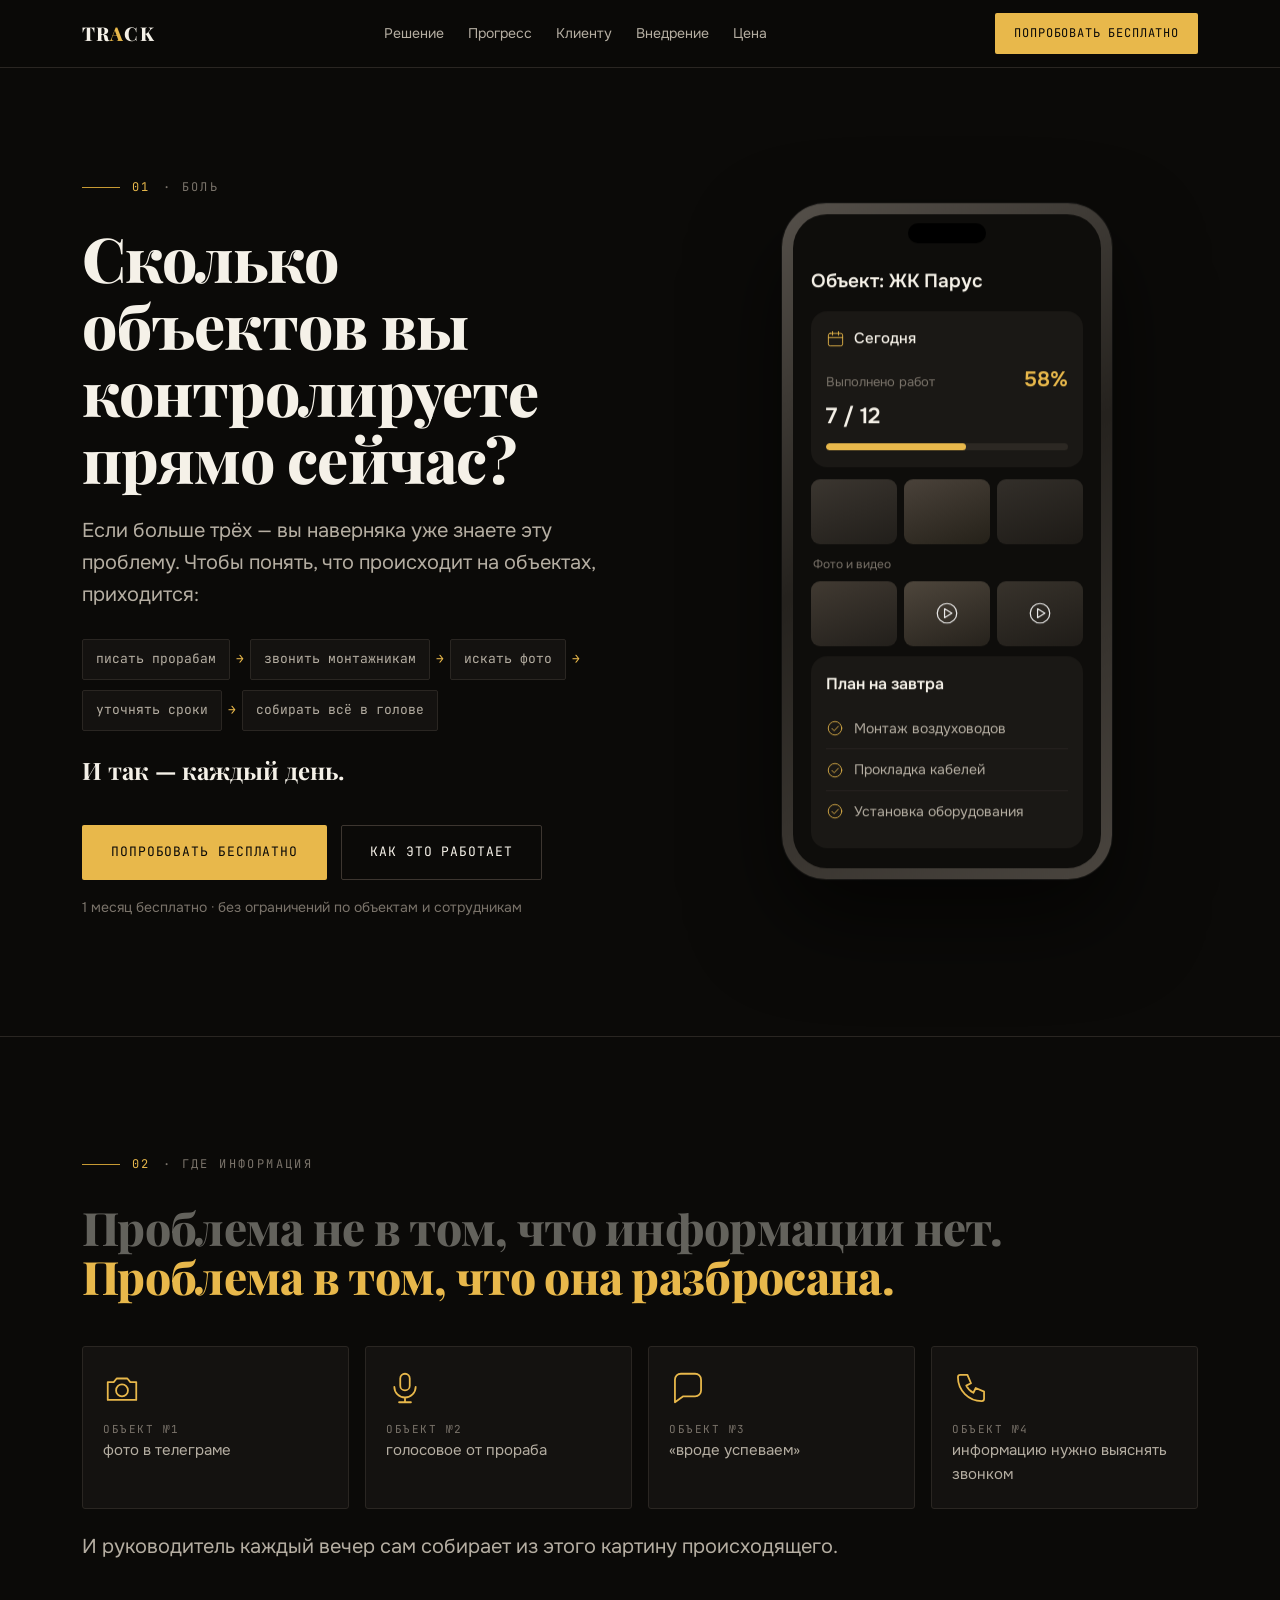
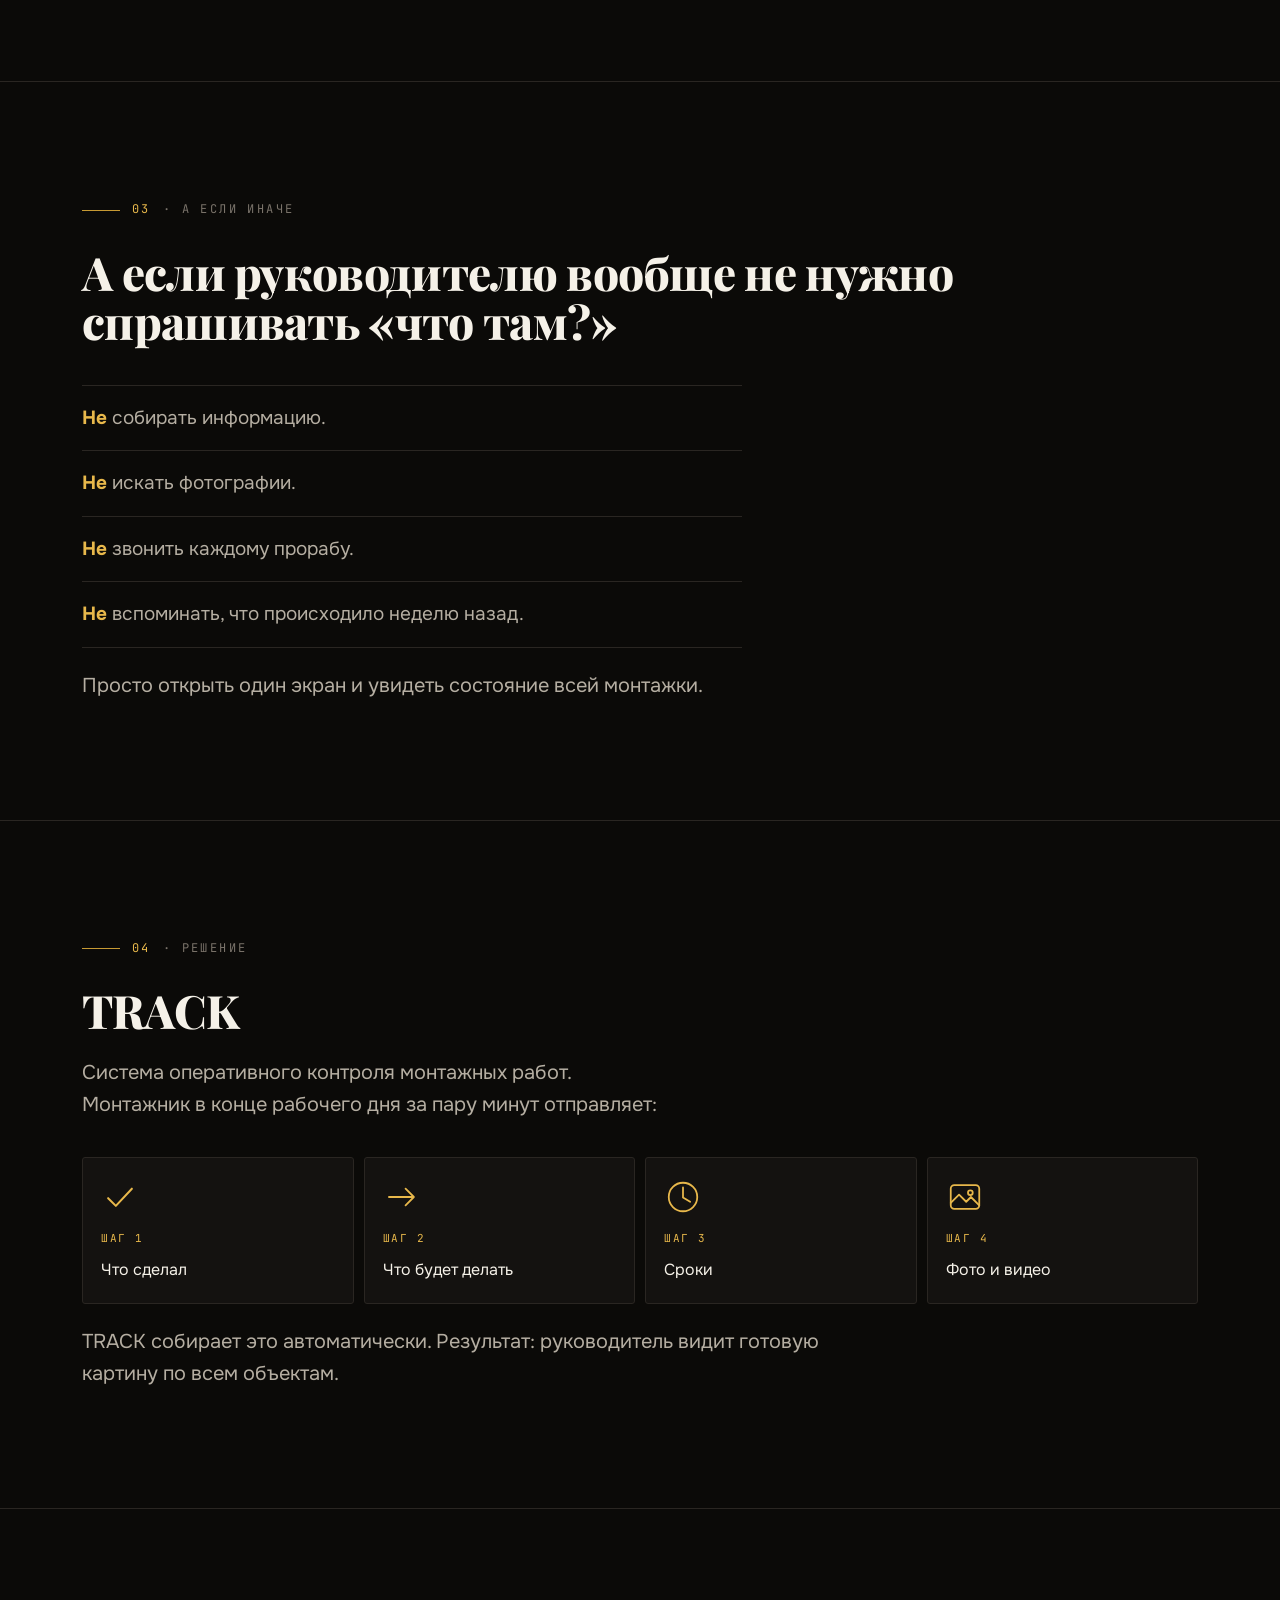
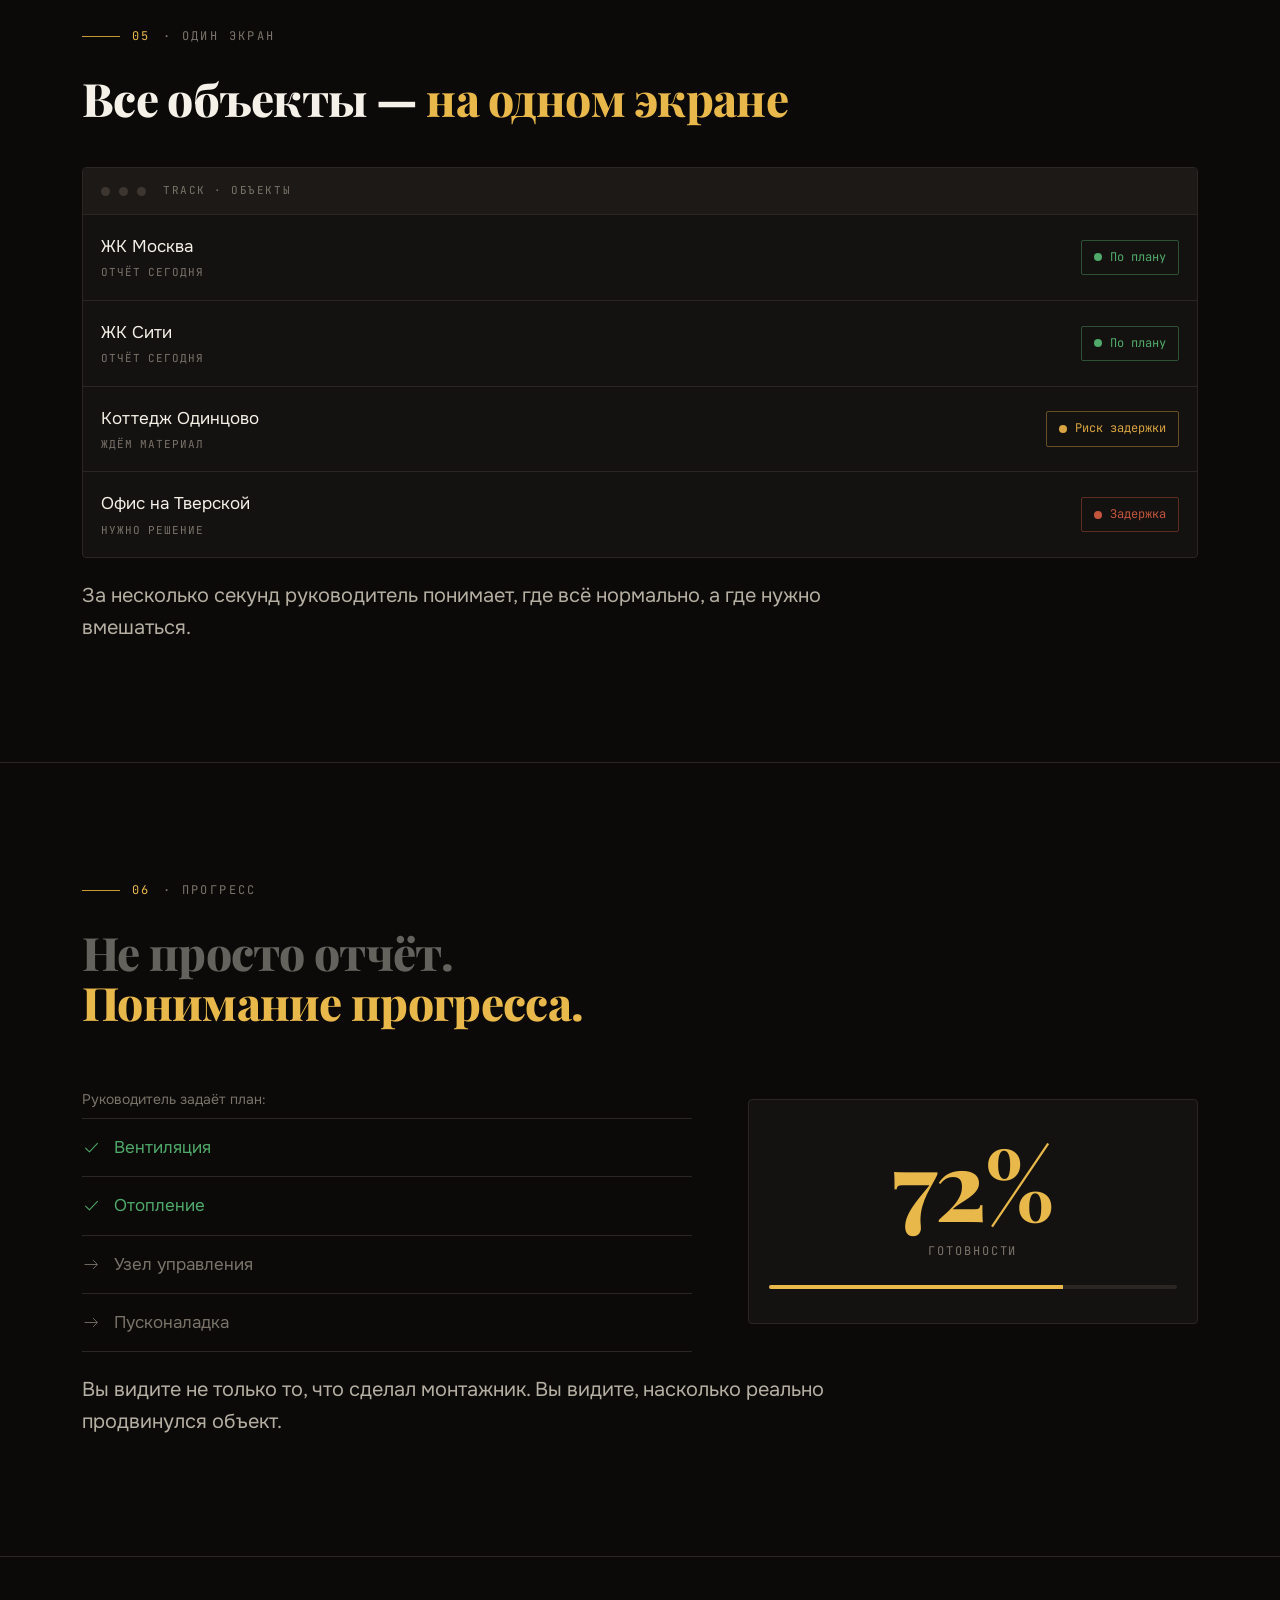
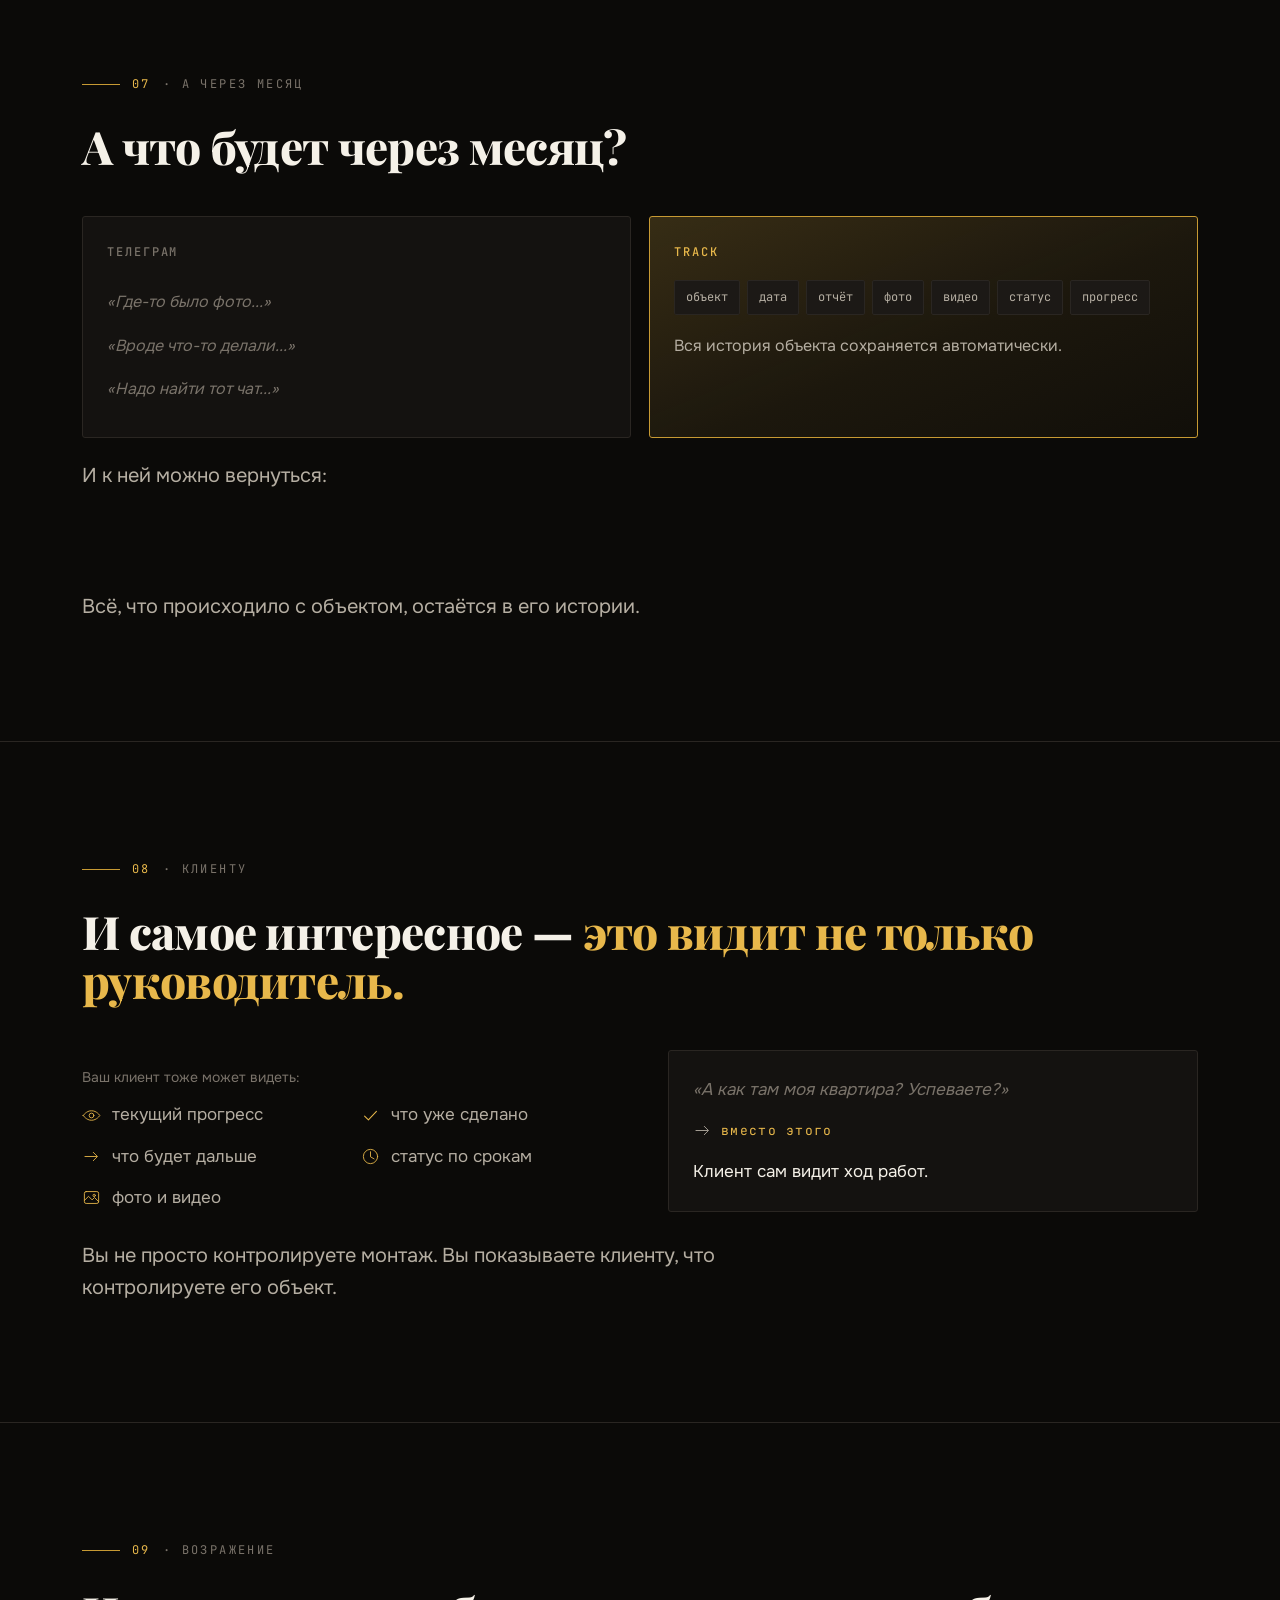
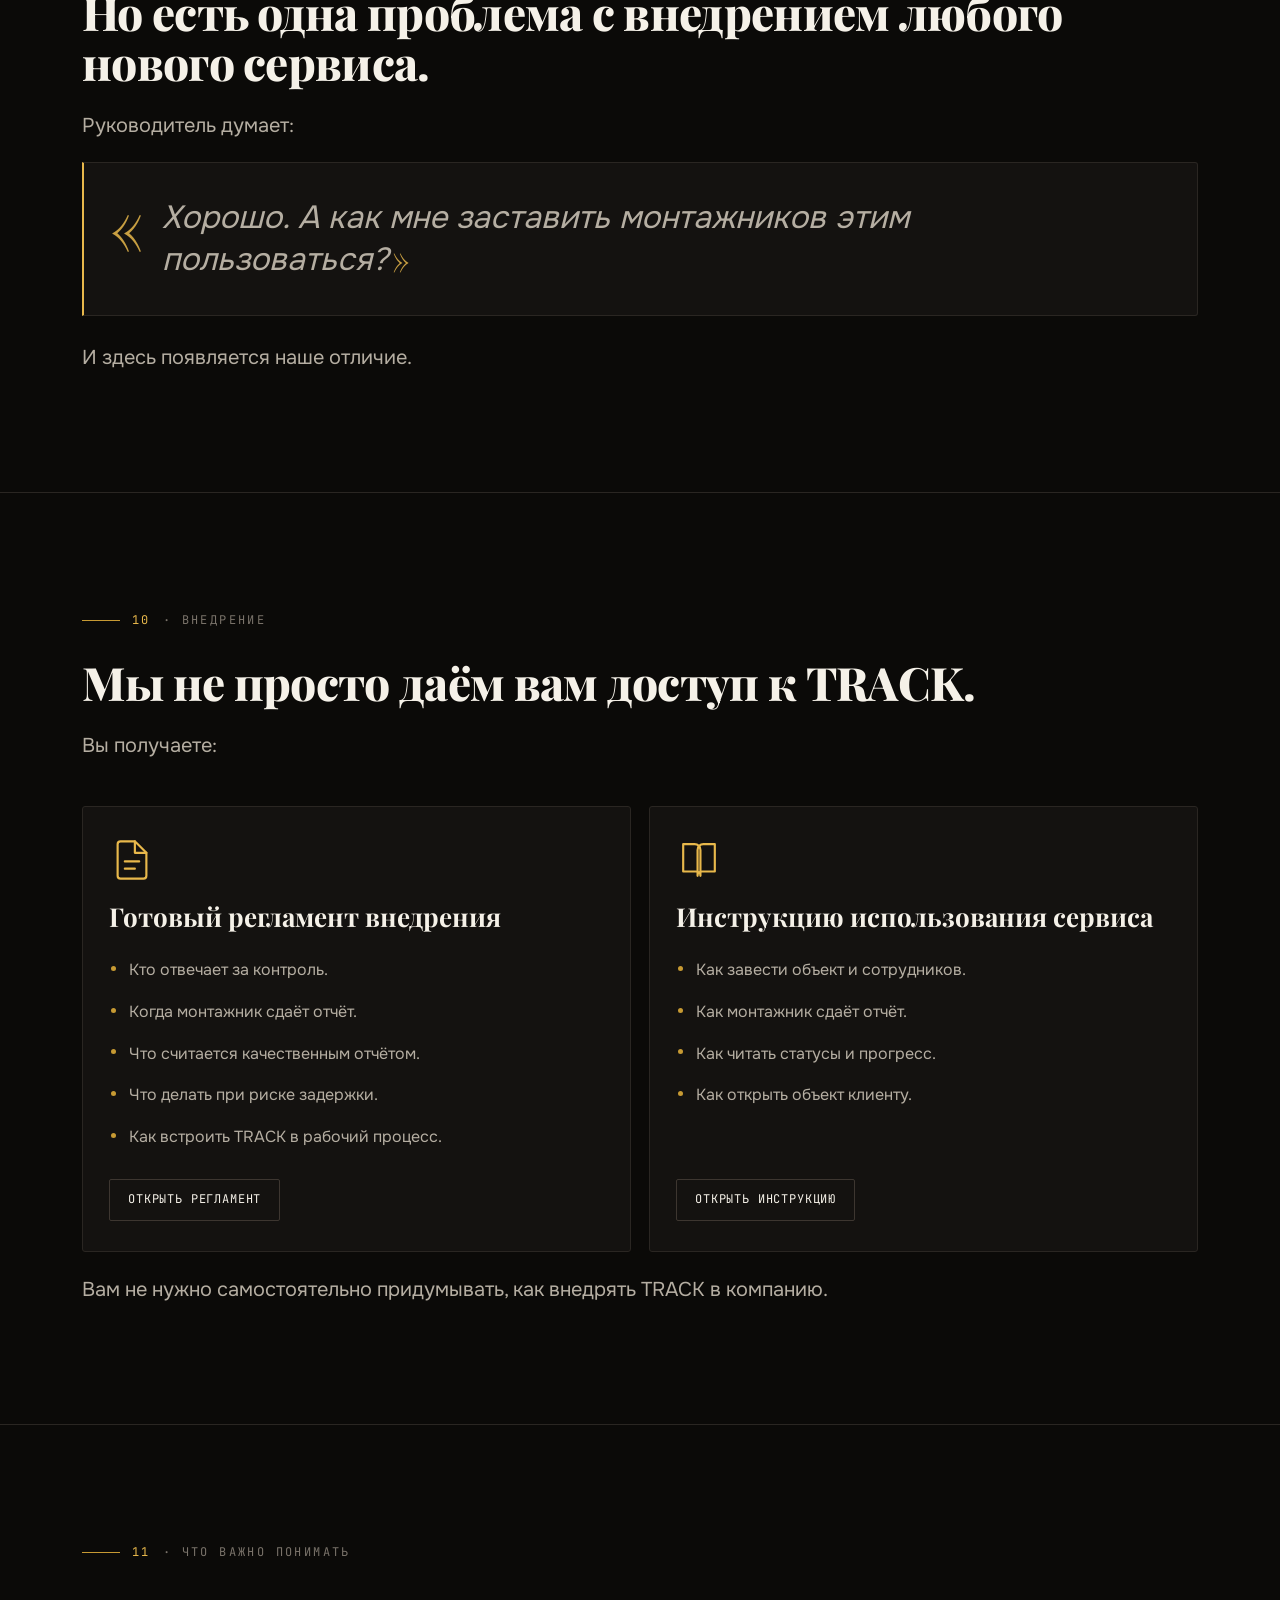
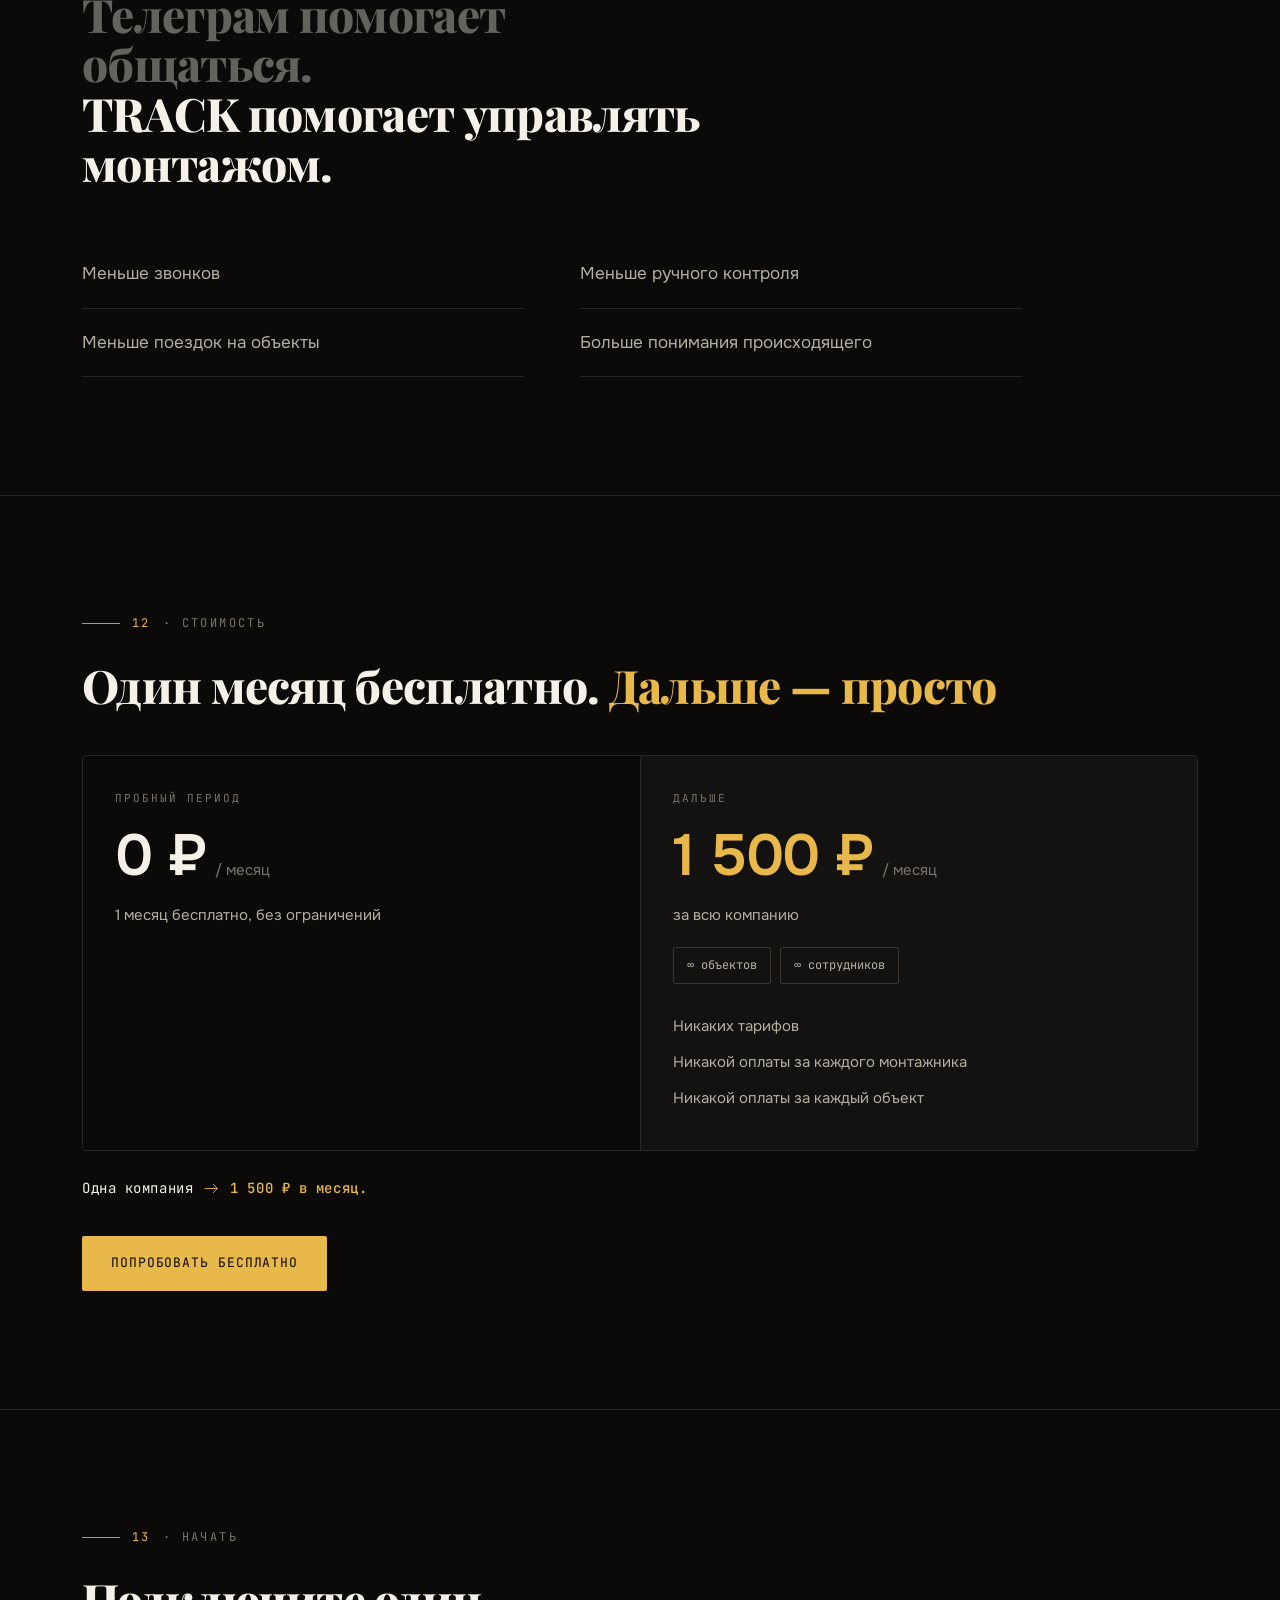
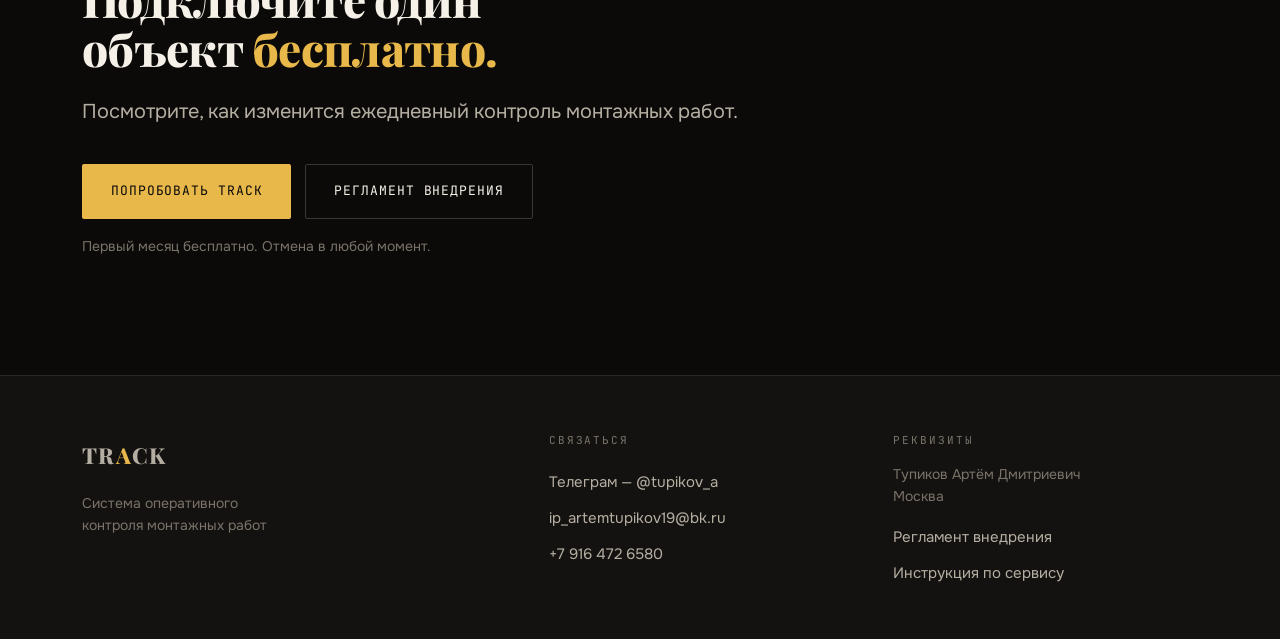
==== commit 92cec887: "Add the service instruction page at /instructions Build the bot usage instruction from the supplied " ====
--- a/index.html
+++ b/index.html
@@ -942,7 +942,7 @@
           <li>Как читать статусы и прогресс.</li>
           <li>Как открыть объект клиенту.</li>
         </ul>
-        <a href="https://t.me/tupikov_a" target="_blank" rel="noopener" class="btn btn--ghost btn--sm">Запросить инструкцию</a>
+        <a href="instructions/" class="btn btn--ghost btn--sm">Открыть инструкцию</a>
       </div>
     </div>
     <p class="lede">Вам не нужно самостоятельно придумывать, как внедрять TRACK в компанию.</p>
@@ -1037,6 +1037,7 @@
       <p>Тупиков Артём Дмитриевич</p>
       <p>Москва</p>
       <a href="regulations/">Регламент внедрения</a>
+      <a href="instructions/">Инструкция по сервису</a>
     </div>
 
   </div>
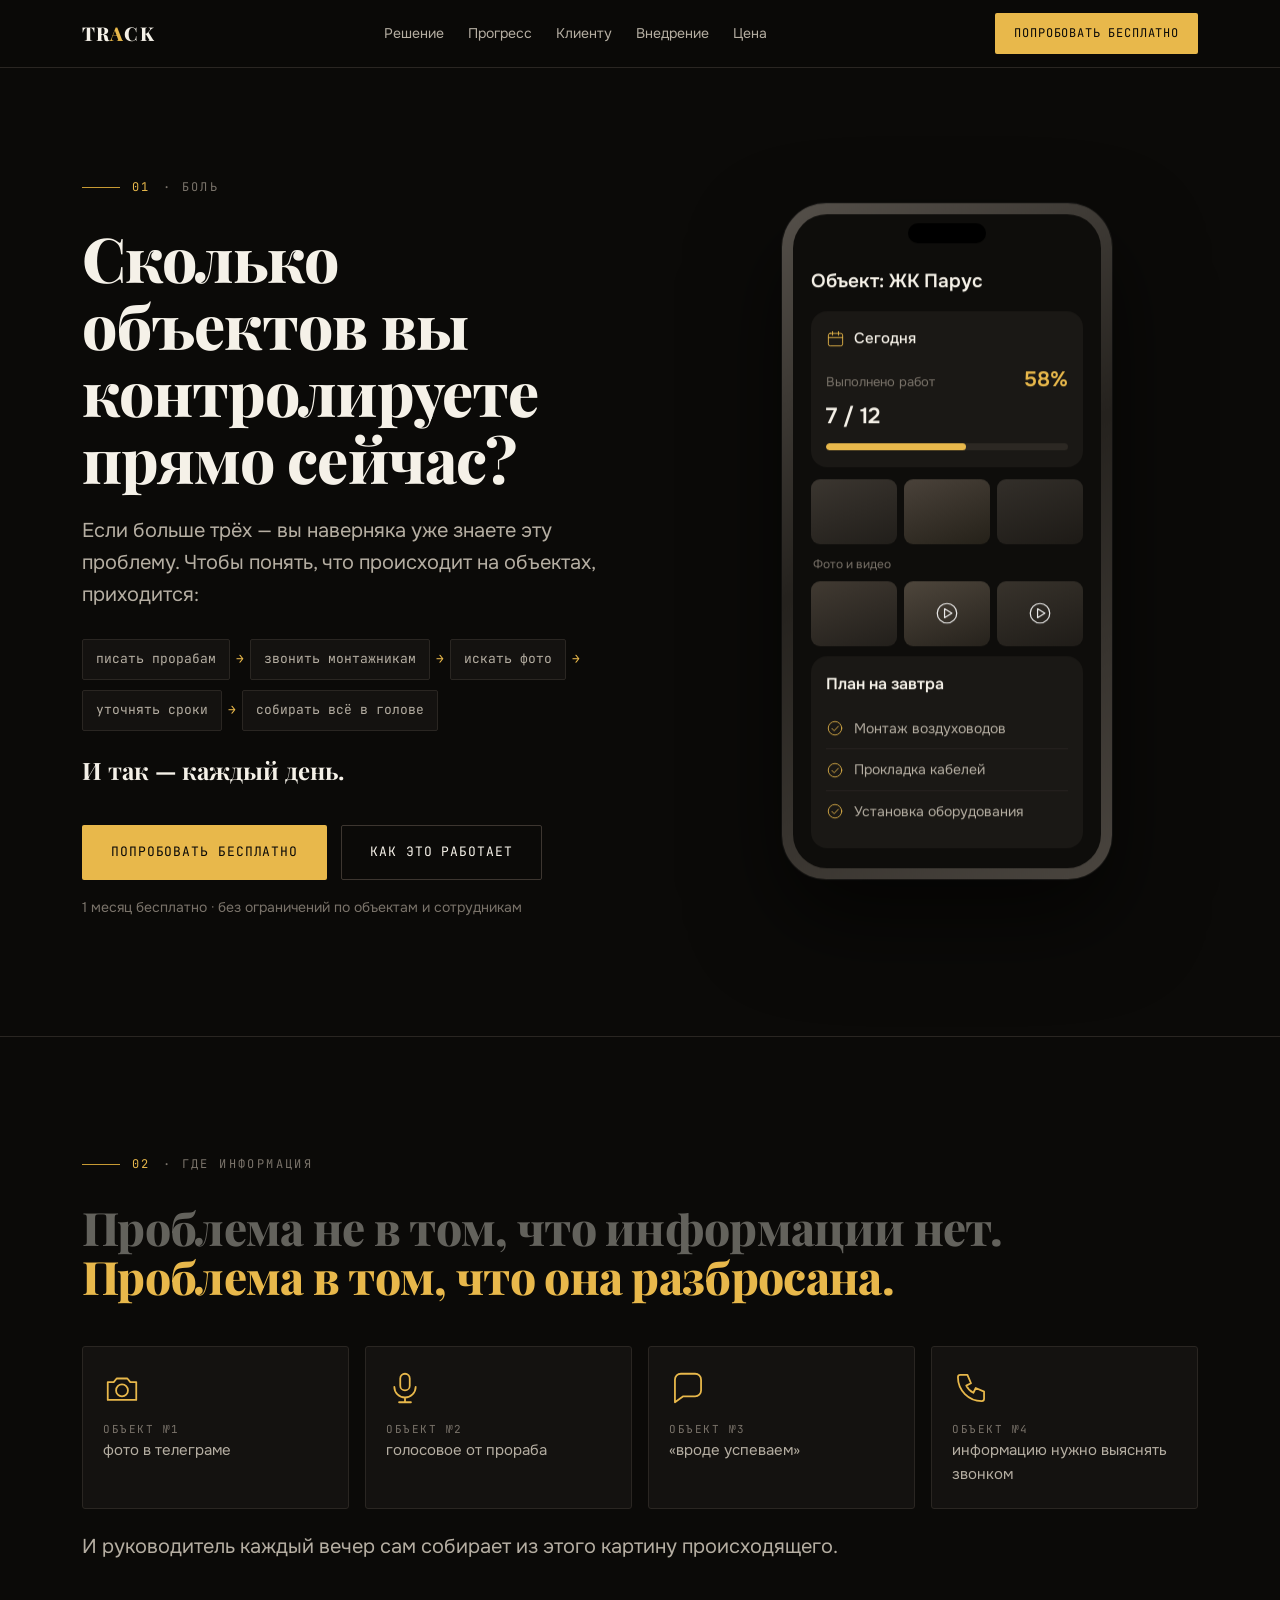
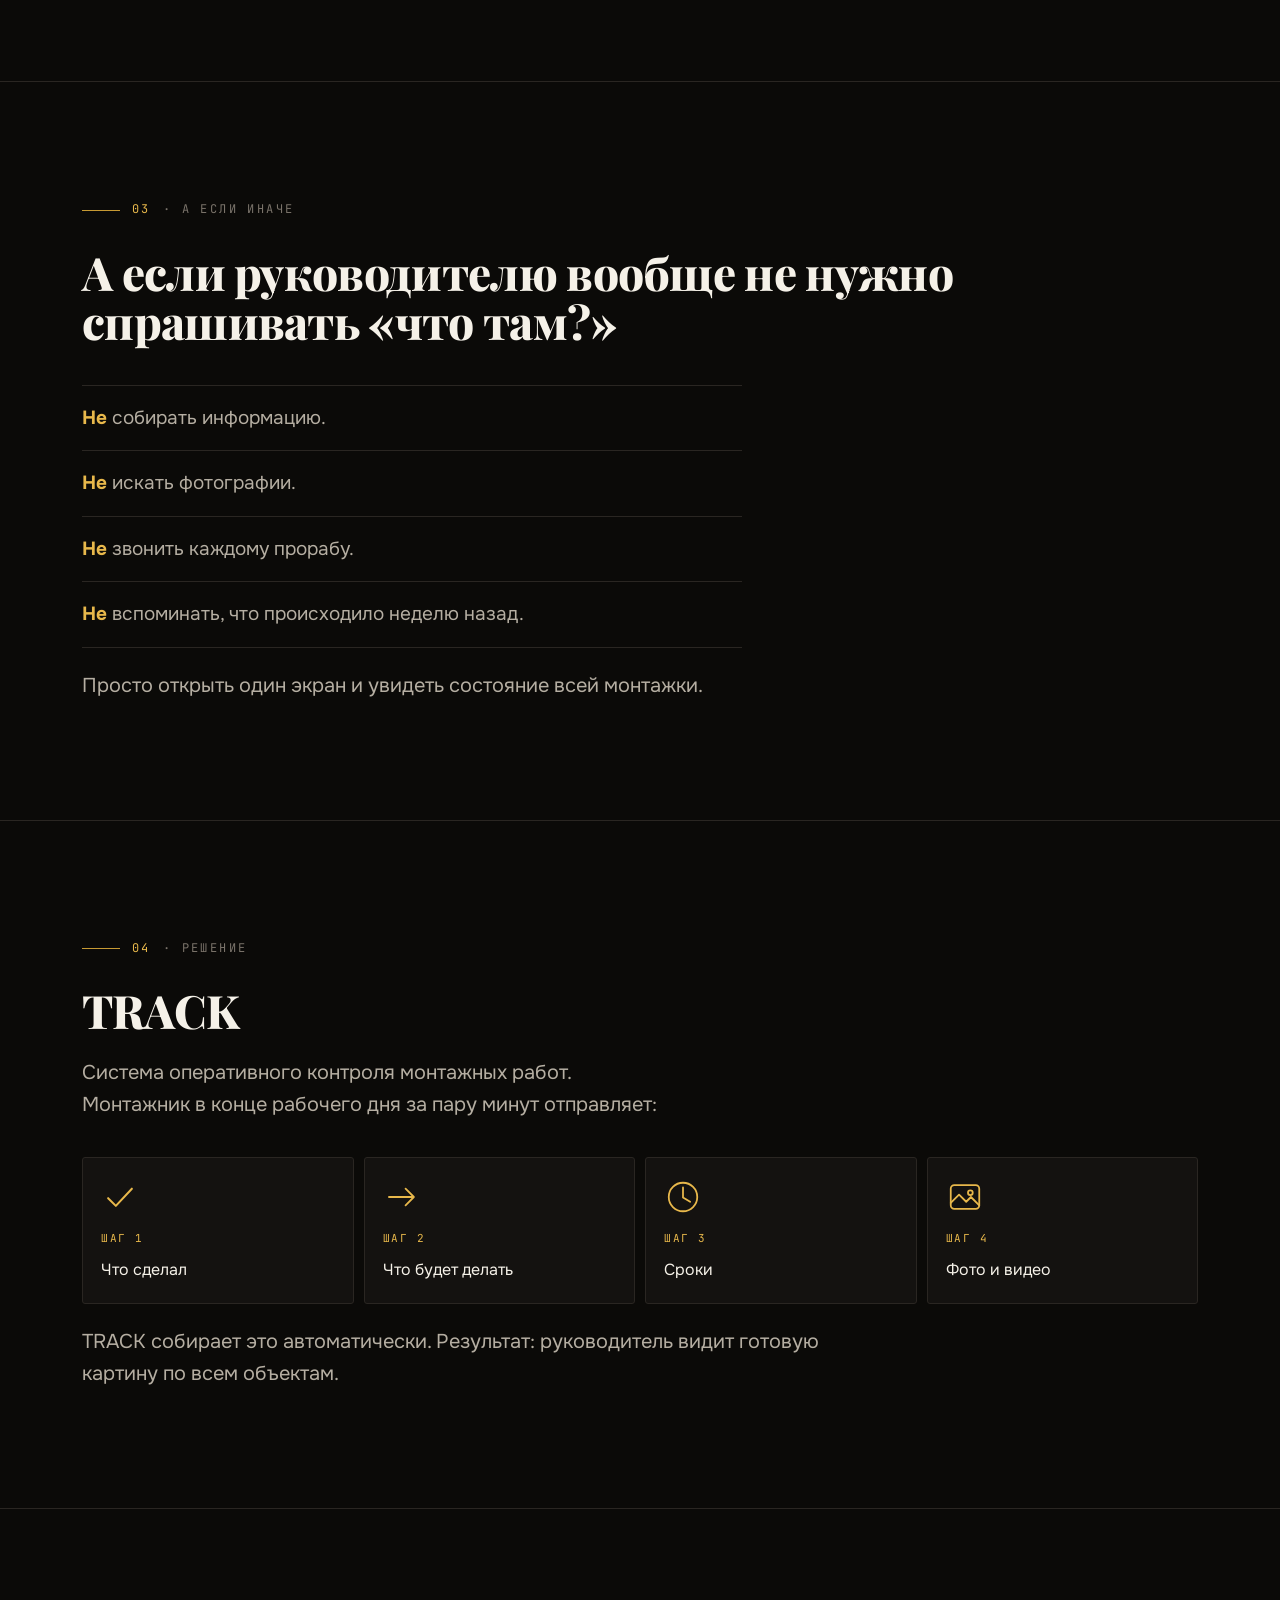
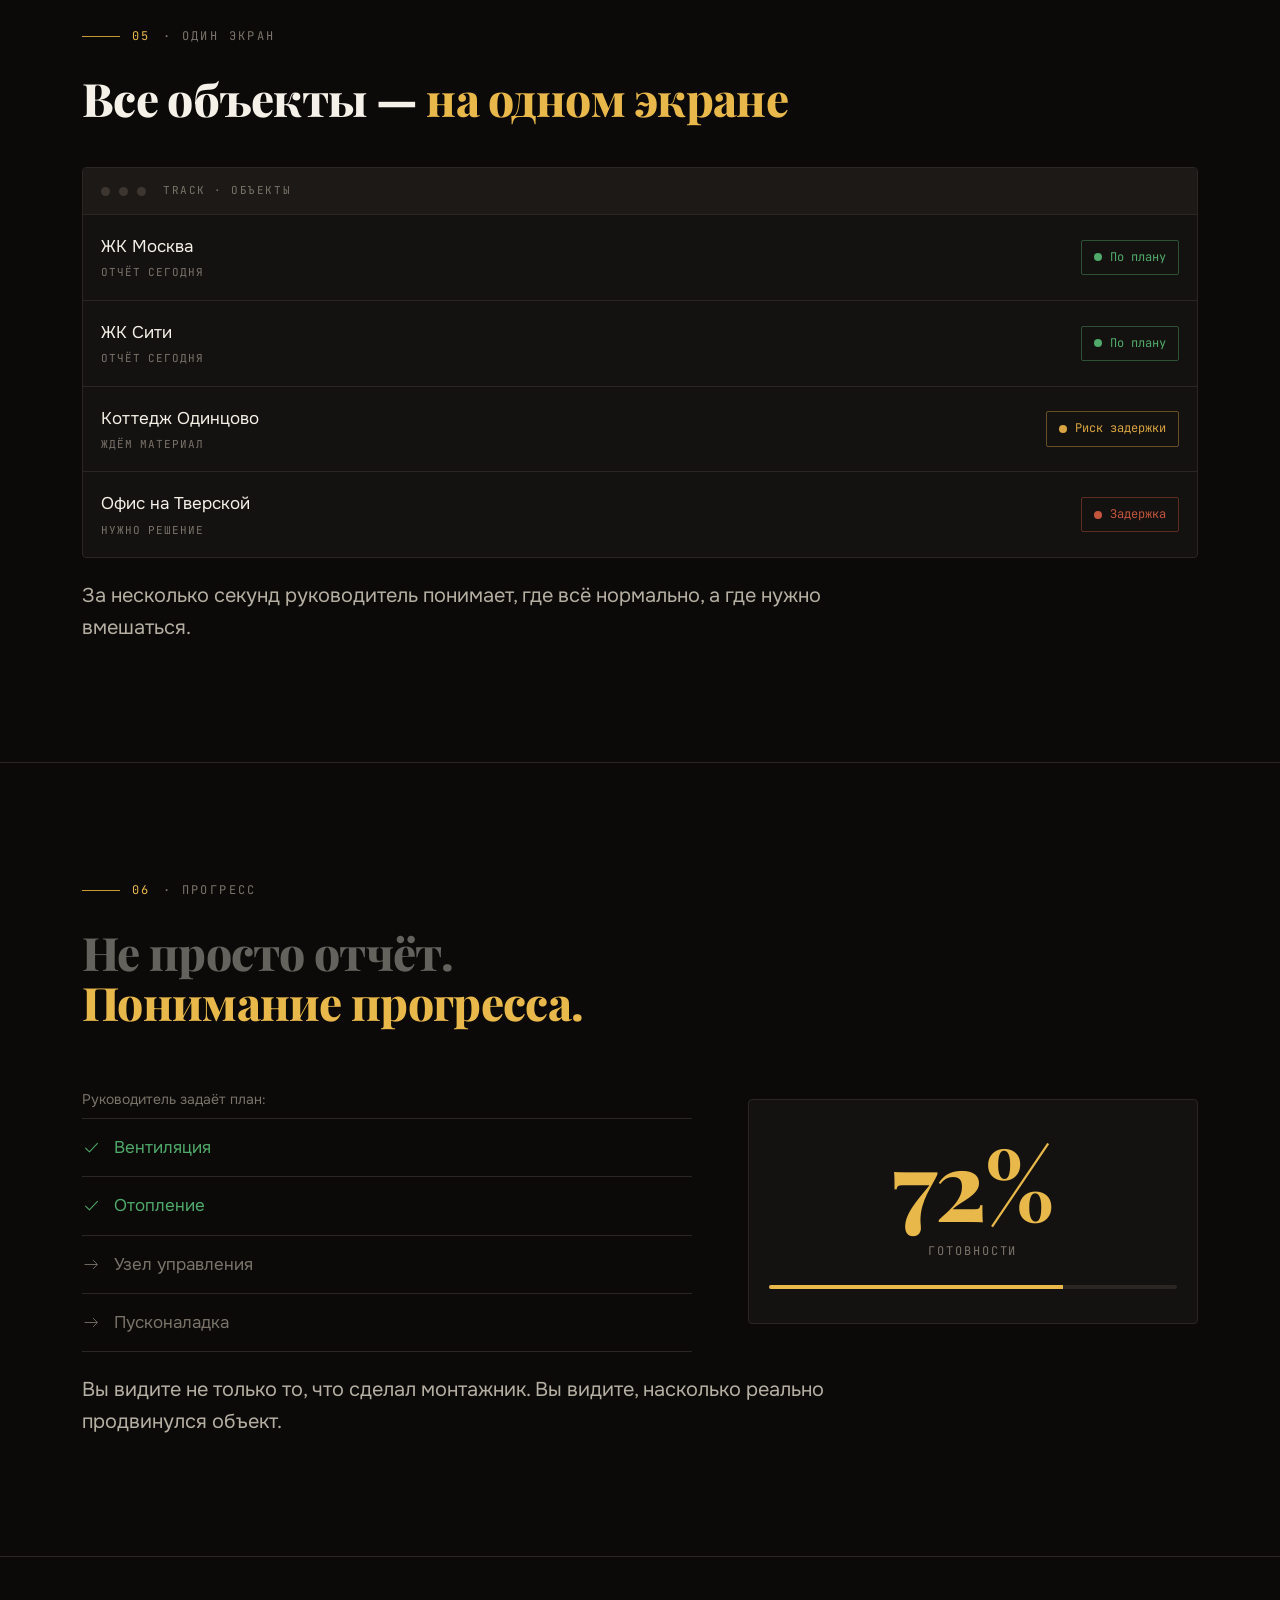
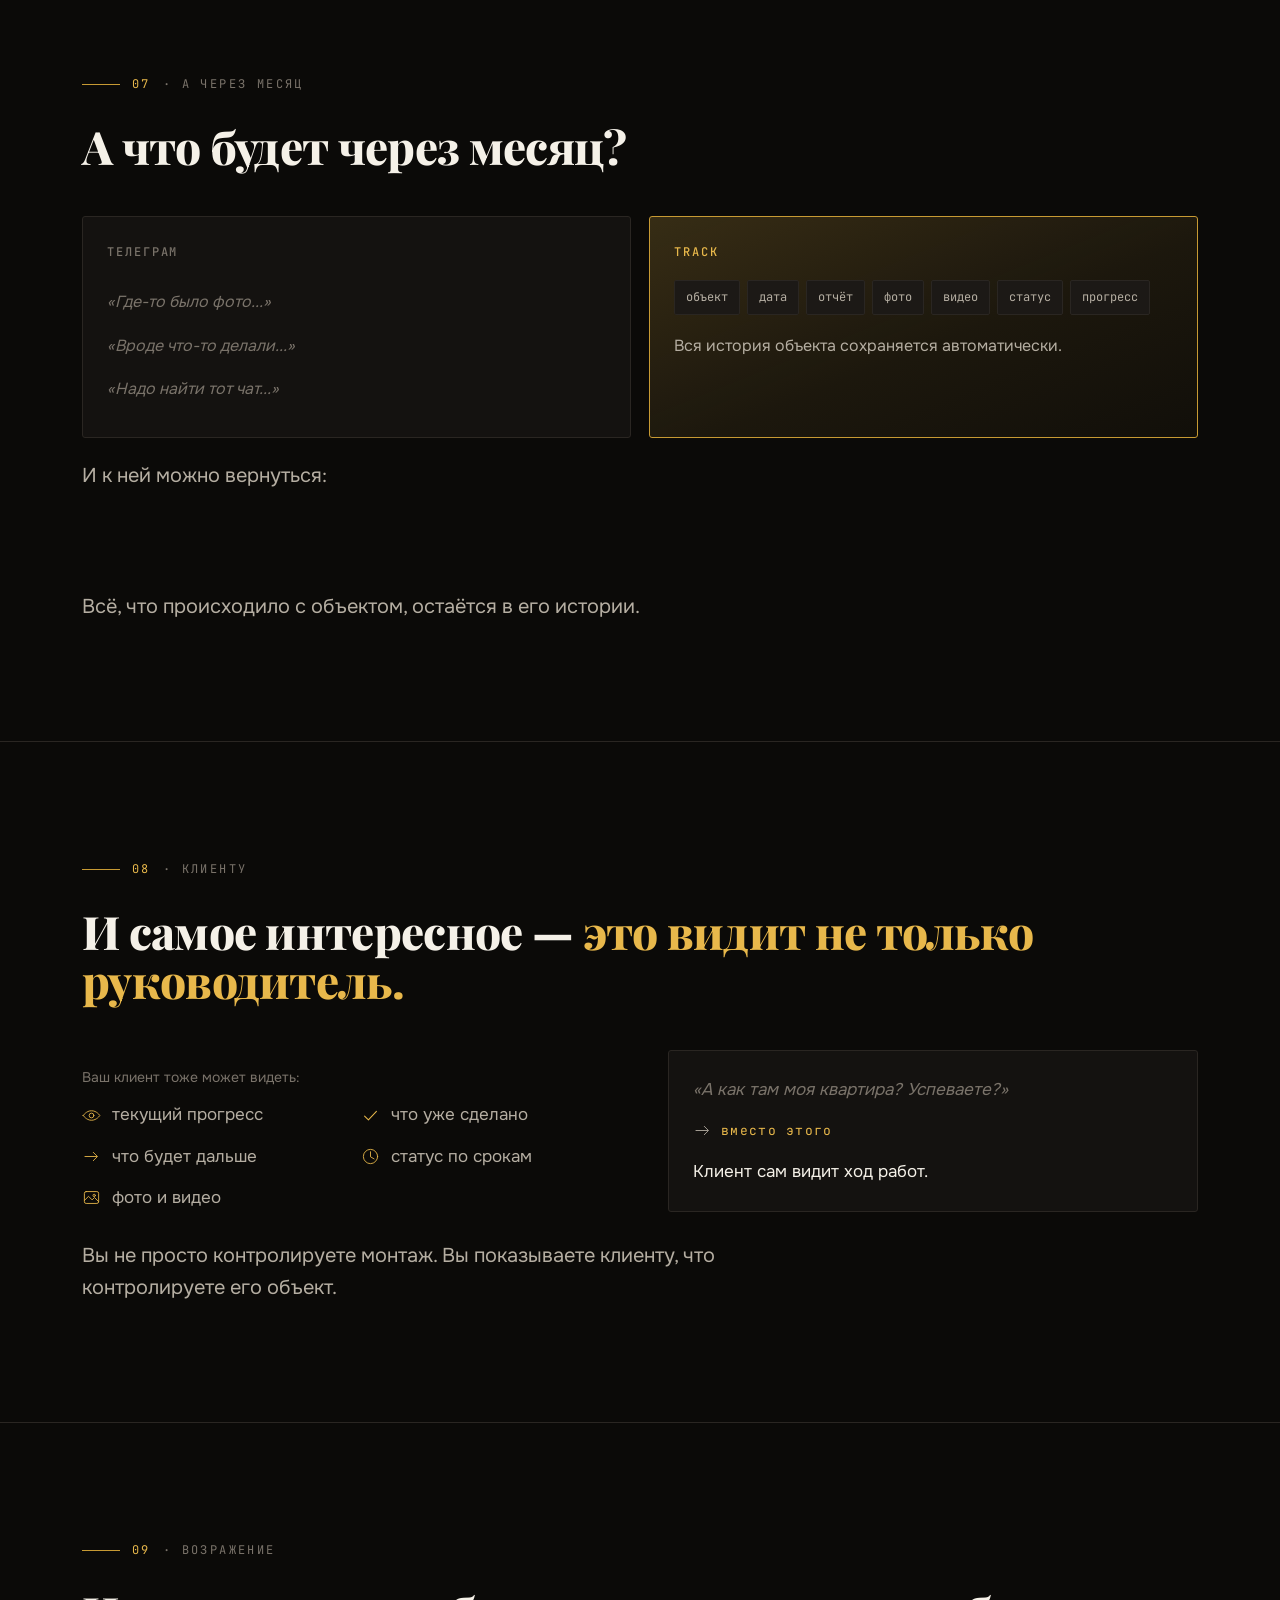
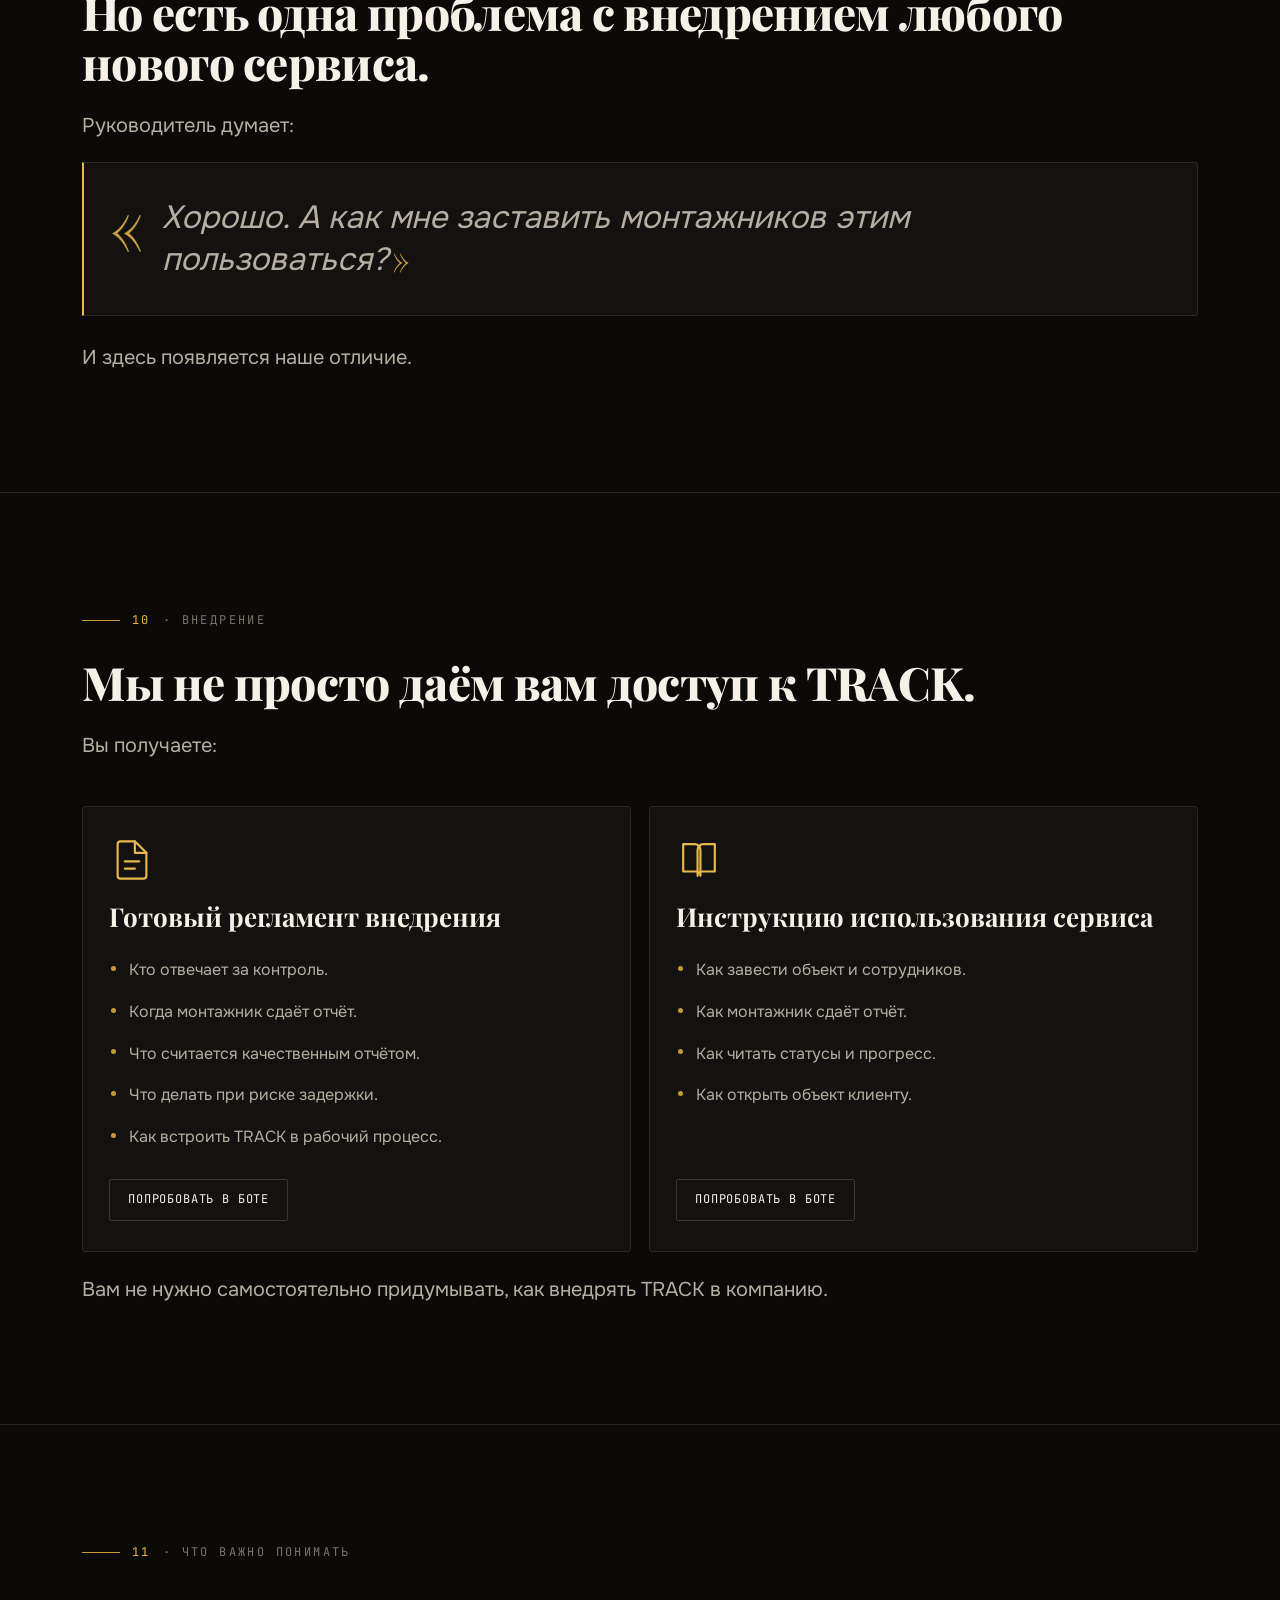
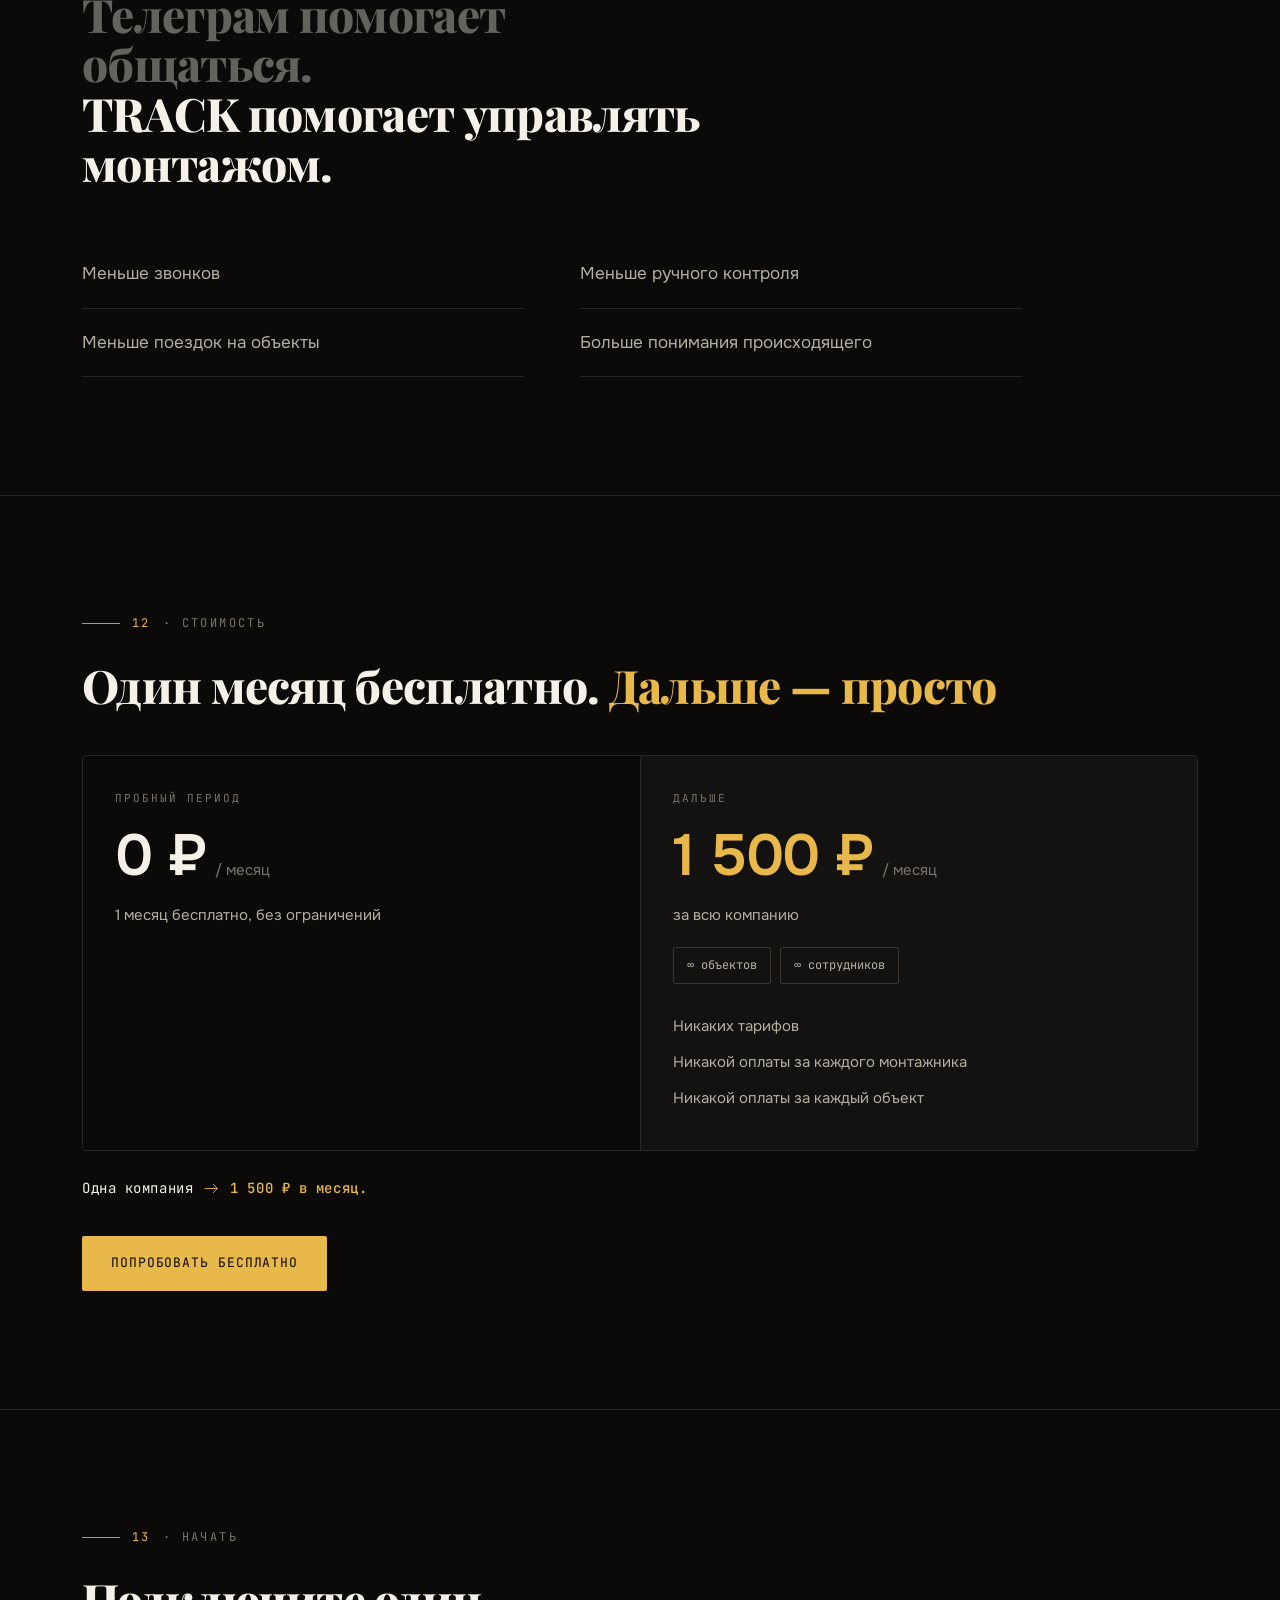
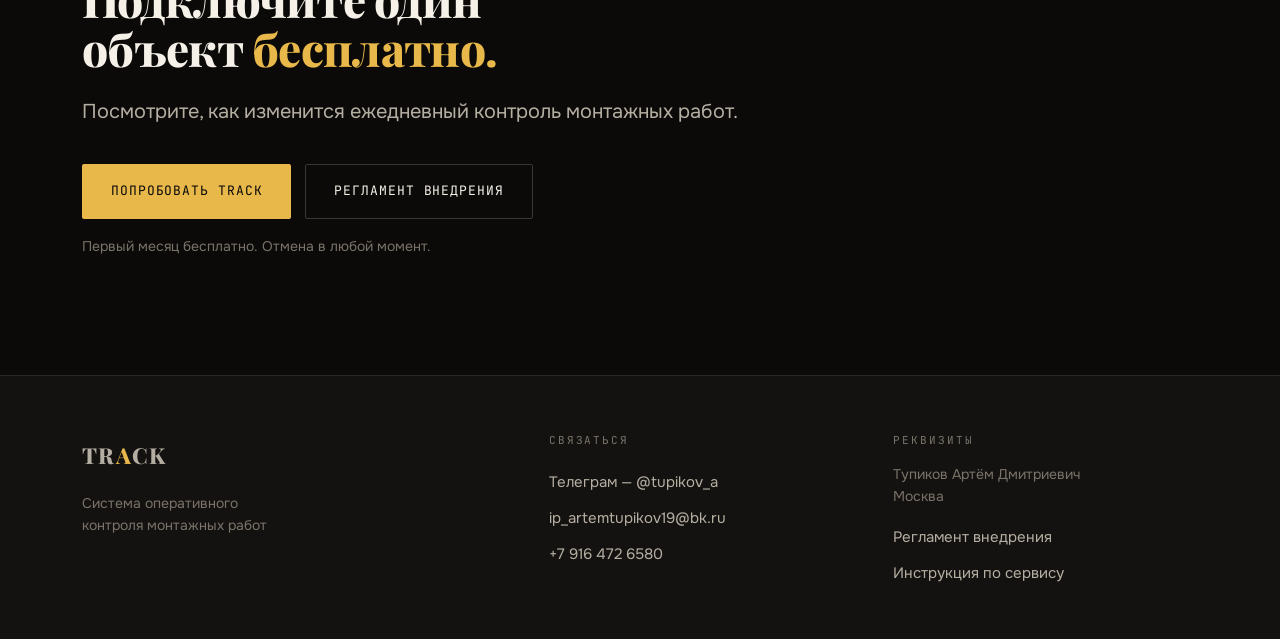
==== commit 0ba76ed7: "Point landing action buttons to the Telegram bot Route every call-to-action to the bot https://t.me/" ====
--- a/index.html
+++ b/index.html
@@ -679,7 +679,7 @@
       <a href="#s10">Внедрение</a>
       <a href="#s12">Цена</a>
     </nav>
-    <a href="https://t.me/tupikov_a" target="_blank" rel="noopener" class="btn btn--sm">Попробовать бесплатно</a>
+    <a href="https://t.me/trackmontagebot" target="_blank" rel="noopener" class="btn btn--sm">Попробовать бесплатно</a>
   </div>
 </header>
 
@@ -701,7 +701,7 @@
       </div>
       <p class="hero-loop">И так — каждый день.</p>
       <div class="cta-row">
-        <a href="https://t.me/tupikov_a" target="_blank" rel="noopener" class="btn">Попробовать бесплатно</a>
+        <a href="https://t.me/trackmontagebot" target="_blank" rel="noopener" class="btn">Попробовать бесплатно</a>
         <a href="#s4" class="btn btn--ghost">Как это работает</a>
       </div>
       <p class="note">1 месяц бесплатно · без ограничений по объектам и сотрудникам</p>
@@ -931,7 +931,7 @@
           <li>Что делать при риске задержки.</li>
           <li>Как встроить TRACK в рабочий процесс.</li>
         </ul>
-        <a href="regulations/" class="btn btn--ghost btn--sm">Открыть регламент</a>
+        <a href="https://t.me/trackmontagebot" target="_blank" rel="noopener" class="btn btn--ghost btn--sm">Попробовать в боте</a>
       </div>
       <div class="card">
         <svg class="ic ic--xl ic--gold"><use href="#i-book"></use></svg>
@@ -942,7 +942,7 @@
           <li>Как читать статусы и прогресс.</li>
           <li>Как открыть объект клиенту.</li>
         </ul>
-        <a href="instructions/" class="btn btn--ghost btn--sm">Открыть инструкцию</a>
+        <a href="https://t.me/trackmontagebot" target="_blank" rel="noopener" class="btn btn--ghost btn--sm">Попробовать в боте</a>
       </div>
     </div>
     <p class="lede">Вам не нужно самостоятельно придумывать, как внедрять TRACK в компанию.</p>
@@ -992,7 +992,7 @@
     </div>
     <p class="price-sum">Одна компания <svg class="ic ic--sm"><use href="#i-next"></use></svg> <b>1 500 ₽ в месяц.</b></p>
     <div class="cta-row">
-      <a href="https://t.me/tupikov_a" target="_blank" rel="noopener" class="btn">Попробовать бесплатно</a>
+      <a href="https://t.me/trackmontagebot" target="_blank" rel="noopener" class="btn">Попробовать бесплатно</a>
     </div>
   </div>
 </section>
@@ -1006,7 +1006,7 @@
     <h2>Подключите один объект <span class="gold">бесплатно.</span></h2>
     <p class="lede">Посмотрите, как изменится ежедневный контроль монтажных работ.</p>
     <div class="cta-row">
-      <a href="https://t.me/tupikov_a" target="_blank" rel="noopener" class="btn">Попробовать TRACK</a>
+      <a href="https://t.me/trackmontagebot" target="_blank" rel="noopener" class="btn">Попробовать TRACK</a>
       <a href="regulations/" class="btn btn--ghost">Регламент внедрения</a>
     </div>
     <p class="note">Первый месяц бесплатно. Отмена в любой момент.</p>
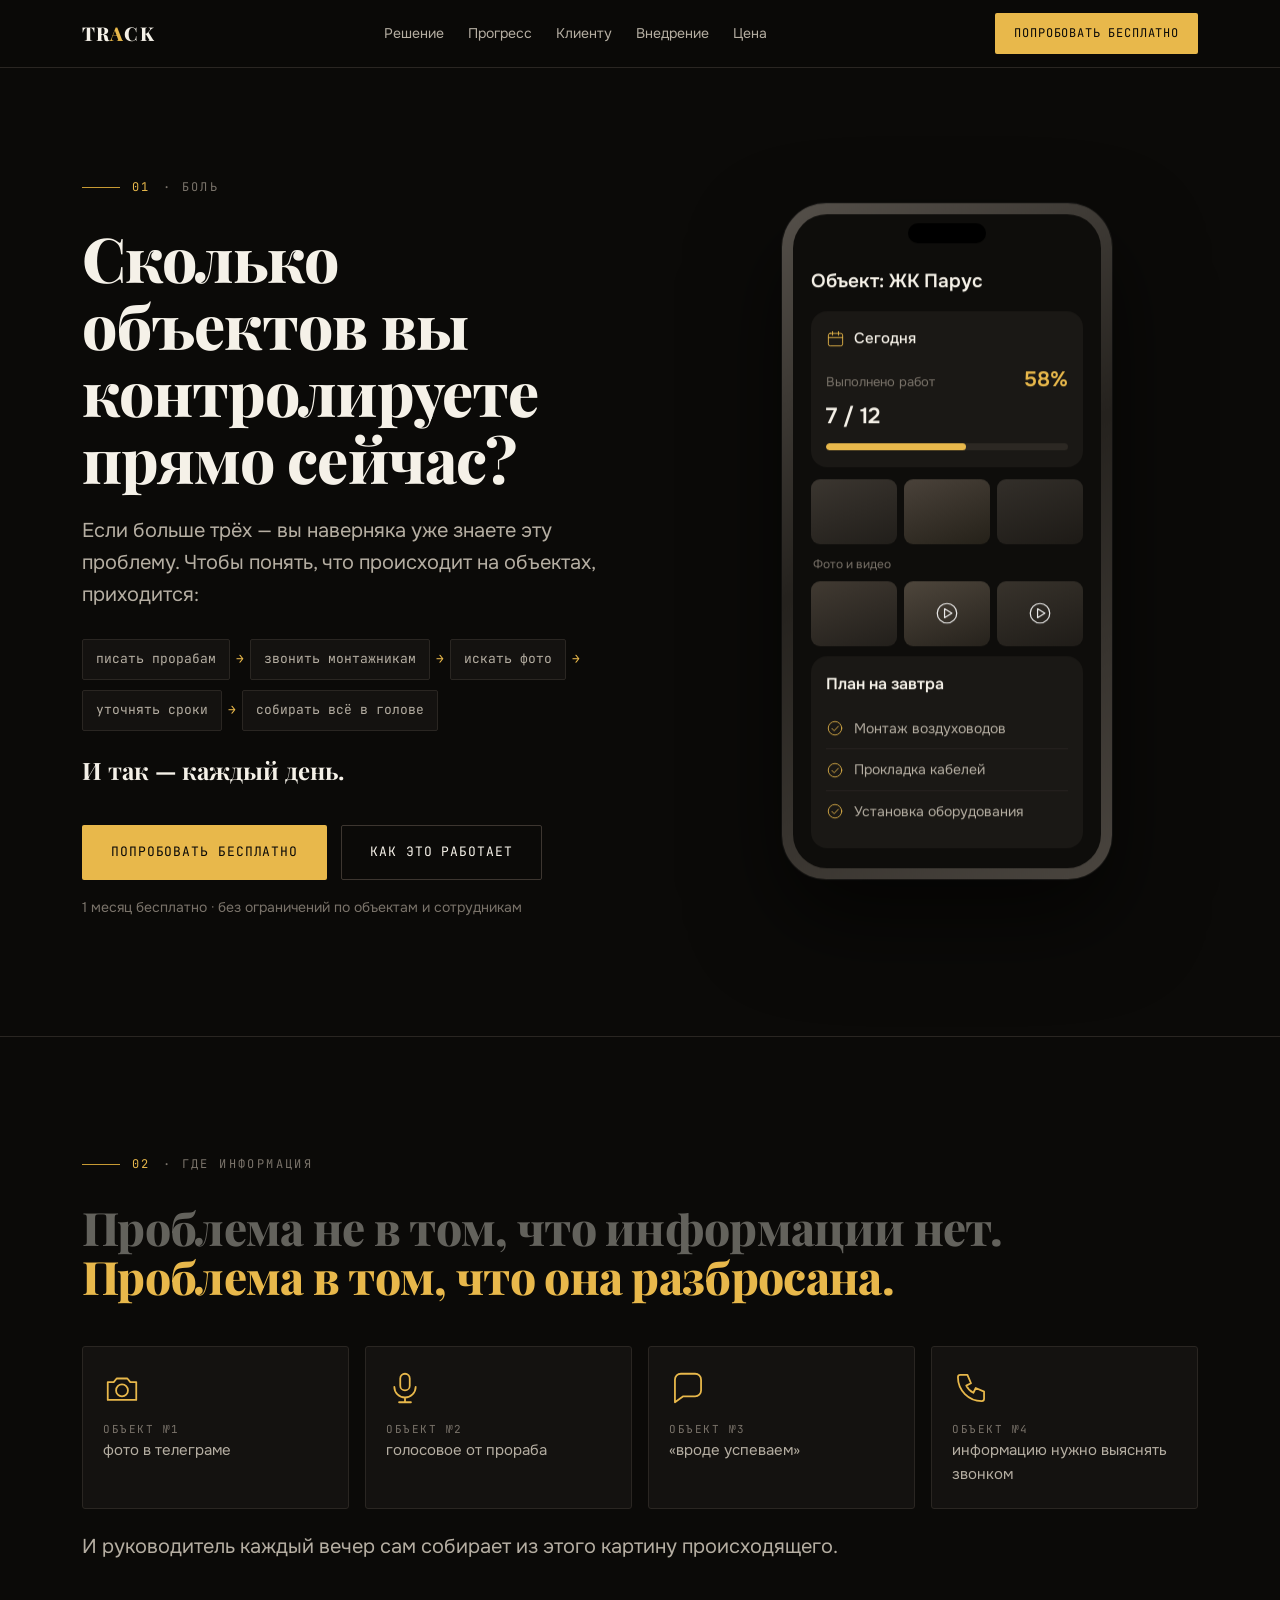
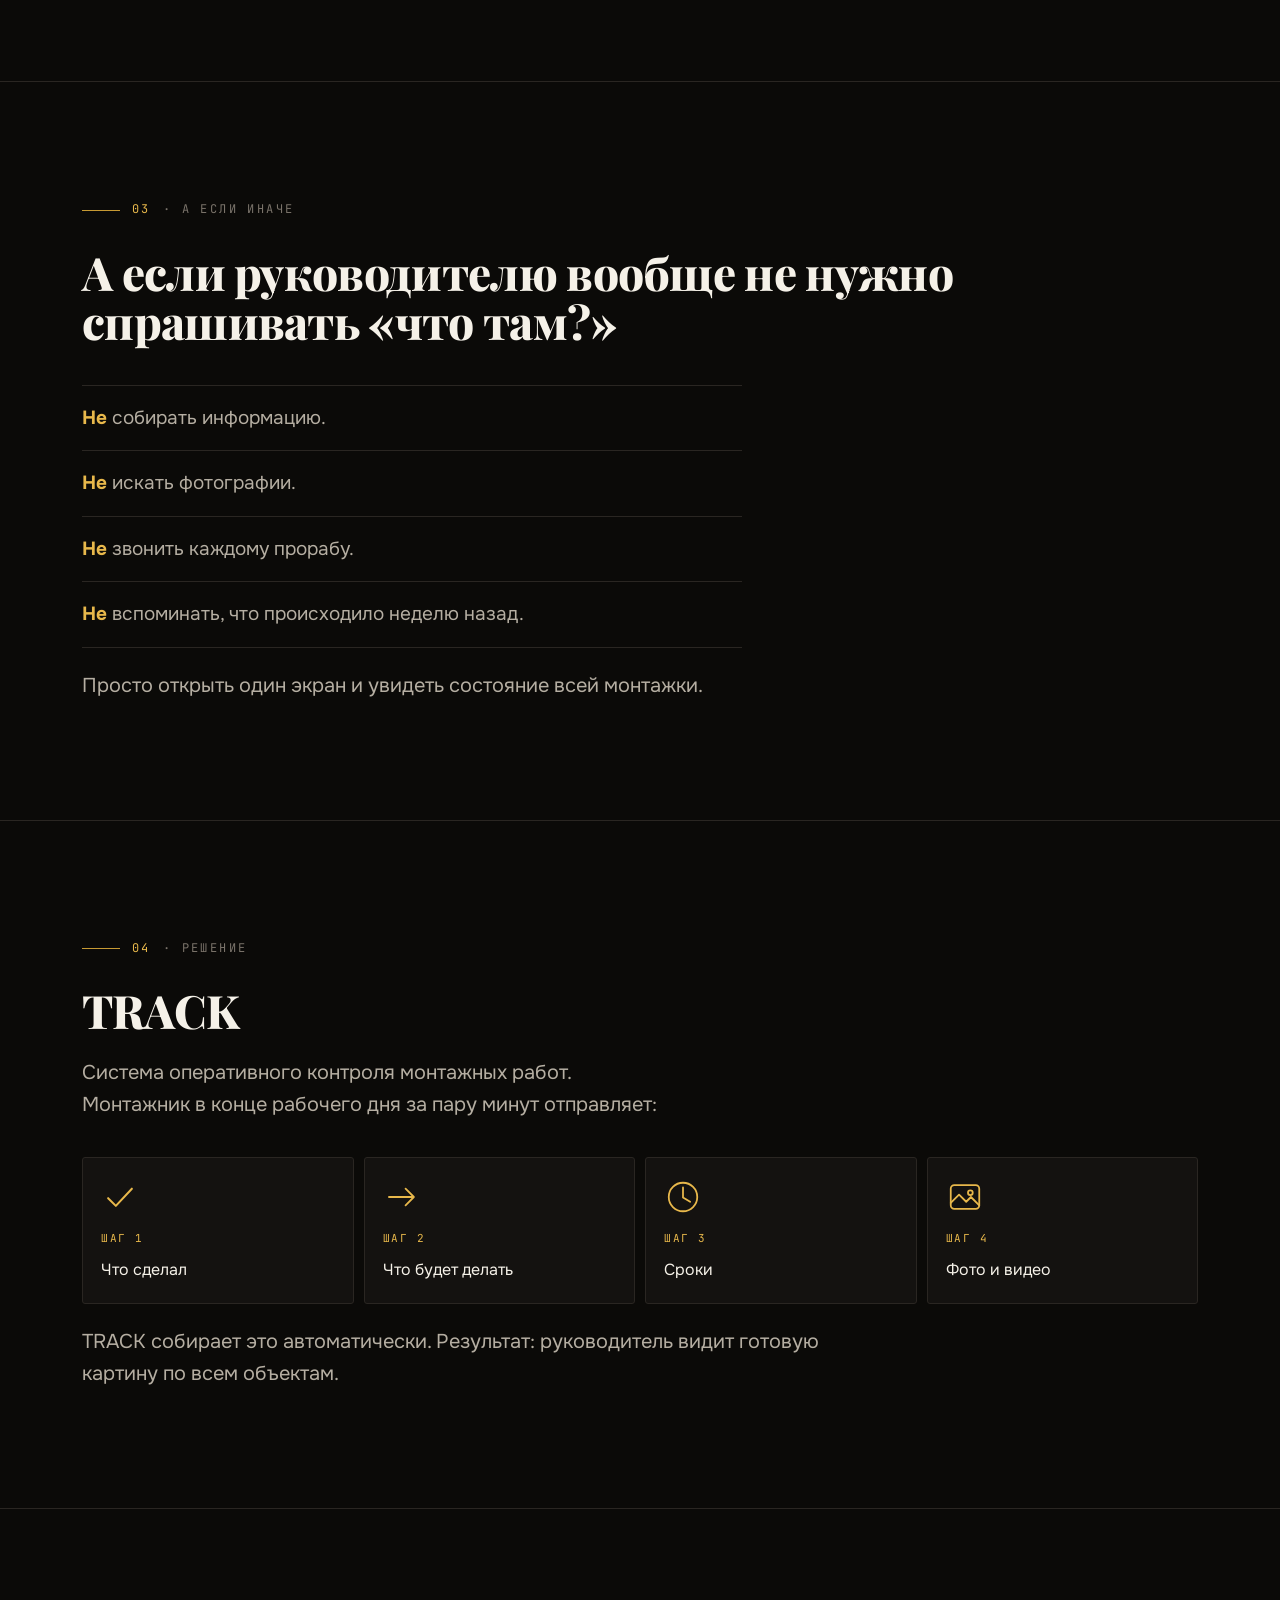
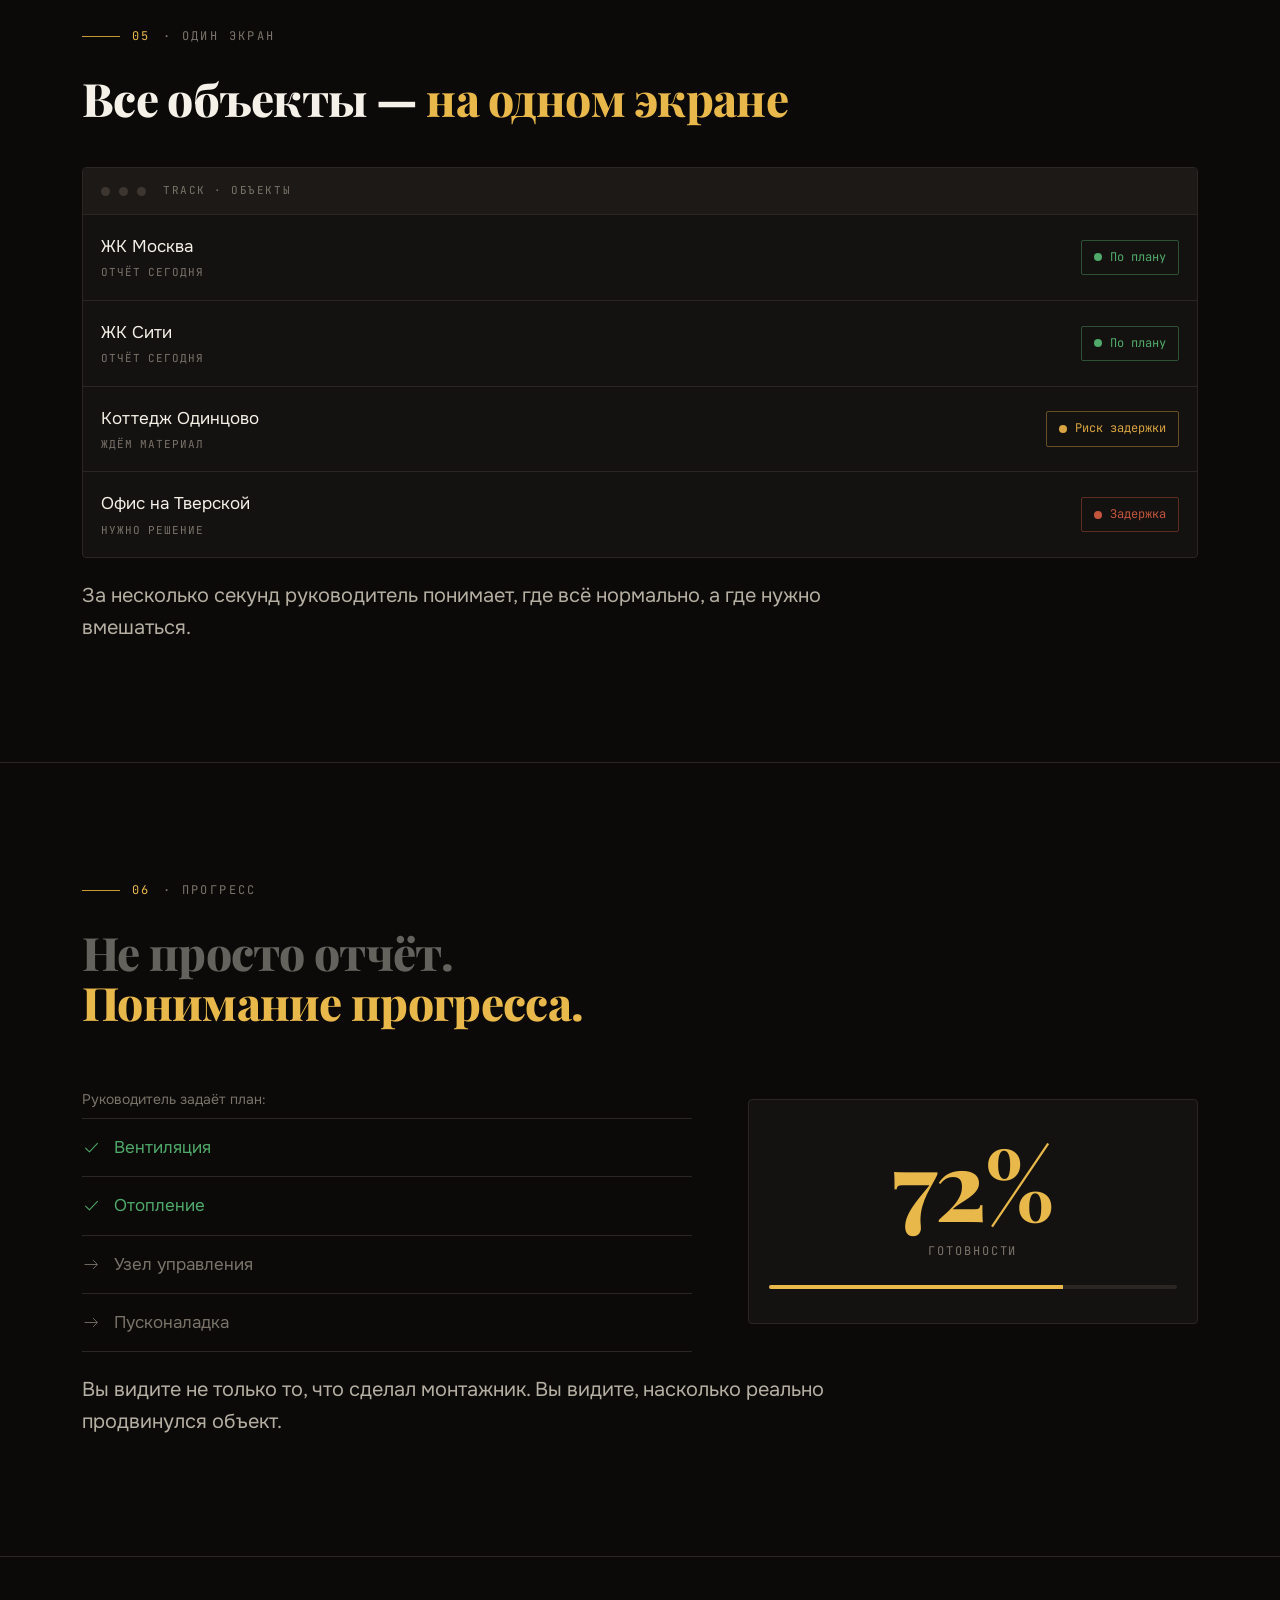
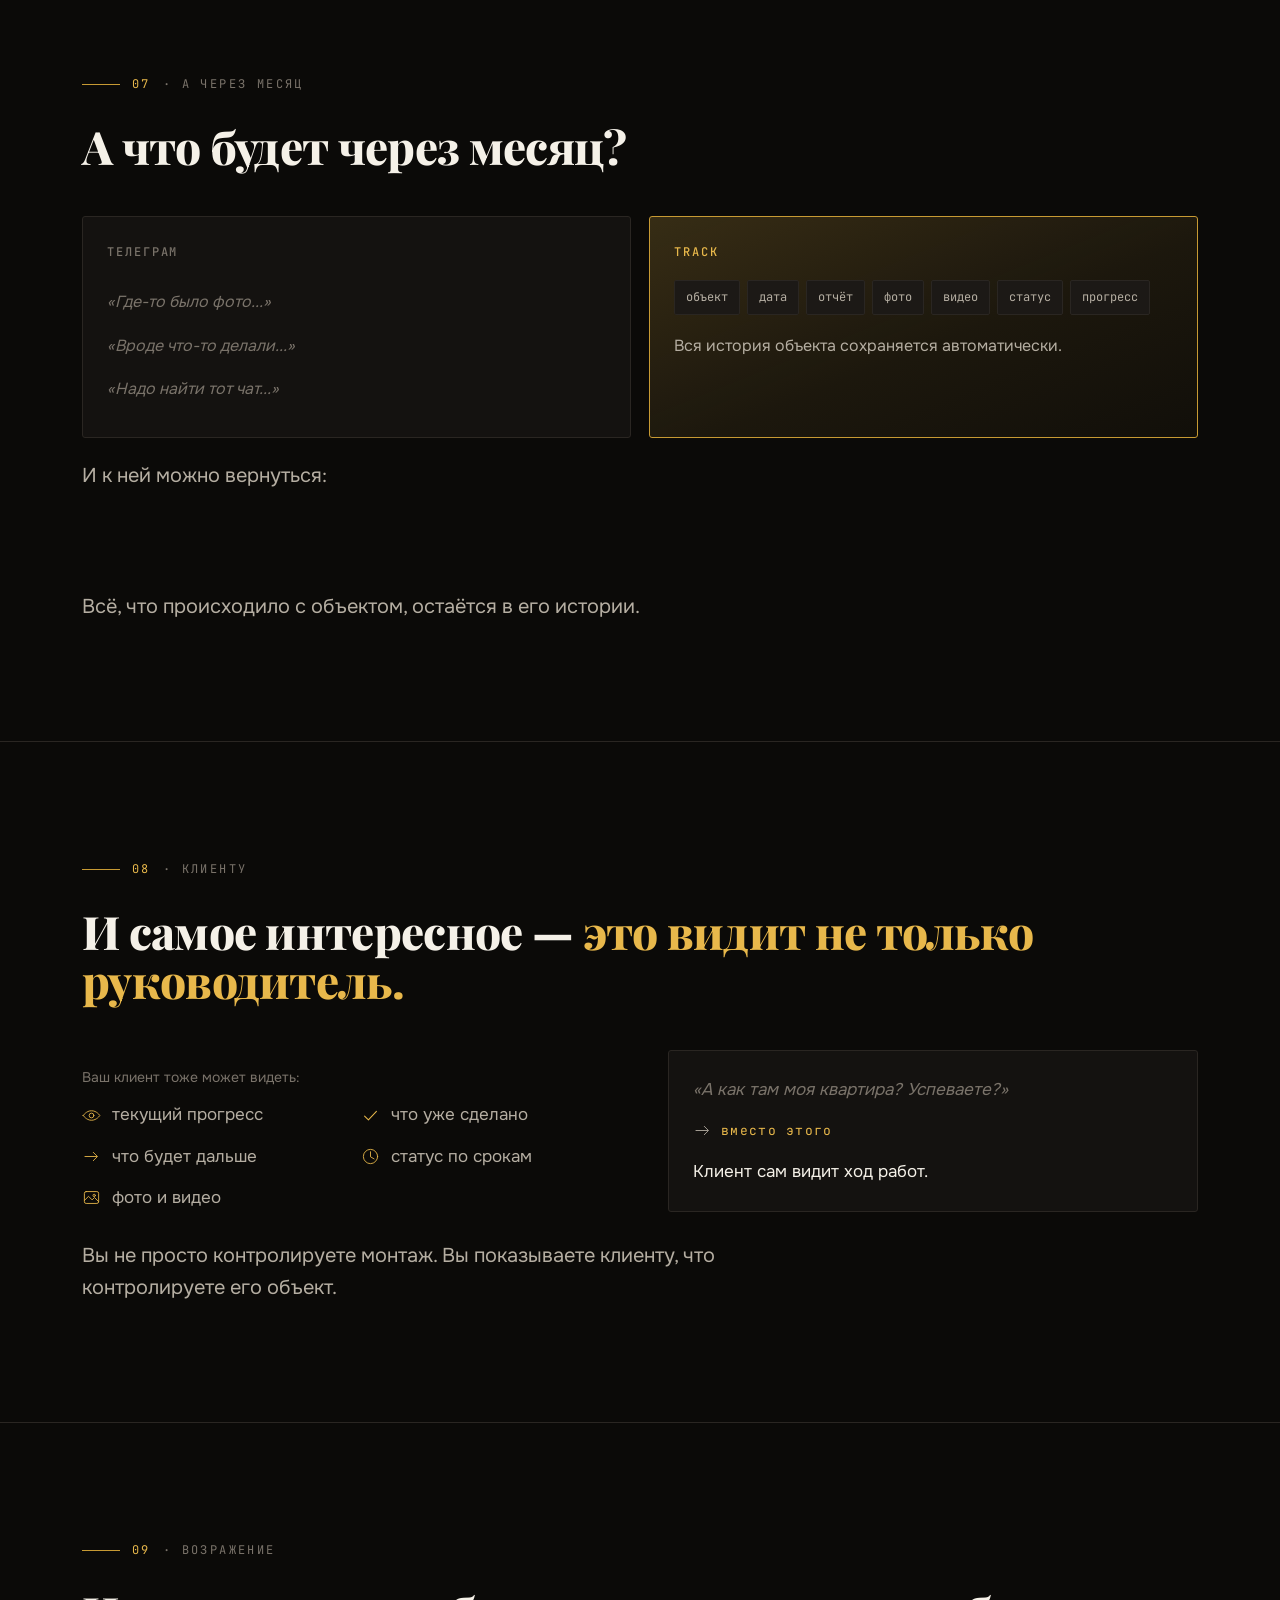
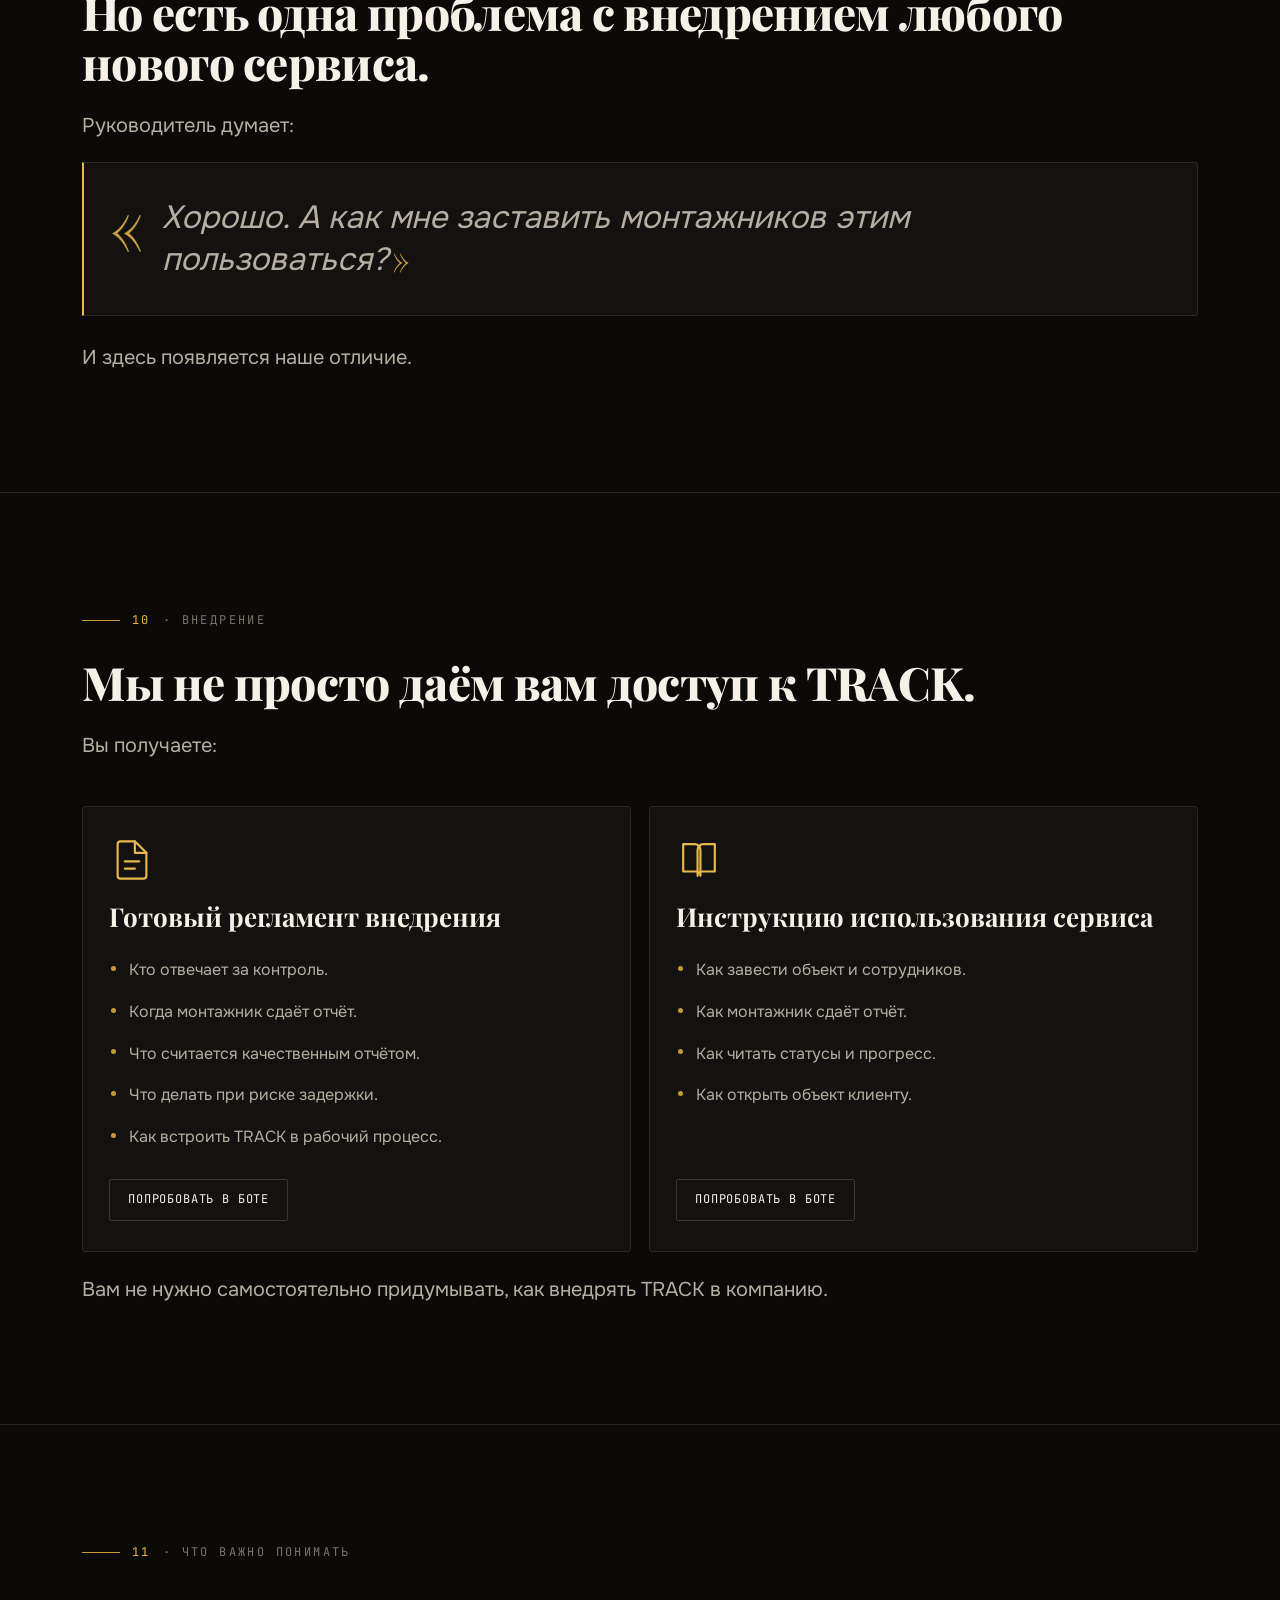
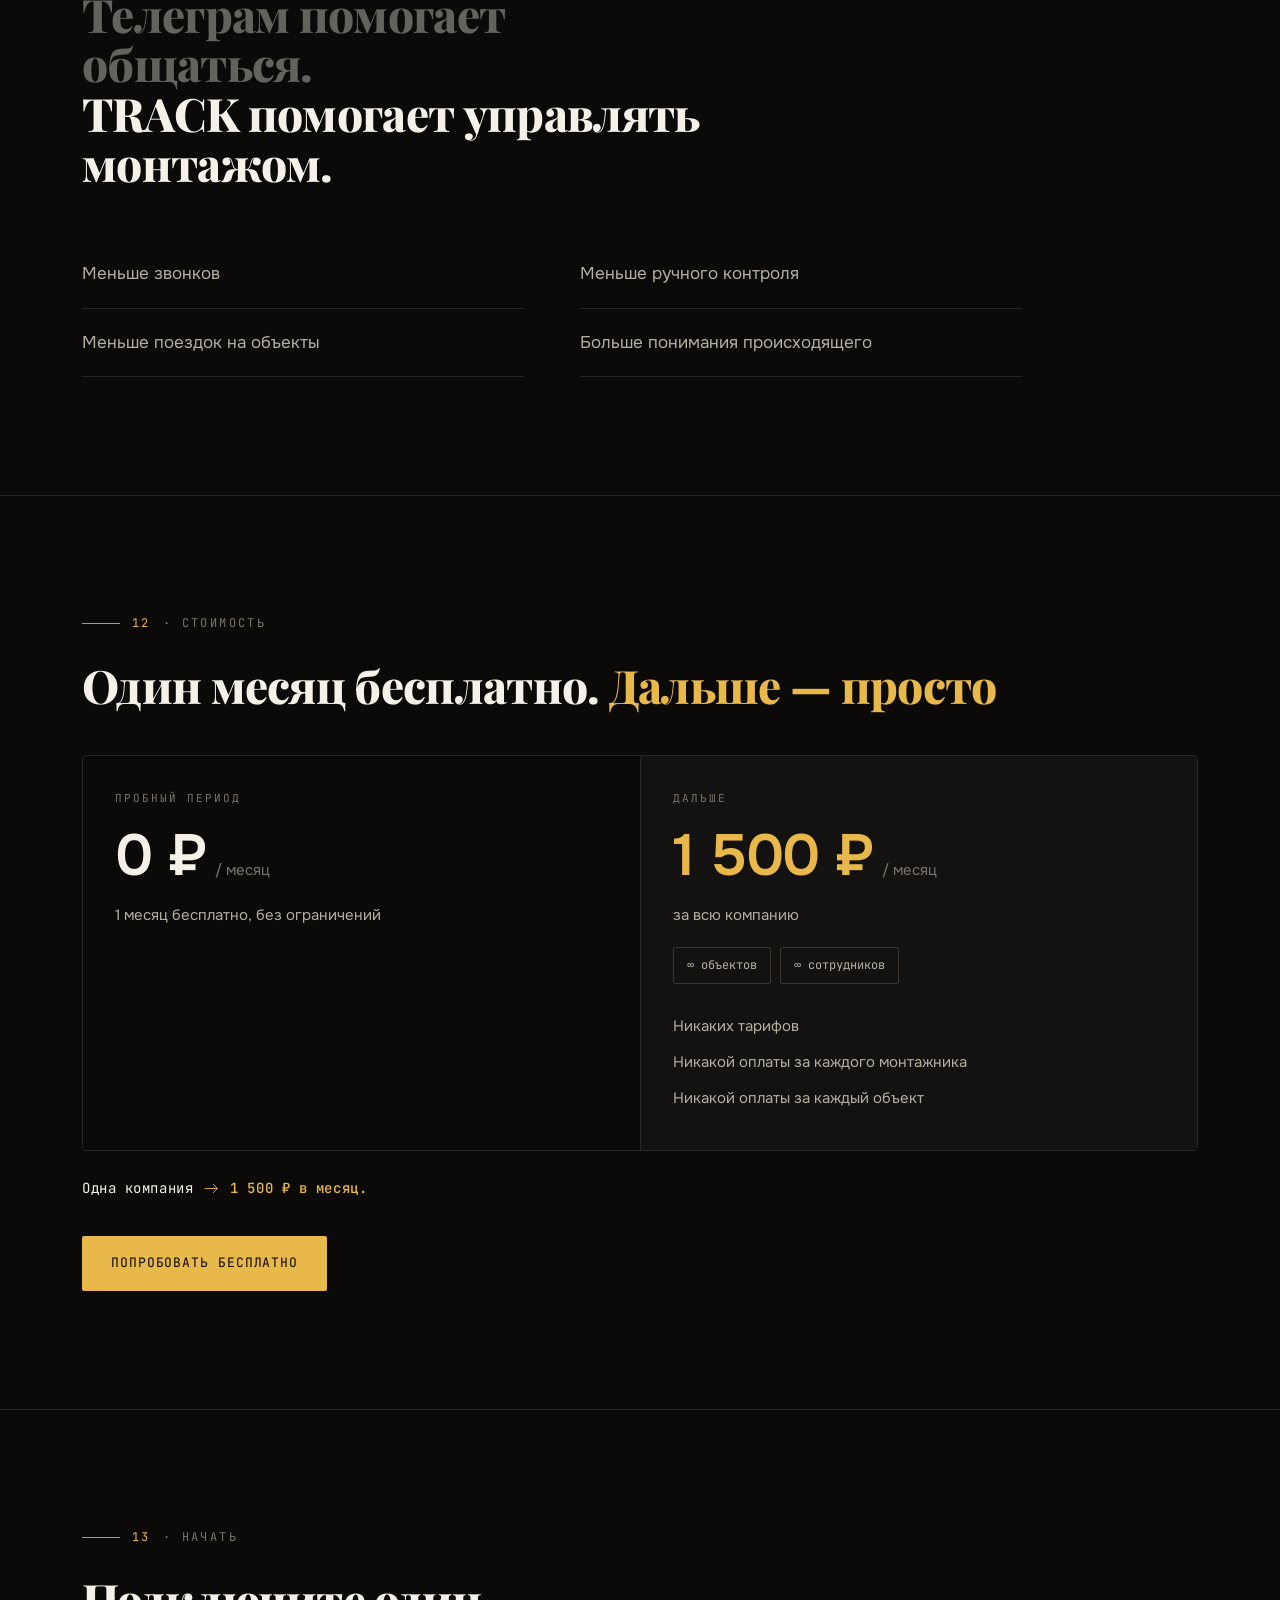
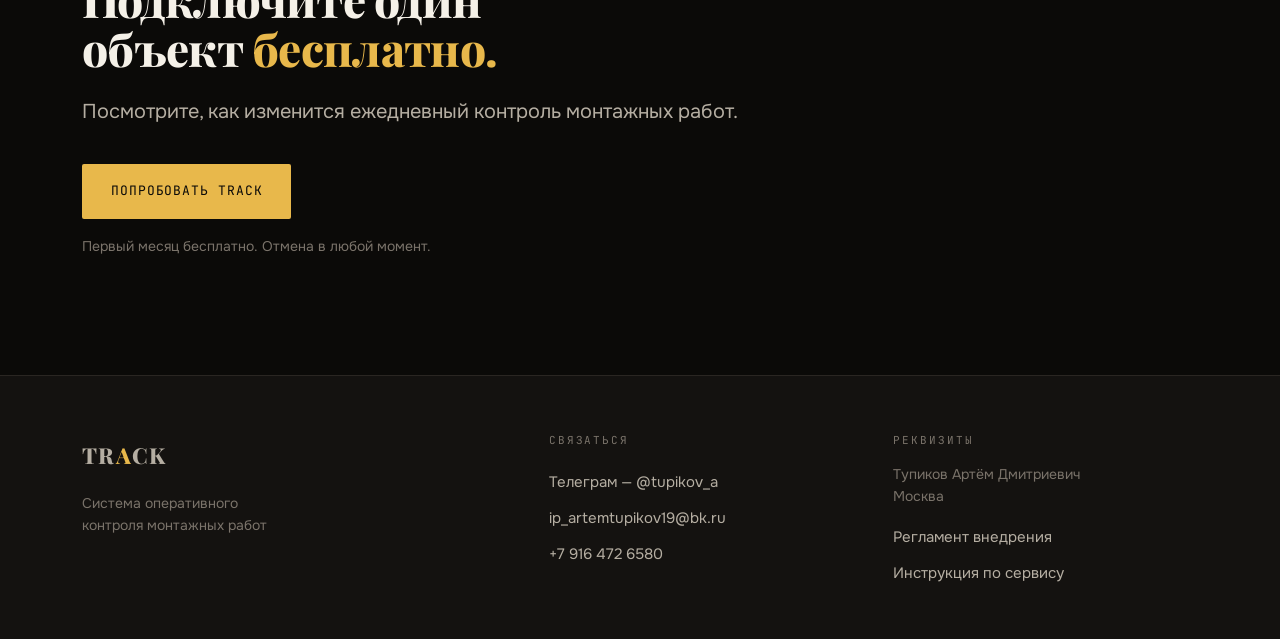
==== commit 9eca9a47: "Remove the regulations-page button from the final CTA The final call-to-action still carried a secon" ====
--- a/index.html
+++ b/index.html
@@ -1007,7 +1007,6 @@
     <p class="lede">Посмотрите, как изменится ежедневный контроль монтажных работ.</p>
     <div class="cta-row">
       <a href="https://t.me/trackmontagebot" target="_blank" rel="noopener" class="btn">Попробовать TRACK</a>
-      <a href="regulations/" class="btn btn--ghost">Регламент внедрения</a>
     </div>
     <p class="note">Первый месяц бесплатно. Отмена в любой момент.</p>
   </div>
